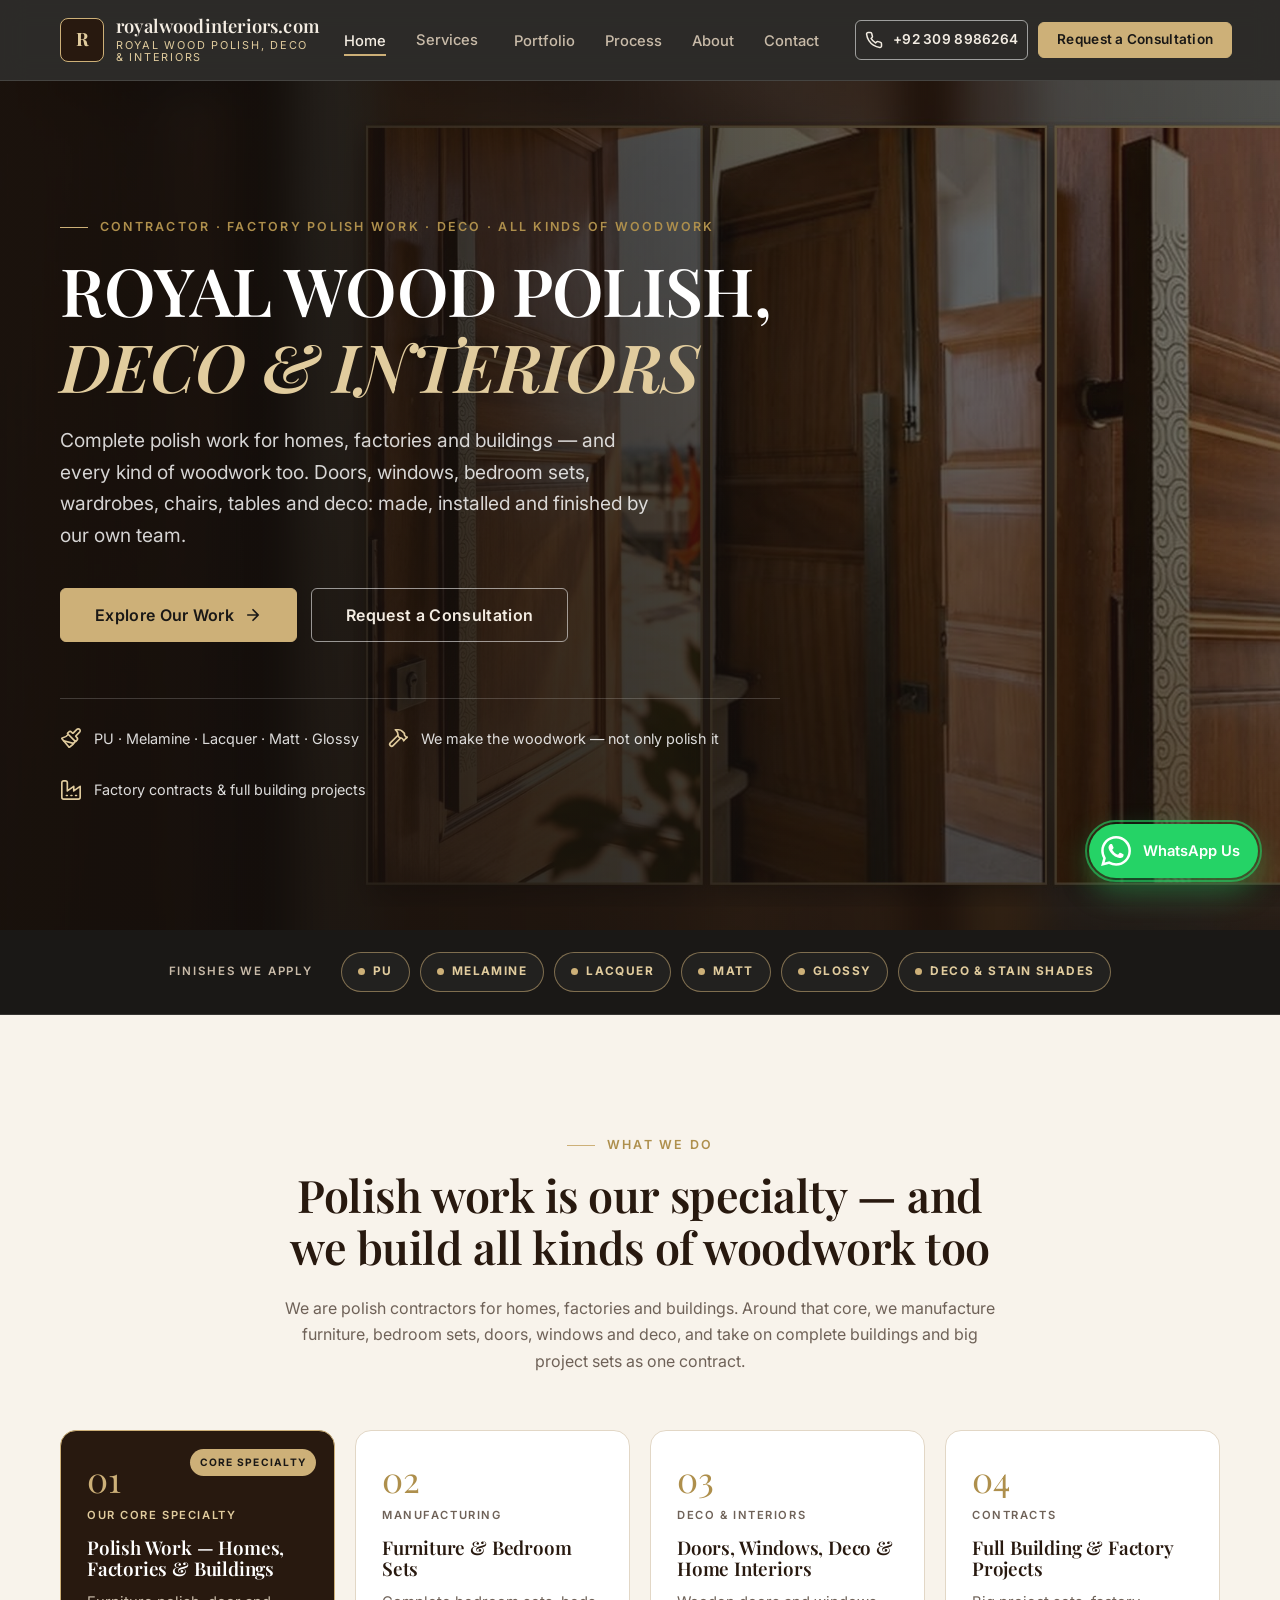
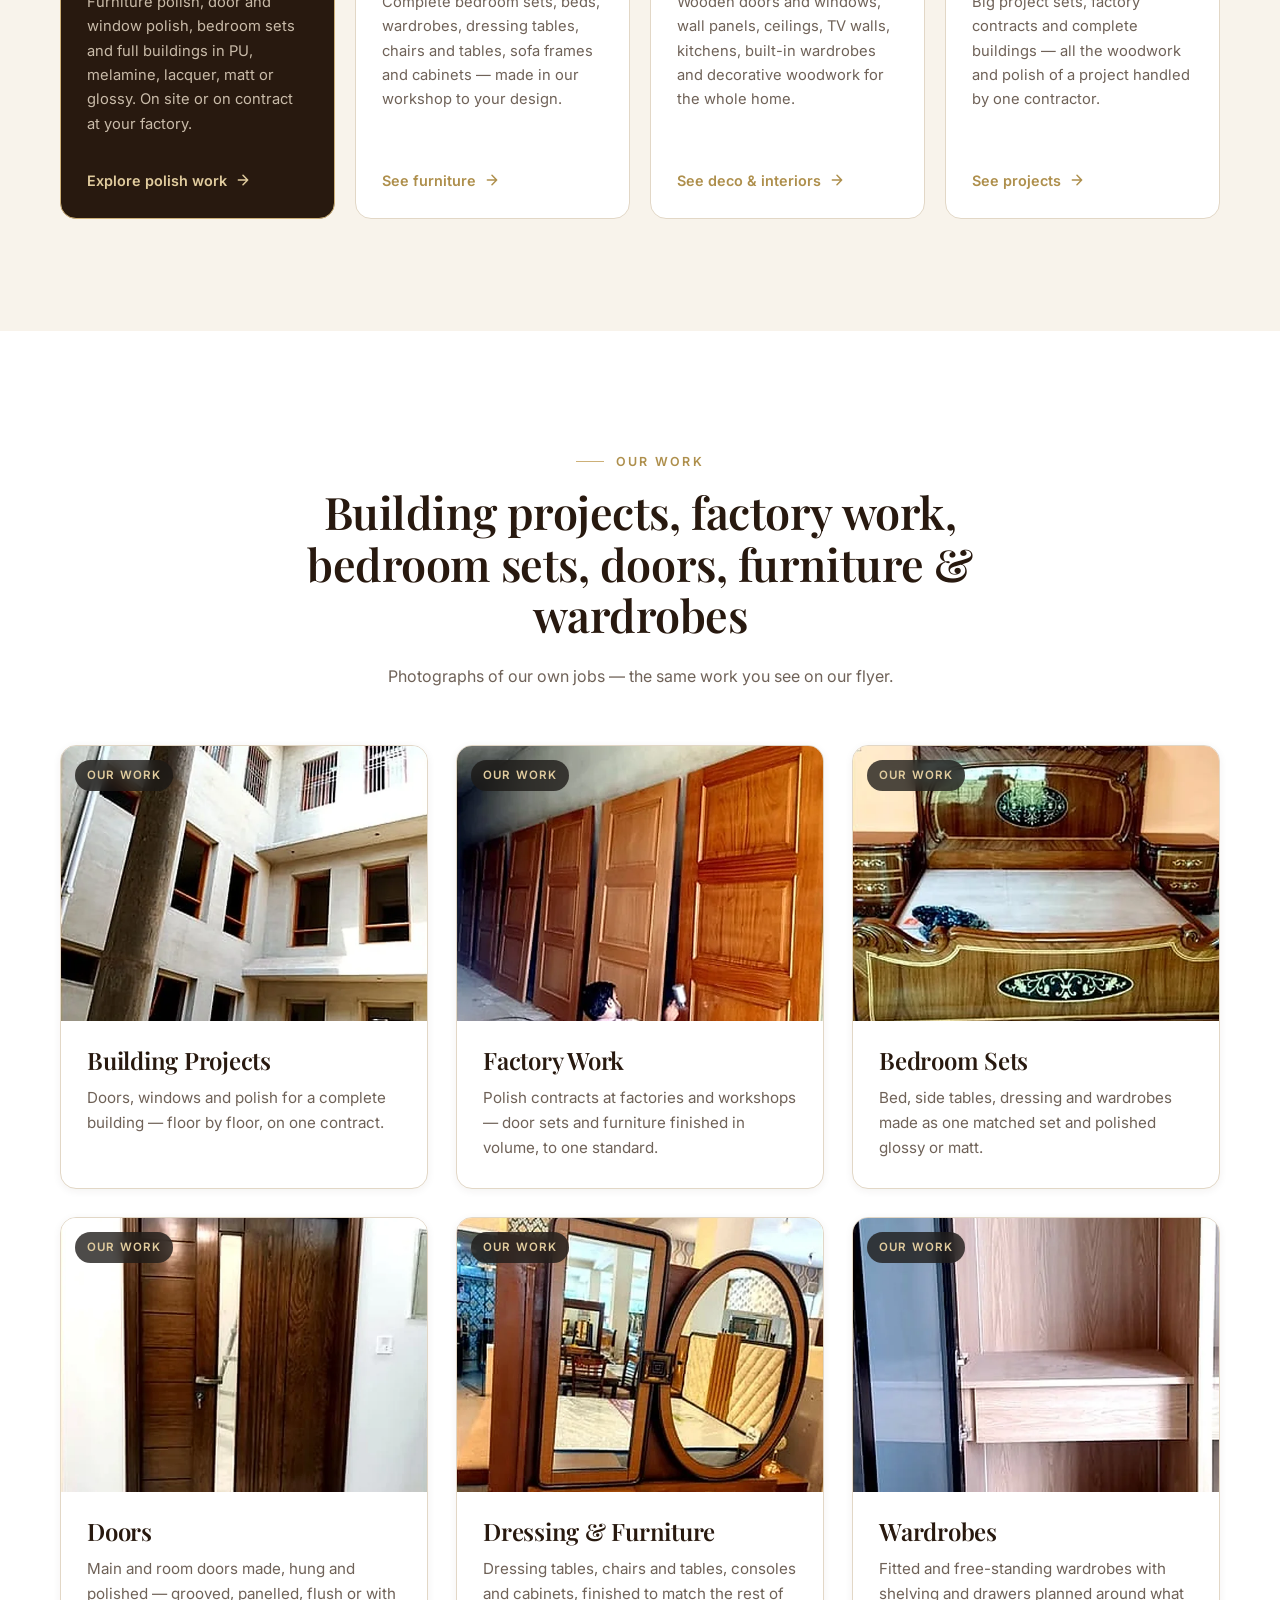
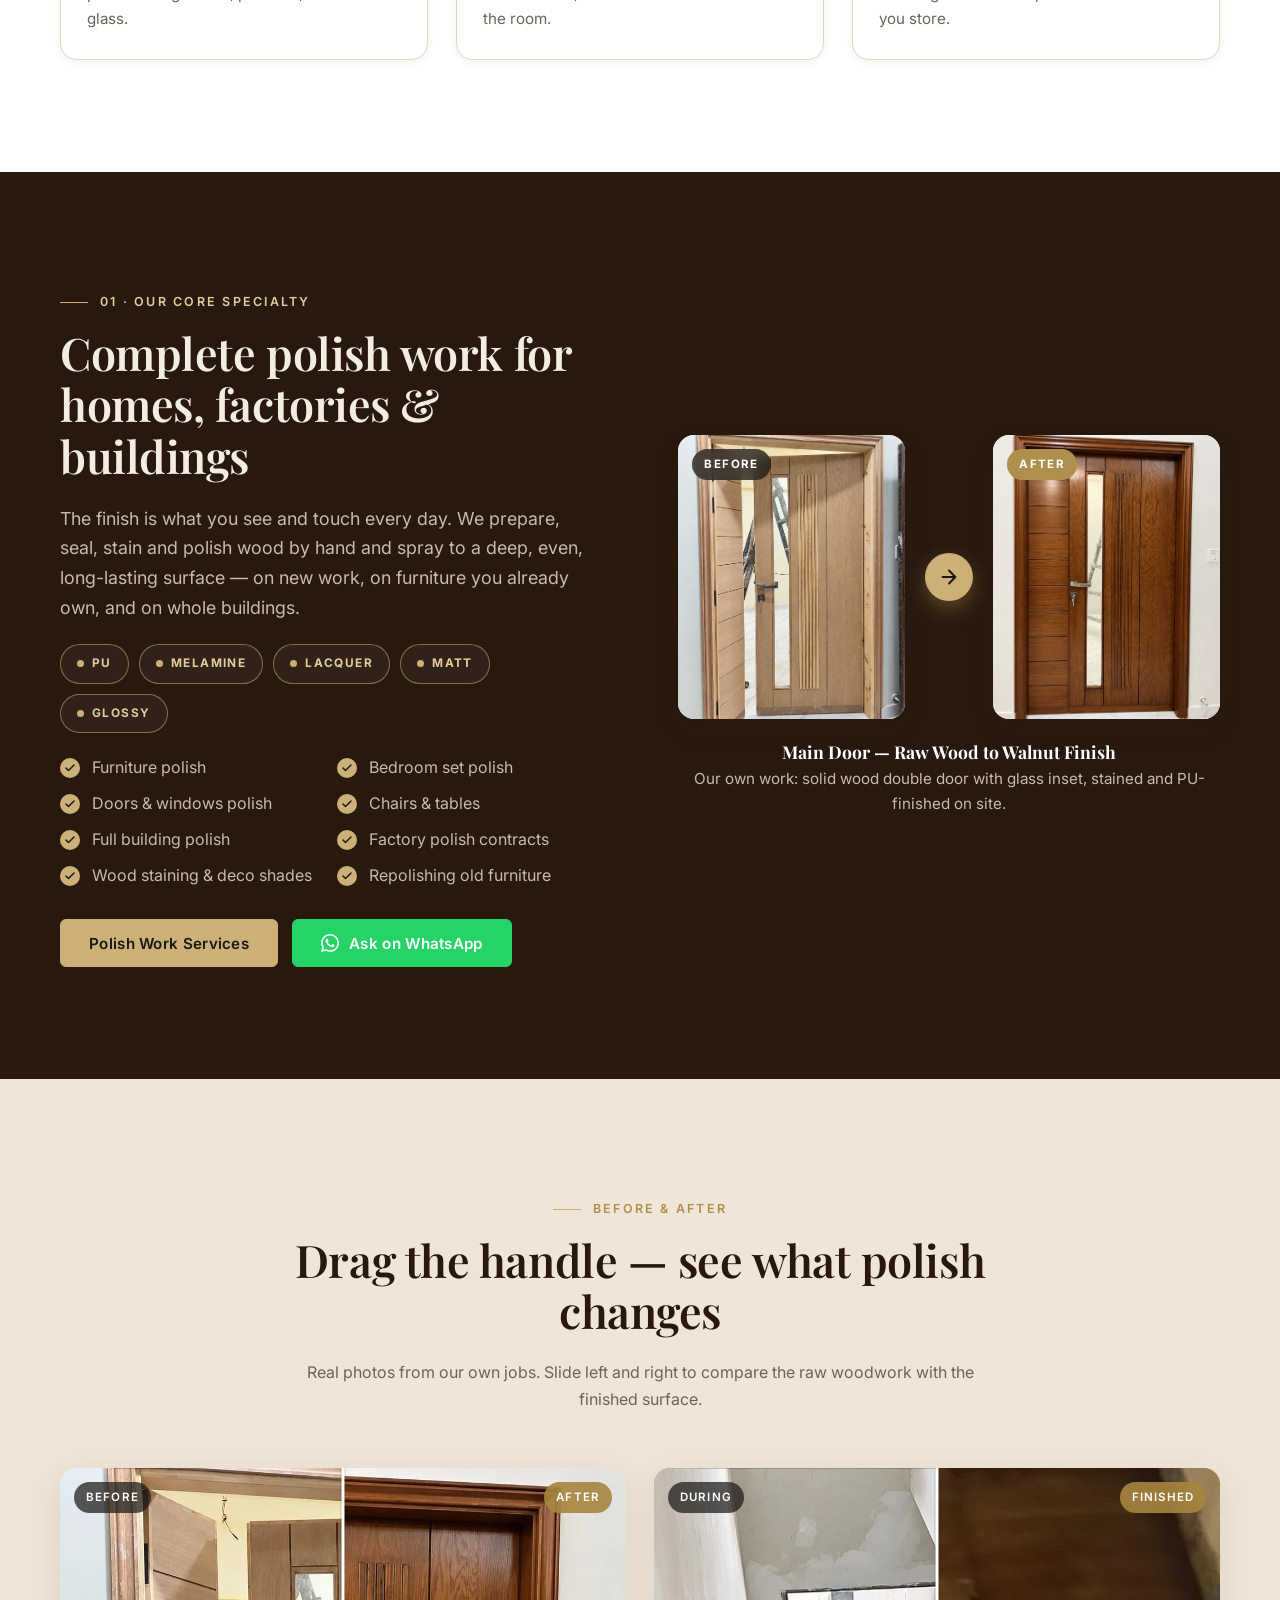
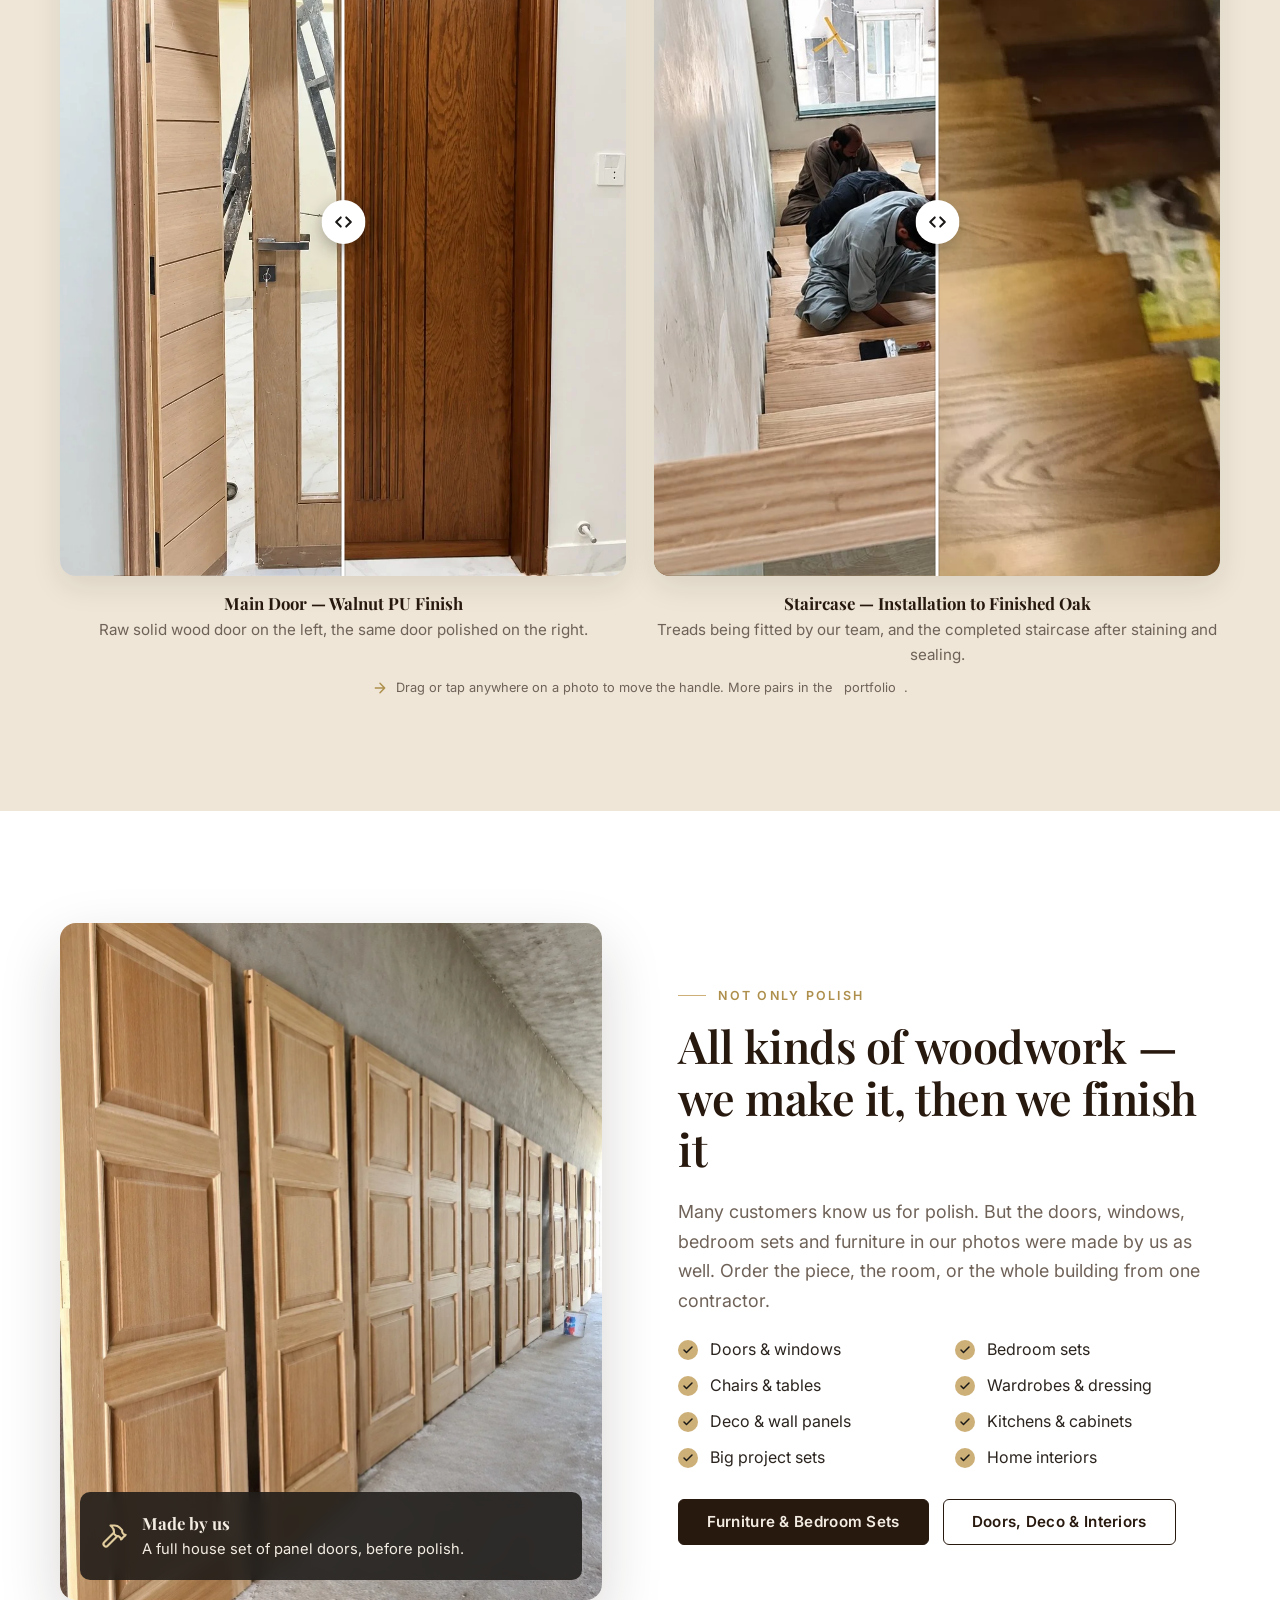
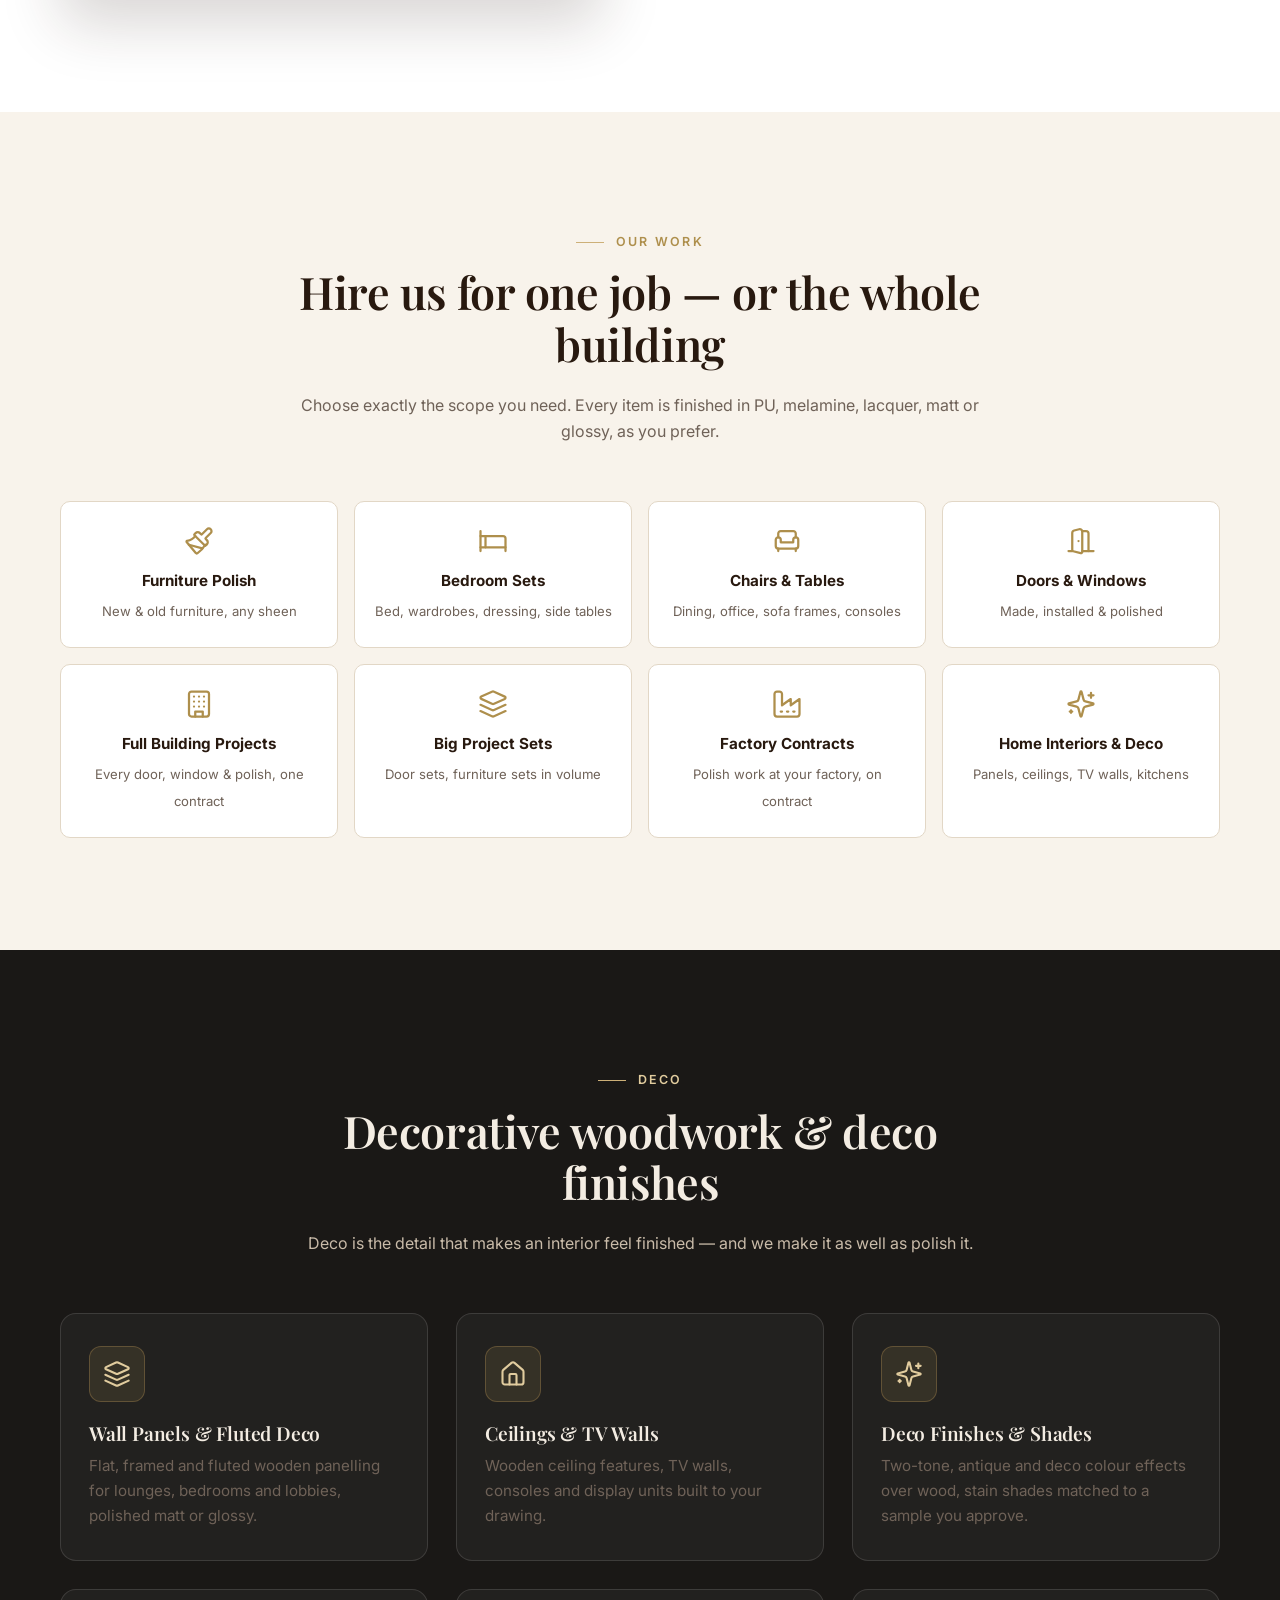
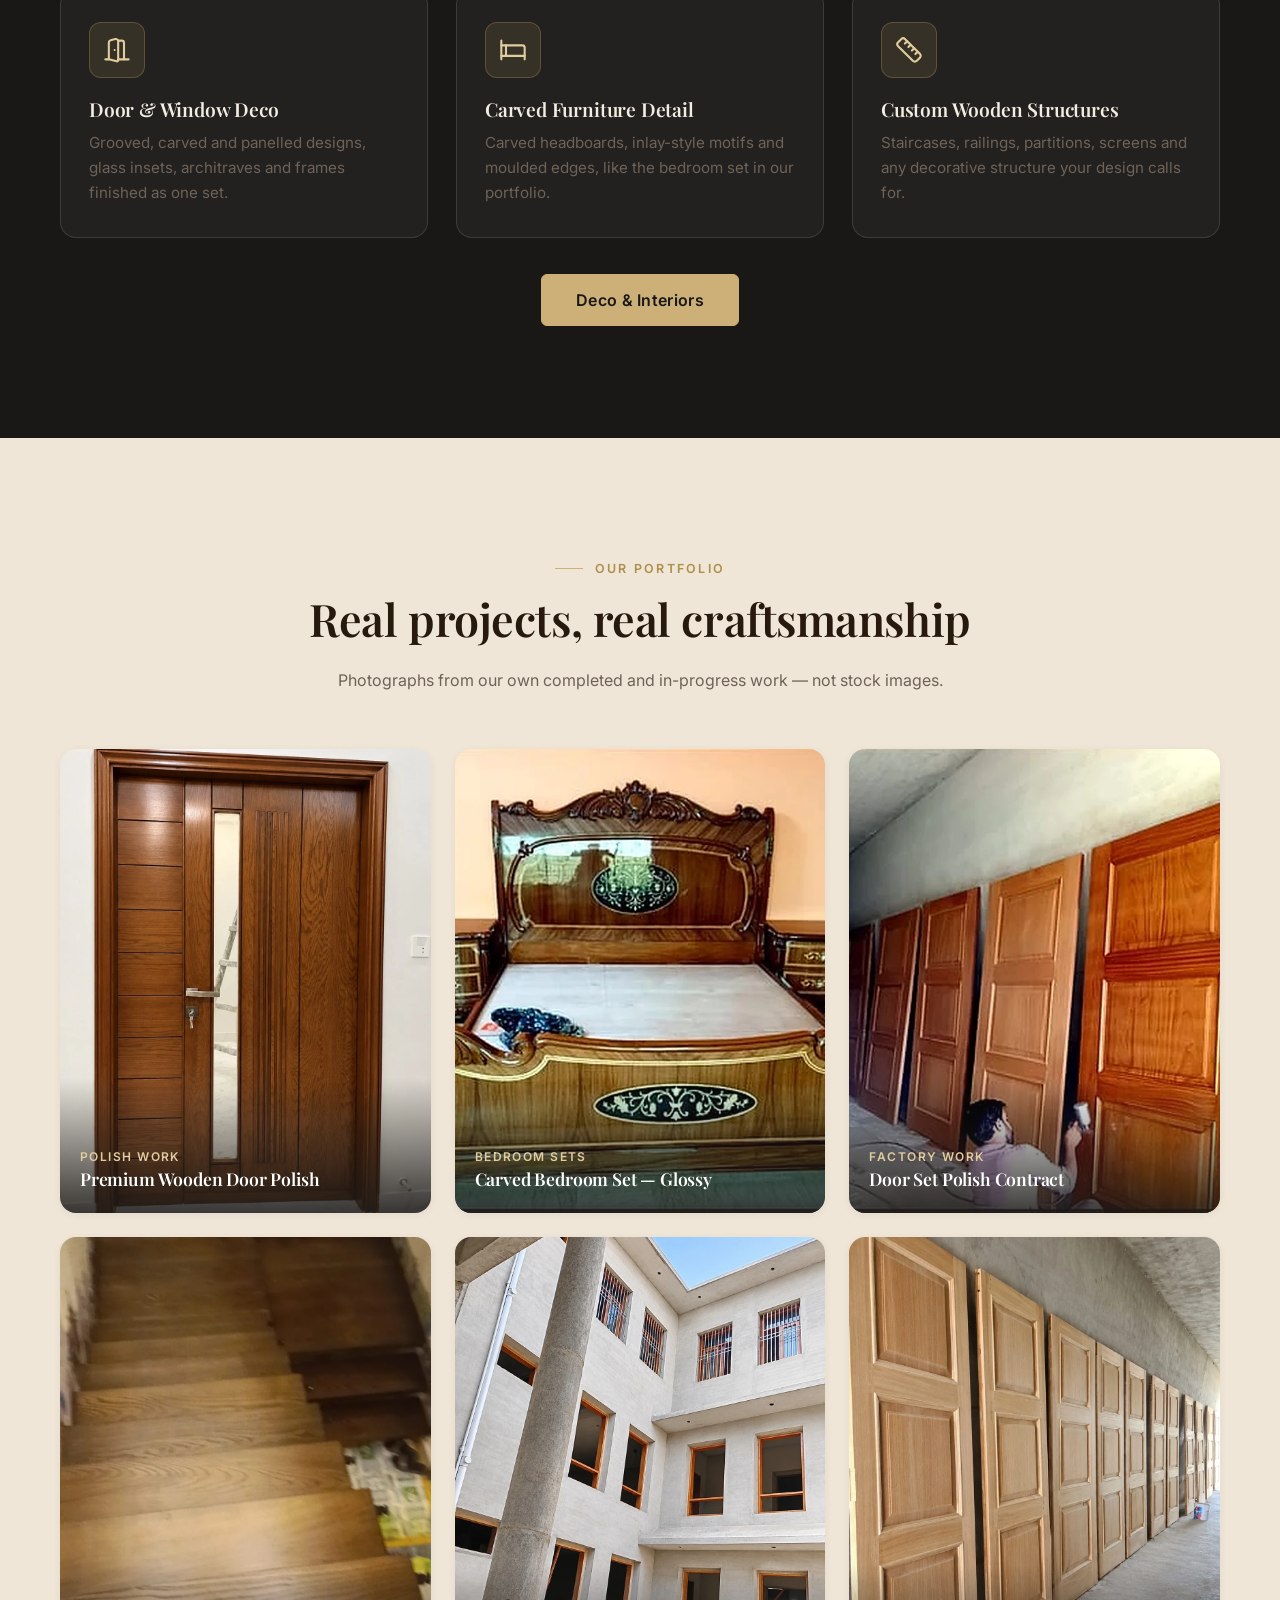
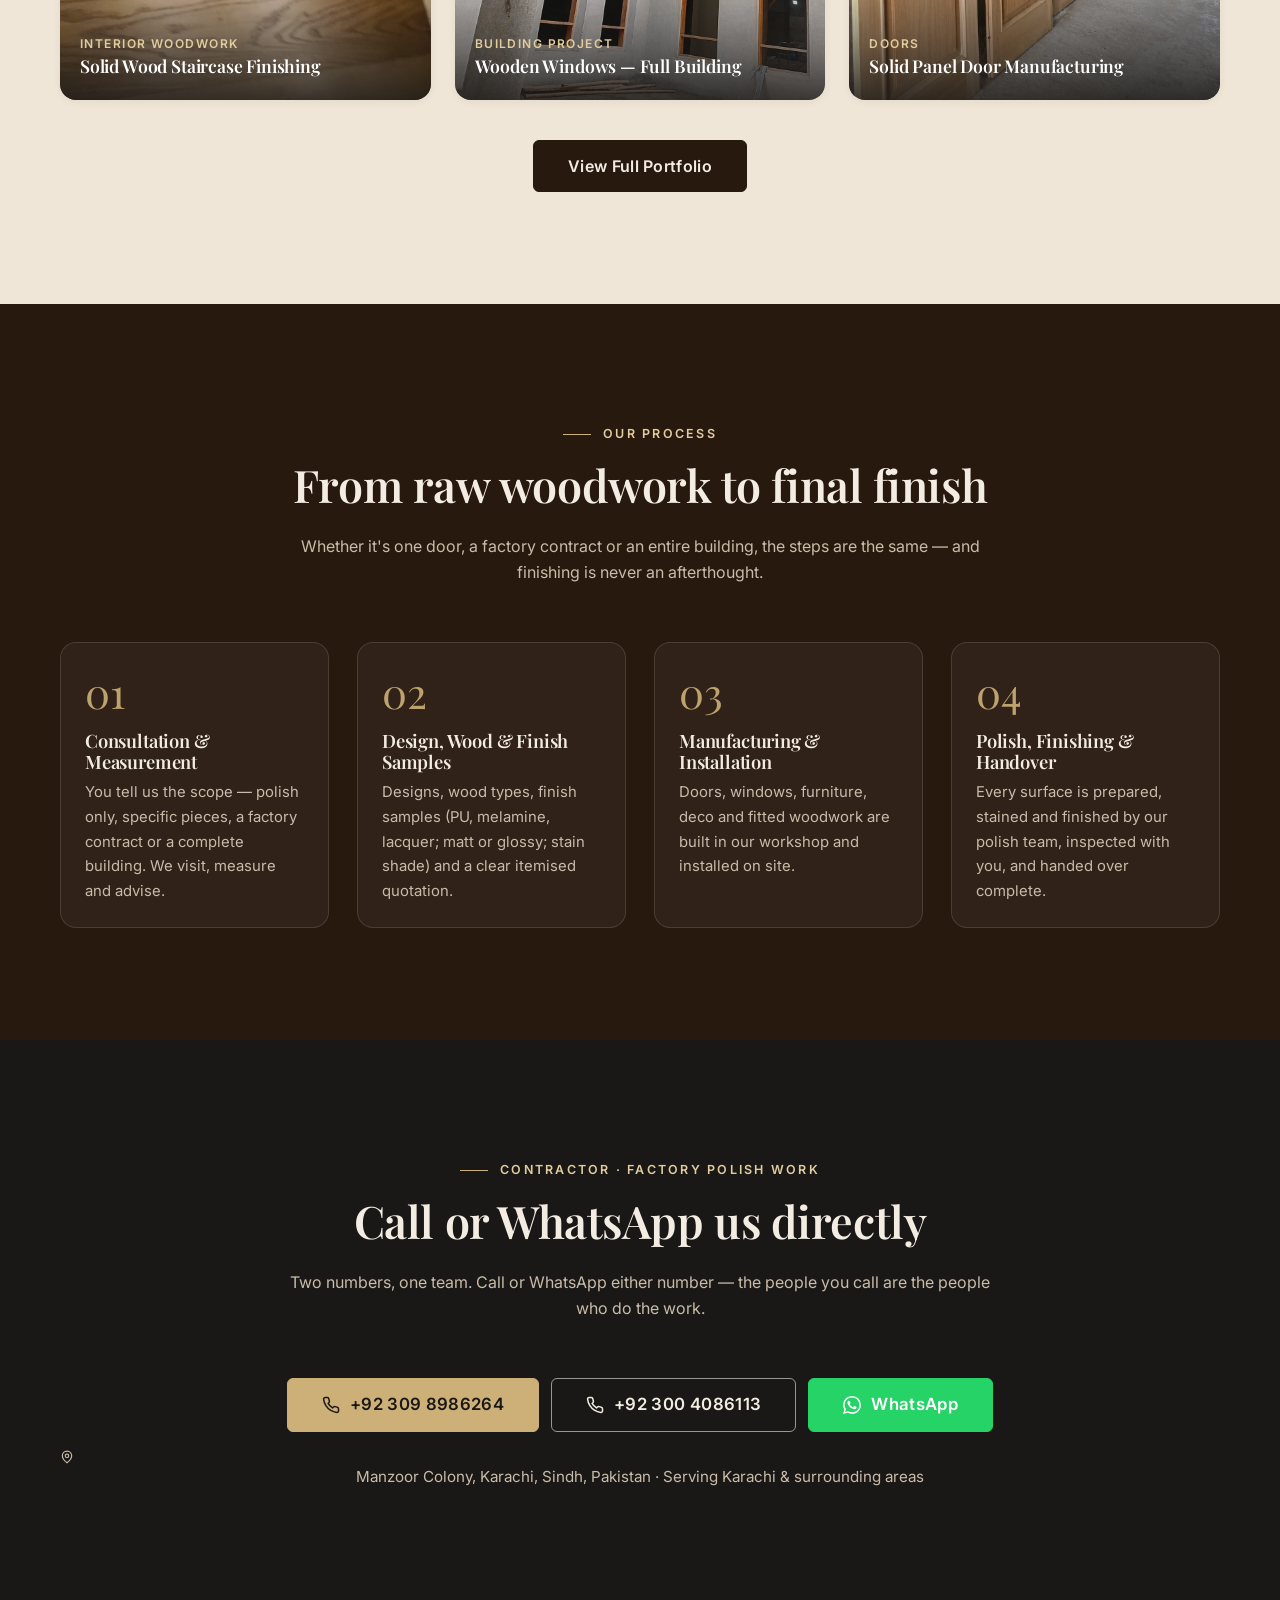
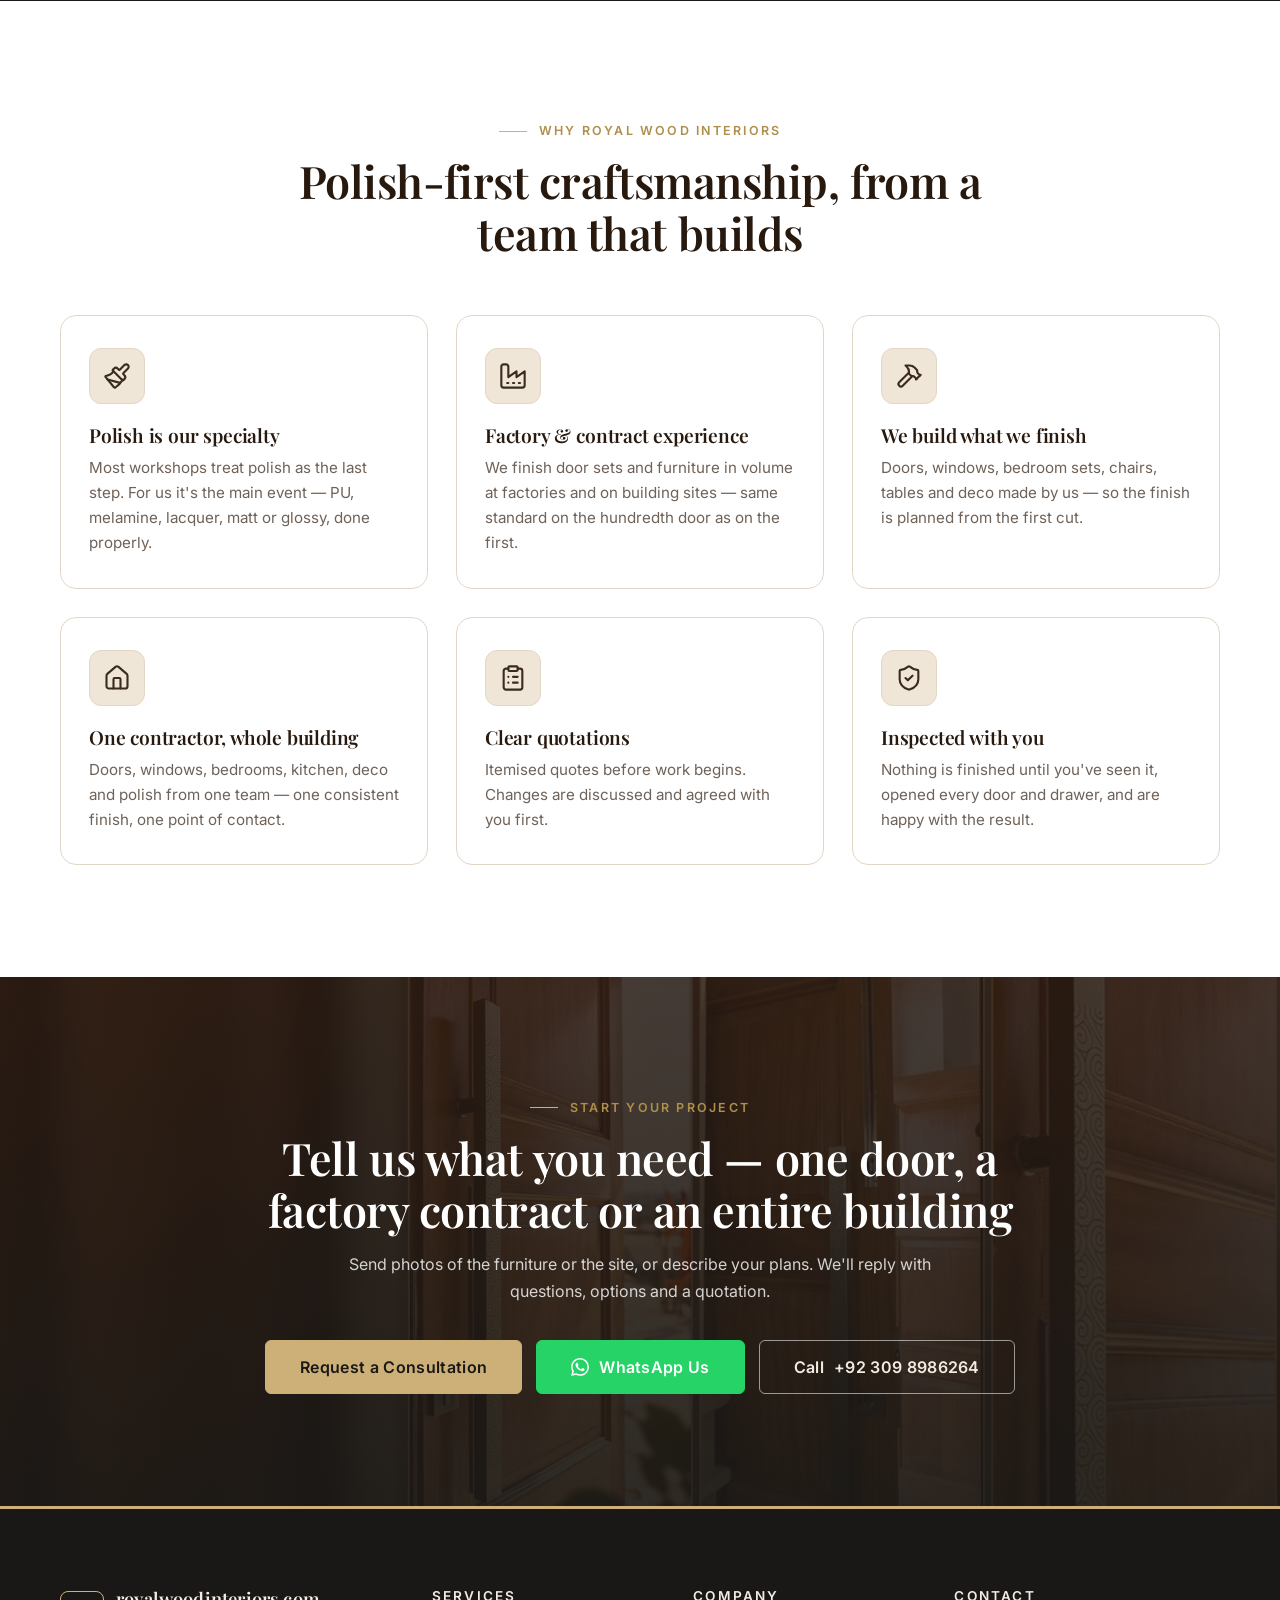
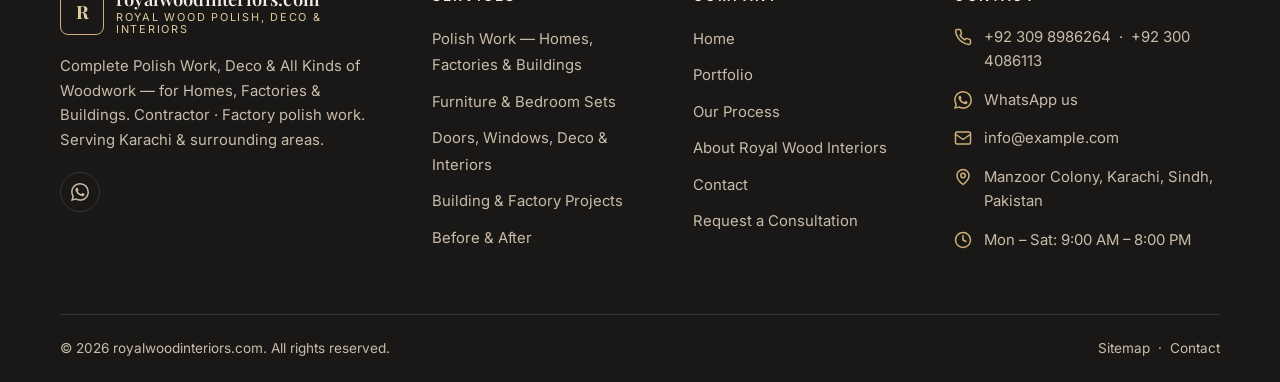
==== index.html @ 2f690bc5 "Remove the "Asghar & Latif" name from the site Brand is royalwoodinteriors.com only: owner/trading n" ====
<!DOCTYPE html>
<html lang="en">
<head>
  <meta charset="UTF-8">
  <meta name="viewport" content="width=device-width, initial-scale=1.0">
  <title>Royal Wood Interiors | Polish Work Contractor, Deco & All Kinds of Woodwork</title>
  <meta name="description" content="Royal Wood Interiors: contractor for complete polish work in homes, factories and buildings — PU, melamine, lacquer, matt and glossy — plus all kinds of woodwork: furniture and bedroom sets, chairs and tables, doors and windows, deco and home interiors, full building projects and factory contracts. Manzoor Colony.">
  <meta name="keywords" content="polish work contractor, factory polish work, furniture polish, PU polish, melamine polish, lacquer polish, matt polish, glossy polish, bedroom sets, chairs and tables, wooden doors and windows, deco woodwork, home interiors, full building woodwork, factory contracts, Manzoor Colony">
  <meta name="robots" content="index, follow">
  <link rel="canonical" href="index.html">
  <meta property="og:type" content="website">
  <meta property="og:title" content="Royal Wood Interiors | Royal Wood Polish, Deco &amp; Interiors">
  <meta property="og:description" content="Complete polish work for homes, factories &amp; buildings, plus deco and all kinds of woodwork.">
  <meta property="og:image" content="assets/images/door-polished-walnut.webp">
  <meta name="twitter:card" content="summary_large_image">
  <link rel="icon" href="assets/favicon.svg?v=3" type="image/svg+xml">
  <link rel="preconnect" href="https://fonts.googleapis.com">
  <link rel="preconnect" href="https://fonts.gstatic.com" crossorigin>
  <link href="https://fonts.googleapis.com/css2?family=Playfair+Display:ital,wght@0,500;0,600;0,700;1,500&family=Inter:wght@400;500;600&display=swap" rel="stylesheet">
  <link rel="stylesheet" href="css/styles.css?v=3.0">
</head>
<body>
  <a class="skip-link" href="#main">Skip to content</a>

  <!-- Icon sprite (referenced with <use href="#i-…">) -->
  <svg class="sprite" xmlns="http://www.w3.org/2000/svg" aria-hidden="true"><defs>
    <symbol id="i-wa" viewBox="0 0 24 24"><path fill="currentColor" d="M17.472 14.382c-.297-.149-1.758-.867-2.03-.967-.273-.099-.471-.148-.67.15-.197.297-.767.966-.94 1.164-.173.199-.347.223-.644.075-.297-.15-1.255-.463-2.39-1.475-.883-.788-1.48-1.761-1.653-2.059-.173-.297-.018-.458.13-.606.134-.133.298-.347.446-.52.149-.174.198-.298.298-.497.099-.198.05-.371-.025-.52-.075-.149-.669-1.612-.916-2.207-.242-.579-.487-.5-.669-.51-.173-.008-.371-.01-.57-.01-.198 0-.52.074-.792.372-.272.297-1.04 1.016-1.04 2.479 0 1.462 1.065 2.875 1.213 3.074.149.198 2.096 3.2 5.077 4.487.709.306 1.262.489 1.694.625.712.227 1.36.195 1.871.118.571-.085 1.758-.719 2.006-1.413.248-.694.248-1.289.173-1.413-.074-.124-.272-.198-.57-.347m-5.421 7.403h-.004a9.87 9.87 0 01-5.031-1.378l-.361-.214-3.741.982.998-3.648-.235-.374a9.86 9.86 0 01-1.51-5.26c.001-5.45 4.436-9.884 9.888-9.884 2.64 0 5.122 1.03 6.988 2.898a9.825 9.825 0 012.893 6.994c-.003 5.45-4.437 9.884-9.885 9.884m8.413-18.297A11.815 11.815 0 0012.05 0C5.495 0 .16 5.335.157 11.892c0 2.096.547 4.142 1.588 5.945L.057 24l6.305-1.654a11.882 11.882 0 005.683 1.448h.005c6.554 0 11.89-5.335 11.893-11.893a11.821 11.821 0 00-3.48-8.413z"/></symbol>
    <symbol id="i-phone" viewBox="0 0 24 24" fill="none" stroke="currentColor" stroke-width="2" stroke-linecap="round" stroke-linejoin="round"><path d="M22 16.92v3a2 2 0 0 1-2.18 2 19.79 19.79 0 0 1-8.63-3.07 19.5 19.5 0 0 1-6-6 19.79 19.79 0 0 1-3.07-8.67A2 2 0 0 1 4.11 2h3a2 2 0 0 1 2 1.72 12.84 12.84 0 0 0 .7 2.81 2 2 0 0 1-.45 2.11L8.09 9.91a16 16 0 0 0 6 6l1.27-1.27a2 2 0 0 1 2.11-.45 12.84 12.84 0 0 0 2.81.7A2 2 0 0 1 22 16.92z"/></symbol>
    <symbol id="i-mail" viewBox="0 0 24 24" fill="none" stroke="currentColor" stroke-width="2" stroke-linecap="round" stroke-linejoin="round"><rect x="2" y="4" width="20" height="16" rx="2"/><path d="m22 7-10 7L2 7"/></symbol>
    <symbol id="i-pin" viewBox="0 0 24 24" fill="none" stroke="currentColor" stroke-width="2" stroke-linecap="round" stroke-linejoin="round"><path d="M20 10c0 6-8 12-8 12s-8-6-8-12a8 8 0 0 1 16 0Z"/><circle cx="12" cy="10" r="3"/></symbol>
    <symbol id="i-clock" viewBox="0 0 24 24" fill="none" stroke="currentColor" stroke-width="2" stroke-linecap="round" stroke-linejoin="round"><circle cx="12" cy="12" r="10"/><path d="M12 6v6l4 2"/></symbol>
    <symbol id="i-arrow" viewBox="0 0 24 24" fill="none" stroke="currentColor" stroke-width="2.2" stroke-linecap="round" stroke-linejoin="round"><path d="M5 12h14M12 5l7 7-7 7"/></symbol>
    <symbol id="i-chev" viewBox="0 0 24 24" fill="none" stroke="currentColor" stroke-width="2.4" stroke-linecap="round" stroke-linejoin="round"><path d="m6 9 6 6 6-6"/></symbol>
    <symbol id="i-up" viewBox="0 0 24 24" fill="none" stroke="currentColor" stroke-width="2.4" stroke-linecap="round" stroke-linejoin="round"><path d="m18 15-6-6-6 6"/></symbol>
    <symbol id="i-check" viewBox="0 0 24 24" fill="none" stroke="currentColor" stroke-width="2.4" stroke-linecap="round" stroke-linejoin="round"><path d="M20 6 9 17l-5-5"/></symbol>
    <symbol id="i-fb" viewBox="0 0 24 24" fill="none" stroke="currentColor" stroke-width="2" stroke-linecap="round" stroke-linejoin="round"><path d="M18 2h-3a5 5 0 0 0-5 5v3H7v4h3v8h4v-8h3l1-4h-4V7a1 1 0 0 1 1-1h3z"/></symbol>
    <symbol id="i-ig" viewBox="0 0 24 24" fill="none" stroke="currentColor" stroke-width="2" stroke-linecap="round" stroke-linejoin="round"><rect width="20" height="20" x="2" y="2" rx="5" ry="5"/><path d="M16 11.37A4 4 0 1 1 12.63 8 4 4 0 0 1 16 11.37z"/><line x1="17.5" x2="17.51" y1="6.5" y2="6.5"/></symbol>
    <symbol id="i-brush" viewBox="0 0 24 24" fill="none" stroke="currentColor" stroke-width="1.8" stroke-linecap="round" stroke-linejoin="round"><path d="m14.622 17.897-10.68-2.913"/><path d="M18.376 2.622a1 1 0 1 1 3.002 3.002L17.36 9.643a.5.5 0 0 0 0 .707l.944.944a2.41 2.41 0 0 1 0 3.408l-.944.944a.5.5 0 0 1-.707 0L8.354 7.348a.5.5 0 0 1 0-.707l.944-.944a2.41 2.41 0 0 1 3.408 0l.944.944a.5.5 0 0 0 .707 0z"/><path d="M9 8c-1.804 2.71-3.97 3.46-6.583 3.948a.507.507 0 0 0-.302.819l7.32 8.883a1 1 0 0 0 1.185.204C12.735 20.405 16 16.792 17 15"/></symbol>
    <symbol id="i-hammer" viewBox="0 0 24 24" fill="none" stroke="currentColor" stroke-width="1.8" stroke-linecap="round" stroke-linejoin="round"><path d="m15 12-8.373 8.373a1 1 0 1 1-3-3L12 9"/><path d="m18 15 4-4"/><path d="m21.5 11.5-1.914-1.914A2 2 0 0 1 19 8.172V7l-2.26-2.26a6 6 0 0 0-4.202-1.756L9 2.96l.92.82A6.18 6.18 0 0 1 12 8.4V10l2 2h1.172a2 2 0 0 1 1.414.586L18.5 14.5"/></symbol>
    <symbol id="i-home" viewBox="0 0 24 24" fill="none" stroke="currentColor" stroke-width="1.8" stroke-linecap="round" stroke-linejoin="round"><path d="M15 21v-8a1 1 0 0 0-1-1h-4a1 1 0 0 0-1 1v8"/><path d="M3 10a2 2 0 0 1 .709-1.528l7-5.999a2 2 0 0 1 2.582 0l7 5.999A2 2 0 0 1 21 10v9a2 2 0 0 1-2 2H5a2 2 0 0 1-2-2z"/></symbol>
    <symbol id="i-door" viewBox="0 0 24 24" fill="none" stroke="currentColor" stroke-width="1.8" stroke-linecap="round" stroke-linejoin="round"><path d="M13 4h3a2 2 0 0 1 2 2v14"/><path d="M2 20h3"/><path d="M13 20h9"/><path d="M10 12v.01"/><path d="M13 4.562v16.157a1 1 0 0 1-1.242.97L5 20V5.562a2 2 0 0 1 1.515-1.94l4-1A2 2 0 0 1 13 4.561Z"/></symbol>
    <symbol id="i-window" viewBox="0 0 24 24" fill="none" stroke="currentColor" stroke-width="1.8" stroke-linecap="round" stroke-linejoin="round"><rect x="3" y="3" width="18" height="18" rx="2"/><path d="M3 12h18M12 3v18"/></symbol>
    <symbol id="i-ruler" viewBox="0 0 24 24" fill="none" stroke="currentColor" stroke-width="1.8" stroke-linecap="round" stroke-linejoin="round"><path d="M21.3 15.3a2.4 2.4 0 0 1 0 3.4l-2.6 2.6a2.4 2.4 0 0 1-3.4 0L2.7 8.7a2.41 2.41 0 0 1 0-3.4l2.6-2.6a2.41 2.41 0 0 1 3.4 0Z"/><path d="m14.5 12.5 2-2M11.5 9.5l2-2M8.5 6.5l2-2M17.5 15.5l2-2"/></symbol>
    <symbol id="i-layers" viewBox="0 0 24 24" fill="none" stroke="currentColor" stroke-width="1.8" stroke-linecap="round" stroke-linejoin="round"><path d="M12.83 2.18a2 2 0 0 0-1.66 0L2.6 6.08a1 1 0 0 0 0 1.83l8.58 3.91a2 2 0 0 0 1.66 0l8.58-3.9a1 1 0 0 0 0-1.83Z"/><path d="m22 17.65-9.17 4.16a2 2 0 0 1-1.66 0L2 17.65"/><path d="m22 12.65-9.17 4.16a2 2 0 0 1-1.66 0L2 12.65"/></symbol>
    <symbol id="i-bed" viewBox="0 0 24 24" fill="none" stroke="currentColor" stroke-width="1.8" stroke-linecap="round" stroke-linejoin="round"><path d="M2 4v16"/><path d="M2 8h18a2 2 0 0 1 2 2v10"/><path d="M2 17h20"/><path d="M6 8v9"/></symbol>
    <symbol id="i-shield" viewBox="0 0 24 24" fill="none" stroke="currentColor" stroke-width="1.8" stroke-linecap="round" stroke-linejoin="round"><path d="M20 13c0 5-3.5 7.5-7.66 8.95a1 1 0 0 1-.67-.01C7.5 20.5 4 18 4 13V6a1 1 0 0 1 1-1c2 0 4.5-1.2 6.24-2.72a1.17 1.17 0 0 1 1.52 0C14.51 3.81 17 5 19 5a1 1 0 0 1 1 1z"/><path d="m9 12 2 2 4-4"/></symbol>
    <symbol id="i-users" viewBox="0 0 24 24" fill="none" stroke="currentColor" stroke-width="1.8" stroke-linecap="round" stroke-linejoin="round"><path d="M16 21v-2a4 4 0 0 0-4-4H6a4 4 0 0 0-4 4v2"/><circle cx="9" cy="7" r="4"/><path d="M22 21v-2a4 4 0 0 0-3-3.87M16 3.13a4 4 0 0 1 0 7.75"/></symbol>
    <symbol id="i-clipboard" viewBox="0 0 24 24" fill="none" stroke="currentColor" stroke-width="1.8" stroke-linecap="round" stroke-linejoin="round"><rect width="8" height="4" x="8" y="2" rx="1" ry="1"/><path d="M16 4h2a2 2 0 0 1 2 2v14a2 2 0 0 1-2 2H6a2 2 0 0 1-2-2V6a2 2 0 0 1 2-2h2"/><path d="M12 11h4M12 16h4M8 11h.01M8 16h.01"/></symbol>
    <symbol id="i-sparkle" viewBox="0 0 24 24" fill="none" stroke="currentColor" stroke-width="1.8" stroke-linecap="round" stroke-linejoin="round"><path d="M9.937 15.5A2 2 0 0 0 8.5 14.063l-6.135-1.582a.5.5 0 0 1 0-.962L8.5 9.936A2 2 0 0 0 9.937 8.5l1.582-6.135a.5.5 0 0 1 .963 0L14.063 8.5A2 2 0 0 0 15.5 9.937l6.135 1.581a.5.5 0 0 1 0 .964L15.5 14.063a2 2 0 0 0-1.437 1.437l-1.582 6.135a.5.5 0 0 1-.963 0z"/><path d="M20 3v4M22 5h-4M4 17v2M5 18H3"/></symbol>
    <symbol id="i-camera" viewBox="0 0 24 24" fill="none" stroke="currentColor" stroke-width="2.2" stroke-linecap="round" stroke-linejoin="round"><path d="M14.5 4h-5L7 7H4a2 2 0 0 0-2 2v9a2 2 0 0 0 2 2h16a2 2 0 0 0 2-2V9a2 2 0 0 0-2-2h-3l-2.5-3z"/><circle cx="12" cy="13" r="3"/></symbol>
    <symbol id="i-tree" viewBox="0 0 24 24" fill="none" stroke="currentColor" stroke-width="1.8" stroke-linecap="round" stroke-linejoin="round"><path d="M10 10v.2A3 3 0 0 1 8.9 16H5a3 3 0 0 1-1-5.8V10a3 3 0 0 1 6 0Z"/><path d="M7 16v6M13 19v3M12 19h8.3a1 1 0 0 0 .7-1.7L18 14h.3a1 1 0 0 0 .7-1.7L16 9h.2a1 1 0 0 0 .8-1.7L13 3l-1.4 1.5"/></symbol>
    <symbol id="i-building" viewBox="0 0 24 24" fill="none" stroke="currentColor" stroke-width="1.8" stroke-linecap="round" stroke-linejoin="round"><rect width="16" height="20" x="4" y="2" rx="2" ry="2"/><path d="M9 22v-4h6v4"/><path d="M8 6h.01M16 6h.01M12 6h.01M12 10h.01M12 14h.01M16 10h.01M16 14h.01M8 10h.01M8 14h.01"/></symbol>
    <symbol id="i-factory" viewBox="0 0 24 24" fill="none" stroke="currentColor" stroke-width="1.8" stroke-linecap="round" stroke-linejoin="round"><path d="M2 20a2 2 0 0 0 2 2h16a2 2 0 0 0 2-2V8l-7 5V8l-7 5V4a2 2 0 0 0-2-2H4a2 2 0 0 0-2 2Z"/><path d="M17 18h1M12 18h1M7 18h1"/></symbol>
    <symbol id="i-chair" viewBox="0 0 24 24" fill="none" stroke="currentColor" stroke-width="1.8" stroke-linecap="round" stroke-linejoin="round"><path d="M19 9V6a2 2 0 0 0-2-2H7a2 2 0 0 0-2 2v3"/><path d="M3 16a2 2 0 0 0 2 2h14a2 2 0 0 0 2-2v-5a2 2 0 0 0-4 0v2H7v-2a2 2 0 0 0-4 0Z"/><path d="M5 18v2M19 18v2"/></symbol>
  </defs></svg>

  <!-- ================= HEADER ================= -->
  <header class="site-header">
    <div class="container header-inner">
      <a class="brand" href="index.html" aria-label="Royal Wood Interiors — home">
        <span class="brand-mark" aria-hidden="true"><svg viewBox="0 0 24 24"><text x="12" y="17.5" text-anchor="middle" font-family="'Playfair Display', Georgia, serif" font-weight="700" font-size="17" fill="currentColor">R</text></svg></span>
        <span class="brand-text"><span class="brand-name" data-cfg="brandName">royalwoodinteriors.com</span><span class="brand-tag" data-cfg="brandTagline">Royal Wood Polish, Deco &amp; Interiors</span></span>
      </a>
      <nav class="nav" id="primary-nav" aria-label="Main navigation">
        <ul class="nav-links">
          <li><a href="index.html">Home</a></li>
          <li class="has-sub">
            <button class="nav-sub-toggle" aria-expanded="false" aria-controls="services-menu">Services <svg aria-hidden="true"><use href="#i-chev"/></svg></button>
            <ul class="sub" id="services-menu">
              <li><a class="core" href="wood-polishing.html"><strong>Polish Work</strong><span>Homes, factories &amp; buildings · PU, melamine, lacquer</span></a></li>
              <li><a href="custom-furniture.html"><strong>Furniture &amp; Bedroom Sets</strong><span>Bedroom sets, wardrobes, chairs &amp; tables</span></a></li>
              <li><a href="interior-woodwork.html"><strong>Doors, Windows, Deco &amp; Interiors</strong><span>Doors, windows, panels, ceilings, kitchens</span></a></li>
              <li><a href="bungalow-projects.html"><strong>Building &amp; Factory Projects</strong><span>Full buildings, big project sets, factory contracts</span></a></li>
            </ul>
          </li>
          <li><a href="portfolio.html">Portfolio</a></li>
          <li><a href="index.html#process">Process</a></li>
          <li><a href="about.html">About</a></li>
          <li><a href="contact.html">Contact</a></li>
        </ul>
        <div class="nav-cta">
          <a class="btn btn-outline-light btn-sm" data-tel href="#"><svg aria-hidden="true"><use href="#i-phone"/></svg><span data-cfg="phoneDisplay">+92 309 8986264</span></a>
          <a class="btn btn-primary btn-sm" href="consultation.html">Request a Consultation</a>
        </div>
      </nav>
      <button class="nav-toggle" aria-expanded="false" aria-controls="primary-nav" aria-label="Open menu"><span class="bars" aria-hidden="true"><span></span><span></span><span></span></span></button>
    </div>
  </header>

  <main id="main">
    <!-- ================= HERO ================= -->
    <section class="hero" aria-labelledby="hero-title">
      <div class="hero-media"><img src="assets/images/hero-doors-collage.jpg" alt="Royal Wood Interiors solid wood doors with brass handles, polished in natural teak finish" fetchpriority="high"></div>
      <div class="container">
        <div class="hero-content">
          <span class="eyebrow">Contractor · Factory Polish Work · Deco · All Kinds of Woodwork</span>
          <h1 id="hero-title">ROYAL WOOD POLISH, <em>DECO &amp; INTERIORS</em></h1>
          <p class="lead">Complete polish work for homes, factories and buildings — and every kind of woodwork too. Doors, windows, bedroom sets, wardrobes, chairs, tables and deco: made, installed and finished by our own team.</p>
          <div class="btn-group">
            <a class="btn btn-primary btn-lg" href="portfolio.html">Explore Our Work <svg aria-hidden="true"><use href="#i-arrow"/></svg></a>
            <a class="btn btn-outline-light btn-lg" href="consultation.html">Request a Consultation</a>
          </div>
          <ul class="hero-badges" aria-label="Highlights">
            <li class="hero-badge"><svg aria-hidden="true"><use href="#i-brush"/></svg>PU · Melamine · Lacquer · Matt · Glossy</li>
            <li class="hero-badge"><svg aria-hidden="true"><use href="#i-hammer"/></svg>We make the woodwork — not only polish it</li>
            <li class="hero-badge"><svg aria-hidden="true"><use href="#i-factory"/></svg>Factory contracts &amp; full building projects</li>
          </ul>
        </div>
      </div>
    </section>

    <!-- ================= FINISH STRIP ================= -->
    <div class="strip on-dark" aria-label="Finishes we apply">
      <div class="container strip-inner">
        <span class="label">Finishes we apply</span>
        <div class="chips">
          <span class="chip">PU</span><span class="chip">Melamine</span><span class="chip">Lacquer</span><span class="chip">Matt</span><span class="chip">Glossy</span><span class="chip">Deco &amp; Stain Shades</span>
        </div>
      </div>
    </div>

    <!-- ================= SERVICE HIERARCHY ================= -->
    <section class="section bg-cream" aria-labelledby="tiers-title">
      <div class="container">
        <div class="section-head center reveal">
          <span class="eyebrow">What We Do</span>
          <h2 id="tiers-title">Polish work is our specialty — and we build all kinds of woodwork too</h2>
          <p>We are polish contractors for homes, factories and buildings. Around that core, we manufacture furniture, bedroom sets, doors, windows and deco, and take on complete buildings and big project sets as one contract.</p>
        </div>
        <div class="tiers">
          <article class="tier core reveal">
            <div class="tier-num">01</div>
            <div class="tier-label">Our Core Specialty</div>
            <h3>Polish Work — Homes, Factories &amp; Buildings</h3>
            <p>Furniture polish, door and window polish, bedroom sets and full buildings in PU, melamine, lacquer, matt or glossy. On site or on contract at your factory.</p>
            <a class="link-arrow" href="wood-polishing.html">Explore polish work <svg aria-hidden="true"><use href="#i-arrow"/></svg></a>
          </article>
          <article class="tier reveal reveal-delay-1">
            <div class="tier-num">02</div>
            <div class="tier-label">Manufacturing</div>
            <h3>Furniture &amp; Bedroom Sets</h3>
            <p>Complete bedroom sets, beds, wardrobes, dressing tables, chairs and tables, sofa frames and cabinets — made in our workshop to your design.</p>
            <a class="link-arrow" href="custom-furniture.html">See furniture <svg aria-hidden="true"><use href="#i-arrow"/></svg></a>
          </article>
          <article class="tier reveal reveal-delay-2">
            <div class="tier-num">03</div>
            <div class="tier-label">Deco &amp; Interiors</div>
            <h3>Doors, Windows, Deco &amp; Home Interiors</h3>
            <p>Wooden doors and windows, wall panels, ceilings, TV walls, kitchens, built-in wardrobes and decorative woodwork for the whole home.</p>
            <a class="link-arrow" href="interior-woodwork.html">See deco &amp; interiors <svg aria-hidden="true"><use href="#i-arrow"/></svg></a>
          </article>
          <article class="tier reveal reveal-delay-3">
            <div class="tier-num">04</div>
            <div class="tier-label">Contracts</div>
            <h3>Full Building &amp; Factory Projects</h3>
            <p>Big project sets, factory contracts and complete buildings — all the woodwork and polish of a project handled by one contractor.</p>
            <a class="link-arrow" href="bungalow-projects.html">See projects <svg aria-hidden="true"><use href="#i-arrow"/></svg></a>
          </article>
        </div>
      </div>
    </section>

    <!-- ================= OUR WORK (from the flyer) ================= -->
    <section class="section bg-white" aria-labelledby="ourwork-title">
      <div class="container">
        <div class="section-head center reveal">
          <span class="eyebrow">Our Work</span>
          <h2 id="ourwork-title">Building projects, factory work, bedroom sets, doors, furniture &amp; wardrobes</h2>
          <p>Photographs of our own jobs — the same work you see on our flyer.</p>
        </div>
        <div class="grid grid-3">
          <a class="card reveal" href="portfolio.html?cat=bungalow">
            <div class="card-media"><img src="assets/images/building-projects.webp" alt="Three-storey building under construction with wooden window frames fitted on every floor" loading="lazy"><span class="card-tag">Our Work</span></div>
            <div class="card-body"><h3>Building Projects</h3><p>Doors, windows and polish for a complete building — floor by floor, on one contract.</p></div>
          </a>
          <a class="card reveal reveal-delay-1" href="portfolio.html?cat=factory">
            <div class="card-media"><img src="assets/images/factory-polish-work.webp" alt="Craftsman spray-polishing a row of panel doors on a factory job" loading="lazy"><span class="card-tag">Our Work</span></div>
            <div class="card-body"><h3>Factory Work</h3><p>Polish contracts at factories and workshops — door sets and furniture finished in volume, to one standard.</p></div>
          </a>
          <a class="card reveal reveal-delay-2" href="portfolio.html?cat=furniture">
            <div class="card-media"><img src="assets/images/bedroom-set.webp" alt="Carved wooden bedroom set with bed, headboard and side tables in glossy polish" loading="lazy"><span class="card-tag">Our Work</span></div>
            <div class="card-body"><h3>Bedroom Sets</h3><p>Bed, side tables, dressing and wardrobes made as one matched set and polished glossy or matt.</p></div>
          </a>
          <a class="card reveal" href="portfolio.html?cat=doors">
            <div class="card-media"><img src="assets/images/doors-installed.webp" alt="Dark polished wooden main door with vertical grooves and glass strip, installed" loading="lazy"><span class="card-tag">Our Work</span></div>
            <div class="card-body"><h3>Doors</h3><p>Main and room doors made, hung and polished — grooved, panelled, flush or with glass.</p></div>
          </a>
          <a class="card reveal reveal-delay-1" href="portfolio.html?cat=furniture">
            <div class="card-media"><img src="assets/images/dressing-furniture.webp" alt="Dressing table with oval and rectangular mirrors in polished wood" loading="lazy"><span class="card-tag">Our Work</span></div>
            <div class="card-body"><h3>Dressing &amp; Furniture</h3><p>Dressing tables, chairs and tables, consoles and cabinets, finished to match the rest of the room.</p></div>
          </a>
          <a class="card reveal reveal-delay-2" href="portfolio.html?cat=furniture">
            <div class="card-media"><img src="assets/images/wardrobe.webp" alt="Built-in wardrobe interior in light oak finish with shelves and drawer" loading="lazy"><span class="card-tag">Our Work</span></div>
            <div class="card-body"><h3>Wardrobes</h3><p>Fitted and free-standing wardrobes with shelving and drawers planned around what you store.</p></div>
          </a>
        </div>
      </div>
    </section>

    <!-- ================= CORE SPECIALTY: POLISHING ================= -->
    <section class="section bg-walnut on-dark" aria-labelledby="polish-title">
      <div class="container">
        <div class="split">
          <div class="reveal">
            <span class="eyebrow">01 · Our Core Specialty</span>
            <h2 id="polish-title">Complete polish work for homes, factories &amp; buildings</h2>
            <p class="lead">The finish is what you see and touch every day. We prepare, seal, stain and polish wood by hand and spray to a deep, even, long-lasting surface — on new work, on furniture you already own, and on whole buildings.</p>
            <div class="chips" style="margin: 22px 0 6px;">
              <span class="chip">PU</span><span class="chip">Melamine</span><span class="chip">Lacquer</span><span class="chip">Matt</span><span class="chip">Glossy</span>
            </div>
            <ul class="checklist two-col" style="margin: 22px 0 32px;">
              <li>Furniture polish</li>
              <li>Bedroom set polish</li>
              <li>Doors &amp; windows polish</li>
              <li>Chairs &amp; tables</li>
              <li>Full building polish</li>
              <li>Factory polish contracts</li>
              <li>Wood staining &amp; deco shades</li>
              <li>Repolishing old furniture</li>
            </ul>
            <div class="btn-group">
              <a class="btn btn-primary" href="wood-polishing.html">Polish Work Services</a>
              <a class="btn btn-whatsapp" data-wa data-wa-msg="Assalam-o-Alaikum, I need polish work from Royal Wood Interiors. Please share details and a quotation." href="#"><svg aria-hidden="true"><use href="#i-wa"/></svg>Ask on WhatsApp</a>
            </div>
          </div>
          <div class="reveal reveal-delay-1">
            <div class="ba-pair">
              <figure class="before"><img src="assets/images/door-raw-before-polish.webp" alt="Double-leaf wooden main door in raw, unfinished wood before polishing" loading="lazy"><figcaption>Before</figcaption></figure>
              <div class="ba-arrow" aria-hidden="true"><svg><use href="#i-arrow"/></svg></div>
              <figure class="after"><img src="assets/images/door-polished-walnut.webp" alt="The same wooden main door after Royal Wood Interiors polishing, finished in deep walnut" loading="lazy"><figcaption>After</figcaption></figure>
            </div>
            <p class="ba-pair-caption"><strong>Main Door — Raw Wood to Walnut Finish</strong>Our own work: solid wood double door with glass inset, stained and PU-finished on site.</p>
          </div>
        </div>
      </div>
    </section>

    <!-- ================= BEFORE / AFTER SLIDERS ================= -->
    <section class="section bg-cream-deep" id="before-after" aria-labelledby="ba-title">
      <div class="container">
        <div class="section-head center reveal">
          <span class="eyebrow">Before &amp; After</span>
          <h2 id="ba-title">Drag the handle — see what polish changes</h2>
          <p>Real photos from our own jobs. Slide left and right to compare the raw woodwork with the finished surface.</p>
        </div>
        <div class="ba-grid">
          <div class="reveal">
            <div class="ba portrait" style="--pos:50%">
              <img class="ba-after" src="assets/images/door-polished-walnut.webp" alt="Main door after walnut stain and PU polish" loading="lazy">
              <img class="ba-before" src="assets/images/door-raw-before-polish.webp" alt="Main door in raw wood before polish" loading="lazy">
              <div class="ba-handle" aria-hidden="true"></div>
              <span class="ba-label before">Before</span><span class="ba-label after">After</span>
              <input type="range" min="0" max="100" value="50" aria-label="Drag to compare the door before and after polishing">
            </div>
            <p class="ba-caption"><strong>Main Door — Walnut PU Finish</strong>Raw solid wood door on the left, the same door polished on the right.</p>
          </div>
          <div class="reveal reveal-delay-1">
            <div class="ba portrait" style="--pos:50%">
              <img class="ba-after" src="assets/images/staircase-oak-finished.webp" alt="Staircase after oak stain and finish" loading="lazy">
              <img class="ba-before" src="assets/images/staircase-installation.jpg" alt="Staircase treads being installed before finishing" loading="lazy">
              <div class="ba-handle" aria-hidden="true"></div>
              <span class="ba-label before">During</span><span class="ba-label after">Finished</span>
              <input type="range" min="0" max="100" value="50" aria-label="Drag to compare the staircase during installation and after finishing">
            </div>
            <p class="ba-caption"><strong>Staircase — Installation to Finished Oak</strong>Treads being fitted by our team, and the completed staircase after staining and sealing.</p>
          </div>
        </div>
        <p class="ba-hint" style="display:flex; justify-content:center;"><svg aria-hidden="true"><use href="#i-arrow"/></svg> Drag or tap anywhere on a photo to move the handle. More pairs in the <a href="portfolio.html#before-after" style="margin-left:4px">portfolio</a>.</p>
      </div>
    </section>

    <!-- ================= ALL KINDS OF WOODWORK ================= -->
    <section class="section bg-white" aria-labelledby="woodwork-title">
      <div class="container">
        <div class="split">
          <div class="split-media reveal">
            <img src="assets/images/panel-doors-workshop.webp" alt="Row of solid wood panel doors made in the Royal Wood Interiors workshop, before polishing" loading="lazy">
            <div class="float-card"><svg aria-hidden="true"><use href="#i-hammer"/></svg><div><strong>Made by us</strong>A full house set of panel doors, before polish.</div></div>
          </div>
          <div class="reveal reveal-delay-1">
            <span class="eyebrow">Not Only Polish</span>
            <h2 id="woodwork-title">All kinds of woodwork — we make it, then we finish it</h2>
            <p class="lead">Many customers know us for polish. But the doors, windows, bedroom sets and furniture in our photos were made by us as well. Order the piece, the room, or the whole building from one contractor.</p>
            <ul class="checklist two-col" style="margin: 22px 0 30px;">
              <li>Doors &amp; windows</li>
              <li>Bedroom sets</li>
              <li>Chairs &amp; tables</li>
              <li>Wardrobes &amp; dressing</li>
              <li>Deco &amp; wall panels</li>
              <li>Kitchens &amp; cabinets</li>
              <li>Big project sets</li>
              <li>Home interiors</li>
            </ul>
            <div class="btn-group">
              <a class="btn btn-dark" href="custom-furniture.html">Furniture &amp; Bedroom Sets</a>
              <a class="btn btn-outline" href="interior-woodwork.html">Doors, Deco &amp; Interiors</a>
            </div>
          </div>
        </div>
      </div>
    </section>

    <!-- ================= OUR WORK LIST (8 services) ================= -->
    <section class="section bg-cream" aria-labelledby="hire-title">
      <div class="container">
        <div class="section-head center reveal">
          <span class="eyebrow">Our Work</span>
          <h2 id="hire-title">Hire us for one job — or the whole building</h2>
          <p>Choose exactly the scope you need. Every item is finished in PU, melamine, lacquer, matt or glossy, as you prefer.</p>
        </div>
        <div class="hire-grid cols-4">
          <a class="hire light reveal" href="wood-polishing.html"><svg aria-hidden="true"><use href="#i-brush"/></svg><strong>Furniture Polish</strong><span>New &amp; old furniture, any sheen</span></a>
          <a class="hire light reveal reveal-delay-1" href="custom-furniture.html#bedroom"><svg aria-hidden="true"><use href="#i-bed"/></svg><strong>Bedroom Sets</strong><span>Bed, wardrobes, dressing, side tables</span></a>
          <a class="hire light reveal reveal-delay-2" href="custom-furniture.html"><svg aria-hidden="true"><use href="#i-chair"/></svg><strong>Chairs &amp; Tables</strong><span>Dining, office, sofa frames, consoles</span></a>
          <a class="hire light reveal reveal-delay-3" href="interior-woodwork.html"><svg aria-hidden="true"><use href="#i-door"/></svg><strong>Doors &amp; Windows</strong><span>Made, installed &amp; polished</span></a>
          <a class="hire light reveal" href="bungalow-projects.html"><svg aria-hidden="true"><use href="#i-building"/></svg><strong>Full Building Projects</strong><span>Every door, window &amp; polish, one contract</span></a>
          <a class="hire light reveal reveal-delay-1" href="bungalow-projects.html#big-sets"><svg aria-hidden="true"><use href="#i-layers"/></svg><strong>Big Project Sets</strong><span>Door sets, furniture sets in volume</span></a>
          <a class="hire light reveal reveal-delay-2" href="bungalow-projects.html#factory"><svg aria-hidden="true"><use href="#i-factory"/></svg><strong>Factory Contracts</strong><span>Polish work at your factory, on contract</span></a>
          <a class="hire light reveal reveal-delay-3" href="interior-woodwork.html#deco"><svg aria-hidden="true"><use href="#i-sparkle"/></svg><strong>Home Interiors &amp; Deco</strong><span>Panels, ceilings, TV walls, kitchens</span></a>
        </div>
      </div>
    </section>

    <!-- ================= DECO ================= -->
    <section class="section bg-charcoal on-dark" id="deco" aria-labelledby="deco-title">
      <div class="container">
        <div class="section-head center reveal">
          <span class="eyebrow">Deco</span>
          <h2 id="deco-title">Decorative woodwork &amp; deco finishes</h2>
          <p>Deco is the detail that makes an interior feel finished — and we make it as well as polish it.</p>
        </div>
        <div class="why-grid">
          <article class="feature reveal"><div class="feature-icon" aria-hidden="true"><svg><use href="#i-layers"/></svg></div><h3>Wall Panels &amp; Fluted Deco</h3><p>Flat, framed and fluted wooden panelling for lounges, bedrooms and lobbies, polished matt or glossy.</p></article>
          <article class="feature reveal reveal-delay-1"><div class="feature-icon" aria-hidden="true"><svg><use href="#i-home"/></svg></div><h3>Ceilings &amp; TV Walls</h3><p>Wooden ceiling features, TV walls, consoles and display units built to your drawing.</p></article>
          <article class="feature reveal reveal-delay-2"><div class="feature-icon" aria-hidden="true"><svg><use href="#i-sparkle"/></svg></div><h3>Deco Finishes &amp; Shades</h3><p>Two-tone, antique and deco colour effects over wood, stain shades matched to a sample you approve.</p></article>
          <article class="feature reveal"><div class="feature-icon" aria-hidden="true"><svg><use href="#i-door"/></svg></div><h3>Door &amp; Window Deco</h3><p>Grooved, carved and panelled designs, glass insets, architraves and frames finished as one set.</p></article>
          <article class="feature reveal reveal-delay-1"><div class="feature-icon" aria-hidden="true"><svg><use href="#i-bed"/></svg></div><h3>Carved Furniture Detail</h3><p>Carved headboards, inlay-style motifs and moulded edges, like the bedroom set in our portfolio.</p></article>
          <article class="feature reveal reveal-delay-2"><div class="feature-icon" aria-hidden="true"><svg><use href="#i-ruler"/></svg></div><h3>Custom Wooden Structures</h3><p>Staircases, railings, partitions, screens and any decorative structure your design calls for.</p></article>
        </div>
        <div style="text-align:center; margin-top: 36px;"><a class="btn btn-primary btn-lg" href="interior-woodwork.html#deco">Deco &amp; Interiors</a></div>
      </div>
    </section>

    <!-- ================= PORTFOLIO PREVIEW ================= -->
    <section class="section bg-cream-deep" aria-labelledby="work-title">
      <div class="container">
        <div class="section-head center reveal">
          <span class="eyebrow">Our Portfolio</span>
          <h2 id="work-title">Real projects, real craftsmanship</h2>
          <p>Photographs from our own completed and in-progress work — not stock images.</p>
        </div>
        <div class="gallery portrait">
          <a class="gallery-item reveal" href="portfolio.html?cat=polishing"><img src="assets/images/door-polished-walnut.webp" alt="Polished wooden main door in walnut finish" loading="lazy"><div class="gallery-overlay"><div><small>Polish Work</small><h3>Premium Wooden Door Polish</h3></div></div></a>
          <a class="gallery-item reveal reveal-delay-1" href="portfolio.html?cat=furniture"><img src="assets/images/bedroom-set.webp" alt="Carved wooden bedroom set in glossy polish" loading="lazy"><div class="gallery-overlay"><div><small>Bedroom Sets</small><h3>Carved Bedroom Set — Glossy</h3></div></div></a>
          <a class="gallery-item reveal reveal-delay-2" href="portfolio.html?cat=factory"><img src="assets/images/factory-polish-work.webp" alt="Panel doors being spray-polished on a factory job" loading="lazy"><div class="gallery-overlay"><div><small>Factory Work</small><h3>Door Set Polish Contract</h3></div></div></a>
          <a class="gallery-item reveal" href="portfolio.html?cat=stairs"><img src="assets/images/staircase-oak-finished.webp" alt="Finished solid wood staircase in oak stain" loading="lazy"><div class="gallery-overlay"><div><small>Interior Woodwork</small><h3>Solid Wood Staircase Finishing</h3></div></div></a>
          <a class="gallery-item reveal reveal-delay-1" href="portfolio.html?cat=bungalow"><img src="assets/images/bungalow-window-frames.webp" alt="Building with wooden window frames installed" loading="lazy"><div class="gallery-overlay"><div><small>Building Project</small><h3>Wooden Windows — Full Building</h3></div></div></a>
          <a class="gallery-item reveal reveal-delay-2" href="portfolio.html?cat=doors"><img src="assets/images/panel-doors-workshop.webp" alt="Solid wood panel doors lined up in the workshop" loading="lazy"><div class="gallery-overlay"><div><small>Doors</small><h3>Solid Panel Door Manufacturing</h3></div></div></a>
        </div>
        <div style="text-align:center; margin-top: 40px;"><a class="btn btn-dark btn-lg" href="portfolio.html">View Full Portfolio</a></div>
      </div>
    </section>

    <!-- ================= PROCESS ================= -->
    <section class="section bg-walnut on-dark" id="process" aria-labelledby="process-title">
      <div class="container">
        <div class="section-head center reveal">
          <span class="eyebrow">Our Process</span>
          <h2 id="process-title">From raw woodwork to final finish</h2>
          <p>Whether it's one door, a factory contract or an entire building, the steps are the same — and finishing is never an afterthought.</p>
        </div>
        <ol class="process">
          <li class="step reveal"><div class="step-num">01</div><h3>Consultation &amp; Measurement</h3><p>You tell us the scope — polish only, specific pieces, a factory contract or a complete building. We visit, measure and advise.</p></li>
          <li class="step reveal reveal-delay-1"><div class="step-num">02</div><h3>Design, Wood &amp; Finish Samples</h3><p>Designs, wood types, finish samples (PU, melamine, lacquer; matt or glossy; stain shade) and a clear itemised quotation.</p></li>
          <li class="step reveal reveal-delay-2"><div class="step-num">03</div><h3>Manufacturing &amp; Installation</h3><p>Doors, windows, furniture, deco and fitted woodwork are built in our workshop and installed on site.</p></li>
          <li class="step reveal reveal-delay-3"><div class="step-num">04</div><h3>Polish, Finishing &amp; Handover</h3><p>Every surface is prepared, stained and finished by our polish team, inspected with you, and handed over complete.</p></li>
        </ol>
      </div>
    </section>

    <!-- ================= OWNERS ================= -->
    <section class="section bg-charcoal on-dark" id="owners" aria-labelledby="owners-title">
      <div class="container">
        <div class="section-head center reveal">
          <span class="eyebrow">Contractor · Factory Polish Work</span>
          <h2 id="owners-title">Call or WhatsApp us directly</h2>
          <p>Two numbers, one team. Call or WhatsApp either number — the people you call are the people who do the work.</p>
        </div>
        <div class="owner-phones reveal reveal-delay-1">
          <a class="btn btn-primary btn-lg" data-tel href="#"><svg aria-hidden="true"><use href="#i-phone"/></svg><span data-cfg="phoneDisplay">+92 309 8986264</span></a>
          <a class="btn btn-outline-light btn-lg" data-tel2 data-phone2 href="#"><svg aria-hidden="true"><use href="#i-phone"/></svg><span data-cfg="phone2Display">+92 300 4086113</span></a>
          <a class="btn btn-whatsapp btn-lg" data-wa href="#"><svg aria-hidden="true"><use href="#i-wa"/></svg>WhatsApp</a>
        </div>
        <p class="owners-note"><svg aria-hidden="true" style="width:14px;height:14px;vertical-align:-2px;margin-right:6px"><use href="#i-pin"/></svg><span data-cfg-address>Manzoor Colony, Karachi, Sindh, Pakistan</span> · Serving <span data-cfg="seo.serviceArea">Karachi &amp; surrounding areas</span></p>
      </div>
    </section>

    <!-- ================= WHY ================= -->
    <section class="section bg-white" aria-labelledby="why-title">
      <div class="container">
        <div class="section-head center reveal">
          <span class="eyebrow">Why Royal Wood Interiors</span>
          <h2 id="why-title">Polish-first craftsmanship, from a team that builds</h2>
        </div>
        <div class="why-grid">
          <article class="feature reveal"><div class="feature-icon" aria-hidden="true"><svg><use href="#i-brush"/></svg></div><h3>Polish is our specialty</h3><p>Most workshops treat polish as the last step. For us it's the main event — PU, melamine, lacquer, matt or glossy, done properly.</p></article>
          <article class="feature reveal reveal-delay-1"><div class="feature-icon" aria-hidden="true"><svg><use href="#i-factory"/></svg></div><h3>Factory &amp; contract experience</h3><p>We finish door sets and furniture in volume at factories and on building sites — same standard on the hundredth door as on the first.</p></article>
          <article class="feature reveal reveal-delay-2"><div class="feature-icon" aria-hidden="true"><svg><use href="#i-hammer"/></svg></div><h3>We build what we finish</h3><p>Doors, windows, bedroom sets, chairs, tables and deco made by us — so the finish is planned from the first cut.</p></article>
          <article class="feature reveal"><div class="feature-icon" aria-hidden="true"><svg><use href="#i-home"/></svg></div><h3>One contractor, whole building</h3><p>Doors, windows, bedrooms, kitchen, deco and polish from one team — one consistent finish, one point of contact.</p></article>
          <article class="feature reveal reveal-delay-1"><div class="feature-icon" aria-hidden="true"><svg><use href="#i-clipboard"/></svg></div><h3>Clear quotations</h3><p>Itemised quotes before work begins. Changes are discussed and agreed with you first.</p></article>
          <article class="feature reveal reveal-delay-2"><div class="feature-icon" aria-hidden="true"><svg><use href="#i-shield"/></svg></div><h3>Inspected with you</h3><p>Nothing is finished until you've seen it, opened every door and drawer, and are happy with the result.</p></article>
        </div>
      </div>
    </section>

    <!-- ================= CTA ================= -->
    <section class="cta-band" aria-labelledby="cta-title">
      <div class="hero-media"><img src="assets/images/hero-doors-collage.jpg" alt="" loading="lazy"></div>
      <div class="container reveal">
        <span class="eyebrow" style="justify-content:center">Start Your Project</span>
        <h2 id="cta-title">Tell us what you need — one door, a factory contract or an entire building</h2>
        <p>Send photos of the furniture or the site, or describe your plans. We'll reply with questions, options and a quotation.</p>
        <div class="btn-group">
          <a class="btn btn-primary btn-lg" href="consultation.html">Request a Consultation</a>
          <a class="btn btn-whatsapp btn-lg" data-wa href="#"><svg aria-hidden="true"><use href="#i-wa"/></svg>WhatsApp Us</a>
          <a class="btn btn-outline-light btn-lg" data-tel href="#">Call <span data-cfg="phoneDisplay">+92 309 8986264</span></a>
        </div>
      </div>
    </section>
  </main>

  <!-- ================= FOOTER ================= -->
  <footer class="site-footer">
    <div class="container">
      <div class="footer-top">
        <div>
          <a class="brand" href="index.html" aria-label="Royal Wood Interiors — home" style="margin-bottom:18px">
            <span class="brand-mark" aria-hidden="true"><svg viewBox="0 0 24 24"><text x="12" y="17.5" text-anchor="middle" font-family="'Playfair Display', Georgia, serif" font-weight="700" font-size="17" fill="currentColor">R</text></svg></span>
            <span class="brand-text"><span class="brand-name" data-cfg="brandName">royalwoodinteriors.com</span><span class="brand-tag" data-cfg="brandTagline">Royal Wood Polish, Deco &amp; Interiors</span></span>
          </a>
          <p><span data-cfg="brandSlogan">Complete Polish Work, Deco &amp; All Kinds of Woodwork — for Homes, Factories &amp; Buildings.</span> Contractor · Factory polish work. Serving <span data-cfg="seo.serviceArea">Karachi &amp; surrounding areas</span>.</p>
          <div class="footer-social">
            <a data-social="facebook" href="#" aria-label="Facebook"><svg><use href="#i-fb"/></svg></a>
            <a data-social="instagram" href="#" aria-label="Instagram"><svg><use href="#i-ig"/></svg></a>
            <a data-wa href="#" aria-label="WhatsApp"><svg><use href="#i-wa"/></svg></a>
          </div>
        </div>
        <div>
          <h4>Services</h4>
          <ul class="footer-links">
            <li><a href="wood-polishing.html">Polish Work — Homes, Factories &amp; Buildings</a></li>
            <li><a href="custom-furniture.html">Furniture &amp; Bedroom Sets</a></li>
            <li><a href="interior-woodwork.html">Doors, Windows, Deco &amp; Interiors</a></li>
            <li><a href="bungalow-projects.html">Building &amp; Factory Projects</a></li>
            <li><a href="portfolio.html#before-after">Before &amp; After</a></li>
          </ul>
        </div>
        <div>
          <h4>Company</h4>
          <ul class="footer-links">
            <li><a href="index.html">Home</a></li>
            <li><a href="portfolio.html">Portfolio</a></li>
            <li><a href="index.html#process">Our Process</a></li>
            <li><a href="about.html">About Royal Wood Interiors</a></li>
            <li><a href="contact.html">Contact</a></li>
            <li><a href="consultation.html">Request a Consultation</a></li>
          </ul>
        </div>
        <div>
          <h4>Contact</h4>
          <ul class="footer-contact">
            <li><svg aria-hidden="true"><use href="#i-phone"/></svg><span class="phone-pair"><a data-tel href="#"><span data-cfg="phoneDisplay">+92 309 8986264</span></a><a data-tel2 data-phone2 href="#"><span data-cfg="phone2Display">+92 300 4086113</span></a></span></li>
            <li><svg aria-hidden="true"><use href="#i-wa"/></svg><a data-wa href="#">WhatsApp us</a></li>
            <li><svg aria-hidden="true"><use href="#i-mail"/></svg><a data-mail href="#"><span data-cfg="email">info@example.com</span></a></li>
            <li><svg aria-hidden="true"><use href="#i-pin"/></svg><address data-cfg-address>Manzoor Colony, Karachi, Sindh, Pakistan</address></li>
            <li><svg aria-hidden="true"><use href="#i-clock"/></svg><span data-cfg="hours">Mon – Sat: 9:00 AM – 8:00 PM</span></li>
          </ul>
        </div>
      </div>
      <div class="footer-bottom">
        <span>&copy; <span data-year>2026</span> <span data-cfg="brandName">royalwoodinteriors.com</span>. All rights reserved.</span>
        <span><a href="sitemap.xml">Sitemap</a> &nbsp;·&nbsp; <a href="contact.html">Contact</a></span>
      </div>
    </div>
  </footer>

  <a class="wa-float" data-wa href="#" aria-label="Chat with us on WhatsApp"><svg aria-hidden="true"><use href="#i-wa"/></svg><span>WhatsApp Us</span></a>
  <button class="to-top" aria-label="Back to top"><svg aria-hidden="true"><use href="#i-up"/></svg></button>

  <script src="js/config.js?v=3.0"></script>
  <script src="js/main.js?v=3.0"></script>
</body>
</html>
---- css/styles.css ----
/* =====================================================================
   ARTISAN WOODCRAFT — DESIGN SYSTEM
   Premium furniture & wood polishing website
   ---------------------------------------------------------------------
   Table of contents
   1. Tokens          5. Buttons          9.  Gallery & filters
   2. Base/reset      6. Header & nav     10. Forms
   3. Typography      7. Hero             11. Footer & WhatsApp
   4. Layout utils    8. Sections/cards   12. Animations & responsive
   ===================================================================== */

/* ---------- 1. TOKENS ---------- */
:root {
  /* Palette */
  --walnut: #3b2a1e;
  --walnut-deep: #28190f;
  --walnut-soft: #5a3f30;
  --oak: #b98b5c;
  --oak-soft: #d9b98f;
  --charcoal: #1a1816;
  --charcoal-soft: #2b2724;
  --beige: #d9c5a7;
  --beige-soft: #e9dcc7;
  --cream: #f8f3eb;
  --cream-deep: #efe6d7;
  --gold: #cdb078;        /* champagne gold */
  --gold-soft: #e1cc9e;
  --gold-deep: #ae8f4c;
  --white: #ffffff;

  /* Text */
  --text: #2b241f;
  --text-muted: #6f6258;
  --text-on-dark: #f3ece2;
  --text-on-dark-muted: #c9bba9;

  /* Surfaces */
  --bg: var(--cream);
  --surface: var(--white);
  --surface-2: var(--cream-deep);
  --line: #e2d7c6;
  --line-dark: rgba(255, 255, 255, 0.12);

  /* Type */
  --font-display: "Playfair Display", Georgia, "Times New Roman", serif;
  --font-body: "Inter", system-ui, -apple-system, "Segoe UI", Roboto, sans-serif;

  /* Scale */
  --radius: 10px;
  --radius-lg: 16px;
  --shadow-sm: 0 2px 8px rgba(43, 28, 20, 0.06);
  --shadow: 0 10px 30px rgba(43, 28, 20, 0.10);
  --shadow-lg: 0 24px 60px rgba(43, 28, 20, 0.18);
  --container: 1200px;
  --gutter: 20px;
  --section-y: clamp(64px, 9vw, 112px);
  --ease: cubic-bezier(0.22, 1, 0.36, 1);
  --header-h: 80px;
}

/* ---------- 2. BASE / RESET ---------- */
*, *::before, *::after { box-sizing: border-box; }
html { scroll-behavior: smooth; -webkit-text-size-adjust: 100%; overflow-x: hidden; }
@media (prefers-reduced-motion: reduce) { html { scroll-behavior: auto; } }

body {
  margin: 0;
  font-family: var(--font-body);
  font-size: 16px;
  line-height: 1.65;
  color: var(--text);
  background: var(--bg);
  -webkit-font-smoothing: antialiased;
  overflow-x: hidden;
}
body.nav-open { overflow: hidden; }
[id] { scroll-margin-top: calc(var(--header-h) + 16px); }

img, picture, video, svg { display: block; max-width: 100%; }
img { height: auto; }
a { color: inherit; text-decoration: none; }
button { font: inherit; color: inherit; cursor: pointer; border: 0; background: none; }
ul, ol { margin: 0; padding: 0; list-style: none; }
address { font-style: normal; }

:focus-visible { outline: 3px solid var(--gold); outline-offset: 3px; border-radius: 4px; }
.skip-link {
  position: absolute; left: 16px; top: -60px; z-index: 1000;
  padding: 10px 16px; background: var(--gold); color: var(--charcoal);
  border-radius: 6px; font-weight: 600; transition: top 0.2s;
}
.skip-link:focus { top: 16px; }
.visually-hidden {
  position: absolute !important; width: 1px; height: 1px; padding: 0; margin: -1px;
  overflow: hidden; clip: rect(0, 0, 0, 0); white-space: nowrap; border: 0;
}

/* ---------- 3. TYPOGRAPHY ---------- */
h1, h2, h3, h4 {
  font-family: var(--font-display);
  font-weight: 600;
  line-height: 1.15;
  color: var(--walnut-deep);
  margin: 0 0 0.5em;
  letter-spacing: -0.01em;
}
h1 { font-size: clamp(2.4rem, 5.2vw, 4.2rem); }
h2 { font-size: clamp(1.9rem, 3.6vw, 2.8rem); }
h3 { font-size: clamp(1.25rem, 2vw, 1.5rem); }
h4 { font-size: 1.1rem; }
p { margin: 0 0 1em; }
p:last-child { margin-bottom: 0; }
.lead { font-size: clamp(1.05rem, 1.4vw, 1.2rem); color: var(--text-muted); }
.on-dark h1, .on-dark h2, .on-dark h3, .on-dark h4 { color: var(--text-on-dark); }
.on-dark, .on-dark p { color: var(--text-on-dark-muted); }
.on-dark .lead { color: var(--text-on-dark-muted); }

.eyebrow {
  display: inline-flex; align-items: center; gap: 12px;
  font-size: 0.78rem; font-weight: 600; letter-spacing: 0.18em;
  text-transform: uppercase; color: var(--gold-deep); margin-bottom: 14px;
}
.eyebrow::before { content: ""; width: 28px; height: 1px; background: var(--gold); }
.on-dark .eyebrow { color: var(--gold-soft); }

.section-head { max-width: 720px; margin-bottom: clamp(36px, 5vw, 56px); }
.section-head.center { margin-left: auto; margin-right: auto; text-align: center; }
.section-head.center .eyebrow { justify-content: center; }
.section-head p { color: var(--text-muted); }
.on-dark .section-head p { color: var(--text-on-dark-muted); }

/* ---------- 4. LAYOUT ---------- */
.container { width: 100%; max-width: var(--container); margin: 0 auto; padding: 0 var(--gutter); }
.container.narrow { max-width: 860px; }
.section { padding: var(--section-y) 0; }
.section.tight { padding: calc(var(--section-y) * 0.6) 0; }
.bg-cream { background: var(--cream); }
.bg-cream-deep { background: var(--cream-deep); }
.bg-white { background: var(--white); }
.bg-walnut { background: var(--walnut-deep); }
.bg-charcoal { background: var(--charcoal); }

.grid { display: grid; gap: 28px; }
.grid-2 { grid-template-columns: repeat(2, 1fr); }
.grid-3 { grid-template-columns: repeat(3, 1fr); }
.grid-4 { grid-template-columns: repeat(4, 1fr); }
.split { display: grid; grid-template-columns: 1fr 1fr; gap: clamp(32px, 6vw, 80px); align-items: center; }
.split.reverse > :first-child { order: 2; }

/* ---------- 5. BUTTONS ---------- */
.btn {
  display: inline-flex; align-items: center; justify-content: center; gap: 10px;
  padding: 14px 28px; border-radius: 6px; font-weight: 600; font-size: 0.95rem;
  letter-spacing: 0.02em; line-height: 1; white-space: nowrap;
  transition: transform 0.25s var(--ease), background 0.25s, color 0.25s, box-shadow 0.25s, border-color 0.25s;
  border: 1.5px solid transparent;
}
.btn svg { width: 18px; height: 18px; flex: none; }
.btn:hover { transform: translateY(-2px); }
.btn:active { transform: translateY(0); }
.btn-primary { background: var(--gold); color: var(--charcoal); border-color: var(--gold); }
.btn-primary:hover { background: var(--gold-soft); border-color: var(--gold-soft); box-shadow: 0 10px 24px rgba(197, 160, 89, 0.35); }
.btn-dark { background: var(--walnut-deep); color: var(--text-on-dark); border-color: var(--walnut-deep); }
.btn-dark:hover { background: var(--walnut); box-shadow: var(--shadow); }
.btn-outline { background: transparent; color: var(--walnut-deep); border-color: var(--walnut-deep); }
.btn-outline:hover { background: var(--walnut-deep); color: var(--text-on-dark); }
.btn-outline-light { background: transparent; color: var(--text-on-dark); border-color: rgba(255, 255, 255, 0.55); }
.btn-outline-light:hover { background: var(--white); color: var(--charcoal); border-color: var(--white); }
.btn-whatsapp { background: #25d366; color: #fff; border-color: #25d366; }
.btn-whatsapp:hover { background: #1ebe5b; border-color: #1ebe5b; box-shadow: 0 10px 24px rgba(37, 211, 102, 0.35); }
.btn-sm { padding: 10px 18px; font-size: 0.85rem; }
.btn-lg { padding: 17px 34px; font-size: 1rem; }
.btn-block { width: 100%; }
.btn-group { display: flex; flex-wrap: wrap; gap: 14px; }
.link-arrow {
  display: inline-flex; align-items: center; gap: 8px; font-weight: 600; color: var(--gold-deep);
  transition: gap 0.25s var(--ease);
}
.link-arrow:hover { gap: 12px; }
.link-arrow svg { width: 16px; height: 16px; }

/* ---------- 6. HEADER & NAV ---------- */
.site-header {
  position: sticky; top: 0; z-index: 100;
  background: rgba(27, 25, 23, 0.92);
  backdrop-filter: blur(12px); -webkit-backdrop-filter: blur(12px);
  border-bottom: 1px solid var(--line-dark);
  transition: background 0.3s, box-shadow 0.3s;
}
.site-header.scrolled { background: rgba(27, 25, 23, 0.98); box-shadow: 0 6px 24px rgba(0,0,0,0.25); }
.header-inner { display: flex; align-items: center; justify-content: space-between; gap: 24px; height: var(--header-h); }

.brand { display: flex; align-items: center; gap: 12px; color: var(--text-on-dark); }
.brand-mark {
  width: 44px; height: 44px; flex: none; border-radius: 8px;
  background: linear-gradient(145deg, var(--gold) 0%, var(--gold-deep) 100%);
  display: grid; place-items: center; color: var(--charcoal);
}
.brand-mark svg { width: 26px; height: 26px; }
.brand-text { line-height: 1.1; }
.brand-name { font-family: var(--font-display); font-weight: 600; font-size: 1.15rem; letter-spacing: 0.01em; display: block; }
.brand-tag { font-size: 0.68rem; letter-spacing: 0.16em; text-transform: uppercase; color: var(--gold-soft); display: block; margin-top: 3px; }

.nav { display: flex; align-items: center; gap: 36px; }
.nav-links { display: flex; align-items: center; gap: 30px; }
.nav-links a {
  position: relative; font-size: 0.92rem; font-weight: 500; color: var(--text-on-dark-muted);
  padding: 6px 0; transition: color 0.2s;
}
.nav-links a::after {
  content: ""; position: absolute; left: 0; bottom: 0; height: 2px; width: 100%;
  background: var(--gold); transform: scaleX(0); transform-origin: left;
  transition: transform 0.3s var(--ease);
}
.nav-links a:hover, .nav-links a[aria-current="page"] { color: var(--text-on-dark); }
.nav-links a:hover::after, .nav-links a[aria-current="page"]::after { transform: scaleX(1); }
.nav-cta { display: flex; align-items: center; gap: 10px; }

.nav-toggle {
  display: none; width: 44px; height: 44px; border-radius: 8px; place-items: center;
  color: var(--text-on-dark); border: 1px solid var(--line-dark);
}
.nav-toggle .bars { width: 22px; height: 16px; position: relative; display: block; }
.nav-toggle .bars span {
  position: absolute; left: 0; width: 100%; height: 2px; background: currentColor; border-radius: 2px;
  transition: transform 0.3s var(--ease), opacity 0.2s, top 0.3s var(--ease);
}
.nav-toggle .bars span:nth-child(1) { top: 0; }
.nav-toggle .bars span:nth-child(2) { top: 7px; }
.nav-toggle .bars span:nth-child(3) { top: 14px; }
.nav-toggle[aria-expanded="true"] .bars span:nth-child(1) { top: 7px; transform: rotate(45deg); }
.nav-toggle[aria-expanded="true"] .bars span:nth-child(2) { opacity: 0; }
.nav-toggle[aria-expanded="true"] .bars span:nth-child(3) { top: 7px; transform: rotate(-45deg); }

/* ---------- 7. HERO ---------- */
.hero {
  position: relative; min-height: calc(100vh - var(--header-h)); min-height: calc(100svh - var(--header-h));
  display: flex; align-items: center; color: var(--text-on-dark); isolation: isolate; overflow: hidden;
}
.hero-media { position: absolute; inset: 0; z-index: -2; }
.hero-media img { width: 100%; height: 100%; object-fit: cover; object-position: center; }
.hero::before {
  content: ""; position: absolute; inset: 0; z-index: -1;
  background:
    linear-gradient(90deg, rgba(20, 15, 12, 0.88) 0%, rgba(20, 15, 12, 0.72) 45%, rgba(20, 15, 12, 0.35) 100%),
    linear-gradient(180deg, rgba(20, 15, 12, 0.2) 0%, rgba(20, 15, 12, 0.55) 100%);
}
.hero-content { max-width: 720px; padding: clamp(72px, 10vw, 128px) 0; }
.hero h1 { color: var(--white); margin-bottom: 20px; }
.hero h1 em { font-style: italic; color: var(--gold-soft); }
.hero .lead { color: rgba(255, 255, 255, 0.82); max-width: 600px; margin-bottom: 36px; font-size: clamp(1.05rem, 1.5vw, 1.25rem); }
.hero-badges { display: flex; flex-wrap: wrap; gap: 28px; margin-top: 56px; padding-top: 28px; border-top: 1px solid rgba(255,255,255,0.18); }
.hero-badge { display: flex; align-items: center; gap: 12px; font-size: 0.9rem; color: rgba(255,255,255,0.85); }
.hero-badge svg { width: 22px; height: 22px; color: var(--gold-soft); flex: none; }

/* Page hero (inner pages) */
.page-hero {
  position: relative; padding: clamp(72px, 10vw, 120px) 0; color: var(--text-on-dark);
  isolation: isolate; overflow: hidden; text-align: center;
}
.page-hero .hero-media { z-index: -2; }
.page-hero::before {
  content: ""; position: absolute; inset: 0; z-index: -1;
  background: linear-gradient(180deg, rgba(20, 15, 12, 0.78), rgba(20, 15, 12, 0.86));
}
.page-hero h1 { color: var(--white); }
.page-hero .lead { color: rgba(255,255,255,0.8); max-width: 680px; margin: 0 auto; }
.breadcrumb { display: flex; justify-content: center; gap: 10px; font-size: 0.85rem; color: rgba(255,255,255,0.7); margin-bottom: 18px; }
.breadcrumb a:hover { color: var(--gold-soft); }
.breadcrumb span[aria-current] { color: var(--gold-soft); }

/* ---------- 8. SECTIONS & CARDS ---------- */
.card {
  background: var(--surface); border-radius: var(--radius-lg); overflow: hidden;
  box-shadow: var(--shadow-sm); border: 1px solid var(--line);
  transition: transform 0.35s var(--ease), box-shadow 0.35s var(--ease);
  display: flex; flex-direction: column;
}
.card:hover { transform: translateY(-6px); box-shadow: var(--shadow); }
.card-media { position: relative; aspect-ratio: 4 / 3; overflow: hidden; background: var(--cream-deep); }
.card-media img { width: 100%; height: 100%; object-fit: cover; transition: transform 0.6s var(--ease); }
.card:hover .card-media img { transform: scale(1.05); }
.card-body { padding: 26px 26px 28px; display: flex; flex-direction: column; flex: 1; }
.card-body h3 { margin-bottom: 10px; }
.card-body p { color: var(--text-muted); font-size: 0.95rem; flex: 1; }
.card-body .card-actions { margin-top: 20px; display: flex; gap: 12px; flex-wrap: wrap; align-items: center; }
.card-tag {
  position: absolute; top: 14px; left: 14px; padding: 6px 12px; border-radius: 999px;
  background: rgba(27, 25, 23, 0.78); color: var(--gold-soft); font-size: 0.72rem;
  font-weight: 600; letter-spacing: 0.1em; text-transform: uppercase; backdrop-filter: blur(6px);
}

/* Service feature cards (icon style) */
.feature {
  padding: 32px 28px; border-radius: var(--radius-lg); background: var(--surface);
  border: 1px solid var(--line); transition: transform 0.35s var(--ease), box-shadow 0.35s var(--ease), border-color 0.3s;
}
.feature:hover { transform: translateY(-4px); box-shadow: var(--shadow); border-color: var(--gold-soft); }
.feature-icon {
  width: 56px; height: 56px; border-radius: 12px; display: grid; place-items: center; margin-bottom: 20px;
  background: var(--cream-deep); color: var(--walnut); border: 1px solid var(--line);
}
.feature-icon svg { width: 28px; height: 28px; }
.feature h3 { font-size: 1.2rem; }
.feature p { color: var(--text-muted); font-size: 0.95rem; }
.on-dark .feature { background: rgba(255,255,255,0.04); border-color: var(--line-dark); }
.on-dark .feature:hover { border-color: var(--gold); box-shadow: 0 20px 50px rgba(0,0,0,0.35); }
.on-dark .feature-icon { background: rgba(197,160,89,0.12); color: var(--gold-soft); border-color: rgba(197,160,89,0.3); }

/* Checklist */
.checklist { display: grid; gap: 12px; }
.checklist li { display: flex; gap: 12px; align-items: flex-start; line-height: 1.5; }
.checklist li::before {
  content: ""; flex: none; width: 20px; height: 20px; margin-top: 3px; border-radius: 50%;
  background: var(--gold) url("data:image/svg+xml,%3Csvg xmlns='http://www.w3.org/2000/svg' viewBox='0 0 24 24' fill='none' stroke='%231b1917' stroke-width='3' stroke-linecap='round' stroke-linejoin='round'%3E%3Cpath d='M20 6 9 17l-5-5'/%3E%3C/svg%3E") center / 12px no-repeat;
}
.checklist.two-col { grid-template-columns: 1fr 1fr; }
.on-dark .checklist li { color: var(--text-on-dark-muted); }

/* Split image blocks */
.split-media { position: relative; border-radius: var(--radius-lg); overflow: hidden; box-shadow: var(--shadow-lg); aspect-ratio: 4 / 5; }
.split-media img { width: 100%; height: 100%; object-fit: cover; }
.split-media.landscape { aspect-ratio: 4 / 3; }
.split-media .float-card {
  position: absolute; left: 20px; bottom: 20px; right: 20px; padding: 18px 20px; border-radius: var(--radius);
  background: rgba(27, 25, 23, 0.86); backdrop-filter: blur(8px); color: var(--text-on-dark);
  display: flex; align-items: center; gap: 14px; font-size: 0.92rem;
}
.split-media .float-card svg { width: 28px; height: 28px; color: var(--gold-soft); flex: none; }
.split-media .float-card strong { display: block; font-family: var(--font-display); font-size: 1.05rem; }

/* Process steps */
.process { display: grid; grid-template-columns: repeat(4, 1fr); gap: 28px; position: relative; }
.step { position: relative; padding: 28px 24px 24px; border-radius: var(--radius-lg); background: rgba(255,255,255,0.04); border: 1px solid var(--line-dark); }
.step-num { font-family: var(--font-display); font-size: 2.6rem; line-height: 1; color: var(--gold); margin-bottom: 18px; opacity: 0.9; }
.step h3 { font-size: 1.15rem; margin-bottom: 8px; }
.step p { font-size: 0.93rem; }

/* Before / after slider */
.ba-grid { display: grid; grid-template-columns: repeat(2, 1fr); gap: 28px; }
.ba {
  position: relative; aspect-ratio: 4 / 3; border-radius: var(--radius-lg); overflow: hidden;
  user-select: none; box-shadow: var(--shadow); background: var(--cream-deep); touch-action: pan-y;
}
.ba img { position: absolute; inset: 0; width: 100%; height: 100%; object-fit: cover; pointer-events: none; }
.ba .ba-before { clip-path: inset(0 calc(100% - var(--pos, 50%)) 0 0); }
.ba .ba-handle {
  position: absolute; top: 0; bottom: 0; left: var(--pos, 50%); width: 3px; background: var(--white);
  transform: translateX(-50%); box-shadow: 0 0 0 1px rgba(0,0,0,0.15); pointer-events: none;
}
.ba .ba-handle::after {
  content: ""; position: absolute; top: 50%; left: 50%; width: 44px; height: 44px; border-radius: 50%;
  background: var(--white) url("data:image/svg+xml,%3Csvg xmlns='http://www.w3.org/2000/svg' viewBox='0 0 24 24' fill='none' stroke='%231b1917' stroke-width='2.2' stroke-linecap='round' stroke-linejoin='round'%3E%3Cpath d='m9 7-5 5 5 5M15 7l5 5-5 5'/%3E%3C/svg%3E") center / 22px no-repeat;
  transform: translate(-50%, -50%); box-shadow: 0 6px 18px rgba(0,0,0,0.3);
}
.ba input[type="range"] { position: absolute; inset: 0; width: 100%; height: 100%; margin: 0; opacity: 0; cursor: ew-resize; }
.ba .ba-label {
  position: absolute; top: 14px; padding: 6px 12px; border-radius: 999px; font-size: 0.72rem; font-weight: 600;
  letter-spacing: 0.1em; text-transform: uppercase; color: var(--white); background: rgba(27,25,23,0.72); pointer-events: none;
}
.ba .ba-label.before { left: 14px; }
.ba .ba-label.after { right: 14px; background: rgba(168,133,63,0.9); }
.ba-caption { margin-top: 14px; font-size: 0.95rem; color: var(--text-muted); text-align: center; }
.ba-caption strong { color: var(--walnut-deep); font-family: var(--font-display); font-size: 1.05rem; display: block; }

/* Why choose us */
.why-grid { display: grid; grid-template-columns: repeat(3, 1fr); gap: 28px; }

/* Testimonials */
.testimonials { display: grid; grid-template-columns: repeat(3, 1fr); gap: 28px; }
.testimonial {
  padding: 32px 28px; border-radius: var(--radius-lg); background: var(--surface); border: 1px solid var(--line);
  display: flex; flex-direction: column; gap: 16px; position: relative;
}
.testimonial .quote-mark { font-family: var(--font-display); font-size: 4rem; line-height: 0.6; color: var(--gold); opacity: 0.7; margin-top: 10px; }
.testimonial p { flex: 1; color: var(--text); font-style: italic; }
.testimonial footer { display: flex; align-items: center; gap: 14px; border-top: 1px solid var(--line); padding-top: 16px; }
.testimonial .avatar { width: 44px; height: 44px; border-radius: 50%; background: var(--walnut); color: var(--gold-soft); display: grid; place-items: center; font-weight: 700; font-family: var(--font-display); }
.testimonial cite { font-style: normal; font-weight: 600; display: block; }
.testimonial small { color: var(--text-muted); }
.note-placeholder {
  margin-top: 28px; padding: 14px 18px; border-radius: var(--radius); background: var(--cream-deep);
  border: 1px dashed var(--gold); font-size: 0.88rem; color: var(--text-muted); text-align: center;
}

/* FAQ */
.faq { display: grid; gap: 12px; }
.faq-item { border: 1px solid var(--line); border-radius: var(--radius); background: var(--surface); overflow: hidden; }
.faq-q {
  width: 100%; display: flex; justify-content: space-between; align-items: center; gap: 20px; text-align: left;
  padding: 20px 24px; font-weight: 600; font-size: 1.02rem; color: var(--walnut-deep); transition: background 0.2s;
}
.faq-q:hover { background: var(--cream); }
.faq-q .chev { flex: none; width: 28px; height: 28px; border-radius: 50%; display: grid; place-items: center; border: 1px solid var(--line); transition: transform 0.3s var(--ease), background 0.3s; }
.faq-q .chev svg { width: 14px; height: 14px; }
.faq-q[aria-expanded="true"] .chev { transform: rotate(180deg); background: var(--gold); border-color: var(--gold); }
.faq-a { display: grid; grid-template-rows: 0fr; transition: grid-template-rows 0.4s var(--ease); }
.faq-a > div { overflow: hidden; }
.faq-a p { padding: 0 24px 22px; color: var(--text-muted); }
.faq-item.open .faq-a { grid-template-rows: 1fr; }

/* CTA band */
.cta-band {
  position: relative; isolation: isolate; overflow: hidden; color: var(--text-on-dark); text-align: center;
  padding: clamp(64px, 9vw, 112px) 0;
}
.cta-band .hero-media { z-index: -2; }
.cta-band::before { content: ""; position: absolute; inset: 0; z-index: -1; background: linear-gradient(180deg, rgba(42,28,20,0.86), rgba(27,25,23,0.92)); }
.cta-band h2 { color: var(--white); max-width: 760px; margin: 0 auto 16px; }
.cta-band p { color: rgba(255,255,255,0.8); max-width: 620px; margin: 0 auto 36px; }
.cta-band .btn-group { justify-content: center; }

/* Stats-free trust strip (no invented numbers) */
.trust-strip { display: grid; grid-template-columns: repeat(4, 1fr); gap: 20px; }
.trust { display: flex; gap: 14px; align-items: flex-start; padding: 22px; border-radius: var(--radius); background: var(--surface); border: 1px solid var(--line); }
.trust svg { width: 26px; height: 26px; color: var(--gold-deep); flex: none; margin-top: 2px; }
.trust strong { display: block; font-size: 0.98rem; color: var(--walnut-deep); margin-bottom: 2px; }
.trust span { font-size: 0.88rem; color: var(--text-muted); }

/* Service detail blocks (services page) */
.service-block { padding: var(--section-y) 0; border-top: 1px solid var(--line); }
.service-block:first-of-type { border-top: 0; }
.service-block .split-media { aspect-ratio: 4 / 3; }
.service-list { display: grid; grid-template-columns: repeat(2, 1fr); gap: 10px 24px; margin: 22px 0 28px; }
.service-list li { display: flex; gap: 10px; align-items: flex-start; font-size: 0.95rem; }
.service-list li::before { content: "◆"; color: var(--gold); font-size: 0.6rem; margin-top: 7px; flex: none; }
.service-nav { display: flex; flex-wrap: wrap; justify-content: center; gap: 10px; }
.service-nav a {
  padding: 10px 18px; border-radius: 999px; border: 1px solid var(--line); background: var(--surface);
  font-size: 0.88rem; font-weight: 500; transition: all 0.25s;
}
.service-nav a:hover { border-color: var(--gold); color: var(--gold-deep); }

/* ---------- 9. GALLERY & FILTERS ---------- */
.filters { display: flex; flex-wrap: wrap; justify-content: center; gap: 10px; margin-bottom: 40px; }
.filter-btn {
  padding: 10px 20px; border-radius: 999px; border: 1px solid var(--line); background: var(--surface);
  font-size: 0.88rem; font-weight: 500; color: var(--text); transition: all 0.25s var(--ease);
}
.filter-btn:hover { border-color: var(--gold); color: var(--gold-deep); }
.filter-btn[aria-pressed="true"] { background: var(--walnut-deep); color: var(--text-on-dark); border-color: var(--walnut-deep); }
.gallery { display: grid; grid-template-columns: repeat(3, 1fr); gap: 24px; }
.gallery-item {
  position: relative; border-radius: var(--radius-lg); overflow: hidden; aspect-ratio: 4 / 3; background: var(--cream-deep);
  box-shadow: var(--shadow-sm); transition: transform 0.35s var(--ease), box-shadow 0.35s var(--ease), opacity 0.3s;
}
.gallery-item.tall { grid-row: span 2; aspect-ratio: auto; min-height: 100%; }
.gallery-item img { width: 100%; height: 100%; object-fit: cover; transition: transform 0.6s var(--ease); }
.gallery-item:hover { transform: translateY(-4px); box-shadow: var(--shadow); }
.gallery-item:hover img { transform: scale(1.06); }
.gallery-item.hidden { display: none; }
.gallery-overlay {
  position: absolute; inset: auto 0 0 0; padding: 48px 20px 20px; color: var(--white);
  background: linear-gradient(180deg, rgba(27,25,23,0) 0%, rgba(27,25,23,0.85) 100%);
  display: flex; align-items: flex-end; justify-content: space-between; gap: 12px;
}
.gallery-overlay h3 { color: var(--white); font-size: 1.1rem; margin: 0 0 4px; }
.gallery-overlay small { color: var(--gold-soft); font-size: 0.75rem; letter-spacing: 0.12em; text-transform: uppercase; font-weight: 600; }
.gallery-wa {
  flex: none; width: 42px; height: 42px; border-radius: 50%; background: #25d366; color: #fff; display: grid; place-items: center;
  transition: transform 0.25s var(--ease), background 0.25s;
}
.gallery-wa:hover { transform: scale(1.08); background: #1ebe5b; }
.gallery-wa svg { width: 22px; height: 22px; }
.gallery-empty { text-align: center; padding: 48px 20px; color: var(--text-muted); display: none; }
.gallery-empty.show { display: block; }

/* Lightbox */
.lightbox {
  position: fixed; inset: 0; z-index: 300; background: rgba(15, 12, 10, 0.94); display: none;
  align-items: center; justify-content: center; padding: 24px;
}
.lightbox.open { display: flex; }
.lightbox img { max-width: min(1100px, 92vw); max-height: 82vh; border-radius: var(--radius); box-shadow: var(--shadow-lg); object-fit: contain; }
.lightbox-caption { position: absolute; left: 0; right: 0; bottom: 26px; text-align: center; color: var(--text-on-dark); font-size: 0.95rem; padding: 0 24px; }
.lightbox-close, .lightbox-nav {
  position: absolute; width: 48px; height: 48px; border-radius: 50%; background: rgba(255,255,255,0.1); color: #fff;
  display: grid; place-items: center; border: 1px solid rgba(255,255,255,0.2); transition: background 0.2s;
}
.lightbox-close:hover, .lightbox-nav:hover { background: rgba(255,255,255,0.22); }
.lightbox-close { top: 20px; right: 20px; }
.lightbox-nav { top: 50%; transform: translateY(-50%); }
.lightbox-nav.prev { left: 20px; }
.lightbox-nav.next { right: 20px; }
.lightbox svg { width: 22px; height: 22px; }

/* ---------- 10. FORMS ---------- */
.form-card { background: var(--surface); border: 1px solid var(--line); border-radius: var(--radius-lg); padding: clamp(28px, 4vw, 44px); box-shadow: var(--shadow-sm); }
.form-grid { display: grid; grid-template-columns: 1fr 1fr; gap: 20px; }
.form-grid .full { grid-column: 1 / -1; }
.field { display: flex; flex-direction: column; gap: 8px; }
.field label { font-weight: 600; font-size: 0.9rem; color: var(--walnut-deep); }
.field label .opt { font-weight: 400; color: var(--text-muted); font-size: 0.82rem; }
.field label .req { color: #b4452c; }
.input, .field input[type="text"], .field input[type="tel"], .field input[type="email"], .field input[type="file"], .field select, .field textarea {
  width: 100%; padding: 13px 16px; border-radius: 8px; border: 1.5px solid var(--line); background: var(--cream);
  font: inherit; font-size: 0.95rem; color: var(--text); transition: border-color 0.2s, box-shadow 0.2s, background 0.2s;
}
.field input:focus, .field select:focus, .field textarea:focus { outline: none; border-color: var(--gold); background: var(--white); box-shadow: 0 0 0 4px rgba(197,160,89,0.18); }
.field textarea { min-height: 140px; resize: vertical; }
.field select { appearance: none; -webkit-appearance: none; background-image: url("data:image/svg+xml,%3Csvg xmlns='http://www.w3.org/2000/svg' viewBox='0 0 24 24' fill='none' stroke='%236f6258' stroke-width='2' stroke-linecap='round' stroke-linejoin='round'%3E%3Cpath d='m6 9 6 6 6-6'/%3E%3C/svg%3E"); background-repeat: no-repeat; background-position: right 14px center; background-size: 18px; padding-right: 44px; }
.field input[type="file"] { padding: 10px 12px; cursor: pointer; }
.field input[type="file"]::file-selector-button { font: inherit; padding: 8px 14px; margin-right: 12px; border-radius: 6px; border: 0; background: var(--walnut-deep); color: var(--text-on-dark); cursor: pointer; }
.field .hint { font-size: 0.82rem; color: var(--text-muted); }
.field .error-msg { display: none; font-size: 0.83rem; color: #b4452c; font-weight: 500; }
.field.invalid input, .field.invalid select, .field.invalid textarea { border-color: #b4452c; background: #fff7f5; }
.field.invalid .error-msg { display: block; }
.file-preview { display: none; margin-top: 8px; border-radius: 8px; overflow: hidden; border: 1px solid var(--line); max-width: 220px; }
.file-preview.show { display: block; }
.file-preview img { width: 100%; aspect-ratio: 4/3; object-fit: cover; }
.consent { display: flex; gap: 12px; align-items: flex-start; font-size: 0.88rem; color: var(--text-muted); }
.consent input { margin-top: 4px; width: 18px; height: 18px; accent-color: var(--gold-deep); flex: none; }
.honeypot { position: absolute; left: -9999px; opacity: 0; height: 0; overflow: hidden; }
.form-status {
  display: none; margin-top: 20px; padding: 16px 18px; border-radius: var(--radius); font-size: 0.95rem; align-items: flex-start; gap: 12px;
}
.form-status.show { display: flex; }
.form-status svg { width: 22px; height: 22px; flex: none; margin-top: 1px; }
.form-status.success { background: #eef7ee; color: #205a2b; border: 1px solid #bfe0c3; }
.form-status.error { background: #fdf0ec; color: #8e3220; border: 1px solid #f0c9bf; }
.form-status.info { background: var(--cream-deep); color: var(--text); border: 1px solid var(--line); }
.form-actions { display: flex; flex-wrap: wrap; gap: 14px; align-items: center; margin-top: 8px; }
.form-actions .btn[disabled] { opacity: 0.6; cursor: wait; transform: none; }

/* Contact info cards */
.info-list { display: grid; gap: 18px; }
.info-item { display: flex; gap: 16px; align-items: flex-start; padding: 20px; border-radius: var(--radius); background: var(--surface); border: 1px solid var(--line); }
.info-item .ico { flex: none; width: 46px; height: 46px; border-radius: 10px; background: var(--cream-deep); display: grid; place-items: center; color: var(--walnut); }
.info-item .ico svg { width: 22px; height: 22px; }
.info-item strong { display: block; margin-bottom: 4px; color: var(--walnut-deep); }
.info-item a { color: var(--text); }
.info-item a:hover { color: var(--gold-deep); }
.info-item span, .info-item address { color: var(--text-muted); font-size: 0.95rem; }
.map-wrap { border-radius: var(--radius-lg); overflow: hidden; border: 1px solid var(--line); background: var(--cream-deep); aspect-ratio: 16 / 7; position: relative; }
.map-wrap iframe { width: 100%; height: 100%; border: 0; display: block; }
.map-placeholder { position: absolute; inset: 0; display: grid; place-items: center; text-align: center; padding: 24px; color: var(--text-muted); }
.map-placeholder svg { width: 40px; height: 40px; color: var(--gold-deep); margin: 0 auto 10px; }

/* ---------- 11. FOOTER & WHATSAPP ---------- */
.site-footer { background: var(--charcoal); color: var(--text-on-dark-muted); border-top: 3px solid var(--gold); }
.footer-top { display: grid; grid-template-columns: 1.5fr 1fr 1fr 1.2fr; gap: 40px; padding: clamp(56px, 7vw, 80px) 0 48px; }
.footer-top h4 { color: var(--text-on-dark); font-family: var(--font-body); font-size: 0.85rem; letter-spacing: 0.16em; text-transform: uppercase; margin-bottom: 20px; }
.footer-top p { font-size: 0.93rem; }
.footer-links li { margin-bottom: 10px; }
.footer-links a { font-size: 0.93rem; transition: color 0.2s, padding-left 0.25s var(--ease); }
.footer-links a:hover { color: var(--gold-soft); padding-left: 4px; }
.footer-contact li { display: flex; gap: 12px; align-items: flex-start; margin-bottom: 14px; font-size: 0.93rem; }
.footer-contact svg { width: 18px; height: 18px; color: var(--gold); flex: none; margin-top: 3px; }
.footer-contact a:hover { color: var(--gold-soft); }
.footer-social { display: flex; gap: 10px; margin-top: 20px; }
.footer-social a { width: 40px; height: 40px; border-radius: 50%; border: 1px solid var(--line-dark); display: grid; place-items: center; transition: all 0.25s; }
.footer-social a:hover { background: var(--gold); border-color: var(--gold); color: var(--charcoal); }
.footer-social svg { width: 18px; height: 18px; }
.footer-bottom { border-top: 1px solid var(--line-dark); padding: 22px 0; display: flex; flex-wrap: wrap; justify-content: space-between; gap: 12px; font-size: 0.85rem; }
.footer-bottom a:hover { color: var(--gold-soft); }

.wa-float {
  position: fixed; right: 22px; bottom: 22px; z-index: 200; display: flex; align-items: center; gap: 12px;
  padding: 12px 18px 12px 12px; border-radius: 999px; background: #25d366; color: #fff; font-weight: 600; font-size: 0.92rem;
  box-shadow: 0 12px 30px rgba(37, 211, 102, 0.4); transition: transform 0.3s var(--ease), box-shadow 0.3s;
}
.wa-float:hover { transform: translateY(-3px) scale(1.03); box-shadow: 0 16px 36px rgba(37, 211, 102, 0.5); }
.wa-float svg { width: 30px; height: 30px; flex: none; }
.wa-float::before {
  content: ""; position: absolute; inset: -4px; border-radius: inherit; border: 2px solid rgba(37, 211, 102, 0.6);
  animation: wa-pulse 2.2s ease-out infinite;
}
@keyframes wa-pulse { 0% { transform: scale(1); opacity: 0.8; } 100% { transform: scale(1.25); opacity: 0; } }

.to-top {
  position: fixed; right: 22px; bottom: 92px; z-index: 199; width: 44px; height: 44px; border-radius: 50%;
  background: var(--walnut-deep); color: var(--text-on-dark); display: grid; place-items: center; box-shadow: var(--shadow);
  opacity: 0; pointer-events: none; transform: translateY(10px); transition: opacity 0.3s, transform 0.3s var(--ease);
}
.to-top.show { opacity: 1; pointer-events: auto; transform: translateY(0); }
.to-top svg { width: 18px; height: 18px; }

/* ---------- 12. ANIMATIONS & RESPONSIVE ---------- */
.reveal { opacity: 0; transform: translateY(24px); transition: opacity 0.7s var(--ease), transform 0.7s var(--ease); }
.reveal.in { opacity: 1; transform: none; }
.reveal-delay-1 { transition-delay: 0.1s; }
.reveal-delay-2 { transition-delay: 0.2s; }
.reveal-delay-3 { transition-delay: 0.3s; }
@media (prefers-reduced-motion: reduce) {
  .reveal { opacity: 1; transform: none; transition: none; }
  .wa-float::before { animation: none; }
  * { transition-duration: 0.01ms !important; }
}

@media (max-width: 1024px) {
  .grid-4, .trust-strip, .process { grid-template-columns: repeat(2, 1fr); }
  .grid-3, .why-grid, .testimonials, .gallery { grid-template-columns: repeat(2, 1fr); }
  .footer-top { grid-template-columns: 1fr 1fr; }
  .nav-links { gap: 22px; }
  .nav-cta .btn-outline-light { display: none; }
}

@media (max-width: 860px) {
  :root { --header-h: 68px; }
  .nav-toggle { display: grid; }
  /* Positioned against the sticky header (its backdrop-filter makes it the containing block) */
  .nav {
    position: absolute; top: 100%; left: 0; right: 0; z-index: 99;
    height: calc(100vh - var(--header-h)); height: calc(100dvh - var(--header-h));
    flex-direction: column; align-items: stretch; justify-content: flex-start; gap: 0;
    background: var(--charcoal); padding: 24px var(--gutter) 40px; overflow-y: auto;
    opacity: 0; visibility: hidden; transform: translateY(-12px);
    transition: opacity 0.3s var(--ease), transform 0.35s var(--ease), visibility 0s linear 0.35s;
  }
  .nav.open { opacity: 1; visibility: visible; transform: none; transition-delay: 0s; }
  .hero::before { background: linear-gradient(180deg, rgba(20, 15, 12, 0.62) 0%, rgba(20, 15, 12, 0.82) 100%); }
  .nav-links { flex-direction: column; align-items: stretch; gap: 0; }
  .nav-links a { font-size: 1.15rem; padding: 16px 0; border-bottom: 1px solid var(--line-dark); }
  .nav-links a::after { display: none; }
  .nav-cta { flex-direction: column; align-items: stretch; margin-top: 24px; gap: 12px; }
  .nav-cta .btn-outline-light { display: inline-flex; }
  .split, .split.reverse { grid-template-columns: 1fr; }
  .split.reverse > :first-child { order: 0; }
  .split-media { aspect-ratio: 4 / 3; }
  .ba-grid { grid-template-columns: 1fr; }
  .service-list, .checklist.two-col { grid-template-columns: 1fr; }
  .form-grid { grid-template-columns: 1fr; }
  .hero-badges { gap: 18px; }
  .brand-tag { display: none; }
}

@media (max-width: 600px) {
  :root { --gutter: 16px; }
  .grid-2, .grid-3, .grid-4, .why-grid, .testimonials, .gallery, .trust-strip, .process { grid-template-columns: 1fr; }
  .gallery-item.tall { grid-row: auto; aspect-ratio: 4 / 3; }
  .footer-top { grid-template-columns: 1fr; gap: 32px; }
  .footer-bottom { justify-content: center; text-align: center; }
  .hero { min-height: auto; }
  .hero-content { padding: 72px 0 64px; }
  .btn-group .btn { width: 100%; }
  .wa-float span { display: none; }
  .wa-float { padding: 12px; }
  .to-top { bottom: 84px; }
  .brand-name { font-size: 1rem; }
  .filters { gap: 8px; }
  .filter-btn { padding: 8px 14px; font-size: 0.82rem; }
}

/* =====================================================================
   13. FINISHCRAFT COMPONENTS
   ===================================================================== */
.sprite { display: none; }

/* ---- Services dropdown in header ---- */
.has-sub { position: relative; }
.nav-sub-toggle {
  display: inline-flex; align-items: center; gap: 6px; font-size: 0.92rem; font-weight: 500;
  color: var(--text-on-dark-muted); padding: 6px 0; position: relative; transition: color 0.2s;
}
.nav-sub-toggle svg { width: 14px; height: 14px; transition: transform 0.3s var(--ease); }
.nav-sub-toggle::after {
  content: ""; position: absolute; left: 0; bottom: 0; height: 2px; width: 100%;
  background: var(--gold); transform: scaleX(0); transform-origin: left; transition: transform 0.3s var(--ease);
}
.has-sub:hover .nav-sub-toggle, .nav-sub-toggle[aria-expanded="true"], .nav-sub-toggle.current { color: var(--text-on-dark); }
.has-sub:hover .nav-sub-toggle::after, .nav-sub-toggle.current::after { transform: scaleX(1); }
.nav-sub-toggle[aria-expanded="true"] svg { transform: rotate(180deg); }
.sub {
  position: absolute; top: 100%; left: -14px; min-width: 300px; margin-top: 14px; padding: 10px;
  background: var(--charcoal); border: 1px solid var(--line-dark); border-radius: 12px;
  box-shadow: 0 24px 50px rgba(0,0,0,0.45); opacity: 0; visibility: hidden; transform: translateY(8px);
  transition: opacity 0.25s var(--ease), transform 0.25s var(--ease), visibility 0s linear 0.25s; z-index: 50;
}
.sub::before { content: ""; position: absolute; left: 0; right: 0; top: -16px; height: 16px; }
.has-sub:hover .sub, .has-sub:focus-within .sub, .has-sub.open .sub { opacity: 1; visibility: visible; transform: none; transition-delay: 0s; }
.nav-links .sub a { display: block; padding: 11px 14px; border-radius: 8px; line-height: 1.3; }
.nav-links .sub a::after { display: none; }
.nav-links .sub a:hover { background: rgba(255,255,255,0.06); }
.nav-links .sub a strong { display: block; color: var(--text-on-dark); font-weight: 600; font-size: 0.92rem; }
.nav-links .sub a span { display: block; font-size: 0.78rem; color: var(--text-on-dark-muted); margin-top: 2px; }
.nav-links .sub a.core strong { color: var(--gold-soft); }
.nav-links .sub a.core strong::after { content: "Core"; margin-left: 8px; padding: 2px 7px; border-radius: 999px; background: var(--gold); color: var(--charcoal); font-size: 0.62rem; font-weight: 700; letter-spacing: 0.1em; text-transform: uppercase; vertical-align: middle; }

/* ---- Service hierarchy tiers ---- */
.tiers { display: grid; grid-template-columns: repeat(4, 1fr); gap: 20px; }
.tier {
  position: relative; padding: 30px 26px 26px; border-radius: var(--radius-lg); background: var(--surface);
  border: 1px solid var(--line); display: flex; flex-direction: column; gap: 10px;
  transition: transform 0.35s var(--ease), box-shadow 0.35s var(--ease), border-color 0.3s;
}
.tier:hover { transform: translateY(-5px); box-shadow: var(--shadow); border-color: var(--gold-soft); }
.tier-num { font-family: var(--font-display); font-size: 2.2rem; line-height: 1; color: var(--gold-deep); }
.tier-label { font-size: 0.7rem; letter-spacing: 0.14em; text-transform: uppercase; font-weight: 600; color: var(--text-muted); }
.tier h3 { font-size: 1.18rem; margin: 2px 0 0; }
.tier p { font-size: 0.92rem; color: var(--text-muted); flex: 1; }
.tier .link-arrow { margin-top: 8px; font-size: 0.9rem; }
.tier.core { background: var(--walnut-deep); border-color: var(--gold); }
.tier.core h3 { color: var(--white); }
.tier.core p { color: var(--text-on-dark-muted); }
.tier.core .tier-label { color: var(--gold-soft); }
.tier.core .tier-num { color: var(--gold); }
.tier.core .link-arrow { color: var(--gold-soft); }
.tier.core::after {
  content: "Core Specialty"; position: absolute; top: 18px; right: 18px; padding: 5px 10px; border-radius: 999px;
  background: var(--gold); color: var(--charcoal); font-size: 0.64rem; font-weight: 700; letter-spacing: 0.12em; text-transform: uppercase;
}

/* ---- Before / after pair (two real photos side by side) ---- */
.ba-pair { display: grid; grid-template-columns: 1fr auto 1fr; gap: 20px; align-items: center; }
.ba-pair figure {
  margin: 0; position: relative; border-radius: var(--radius-lg); overflow: hidden; box-shadow: var(--shadow);
  aspect-ratio: 4 / 5; background: var(--cream-deep);
}
.ba-pair img { width: 100%; height: 100%; object-fit: cover; transition: transform 0.6s var(--ease); }
.ba-pair figure:hover img { transform: scale(1.03); }
.ba-pair figcaption {
  position: absolute; top: 14px; left: 14px; padding: 6px 12px; border-radius: 999px; font-size: 0.72rem; font-weight: 700;
  letter-spacing: 0.12em; text-transform: uppercase; color: var(--white); background: rgba(27,25,23,0.75); backdrop-filter: blur(6px);
}
.ba-pair figure.after figcaption { background: var(--gold-deep); }
.ba-arrow { width: 48px; height: 48px; border-radius: 50%; background: var(--gold); color: var(--charcoal); display: grid; place-items: center; box-shadow: 0 8px 20px rgba(197,160,89,0.35); }
.ba-arrow svg { width: 22px; height: 22px; }
.ba-pair-caption { margin-top: 18px; text-align: center; color: var(--text-muted); font-size: 0.95rem; }
.ba-pair-caption strong { display: block; font-family: var(--font-display); font-size: 1.1rem; color: var(--walnut-deep); }
.on-dark .ba-pair-caption { color: var(--text-on-dark-muted); }
.on-dark .ba-pair-caption strong { color: var(--white); }

/* ---- "You can hire us for" grid ---- */
.hire-grid { display: grid; grid-template-columns: repeat(5, 1fr); gap: 16px; }
.hire {
  padding: 24px 18px; border-radius: var(--radius); background: rgba(255,255,255,0.04); border: 1px solid var(--line-dark);
  text-align: center; transition: transform 0.3s var(--ease), border-color 0.3s, background 0.3s; display: block;
}
.hire:hover { border-color: var(--gold); background: rgba(205,176,120,0.08); transform: translateY(-4px); }
.hire svg { width: 30px; height: 30px; color: var(--gold-soft); margin: 0 auto 12px; }
.hire strong { display: block; color: var(--text-on-dark); font-size: 0.95rem; margin-bottom: 4px; }
.hire span { font-size: 0.82rem; color: var(--text-on-dark-muted); }

/* ---- Split hero (text + real photo) on service pages ---- */
.page-hero.split-hero { text-align: left; }
.page-hero.split-hero .hero-grid { display: grid; grid-template-columns: 1.15fr 0.85fr; gap: 56px; align-items: center; }
.page-hero.split-hero .breadcrumb { justify-content: flex-start; }
.page-hero.split-hero .lead { margin: 0 0 30px; }
.hero-photo {
  position: relative; border-radius: var(--radius-lg); overflow: hidden; box-shadow: var(--shadow-lg);
  aspect-ratio: 4 / 5; max-height: 480px; border: 1px solid rgba(255,255,255,0.15); background: var(--charcoal);
}
.hero-photo img { width: 100%; height: 100%; object-fit: cover; }
.hero-photo .photo-tag {
  position: absolute; left: 14px; bottom: 14px; padding: 7px 12px; border-radius: 999px; font-size: 0.7rem; font-weight: 700;
  letter-spacing: 0.12em; text-transform: uppercase; color: var(--charcoal); background: var(--gold);
}

/* ---- Real-photo galleries & cards ---- */
.gallery.portrait .gallery-item { aspect-ratio: 4 / 5; }
.card-media.portrait { aspect-ratio: 4 / 5; }
.card-media.landscape { aspect-ratio: 16 / 9; }
.real-tag {
  display: inline-flex; align-items: center; gap: 6px; padding: 5px 10px; border-radius: 999px; font-size: 0.68rem; font-weight: 700;
  letter-spacing: 0.12em; text-transform: uppercase; background: var(--gold); color: var(--charcoal);
}
.real-tag svg { width: 12px; height: 12px; }
.poster { border-radius: var(--radius-lg); overflow: hidden; box-shadow: var(--shadow-lg); background: var(--charcoal); }
.poster img { width: 100%; height: auto; display: block; }

/* ---- Finish types list (polishing page) ---- */
.finish-grid { display: grid; grid-template-columns: repeat(3, 1fr); gap: 18px; }
.finish { padding: 22px 22px 20px; border-radius: var(--radius); background: var(--surface); border: 1px solid var(--line); transition: border-color 0.3s, transform 0.3s var(--ease); }
.finish:hover { border-color: var(--gold); transform: translateY(-3px); }
.finish h4 { margin: 0 0 6px; font-size: 1.05rem; display: flex; align-items: center; gap: 10px; }
.finish h4::before { content: ""; width: 8px; height: 8px; border-radius: 50%; background: var(--gold); flex: none; }
.finish p { margin: 0; font-size: 0.9rem; color: var(--text-muted); }

/* ---- Project scope list (bungalow page) ---- */
.scope { display: grid; grid-template-columns: repeat(2, 1fr); gap: 16px; counter-reset: scope; }
.scope li { display: flex; gap: 16px; padding: 18px 20px; border-radius: var(--radius); background: var(--surface); border: 1px solid var(--line); align-items: flex-start; }
.scope li::before { counter-increment: scope; content: counter(scope, decimal-leading-zero); font-family: var(--font-display); font-size: 1.4rem; color: var(--gold-deep); line-height: 1; flex: none; }
.scope strong { display: block; color: var(--walnut-deep); margin-bottom: 2px; }
.scope span { font-size: 0.9rem; color: var(--text-muted); }

/* ---- Brand mark monogram ---- */
.brand-mark { background: var(--walnut-deep); border: 1.5px solid var(--gold); color: var(--gold-soft); }
.brand-mark svg { width: 26px; height: 26px; }
.site-footer .brand-mark { background: var(--charcoal); }

/* ---- Responsive for new components ---- */
@media (max-width: 1024px) {
  .tiers { grid-template-columns: repeat(2, 1fr); }
  .hire-grid { grid-template-columns: repeat(3, 1fr); }
  .finish-grid { grid-template-columns: repeat(2, 1fr); }
}
@media (max-width: 860px) {
  .has-sub { position: static; }
  .nav-sub-toggle { width: 100%; justify-content: space-between; font-size: 1.15rem; padding: 16px 0; border-bottom: 1px solid var(--line-dark); color: var(--text-on-dark); }
  .nav-sub-toggle::after { display: none; }
  .sub { position: static; opacity: 1; visibility: visible; transform: none; background: transparent; border: 0; box-shadow: none; margin: 0; padding: 4px 0 6px 16px; min-width: 0; display: none; }
  .has-sub.open .sub { display: block; }
  .nav-links .sub a { padding: 12px 0; border-bottom: 1px solid var(--line-dark); border-radius: 0; font-size: 1rem; }
  .nav-links .sub a strong { font-size: 1rem; }
  .page-hero.split-hero .hero-grid { grid-template-columns: 1fr; gap: 32px; }
  .hero-photo { aspect-ratio: 4 / 3; max-height: 380px; }
  .scope { grid-template-columns: 1fr; }
}
@media (max-width: 600px) {
  .tiers { grid-template-columns: 1fr; }
  .hire-grid { grid-template-columns: repeat(2, 1fr); }
  .finish-grid { grid-template-columns: 1fr; }
  .ba-pair { grid-template-columns: 1fr; }
  .ba-arrow { margin: 0 auto; transform: rotate(90deg); }
}

/* Gallery overlay description */
.gallery-overlay p { margin: 6px 0 0; font-size: 0.82rem; line-height: 1.45; color: rgba(255,255,255,0.82); }
.gallery-overlay { padding-top: 64px; }

/* Hero collage: keep the sharp door panel in view on phones */
@media (max-width: 860px) { .hero-media img { object-position: 43% center; } }

/* =====================================================================
   14. ASGHAR & LATIF UPDATE — finishes, work grid, owners, sliders
   ===================================================================== */
/* Finish chips (PU · Melamine · Lacquer · Matt · Glossy) */
.chips { display: flex; flex-wrap: wrap; gap: 10px; }
.chip {
  display: inline-flex; align-items: center; gap: 8px; padding: 9px 16px; border-radius: 999px;
  border: 1px solid var(--gold-deep); color: var(--walnut-deep); background: var(--surface);
  font-size: 0.74rem; font-weight: 700; letter-spacing: 0.12em; text-transform: uppercase;
}
.chip::before { content: ""; width: 7px; height: 7px; border-radius: 50%; background: var(--gold); }
.on-dark .chip { border-color: rgba(205,176,120,0.55); color: var(--gold-soft); background: rgba(255,255,255,0.04); }
.chips.center { justify-content: center; }

/* Thin strip under the hero */
.strip { padding: 22px 0; background: var(--charcoal); border-bottom: 1px solid var(--line-dark); }
.strip-inner { display: flex; flex-wrap: wrap; align-items: center; justify-content: center; gap: 14px 28px; }
.strip-inner .label { font-size: 0.72rem; letter-spacing: 0.16em; text-transform: uppercase; color: var(--text-on-dark-muted); font-weight: 600; }

/* Before / after slider variants */
.ba.portrait { aspect-ratio: 4 / 5; }
.ba.square { aspect-ratio: 1 / 1; }
.on-dark .ba-caption { color: var(--text-on-dark-muted); }
.on-dark .ba-caption strong { color: var(--white); }
.ba-hint { display: inline-flex; align-items: center; gap: 8px; font-size: 0.8rem; color: var(--text-muted); margin-top: 10px; }
.on-dark .ba-hint { color: var(--text-on-dark-muted); }
.ba-hint svg { width: 16px; height: 16px; color: var(--gold-deep); }
.ba-grid.narrow { max-width: 900px; margin: 0 auto; }

/* Eight-item "our work" grid */
.hire-grid.cols-4 { grid-template-columns: repeat(4, 1fr); }
.hire.light { background: var(--surface); border-color: var(--line); }
.hire.light:hover { border-color: var(--gold); background: var(--surface); }
.hire.light strong { color: var(--walnut-deep); }
.hire.light span { color: var(--text-muted); }
.hire.light svg { color: var(--gold-deep); }

/* Owners / contractors */
.owners-grid { display: grid; grid-template-columns: 1fr 1fr; gap: 20px; }
.owner {
  display: flex; gap: 18px; align-items: center; padding: 24px; border-radius: var(--radius-lg);
  background: rgba(255,255,255,0.04); border: 1px solid var(--line-dark);
}
.owner .avatar {
  width: 60px; height: 60px; border-radius: 50%; flex: none; display: grid; place-items: center;
  background: linear-gradient(145deg, var(--gold) 0%, var(--gold-deep) 100%); color: var(--charcoal);
  font-family: var(--font-display); font-weight: 700; font-size: 1.35rem;
}
.owner strong { display: block; font-family: var(--font-display); font-size: 1.2rem; color: var(--white); }
.owner span { font-size: 0.85rem; color: var(--text-on-dark-muted); }
.owner-phones { display: flex; flex-wrap: wrap; gap: 12px; justify-content: center; margin-top: 28px; }
.owner-phones .btn { font-size: 1.05rem; }
.owners-note { text-align: center; margin-top: 18px; color: var(--text-on-dark-muted); font-size: 0.95rem; }
.bg-cream .owner, .bg-white .owner { background: var(--surface); border-color: var(--line); }
.bg-cream .owner strong, .bg-white .owner strong { color: var(--walnut-deep); }
.bg-cream .owner span, .bg-white .owner span { color: var(--text-muted); }

/* Flyer poster (About page) */
.flyer { border-radius: var(--radius-lg); overflow: hidden; box-shadow: var(--shadow-lg); border: 1px solid var(--line); background: var(--charcoal); }
.flyer img { width: 100%; height: auto; display: block; }

/* Phone pair in footer / contact */
.phone-pair a + a::before { content: "·"; margin: 0 8px; color: var(--text-on-dark-muted); }

@media (max-width: 1024px) {
  .hire-grid.cols-4 { grid-template-columns: repeat(2, 1fr); }
}
@media (max-width: 600px) {
  .owners-grid { grid-template-columns: 1fr; }
  .owner { padding: 18px; }
  .hire-grid.cols-4 { grid-template-columns: 1fr 1fr; }
}
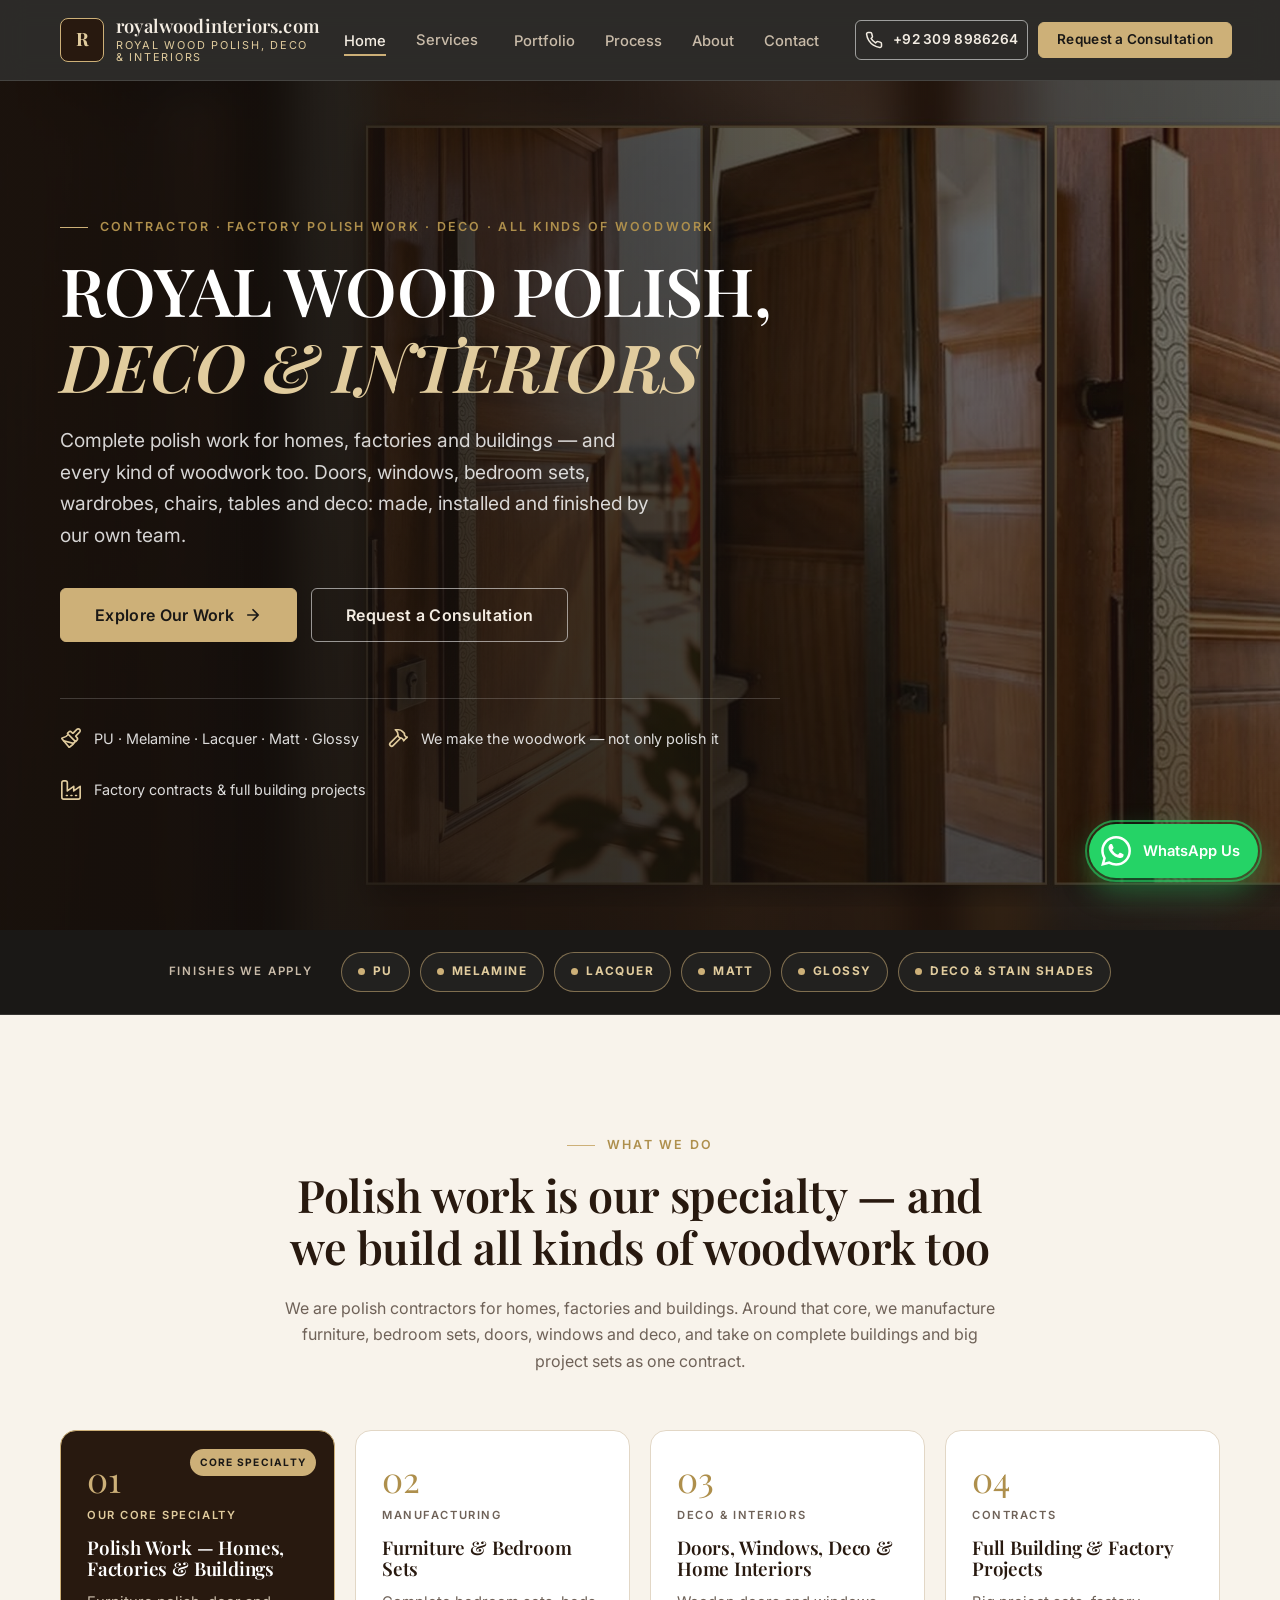
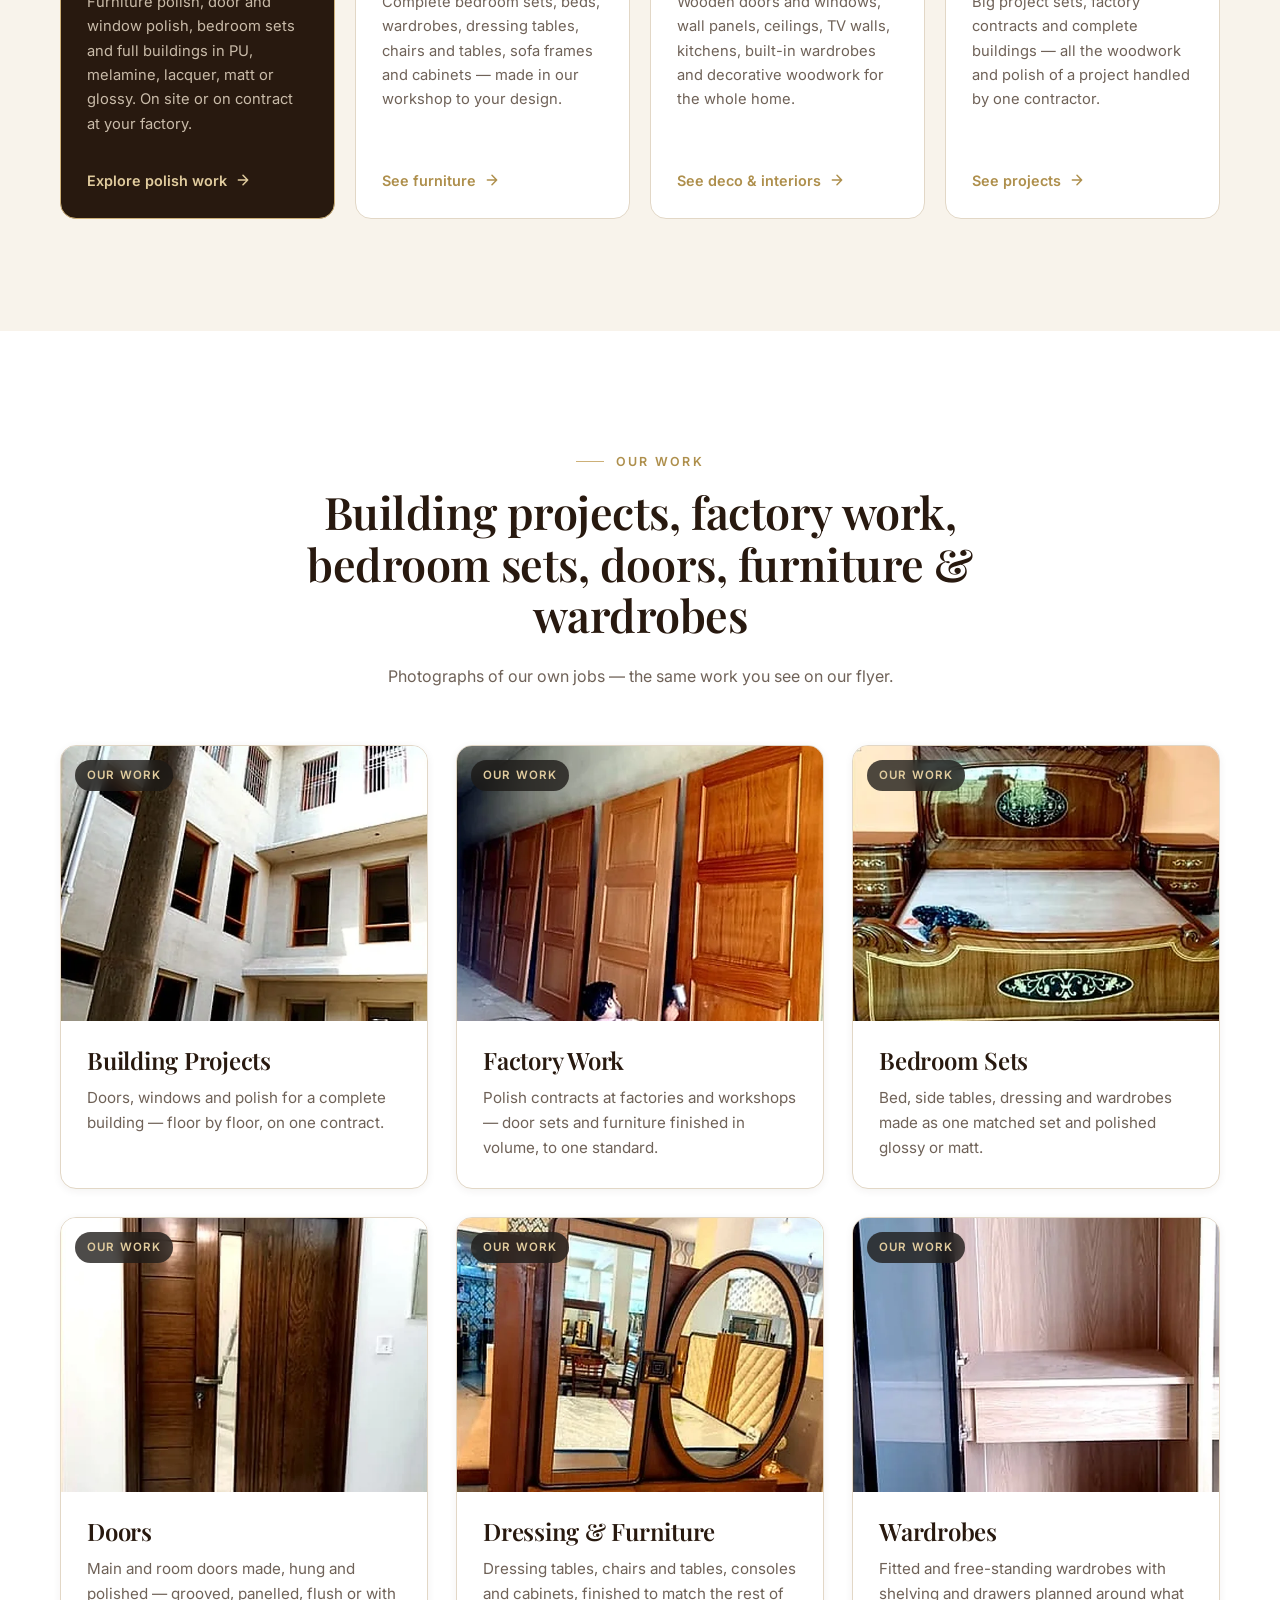
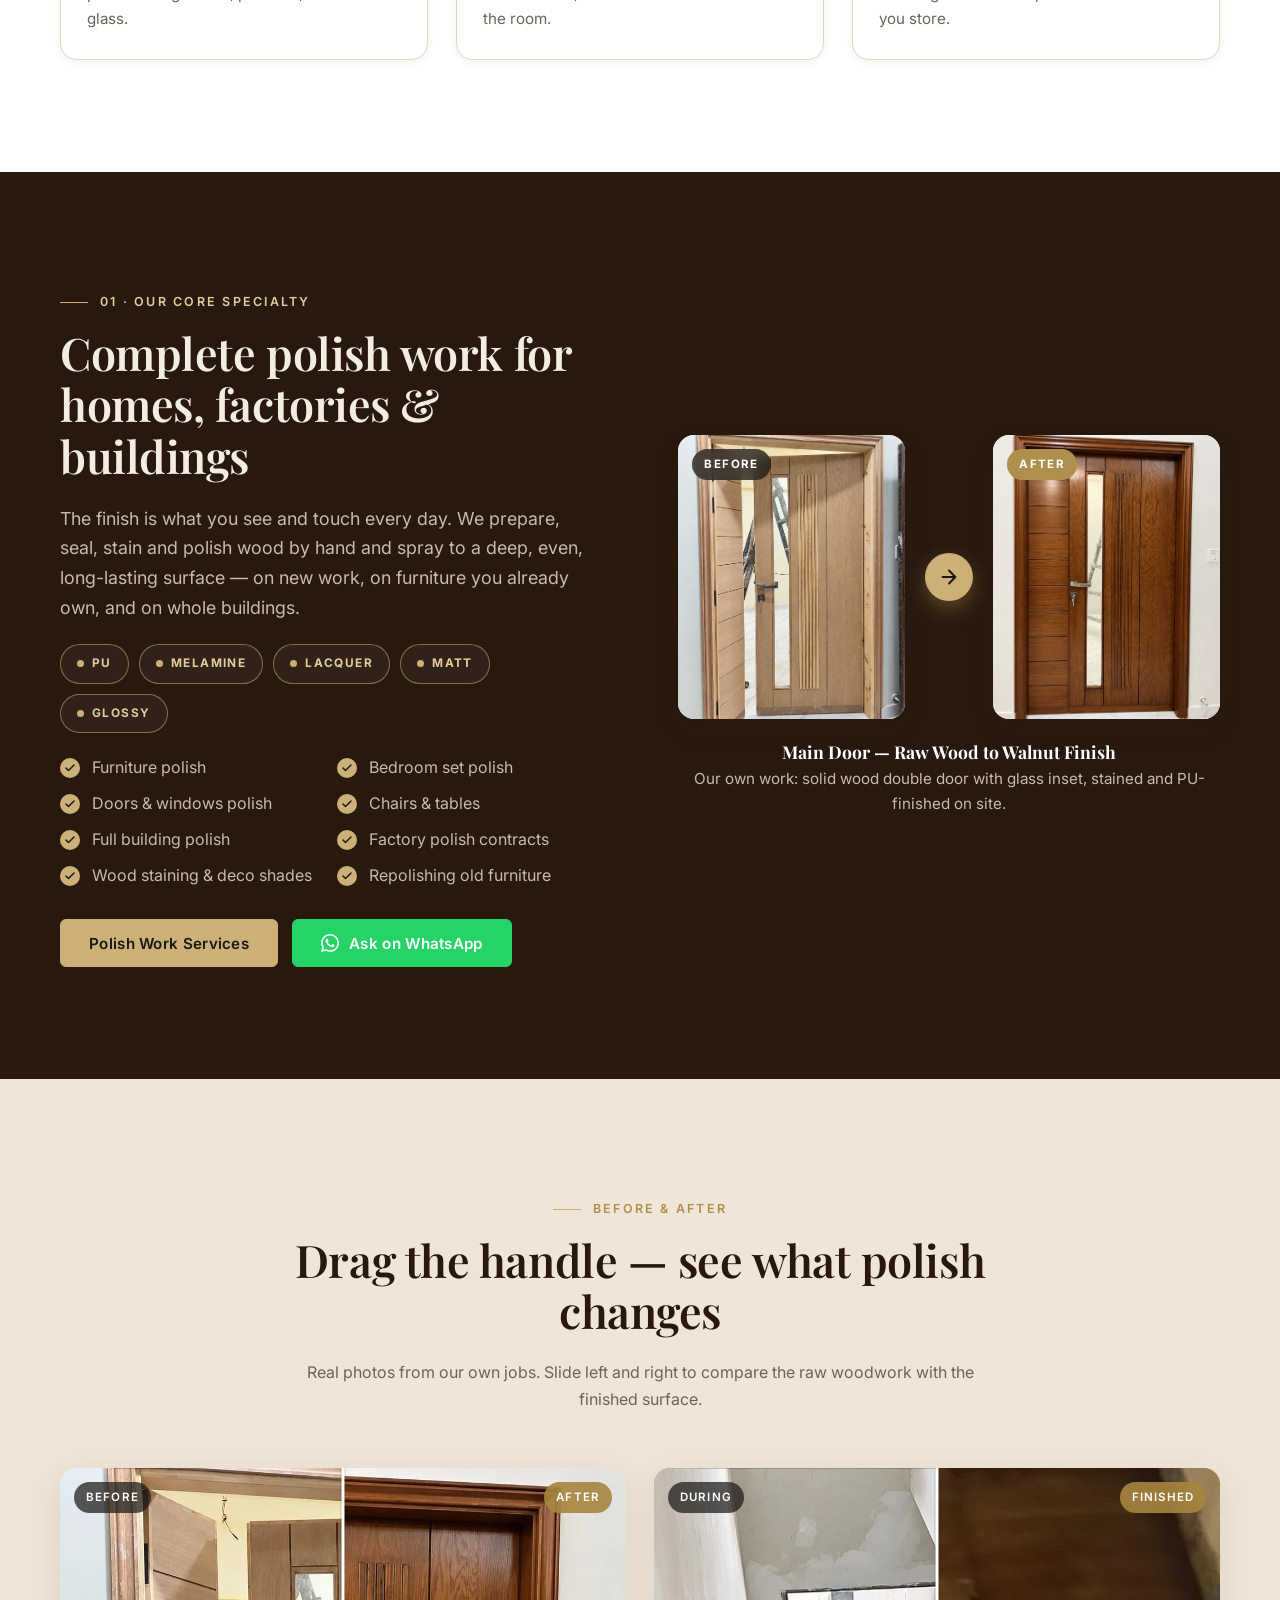
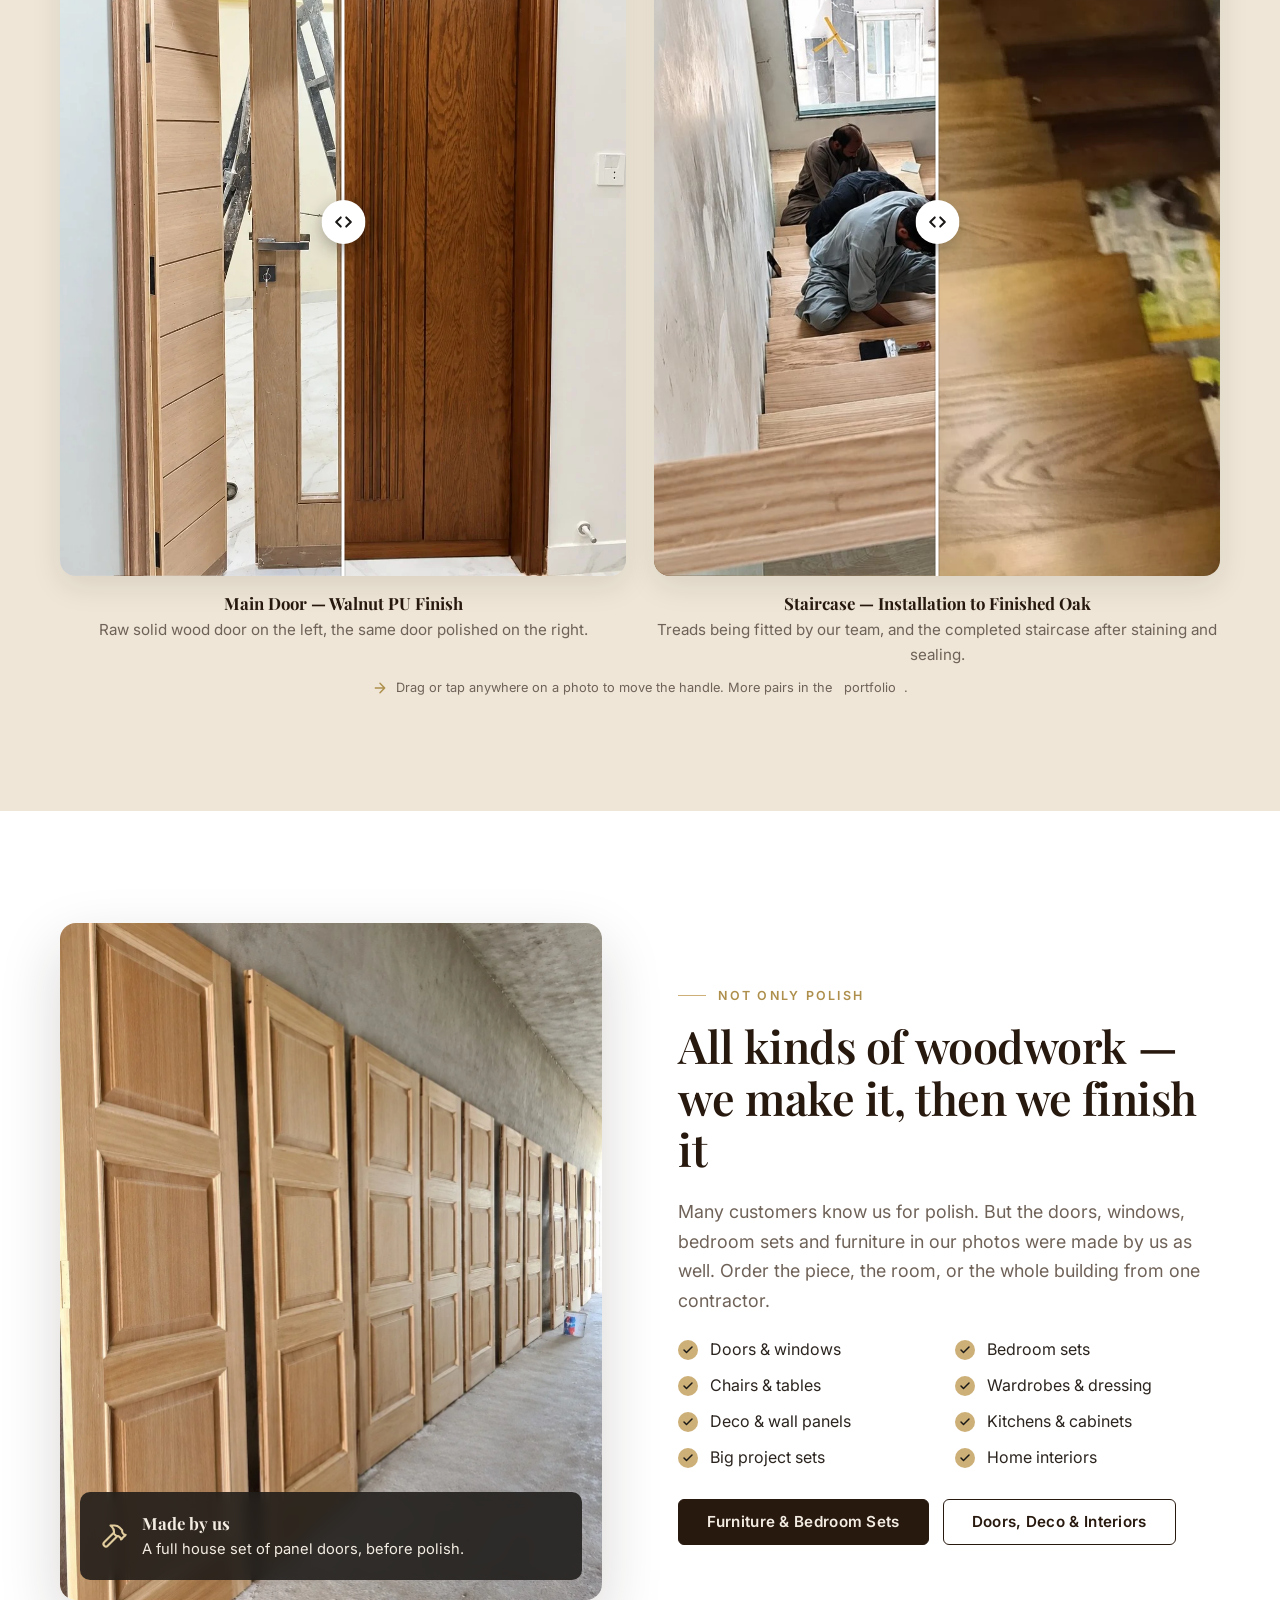
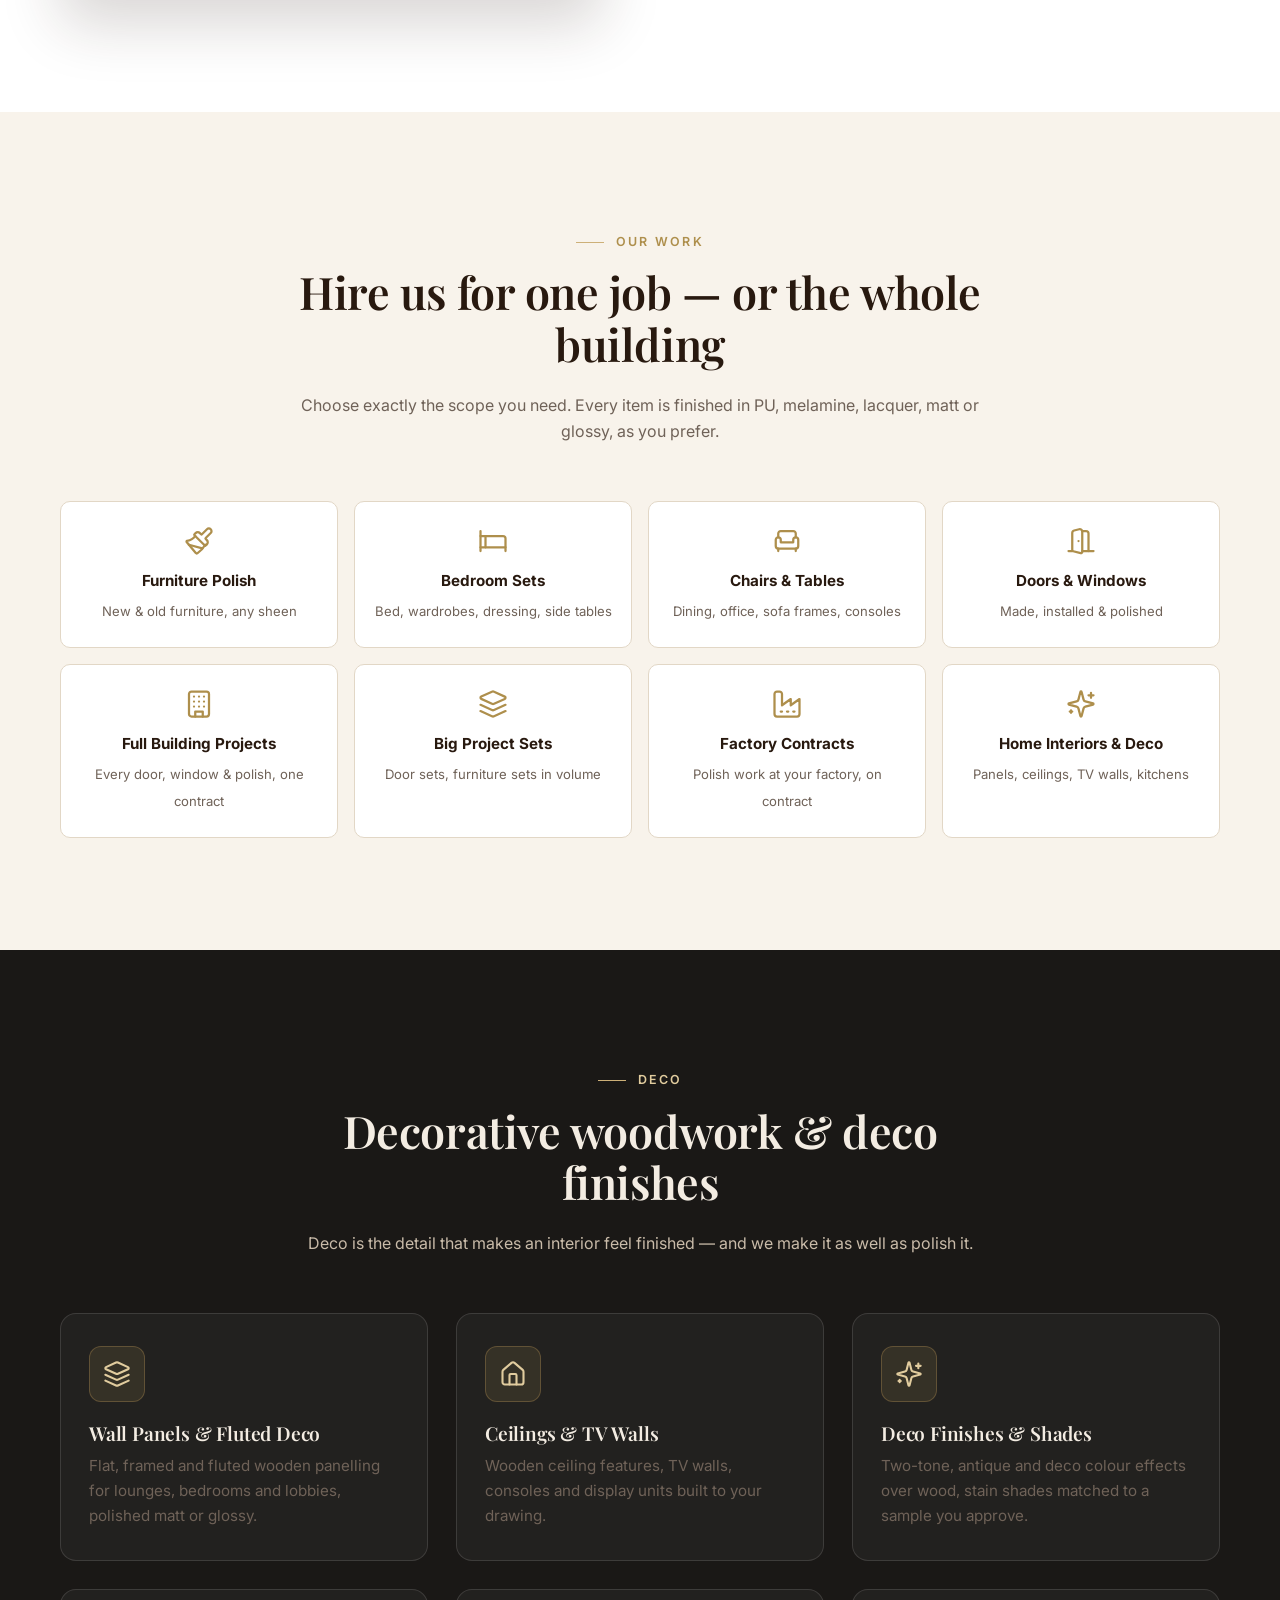
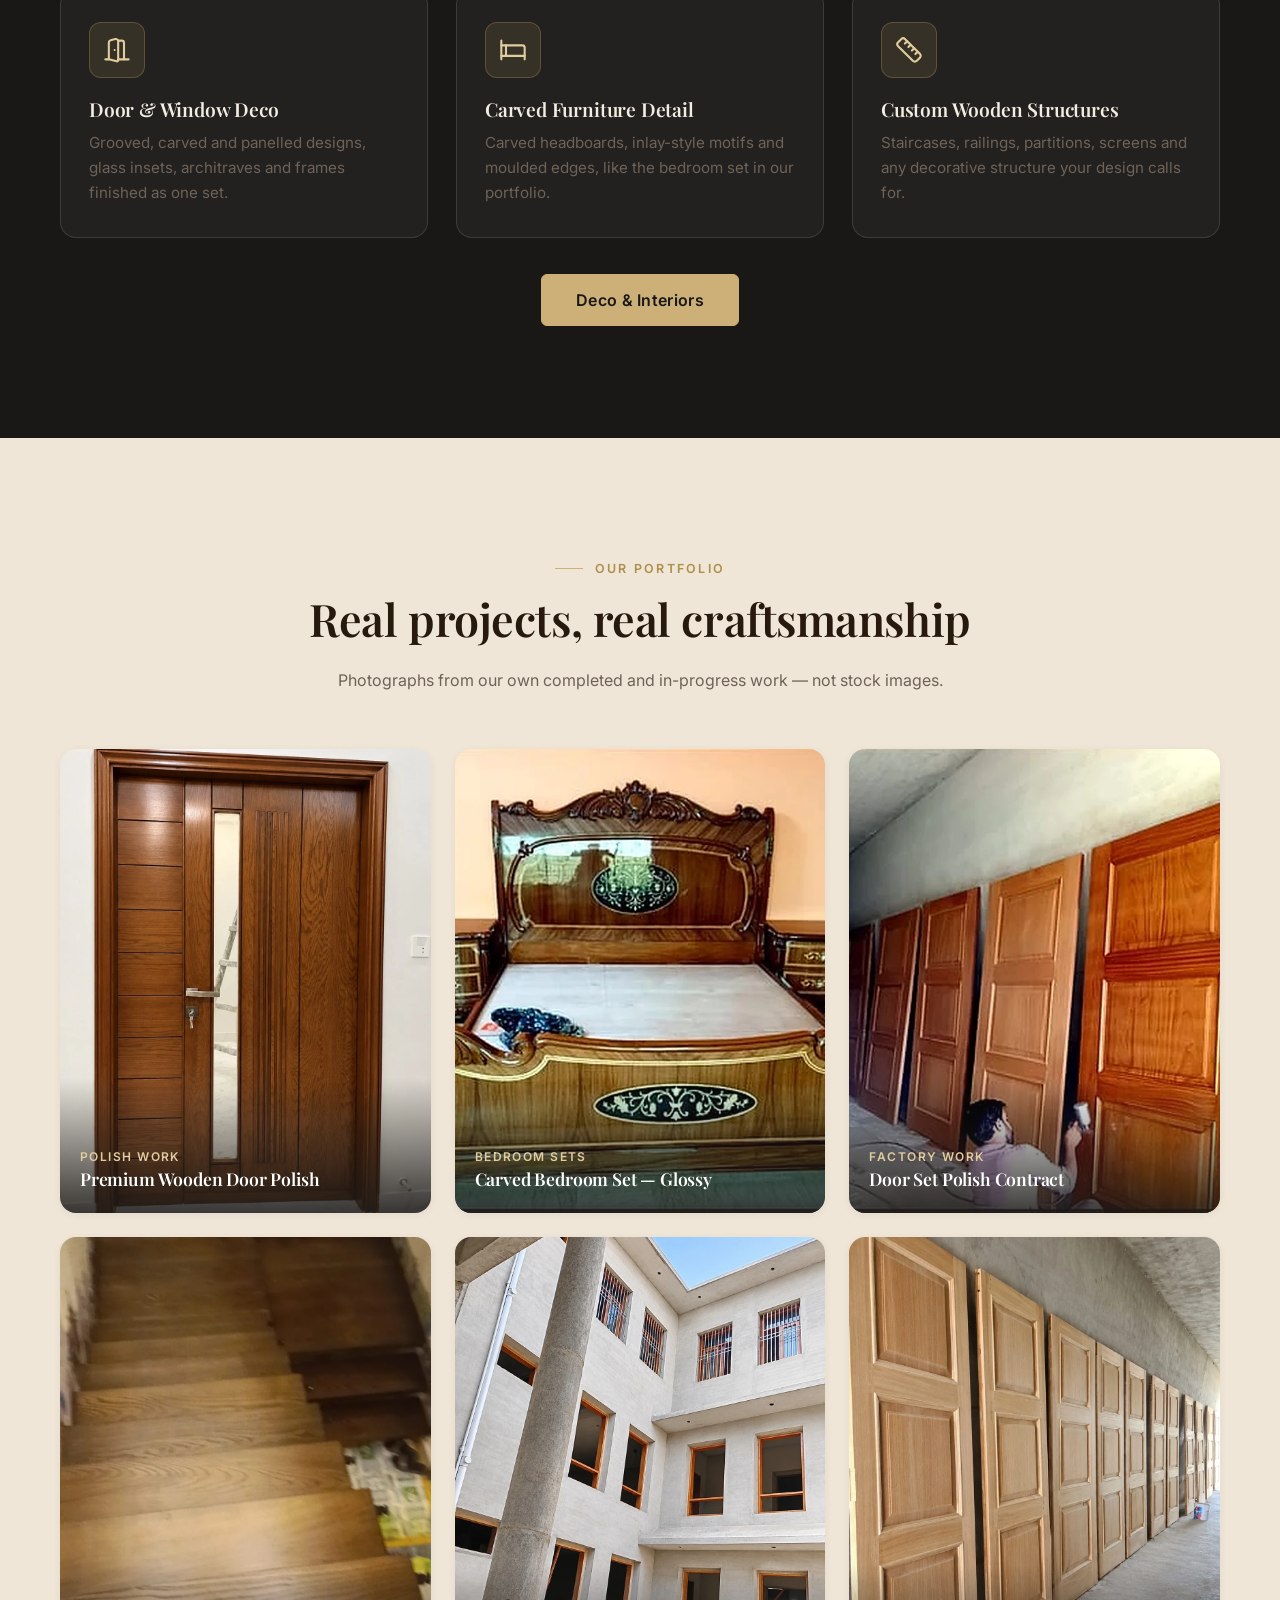
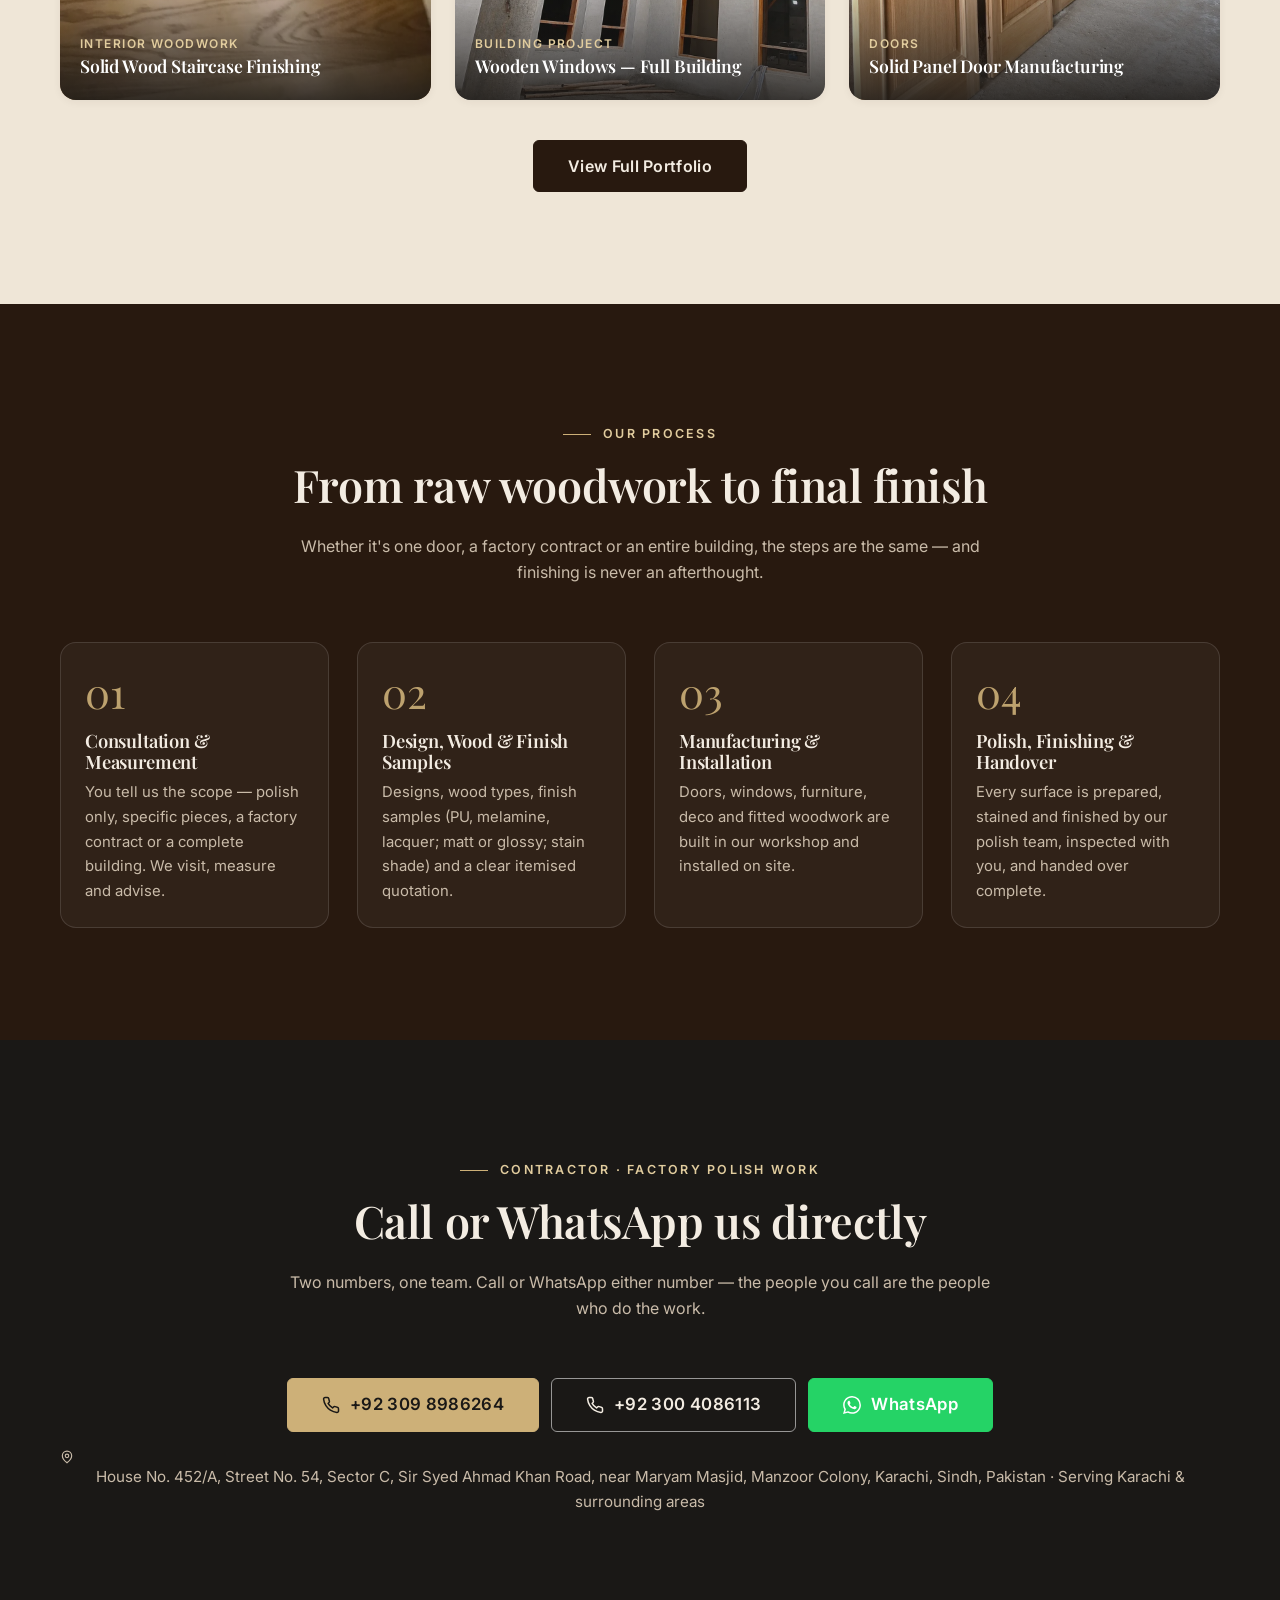
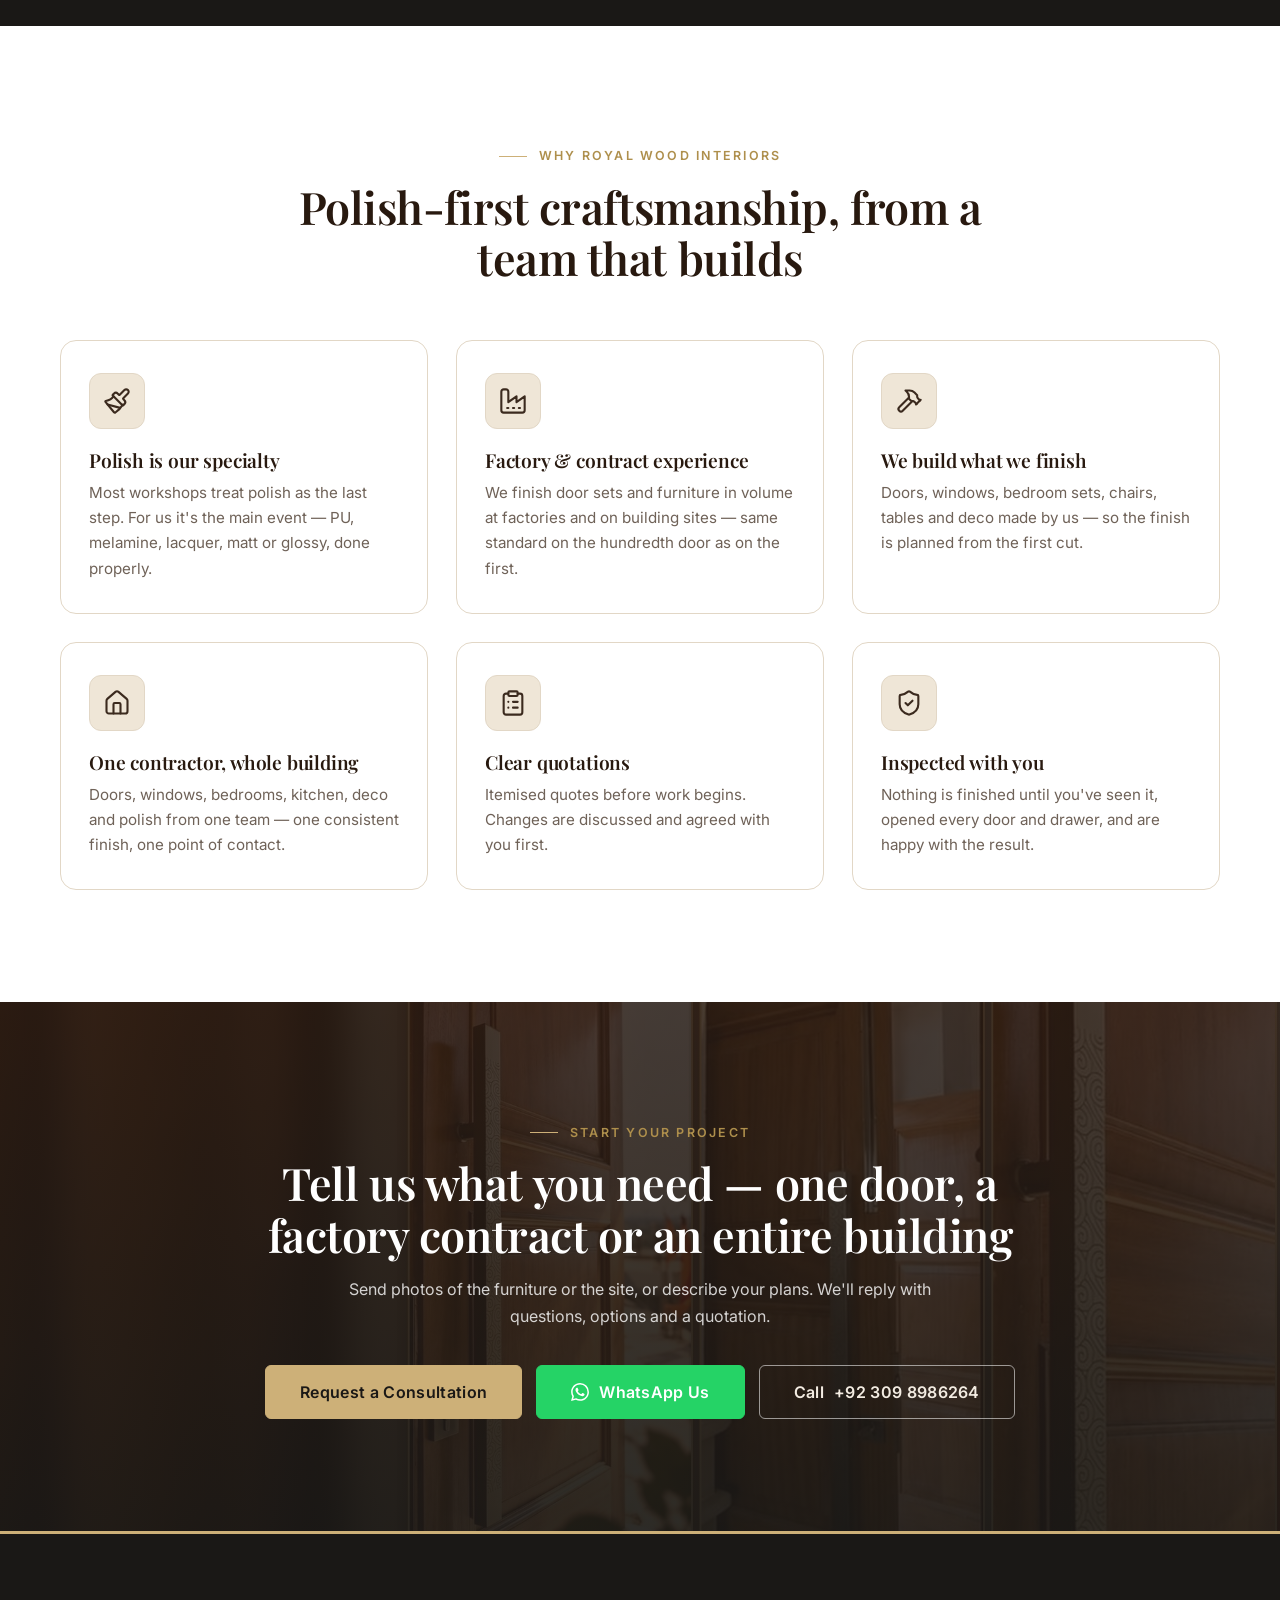
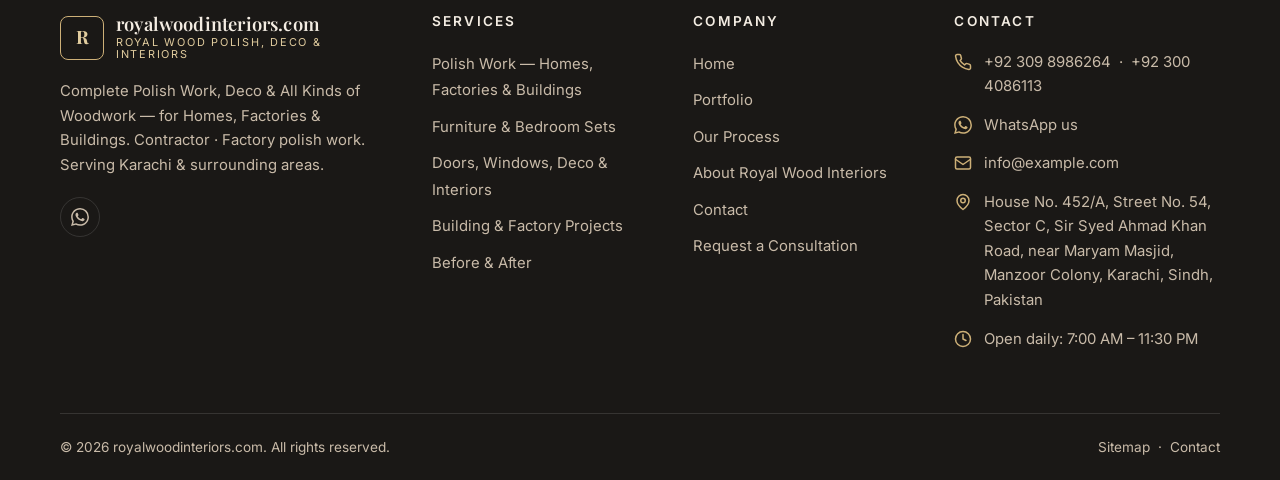
==== commit c3f354ba: "Set the workshop address and daily hours Address: House No. 452/A, Street No. 54, Sector C, Sir Syed" ====
--- a/index.html
+++ b/index.html
@@ -391,7 +391,7 @@
           <a class="btn btn-outline-light btn-lg" data-tel2 data-phone2 href="#"><svg aria-hidden="true"><use href="#i-phone"/></svg><span data-cfg="phone2Display">+92 300 4086113</span></a>
           <a class="btn btn-whatsapp btn-lg" data-wa href="#"><svg aria-hidden="true"><use href="#i-wa"/></svg>WhatsApp</a>
         </div>
-        <p class="owners-note"><svg aria-hidden="true" style="width:14px;height:14px;vertical-align:-2px;margin-right:6px"><use href="#i-pin"/></svg><span data-cfg-address>Manzoor Colony, Karachi, Sindh, Pakistan</span> · Serving <span data-cfg="seo.serviceArea">Karachi &amp; surrounding areas</span></p>
+        <p class="owners-note"><svg aria-hidden="true" style="width:14px;height:14px;vertical-align:-2px;margin-right:6px"><use href="#i-pin"/></svg><span data-cfg-address>House No. 452/A, Street No. 54, Sector C, Sir Syed Ahmad Khan Road, near Maryam Masjid, Manzoor Colony, Karachi, Sindh, Pakistan</span> · Serving <span data-cfg="seo.serviceArea">Karachi &amp; surrounding areas</span></p>
       </div>
     </section>
 
@@ -472,8 +472,8 @@
             <li><svg aria-hidden="true"><use href="#i-phone"/></svg><span class="phone-pair"><a data-tel href="#"><span data-cfg="phoneDisplay">+92 309 8986264</span></a><a data-tel2 data-phone2 href="#"><span data-cfg="phone2Display">+92 300 4086113</span></a></span></li>
             <li><svg aria-hidden="true"><use href="#i-wa"/></svg><a data-wa href="#">WhatsApp us</a></li>
             <li><svg aria-hidden="true"><use href="#i-mail"/></svg><a data-mail href="#"><span data-cfg="email">info@example.com</span></a></li>
-            <li><svg aria-hidden="true"><use href="#i-pin"/></svg><address data-cfg-address>Manzoor Colony, Karachi, Sindh, Pakistan</address></li>
-            <li><svg aria-hidden="true"><use href="#i-clock"/></svg><span data-cfg="hours">Mon – Sat: 9:00 AM – 8:00 PM</span></li>
+            <li><svg aria-hidden="true"><use href="#i-pin"/></svg><address data-cfg-address>House No. 452/A, Street No. 54, Sector C, Sir Syed Ahmad Khan Road, near Maryam Masjid, Manzoor Colony, Karachi, Sindh, Pakistan</address></li>
+            <li><svg aria-hidden="true"><use href="#i-clock"/></svg><span data-cfg="hours">Open daily: 7:00 AM – 11:30 PM</span></li>
           </ul>
         </div>
       </div>
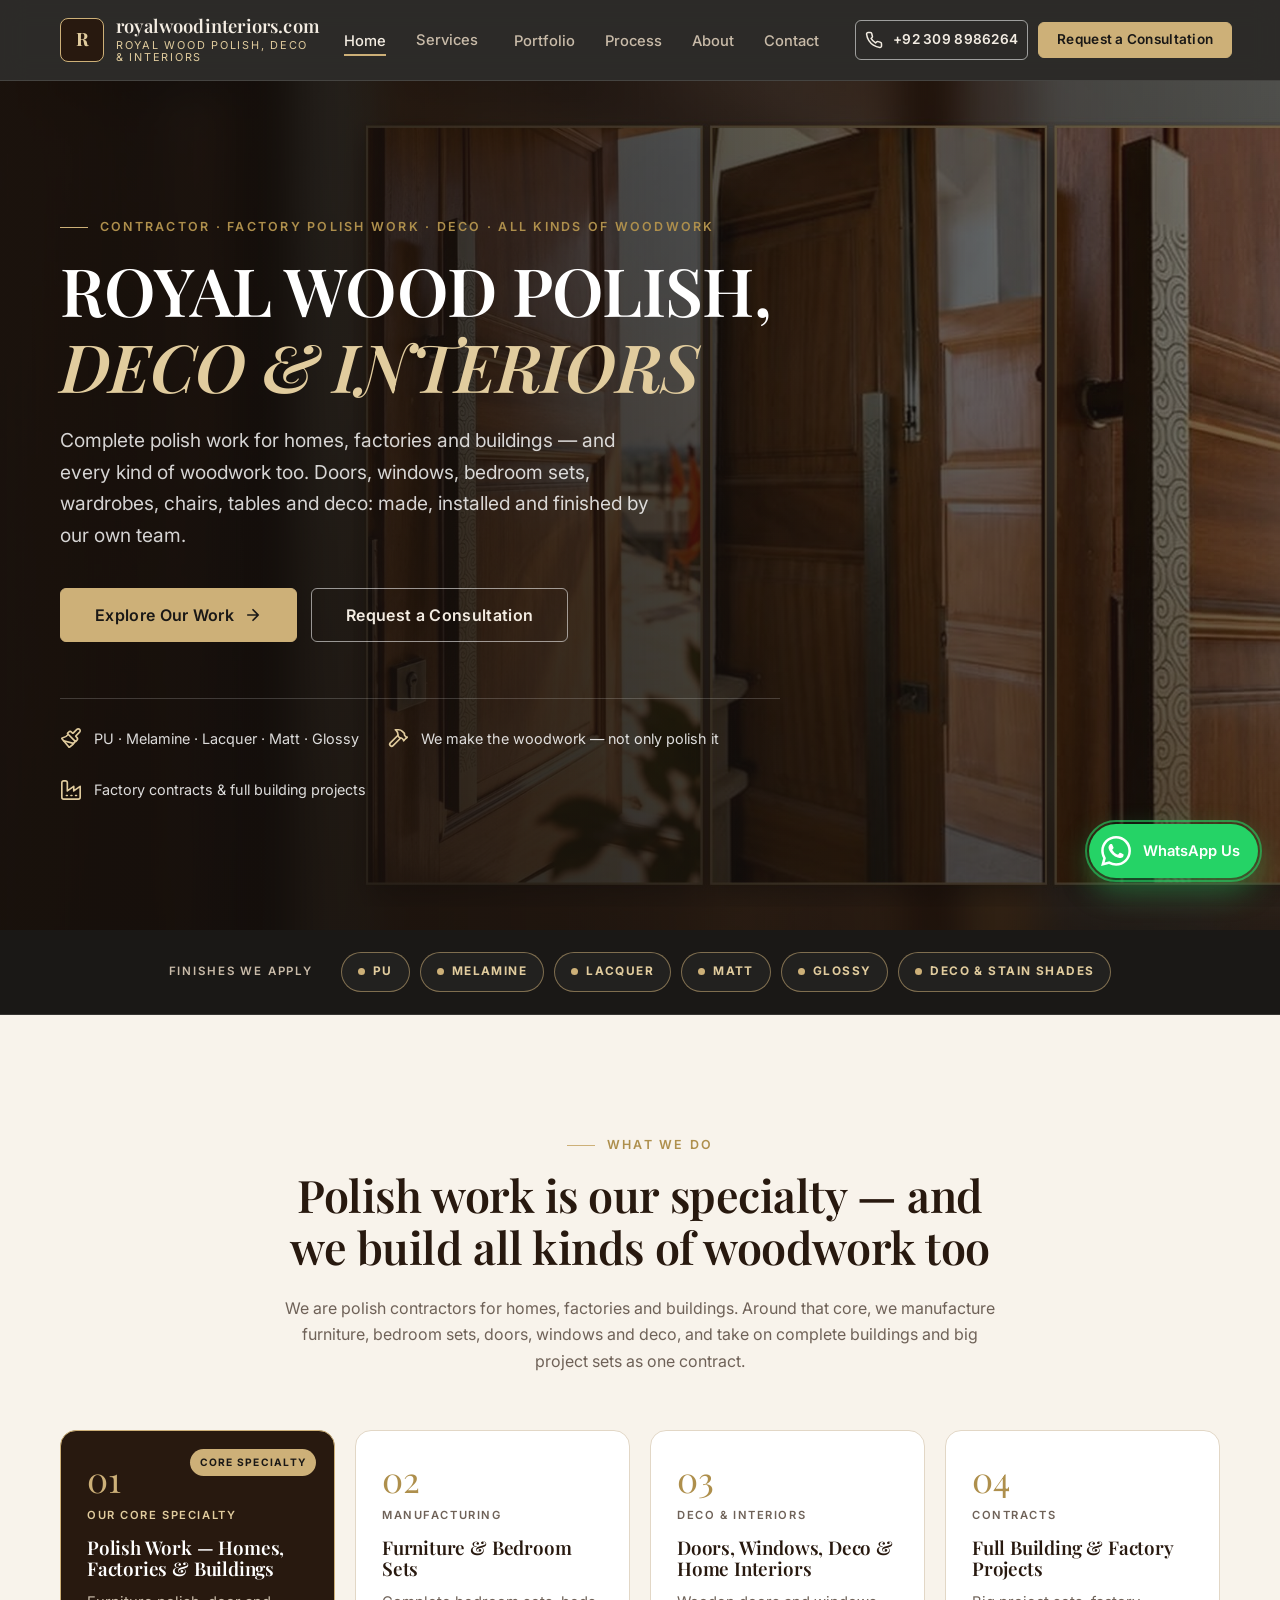
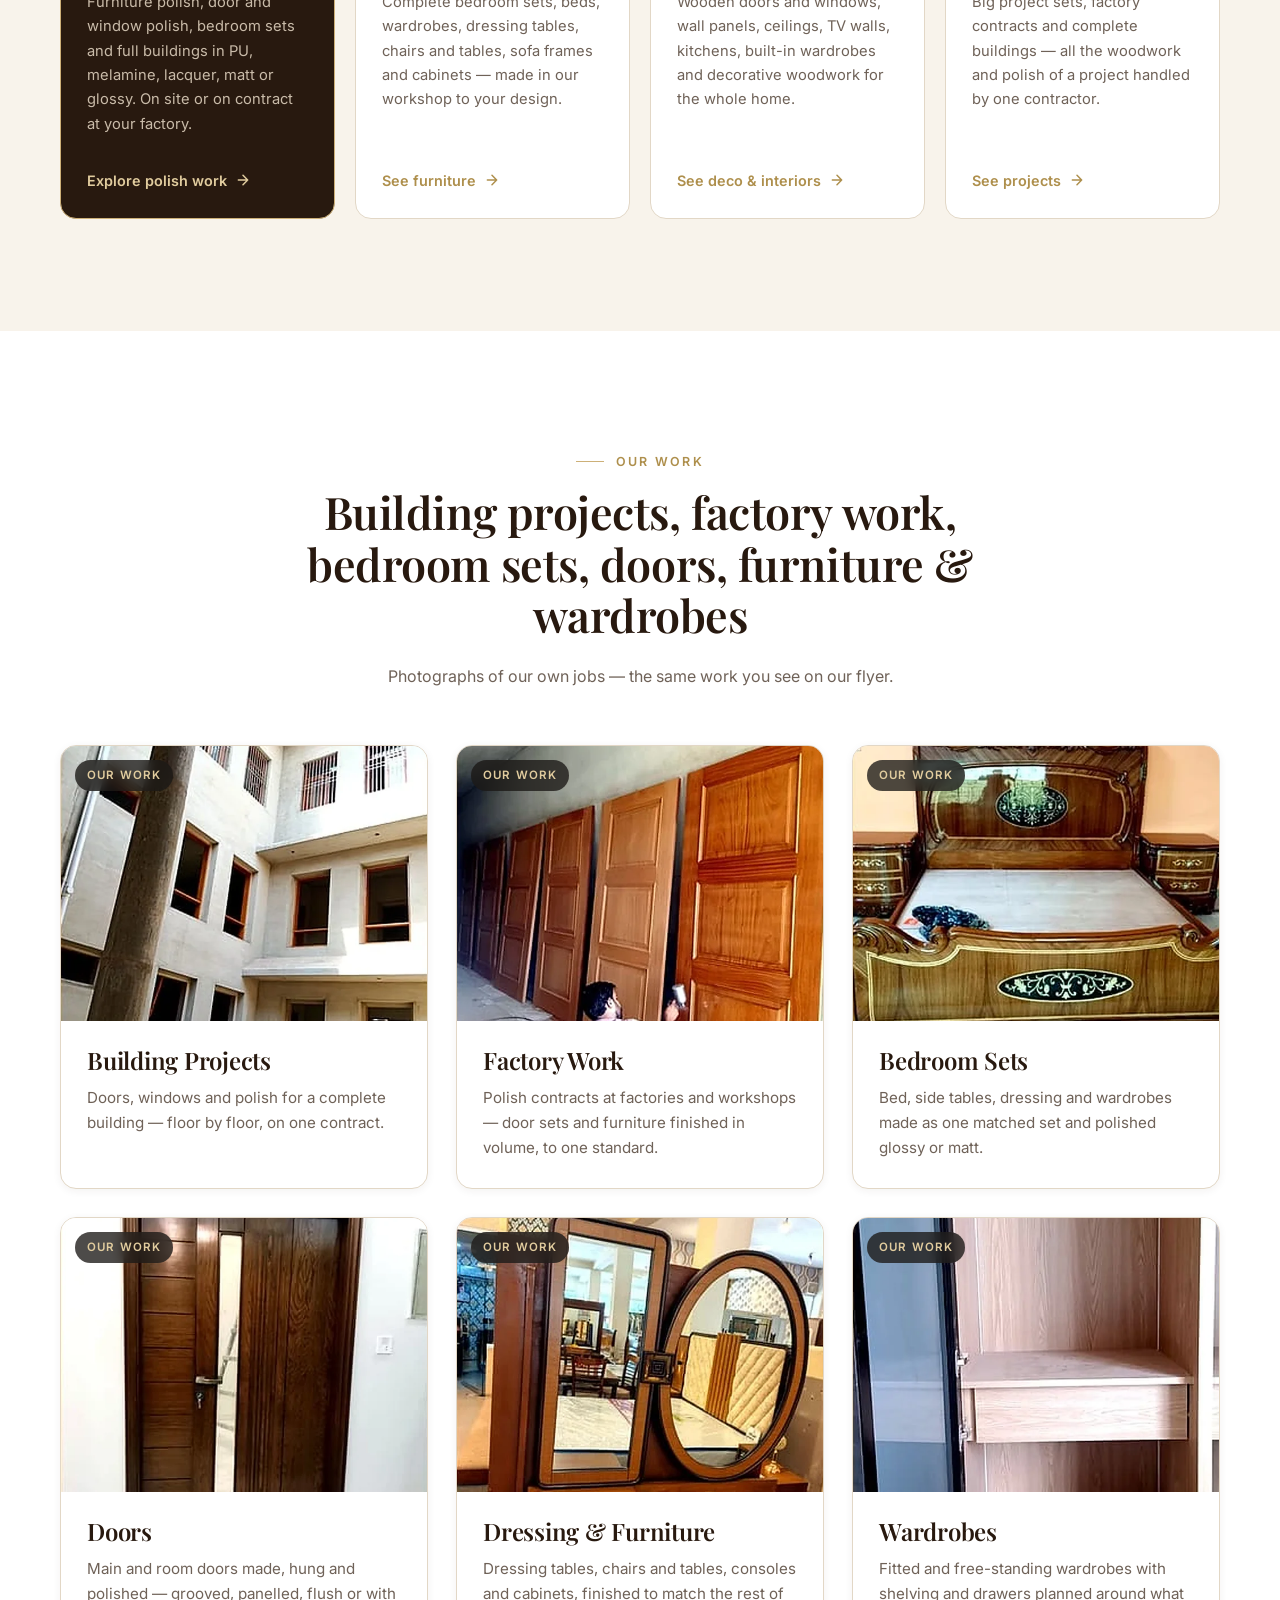
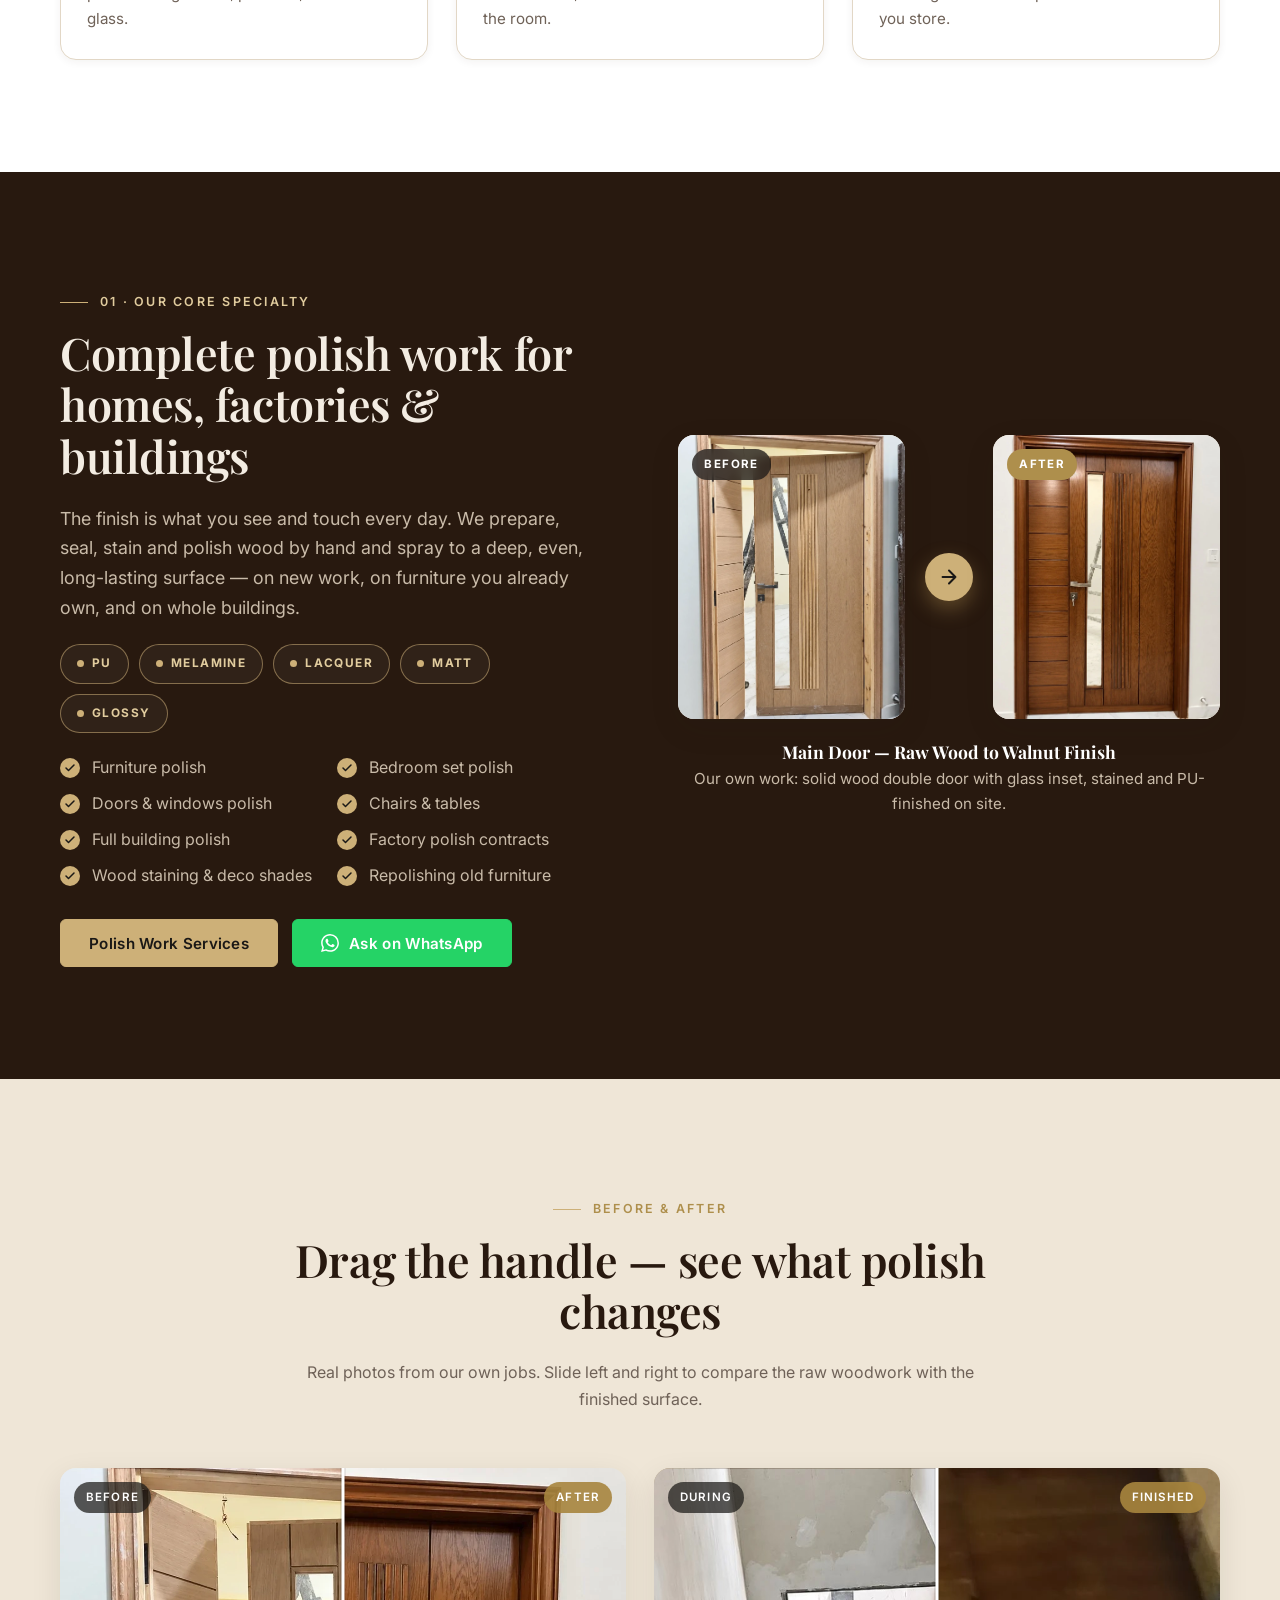
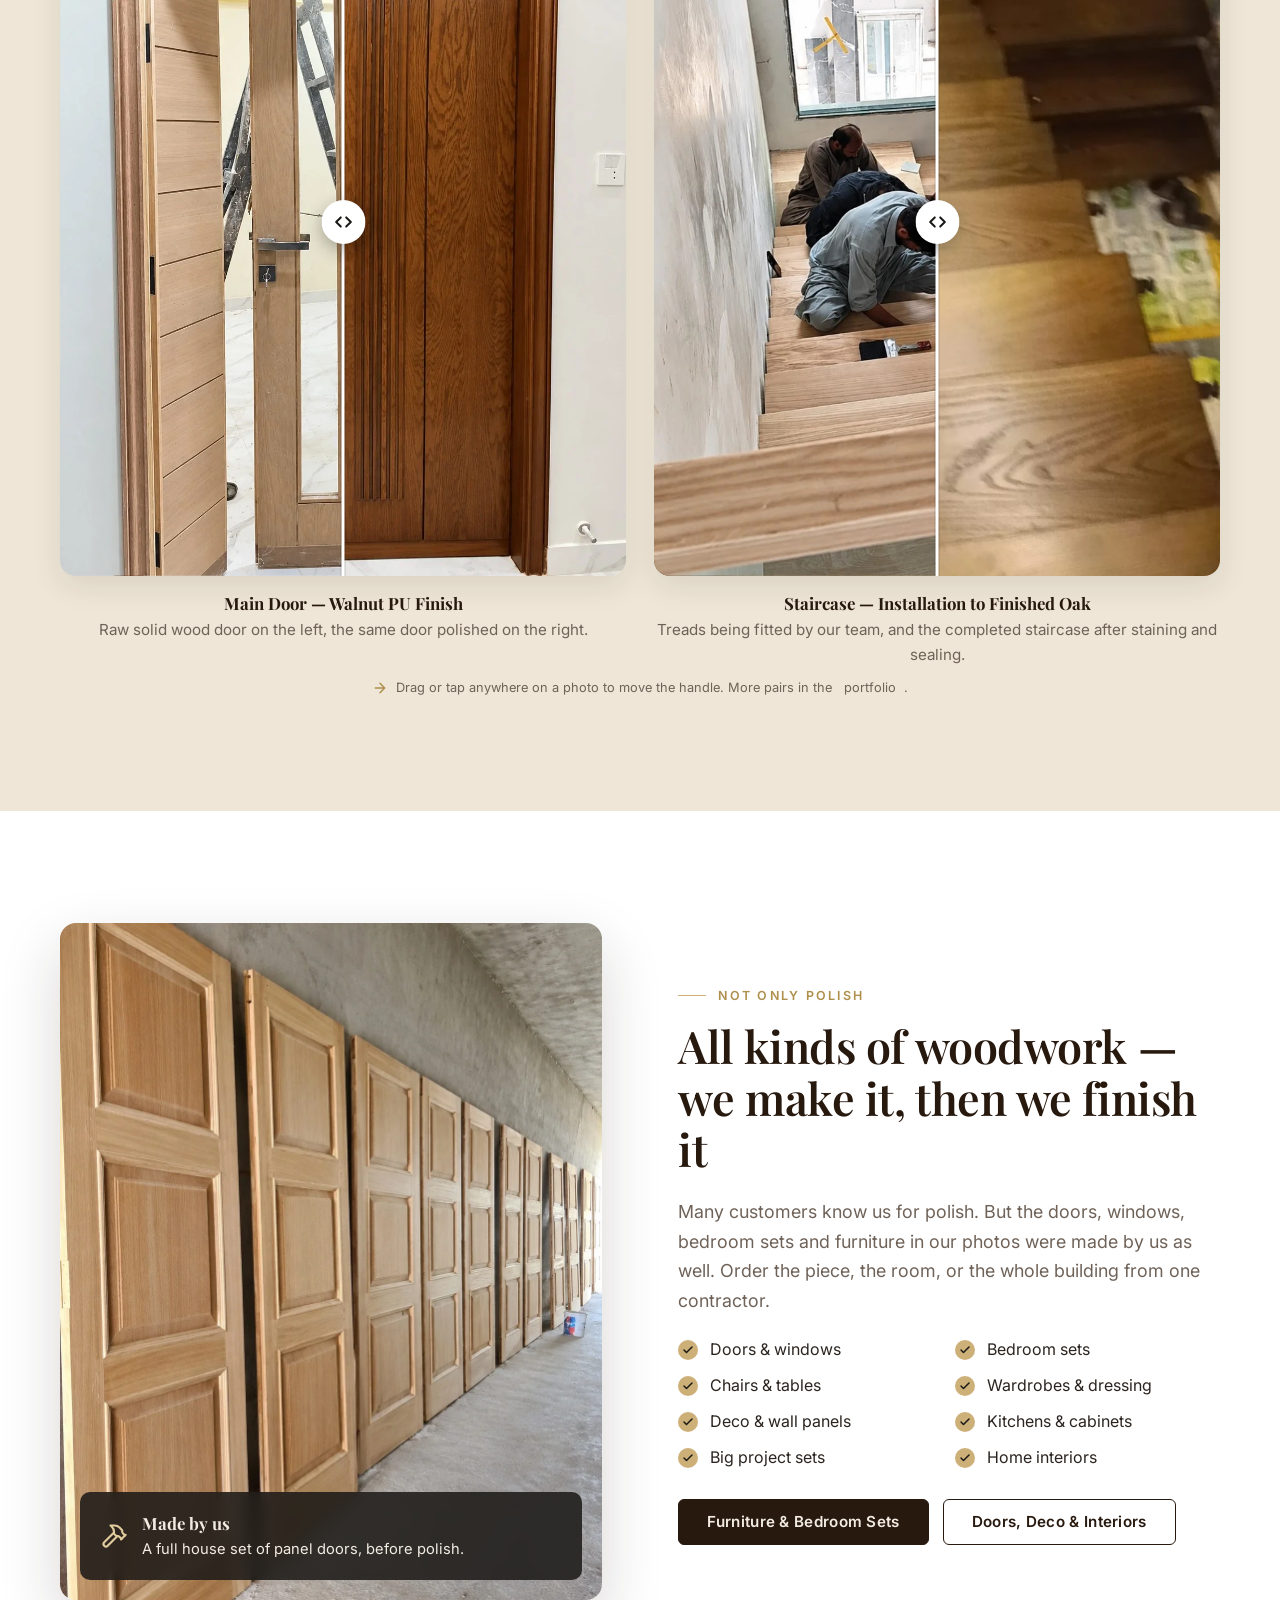
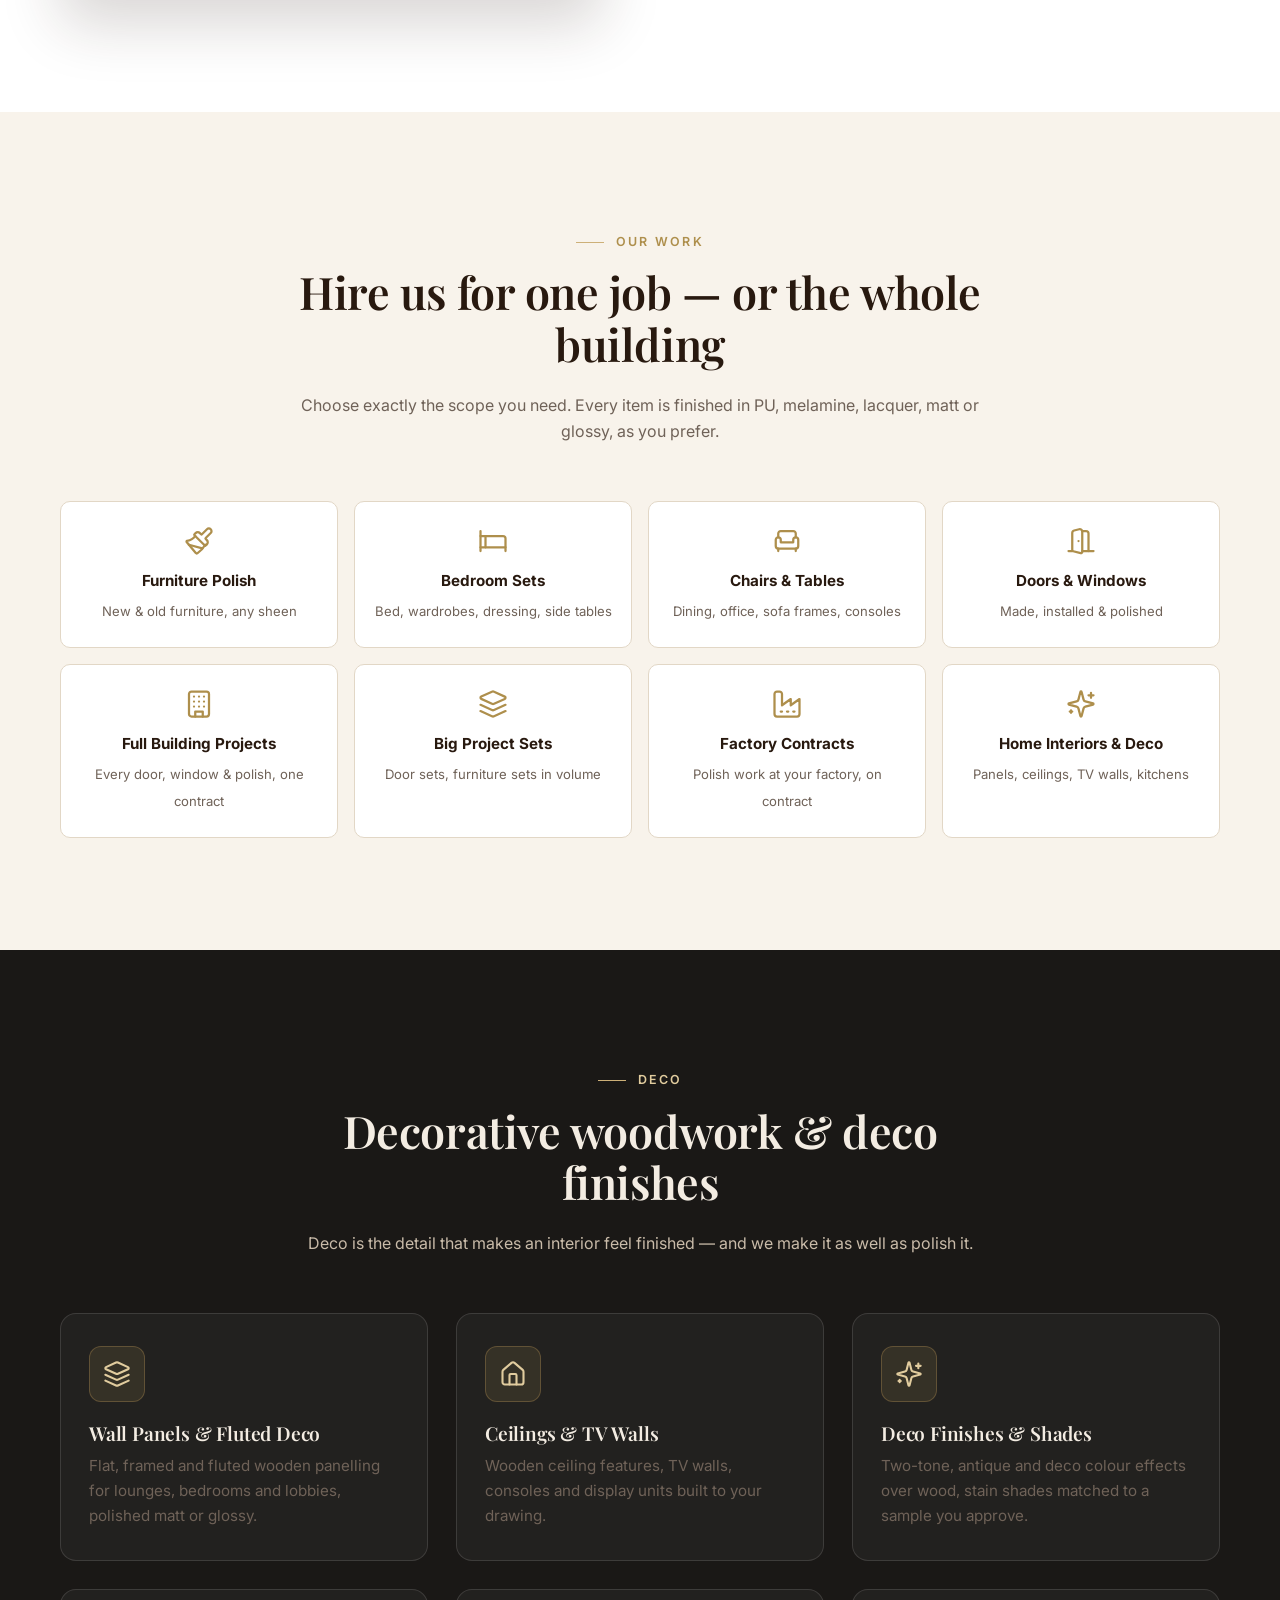
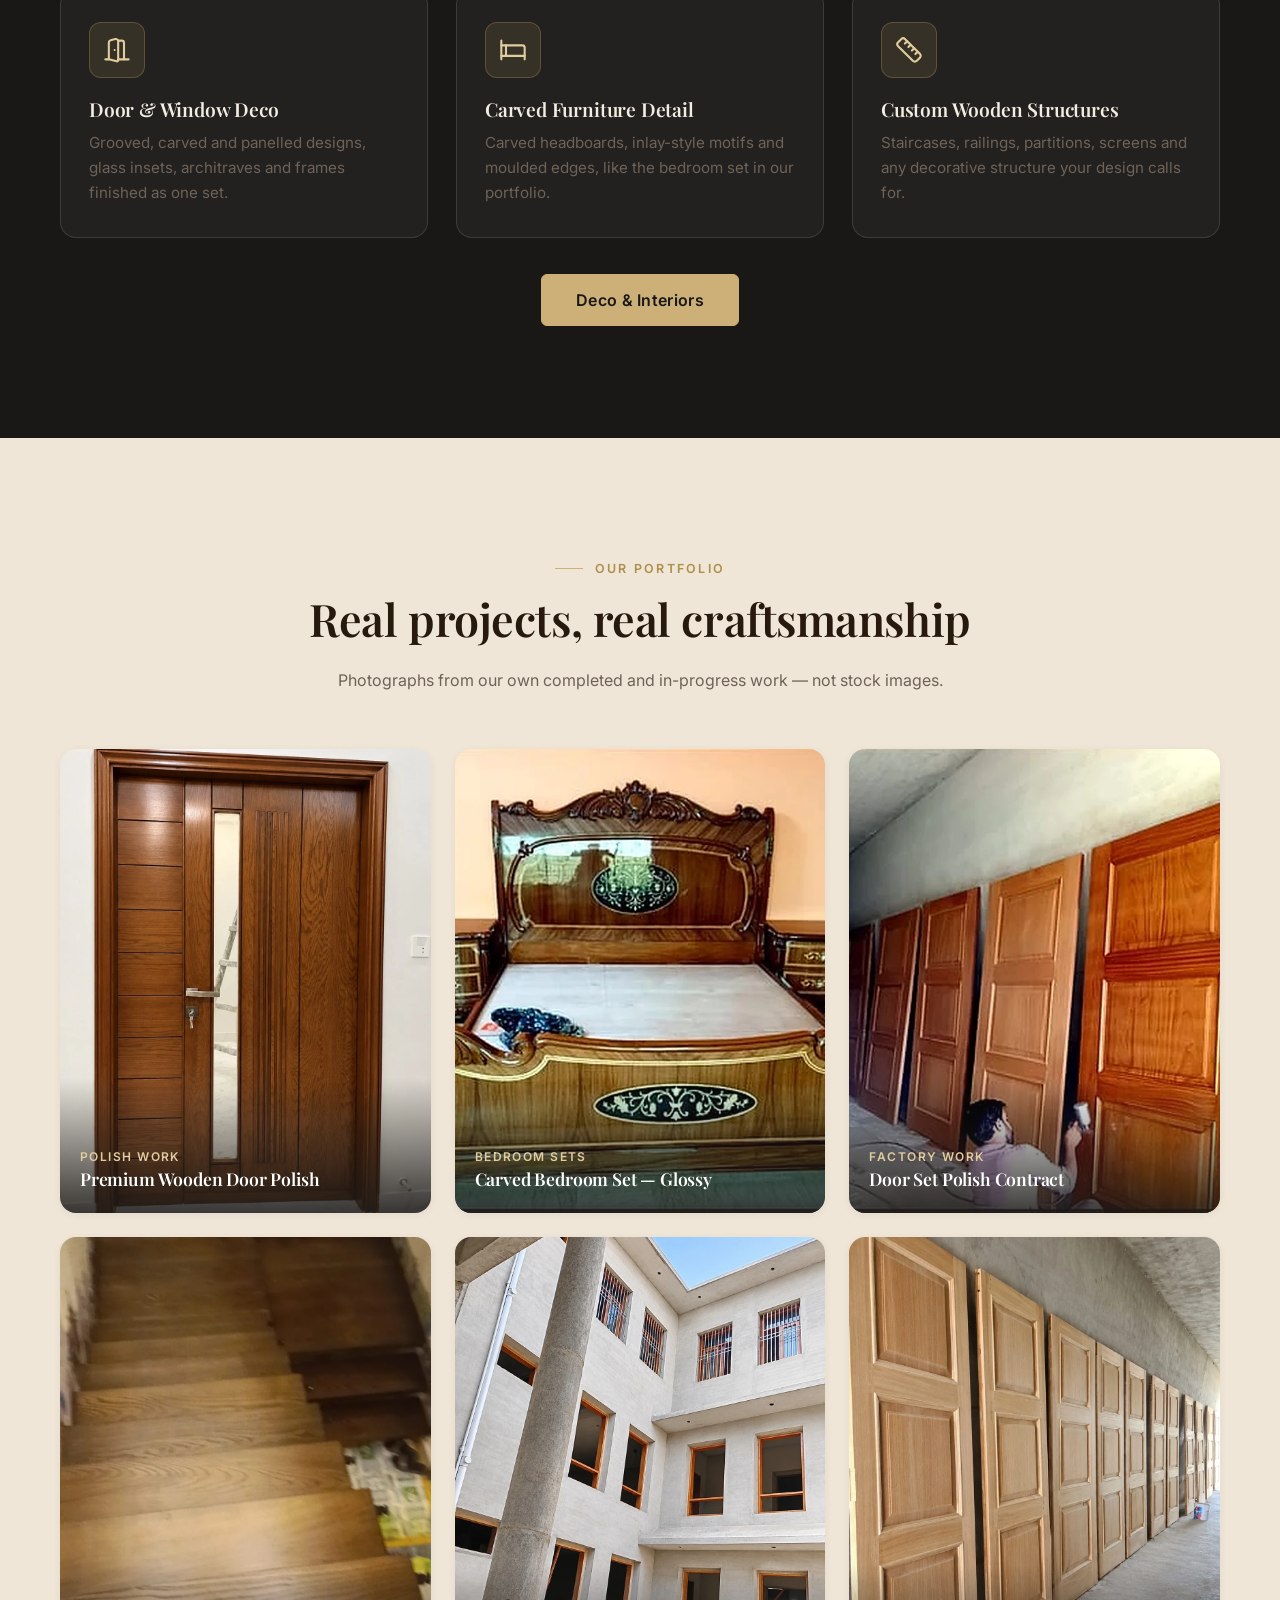
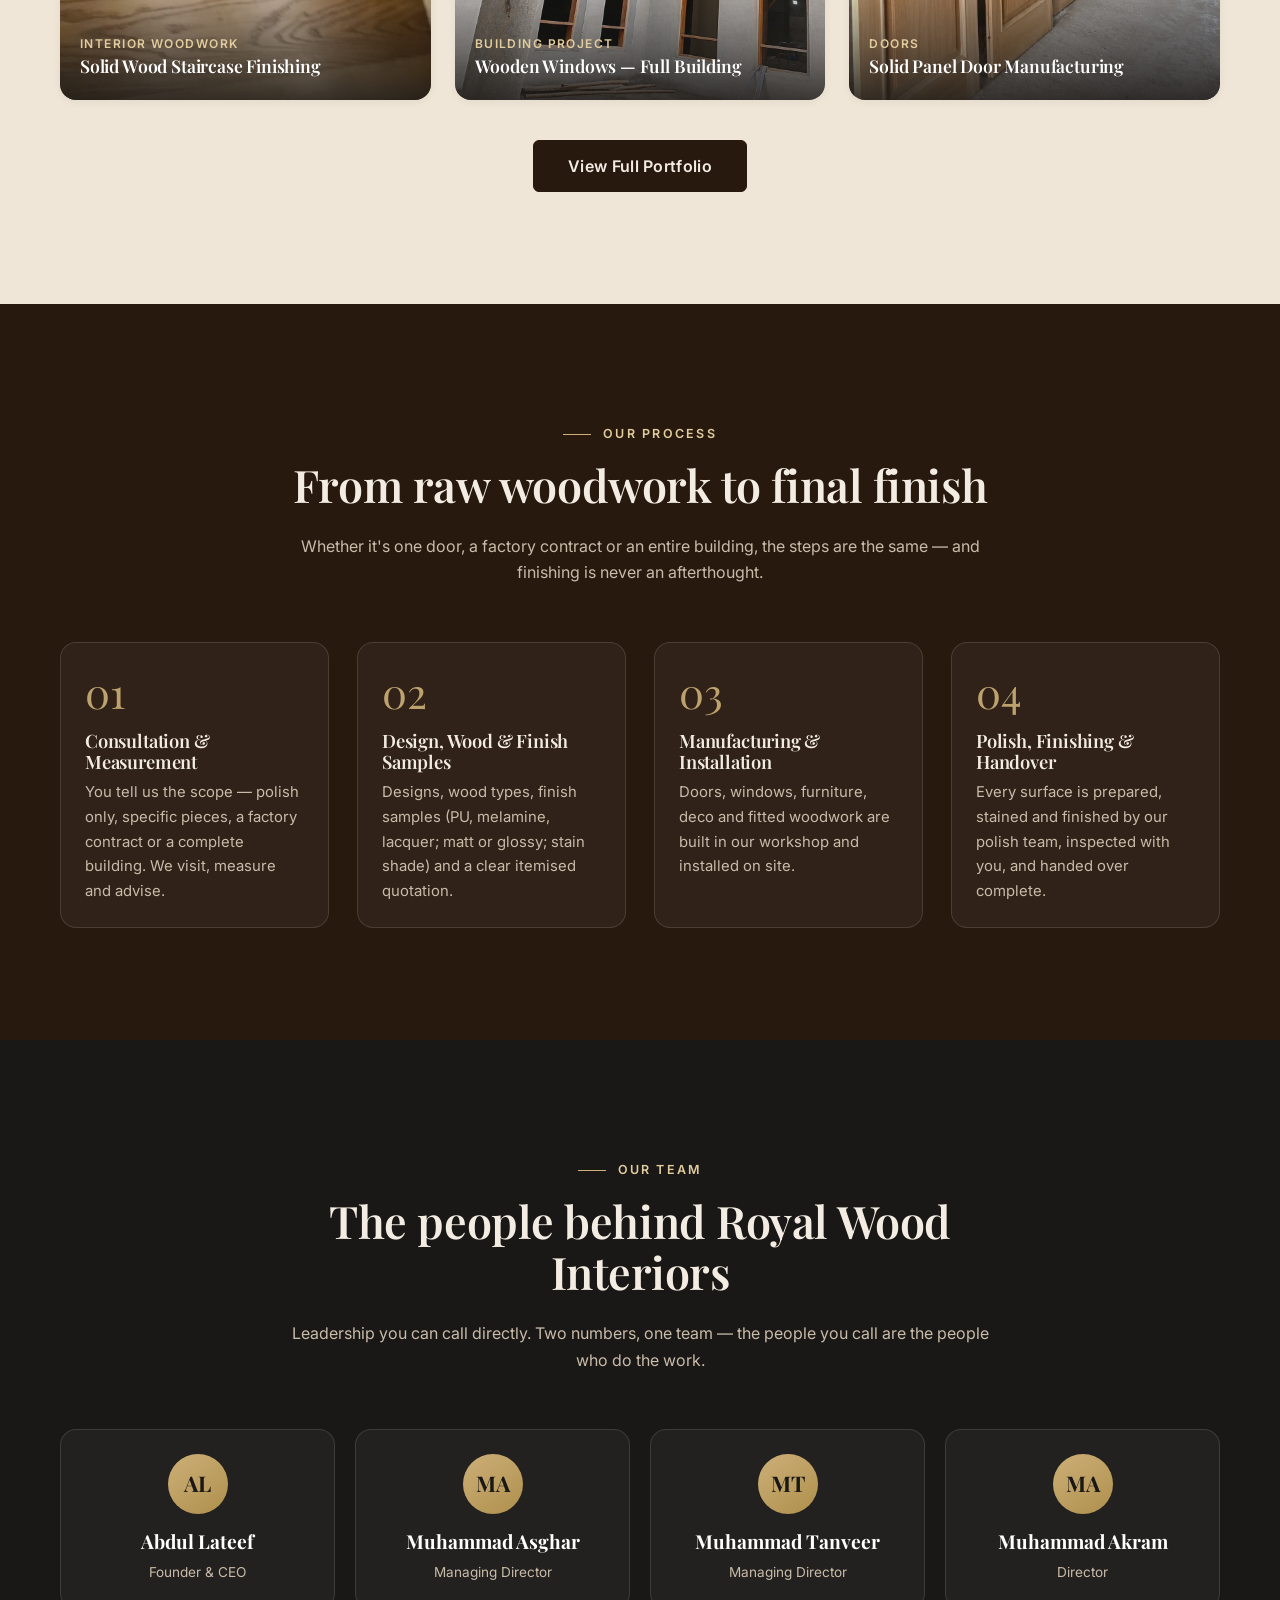
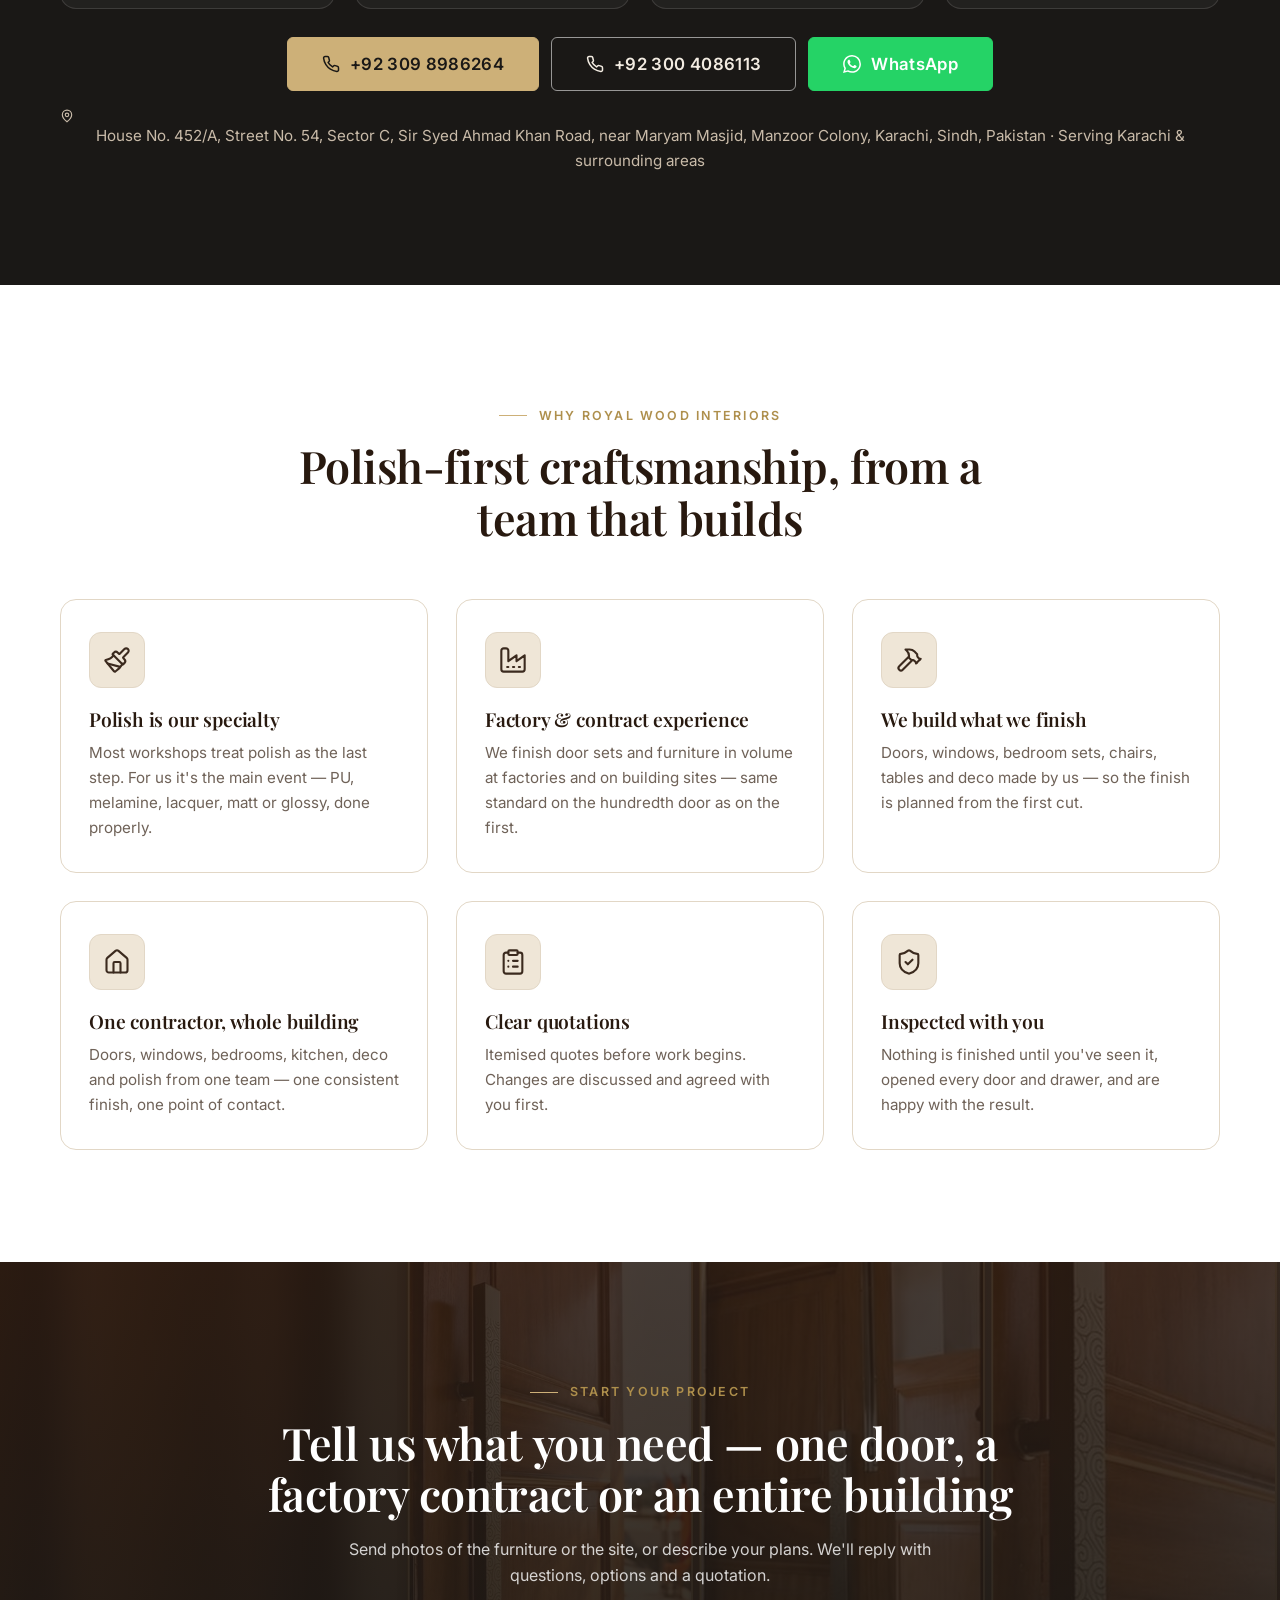
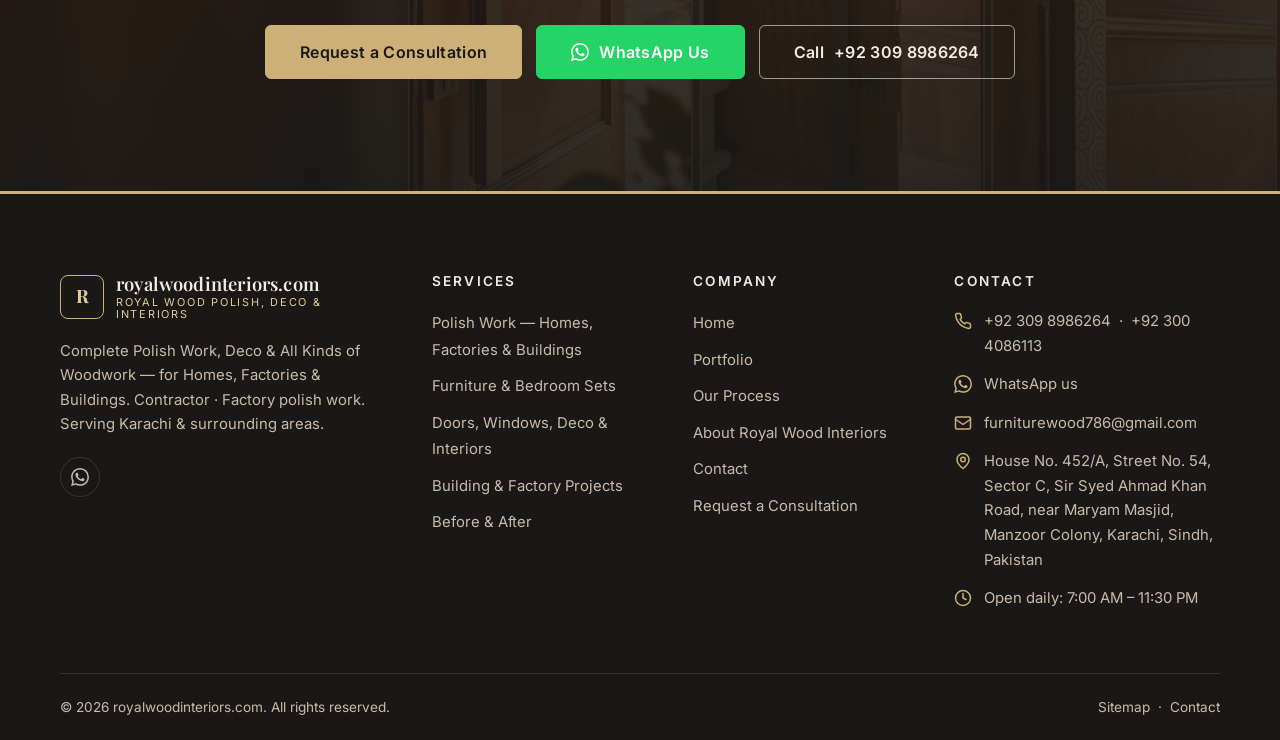
==== commit d5bc09c1: "Add leadership team and Gmail address config.js: team list (Abdul Lateef — Founder & CEO; Muhammad A" ====
--- a/index.html
+++ b/index.html
@@ -379,13 +379,14 @@
     </section>
 
     <!-- ================= OWNERS ================= -->
-    <section class="section bg-charcoal on-dark" id="owners" aria-labelledby="owners-title">
-      <div class="container">
-        <div class="section-head center reveal">
-          <span class="eyebrow">Contractor · Factory Polish Work</span>
-          <h2 id="owners-title">Call or WhatsApp us directly</h2>
-          <p>Two numbers, one team. Call or WhatsApp either number — the people you call are the people who do the work.</p>
-        </div>
+    <section class="section bg-charcoal on-dark" id="owners" aria-labelledby="owners-title" data-team-section>
+      <div class="container">
+        <div class="section-head center reveal">
+          <span class="eyebrow">Our Team</span>
+          <h2 id="owners-title">The people behind Royal Wood Interiors</h2>
+          <p>Leadership you can call directly. Two numbers, one team — the people you call are the people who do the work.</p>
+        </div>
+        <div class="owners-grid team reveal" data-team></div>
         <div class="owner-phones reveal reveal-delay-1">
           <a class="btn btn-primary btn-lg" data-tel href="#"><svg aria-hidden="true"><use href="#i-phone"/></svg><span data-cfg="phoneDisplay">+92 309 8986264</span></a>
           <a class="btn btn-outline-light btn-lg" data-tel2 data-phone2 href="#"><svg aria-hidden="true"><use href="#i-phone"/></svg><span data-cfg="phone2Display">+92 300 4086113</span></a>
@@ -471,7 +472,7 @@
           <ul class="footer-contact">
             <li><svg aria-hidden="true"><use href="#i-phone"/></svg><span class="phone-pair"><a data-tel href="#"><span data-cfg="phoneDisplay">+92 309 8986264</span></a><a data-tel2 data-phone2 href="#"><span data-cfg="phone2Display">+92 300 4086113</span></a></span></li>
             <li><svg aria-hidden="true"><use href="#i-wa"/></svg><a data-wa href="#">WhatsApp us</a></li>
-            <li><svg aria-hidden="true"><use href="#i-mail"/></svg><a data-mail href="#"><span data-cfg="email">info@example.com</span></a></li>
+            <li><svg aria-hidden="true"><use href="#i-mail"/></svg><a data-mail href="#"><span data-cfg="email">furniturewood786@gmail.com</span></a></li>
             <li><svg aria-hidden="true"><use href="#i-pin"/></svg><address data-cfg-address>House No. 452/A, Street No. 54, Sector C, Sir Syed Ahmad Khan Road, near Maryam Masjid, Manzoor Colony, Karachi, Sindh, Pakistan</address></li>
             <li><svg aria-hidden="true"><use href="#i-clock"/></svg><span data-cfg="hours">Open daily: 7:00 AM – 11:30 PM</span></li>
           </ul>
--- a/css/styles.css
+++ b/css/styles.css
@@ -883,3 +883,9 @@
   .owner { padding: 18px; }
   .hire-grid.cols-4 { grid-template-columns: 1fr 1fr; }
 }
+
+/* Leadership team grid (filled from config.team) */
+.owners-grid.team { grid-template-columns: repeat(4, 1fr); }
+.owners-grid.team .owner { flex-direction: column; text-align: center; gap: 12px; }
+@media (max-width: 1024px) { .owners-grid.team { grid-template-columns: repeat(2, 1fr); } }
+@media (max-width: 600px) { .owners-grid.team { grid-template-columns: 1fr; } }
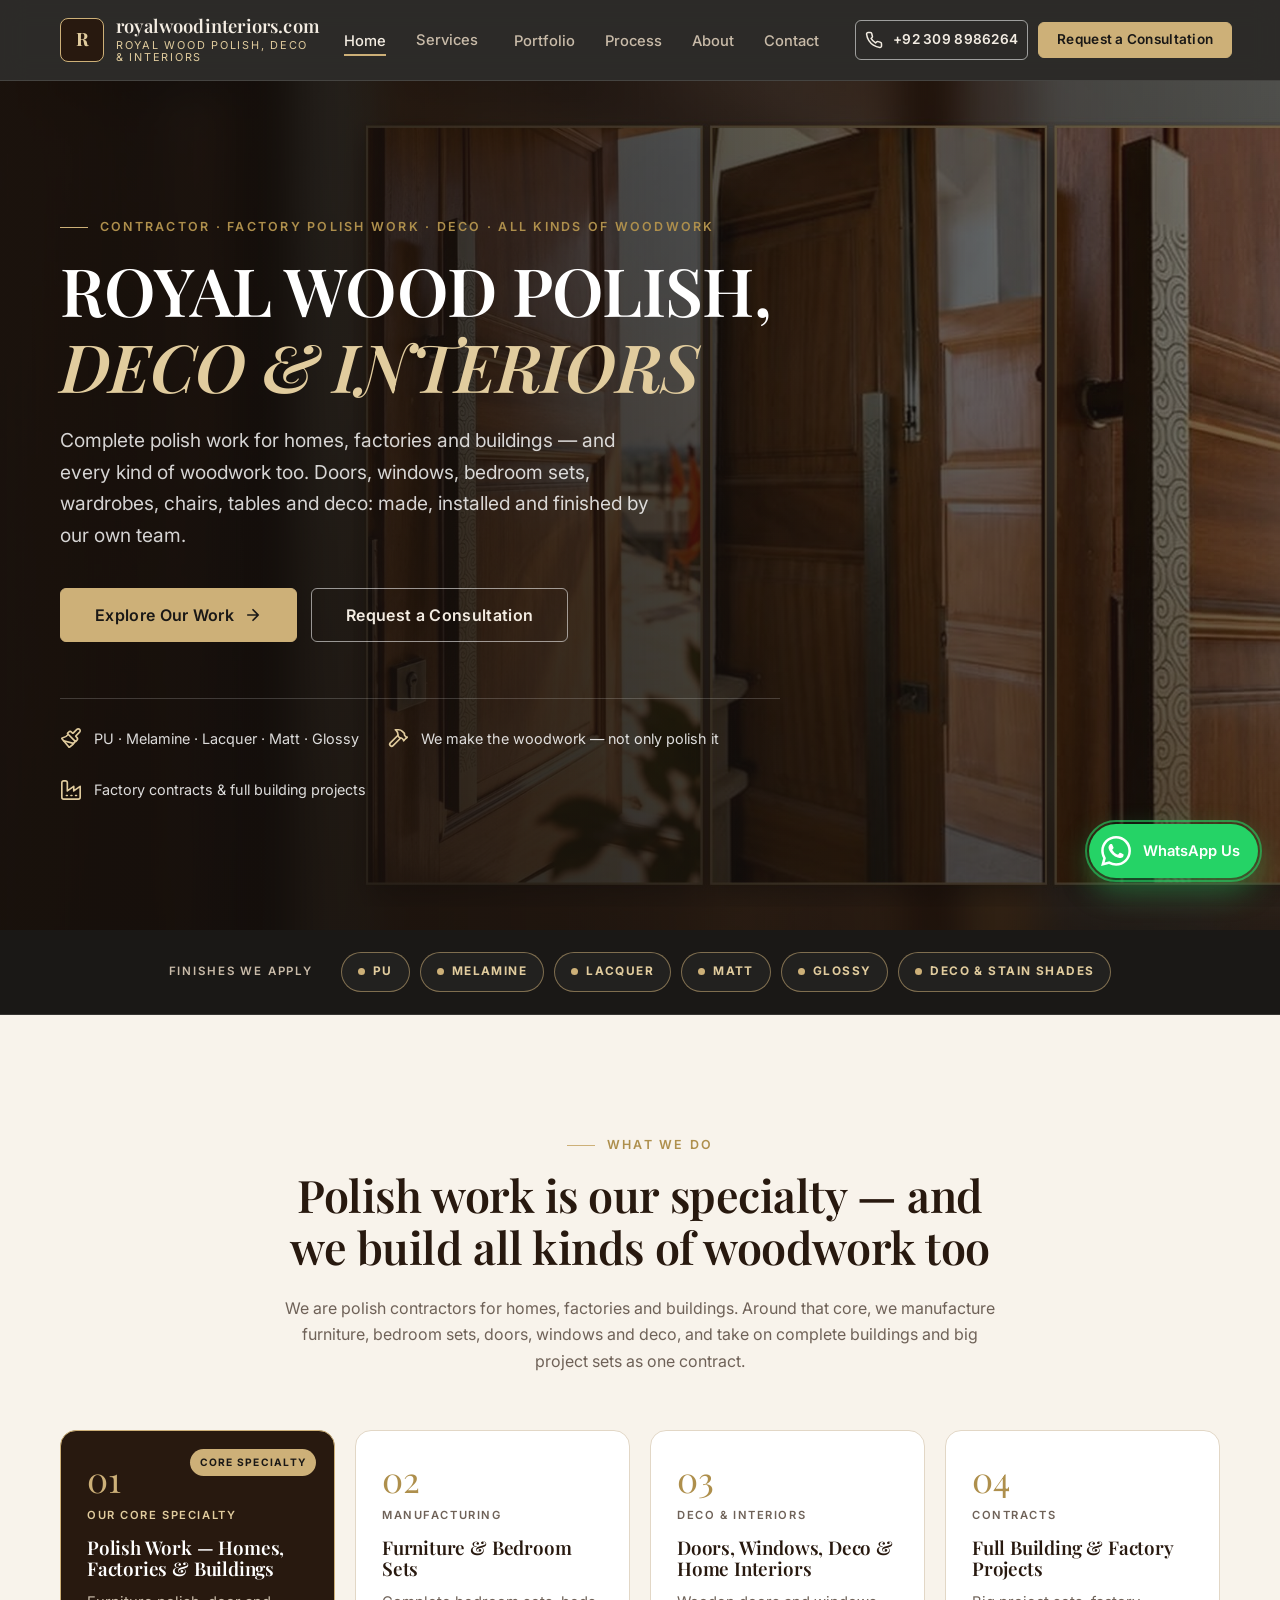
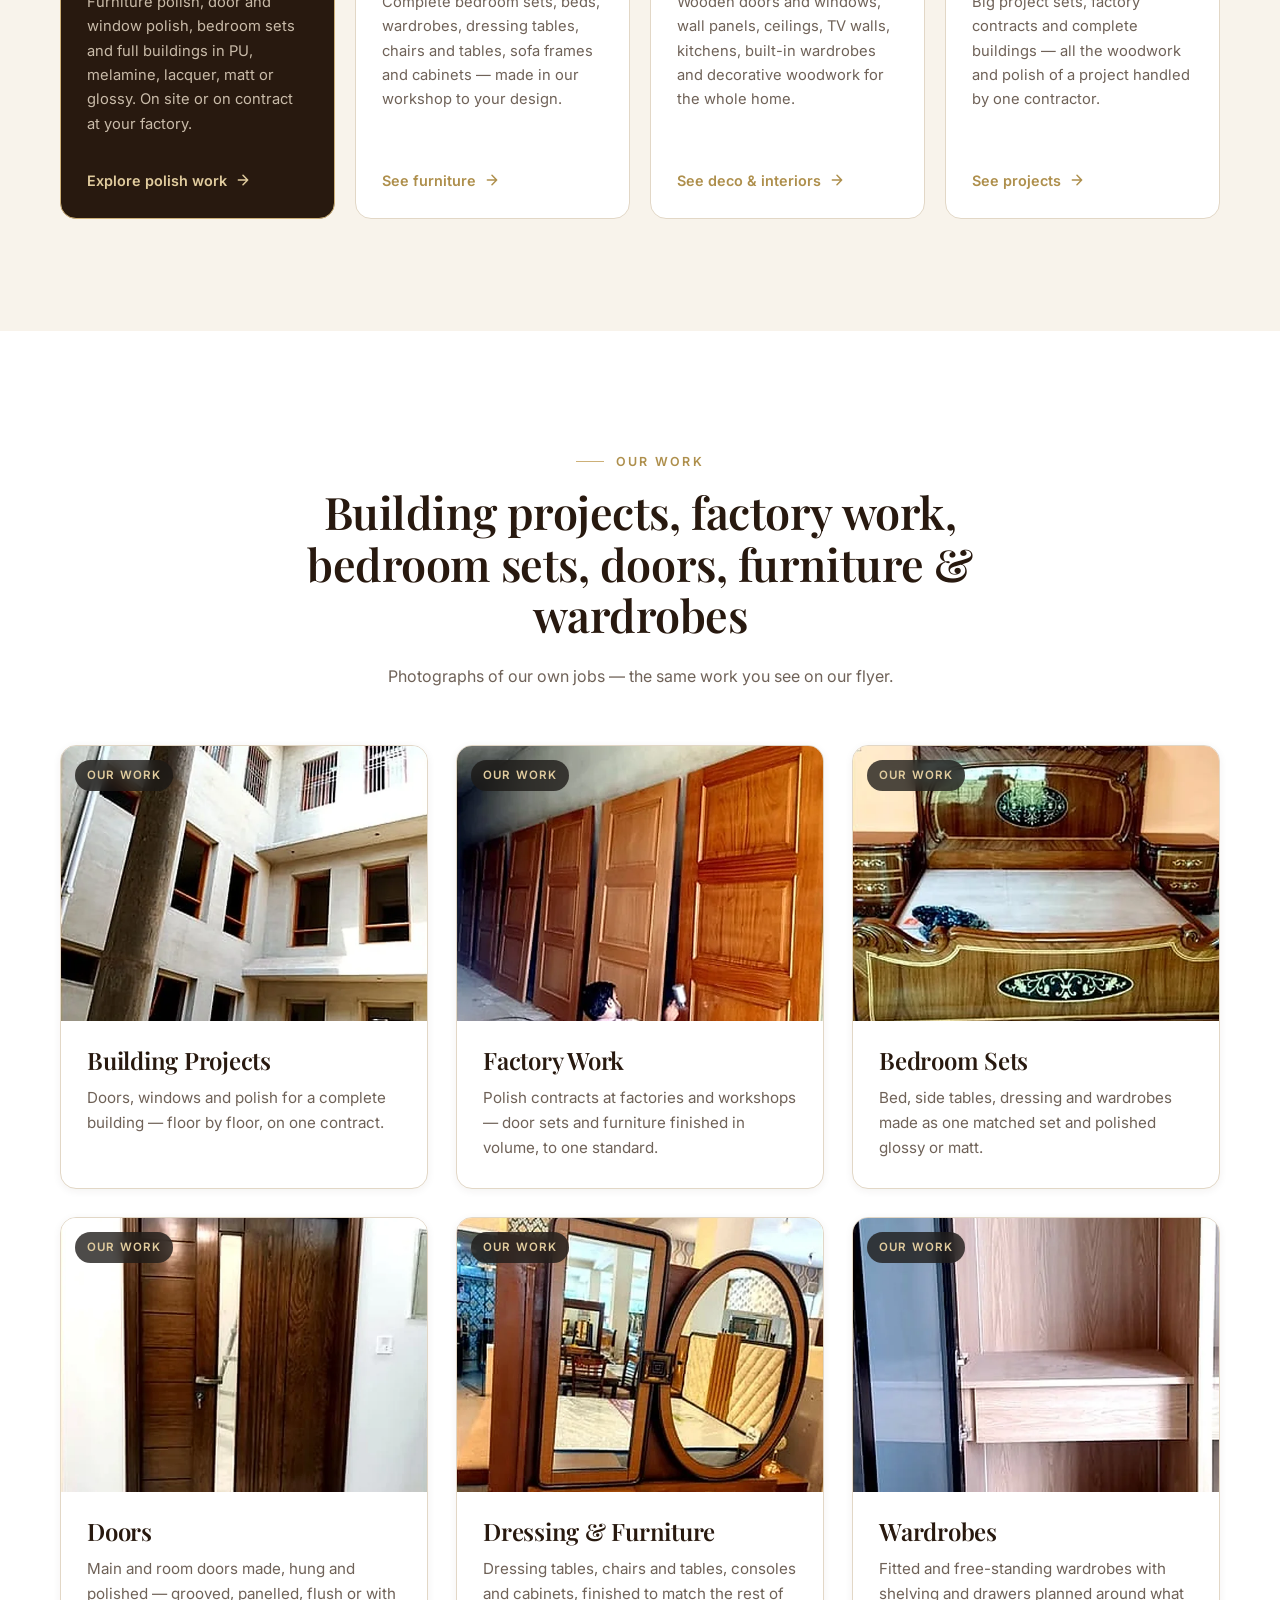
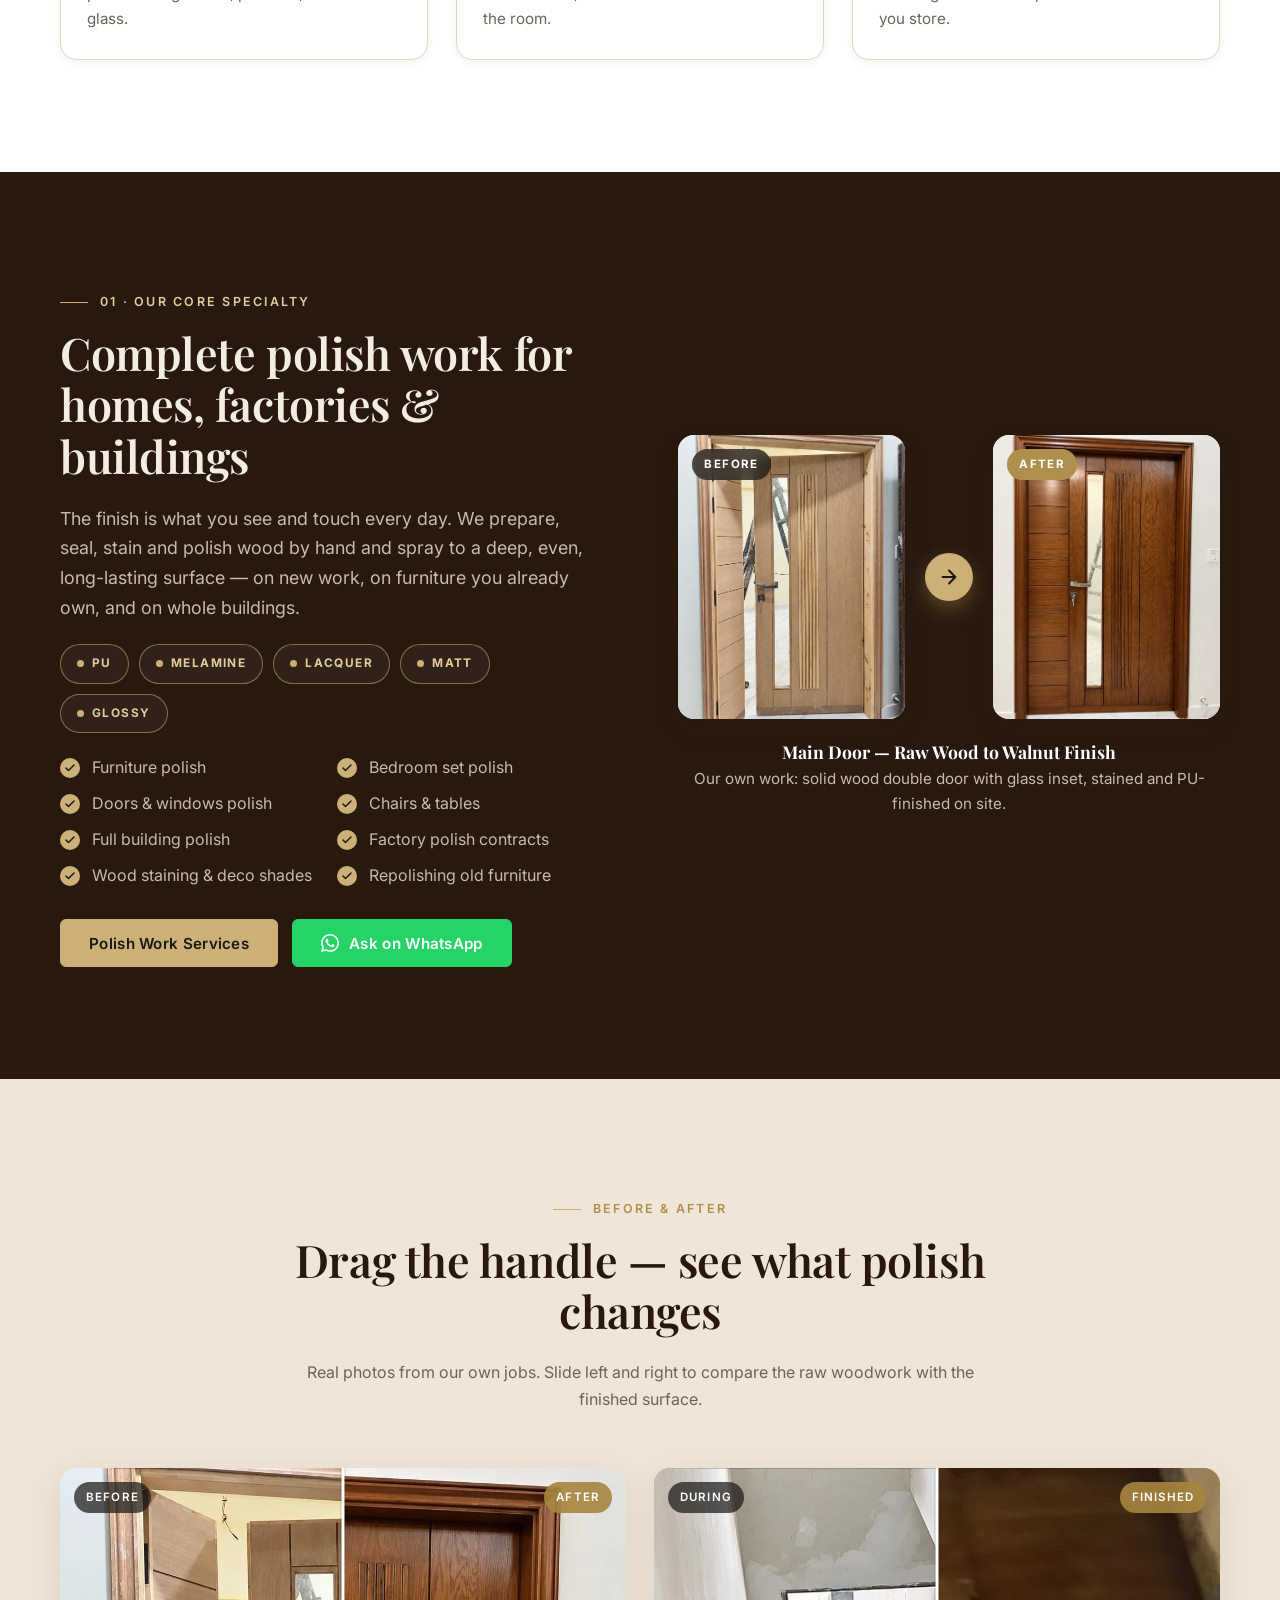
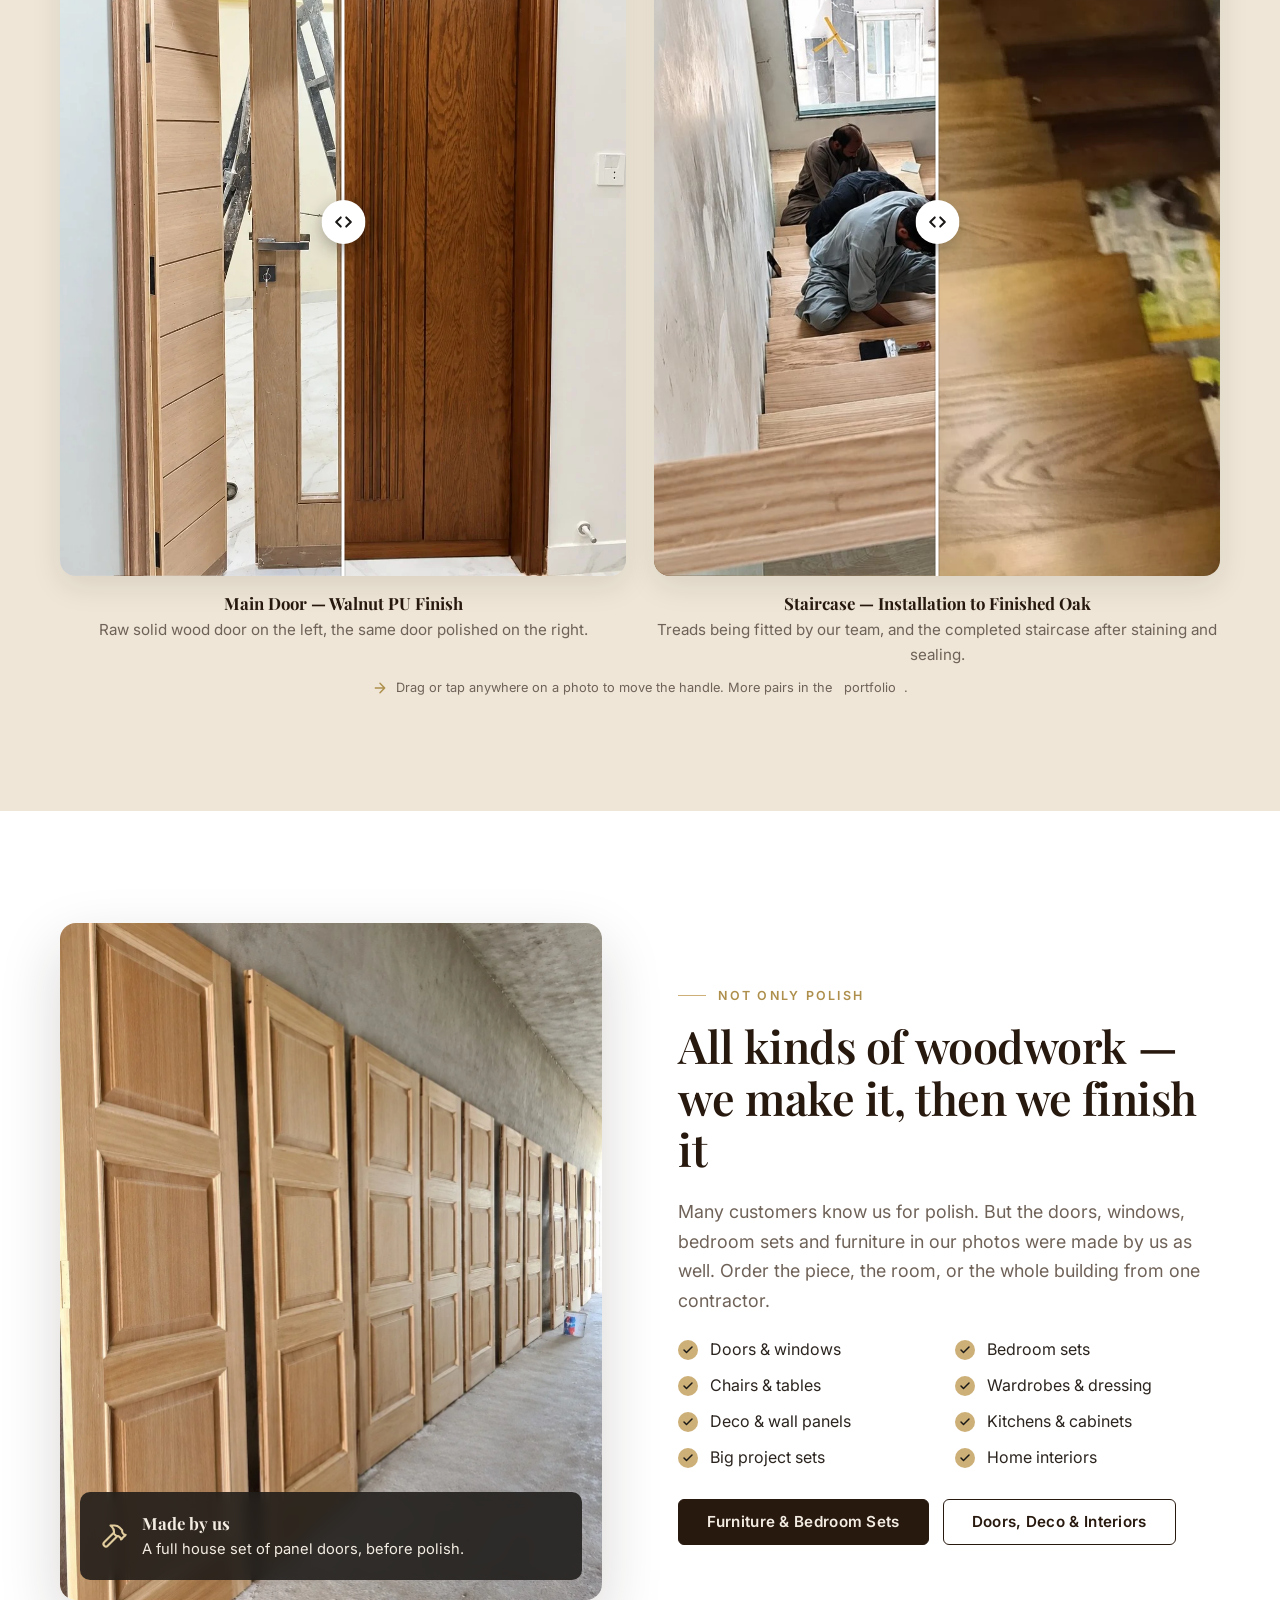
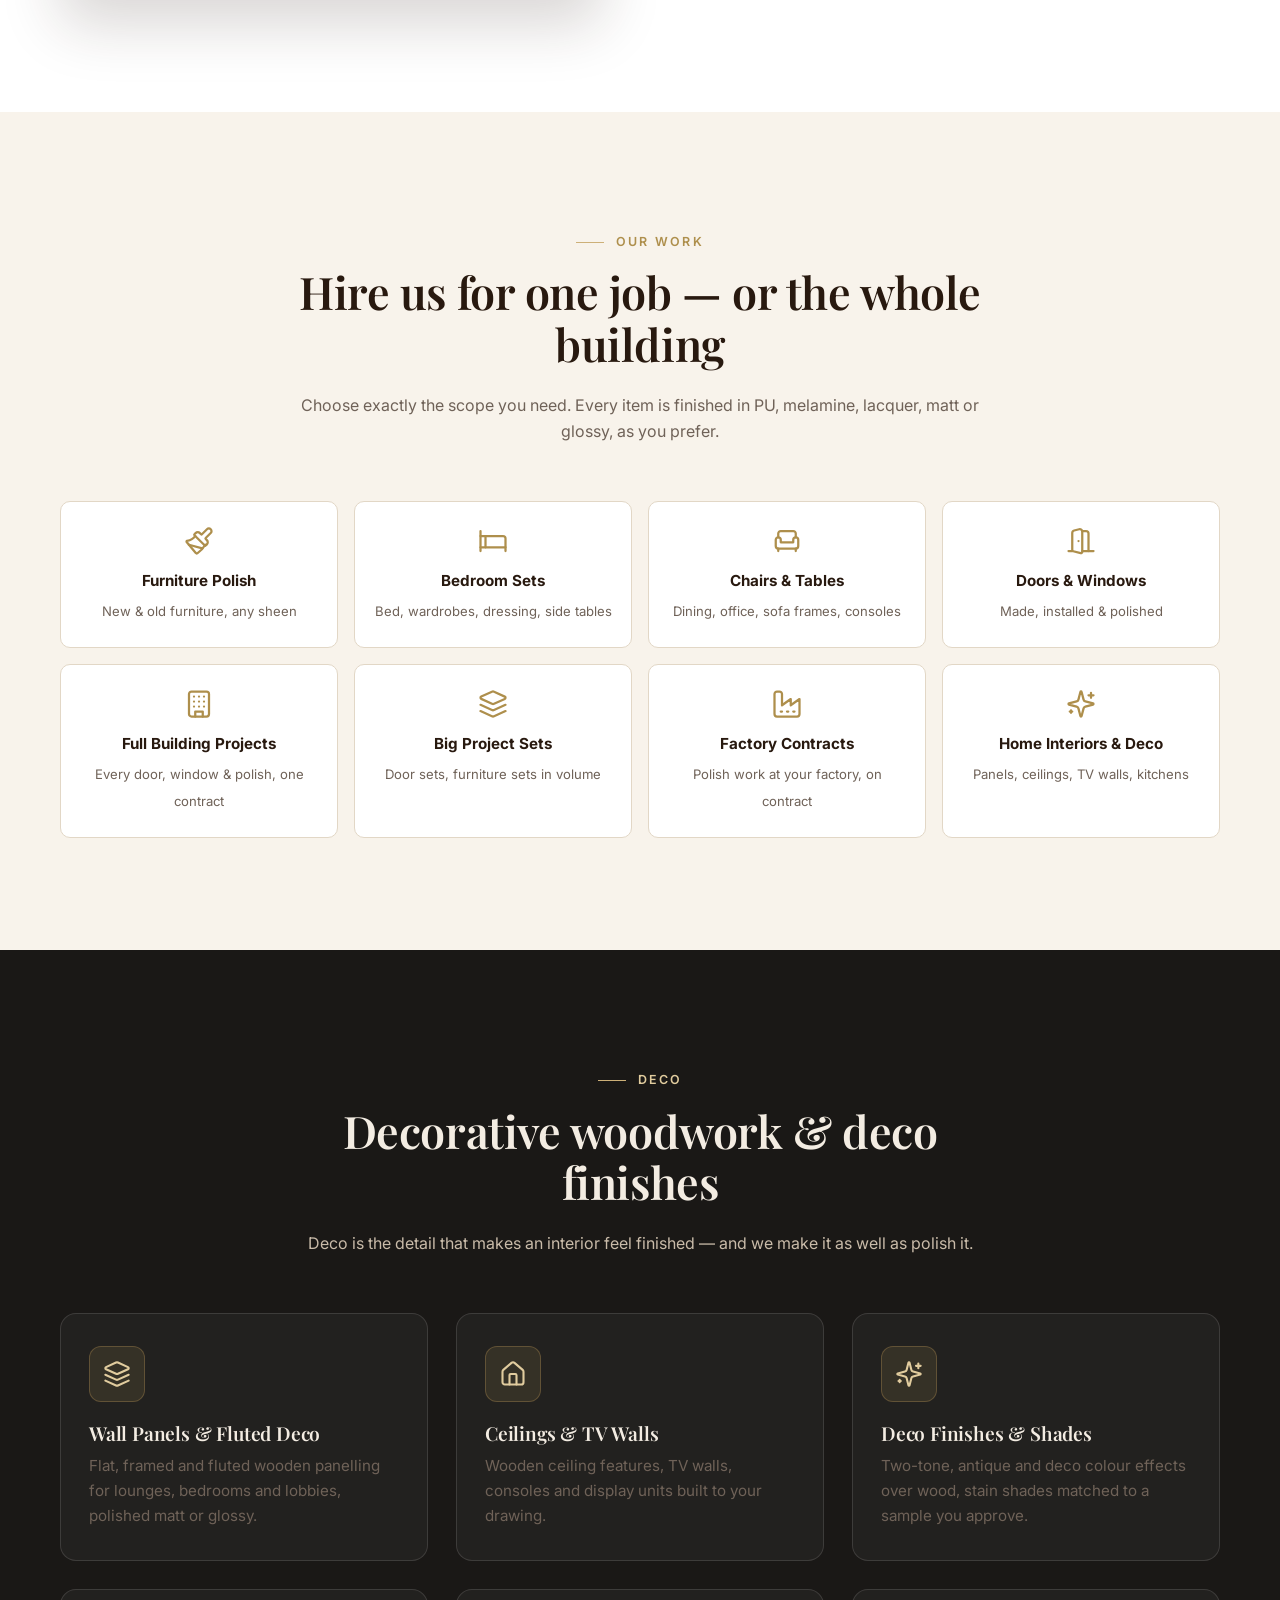
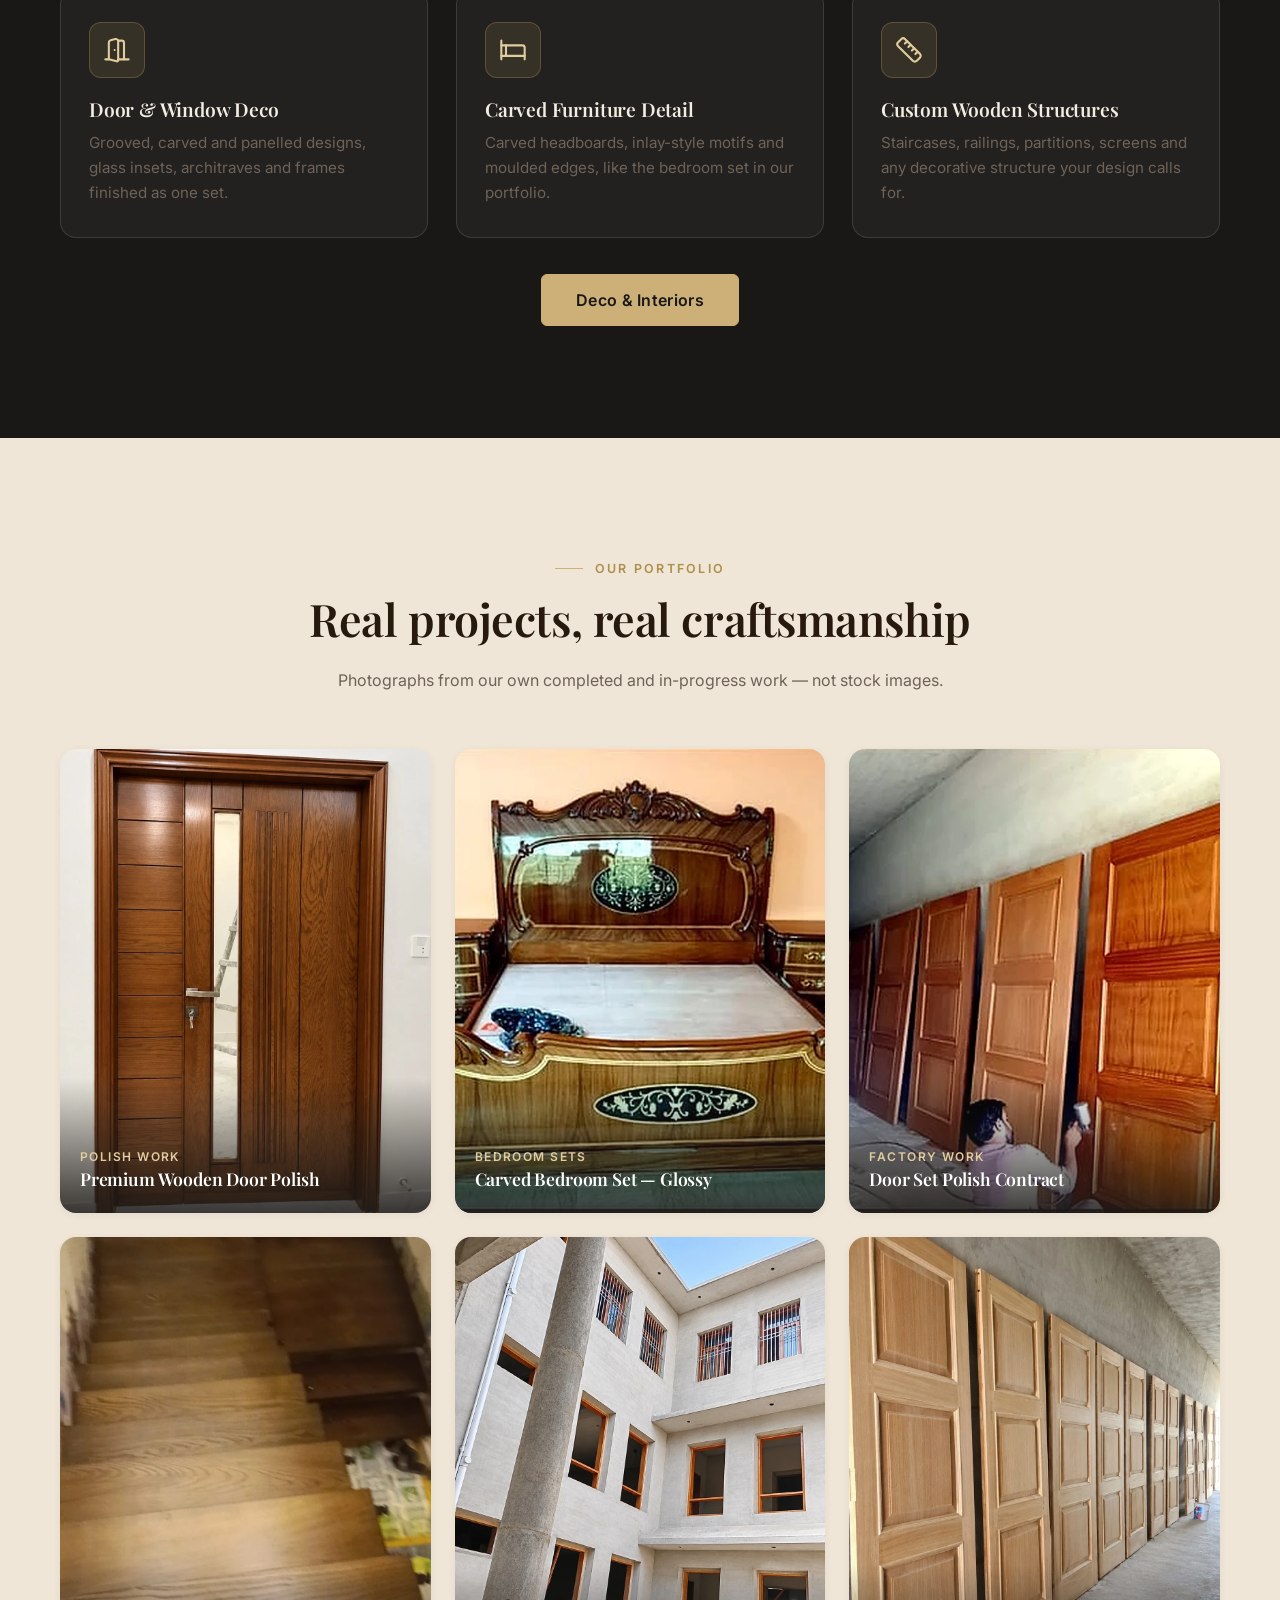
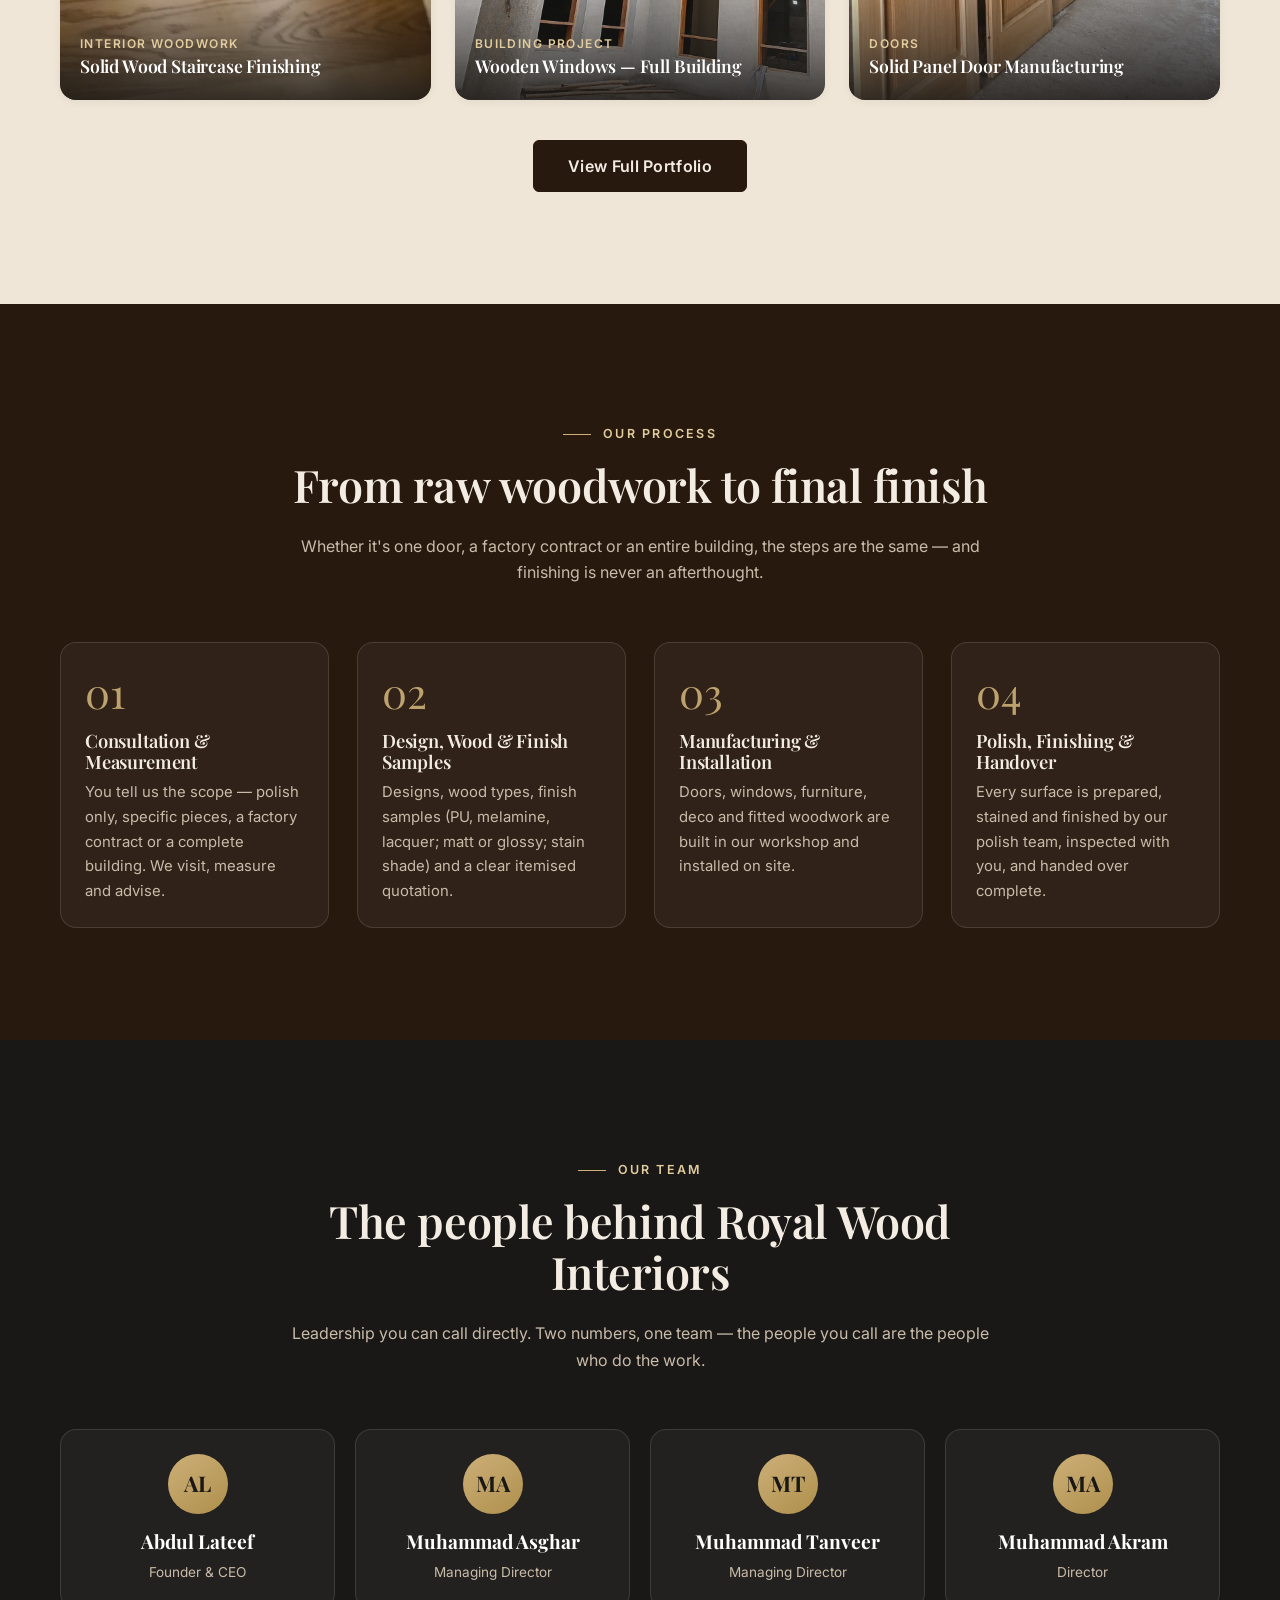
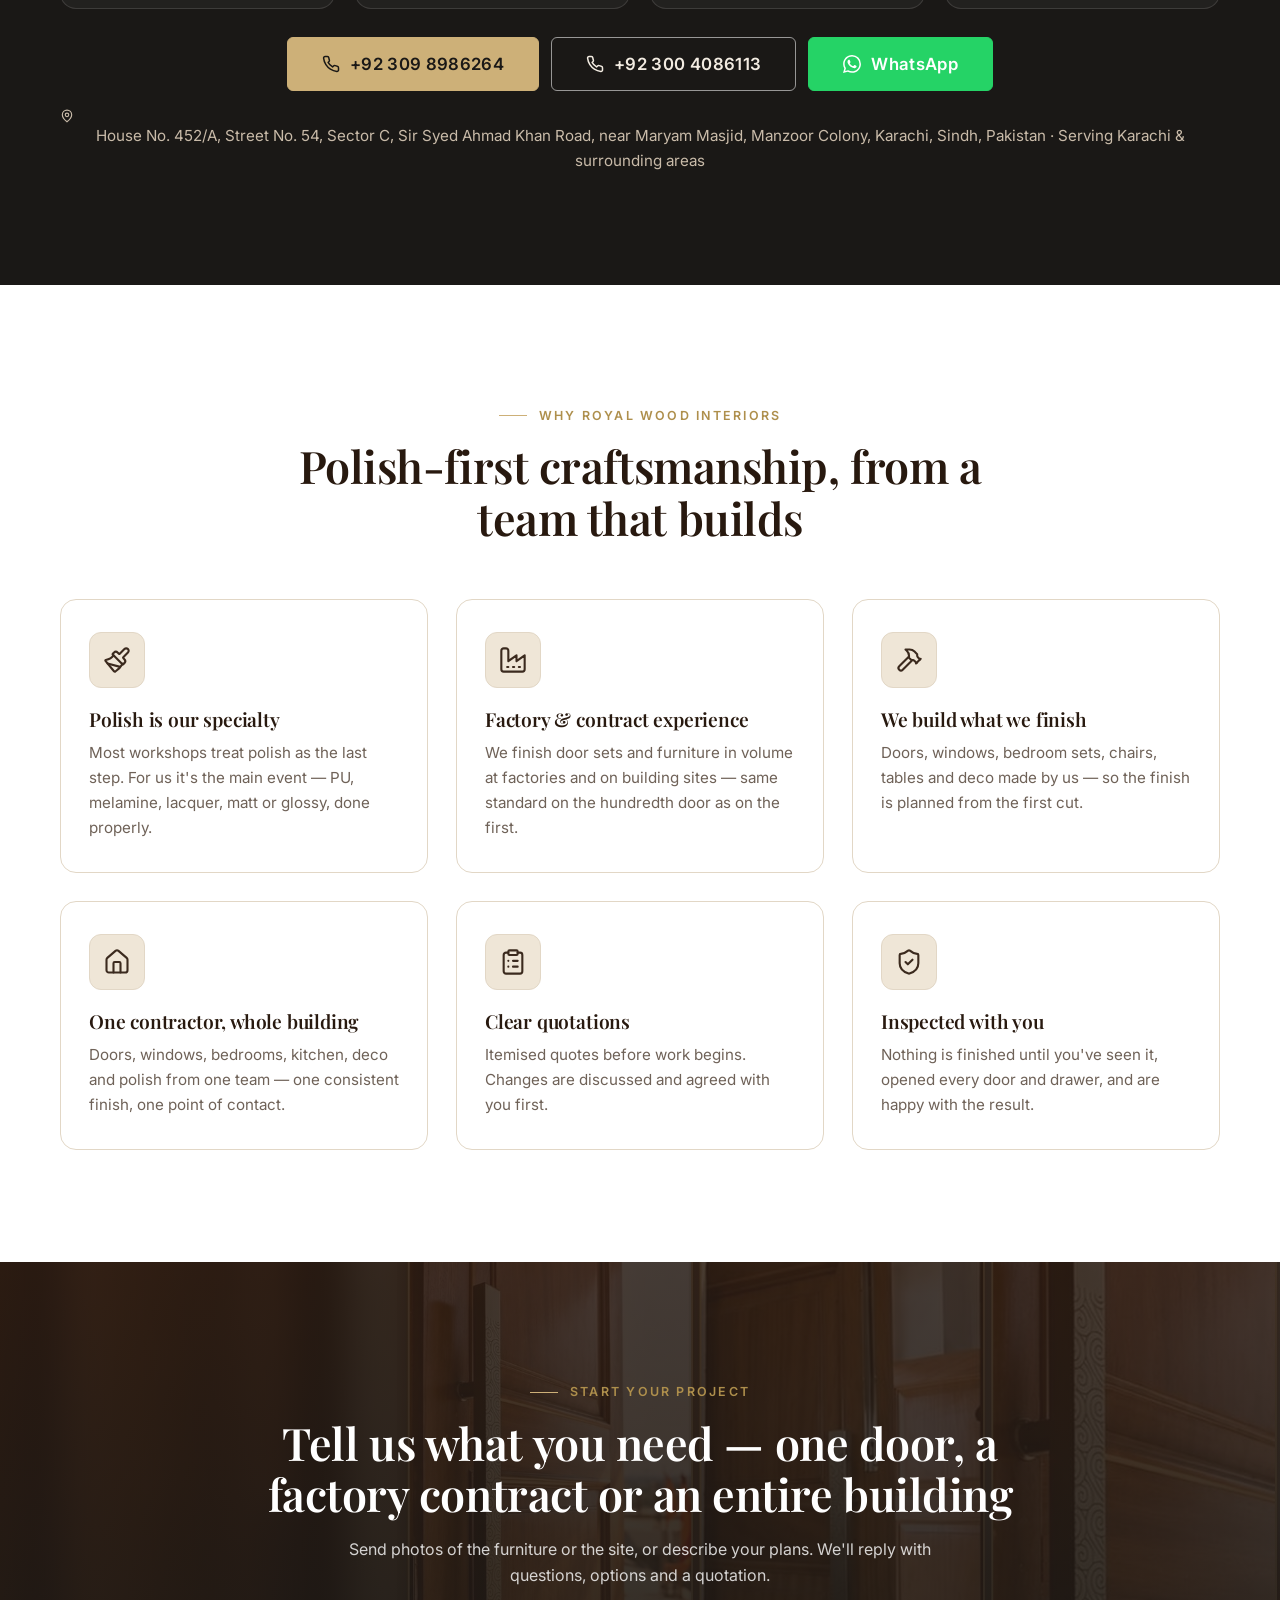
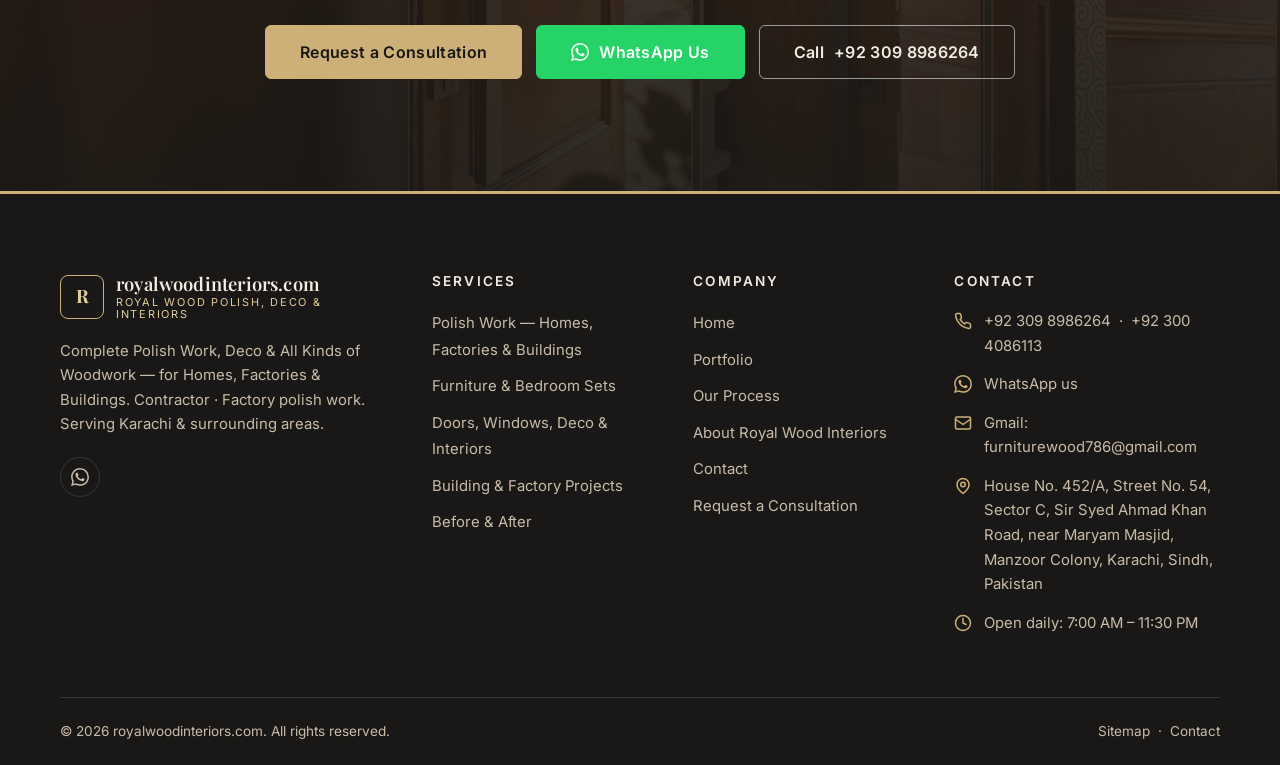
==== commit fc6b937b: "Label the footer email as Gmail and bump cache version to 3.1 Co-Authored-By: Claude Fable 5.1 <nore" ====
--- a/index.html
+++ b/index.html
@@ -17,7 +17,7 @@
   <link rel="preconnect" href="https://fonts.googleapis.com">
   <link rel="preconnect" href="https://fonts.gstatic.com" crossorigin>
   <link href="https://fonts.googleapis.com/css2?family=Playfair+Display:ital,wght@0,500;0,600;0,700;1,500&family=Inter:wght@400;500;600&display=swap" rel="stylesheet">
-  <link rel="stylesheet" href="css/styles.css?v=3.0">
+  <link rel="stylesheet" href="css/styles.css?v=3.1">
 </head>
 <body>
   <a class="skip-link" href="#main">Skip to content</a>
@@ -472,7 +472,7 @@
           <ul class="footer-contact">
             <li><svg aria-hidden="true"><use href="#i-phone"/></svg><span class="phone-pair"><a data-tel href="#"><span data-cfg="phoneDisplay">+92 309 8986264</span></a><a data-tel2 data-phone2 href="#"><span data-cfg="phone2Display">+92 300 4086113</span></a></span></li>
             <li><svg aria-hidden="true"><use href="#i-wa"/></svg><a data-wa href="#">WhatsApp us</a></li>
-            <li><svg aria-hidden="true"><use href="#i-mail"/></svg><a data-mail href="#"><span data-cfg="email">furniturewood786@gmail.com</span></a></li>
+            <li><svg aria-hidden="true"><use href="#i-mail"/></svg><span>Gmail: <a data-mail href="#"><span data-cfg="email">furniturewood786@gmail.com</span></a></span></li>
             <li><svg aria-hidden="true"><use href="#i-pin"/></svg><address data-cfg-address>House No. 452/A, Street No. 54, Sector C, Sir Syed Ahmad Khan Road, near Maryam Masjid, Manzoor Colony, Karachi, Sindh, Pakistan</address></li>
             <li><svg aria-hidden="true"><use href="#i-clock"/></svg><span data-cfg="hours">Open daily: 7:00 AM – 11:30 PM</span></li>
           </ul>
@@ -488,7 +488,7 @@
   <a class="wa-float" data-wa href="#" aria-label="Chat with us on WhatsApp"><svg aria-hidden="true"><use href="#i-wa"/></svg><span>WhatsApp Us</span></a>
   <button class="to-top" aria-label="Back to top"><svg aria-hidden="true"><use href="#i-up"/></svg></button>
 
-  <script src="js/config.js?v=3.0"></script>
-  <script src="js/main.js?v=3.0"></script>
+  <script src="js/config.js?v=3.1"></script>
+  <script src="js/main.js?v=3.1"></script>
 </body>
 </html>
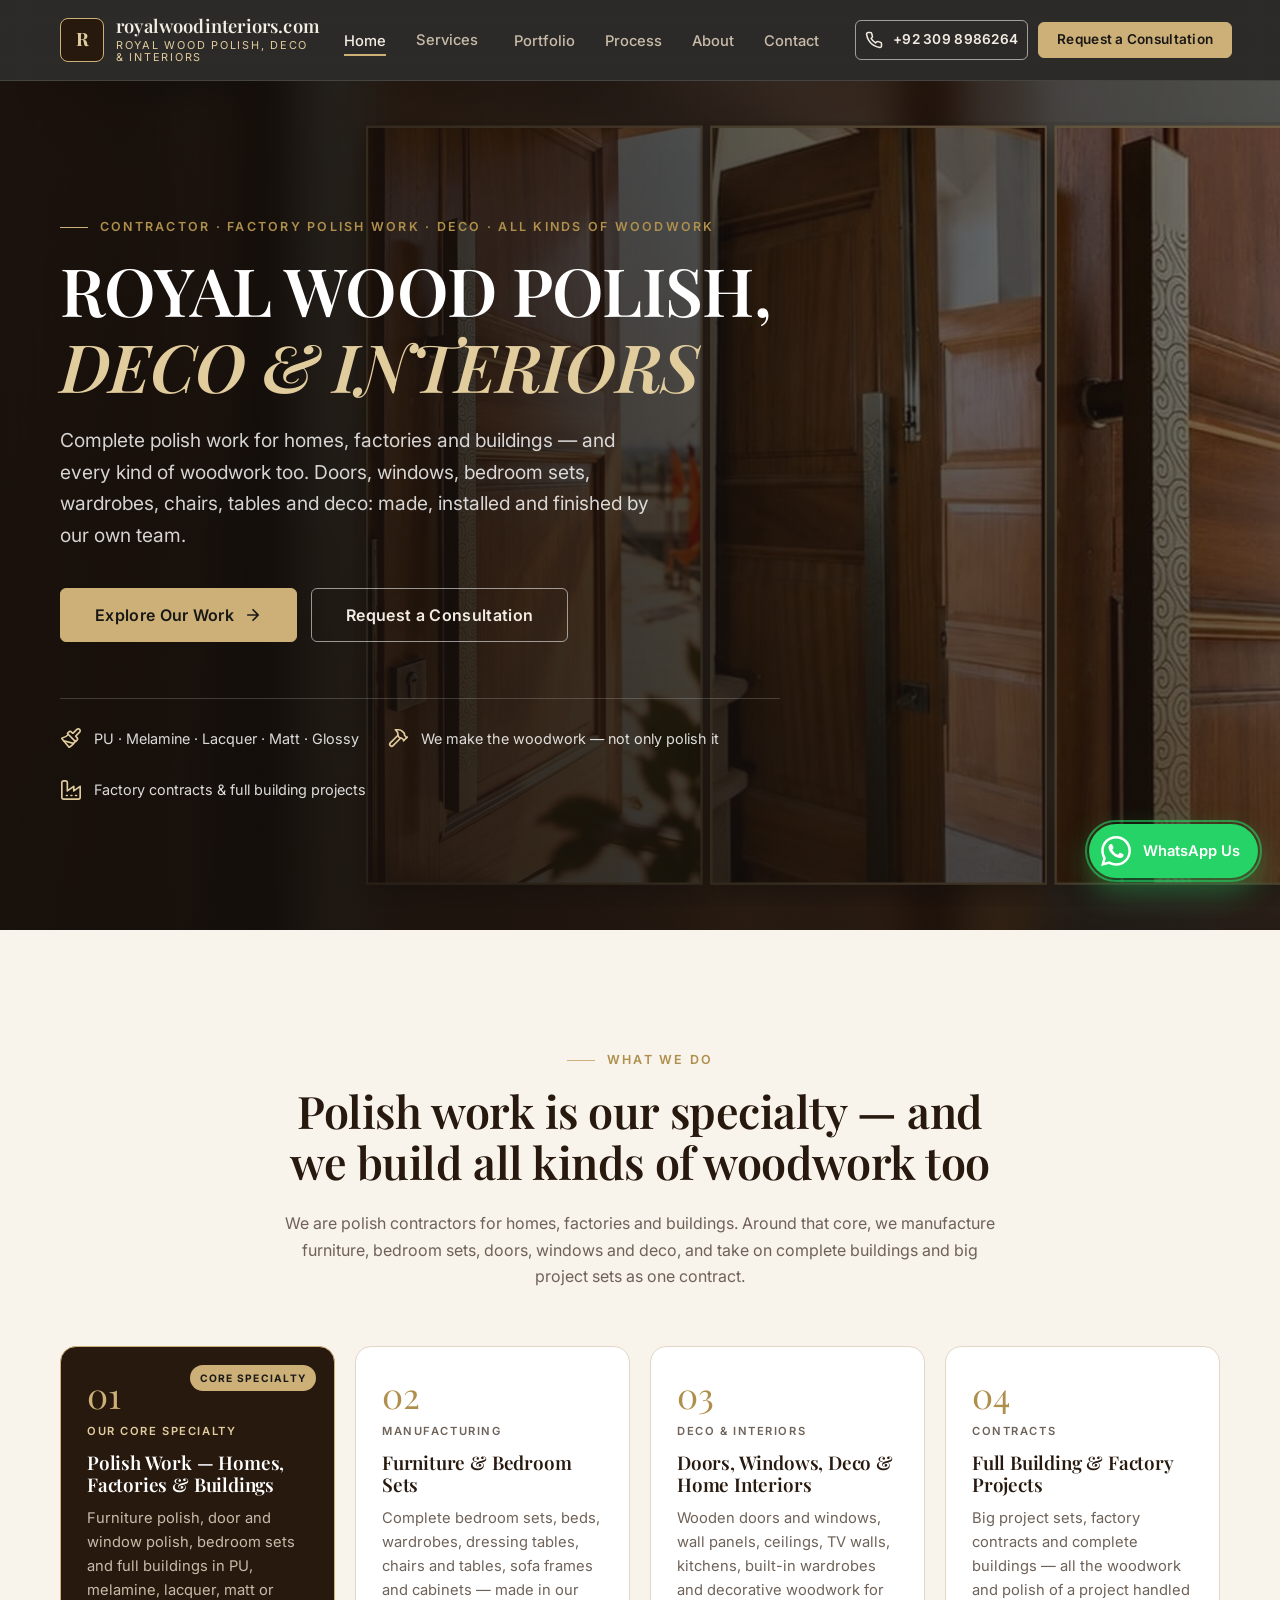
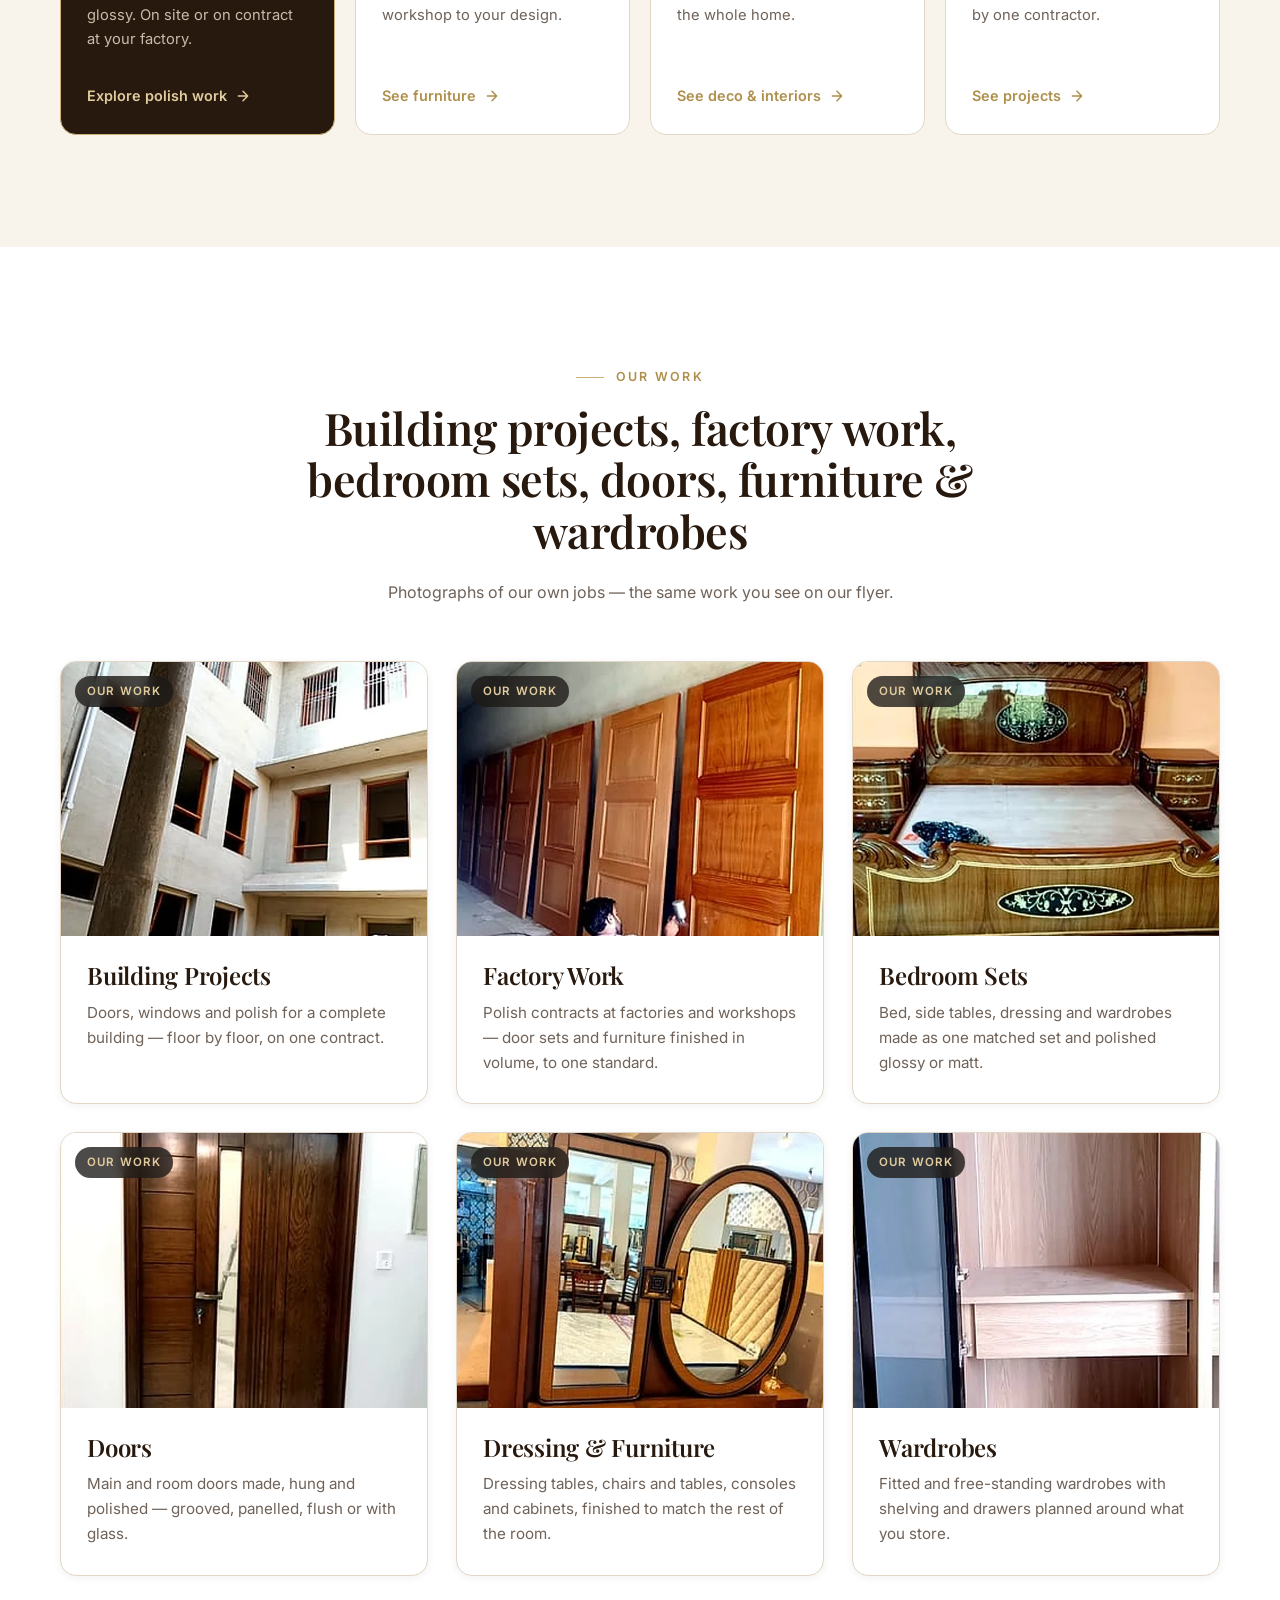
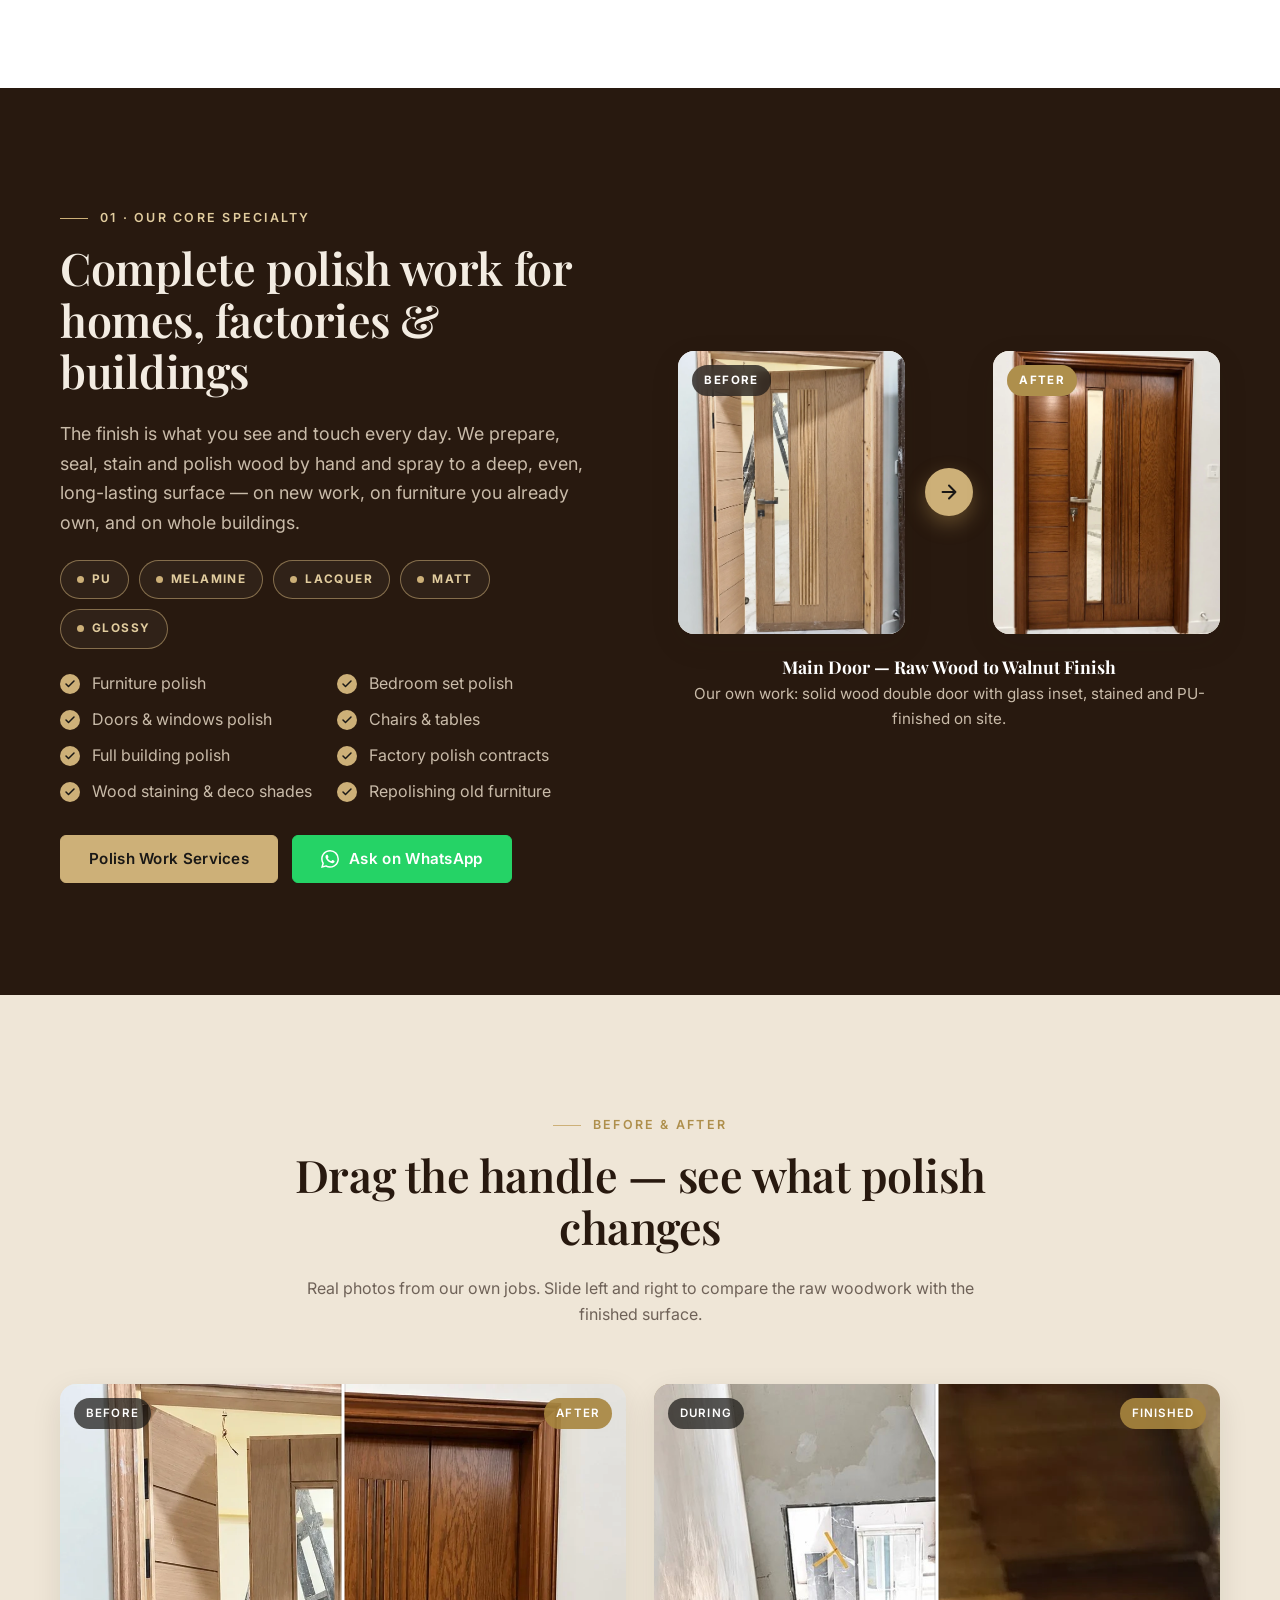
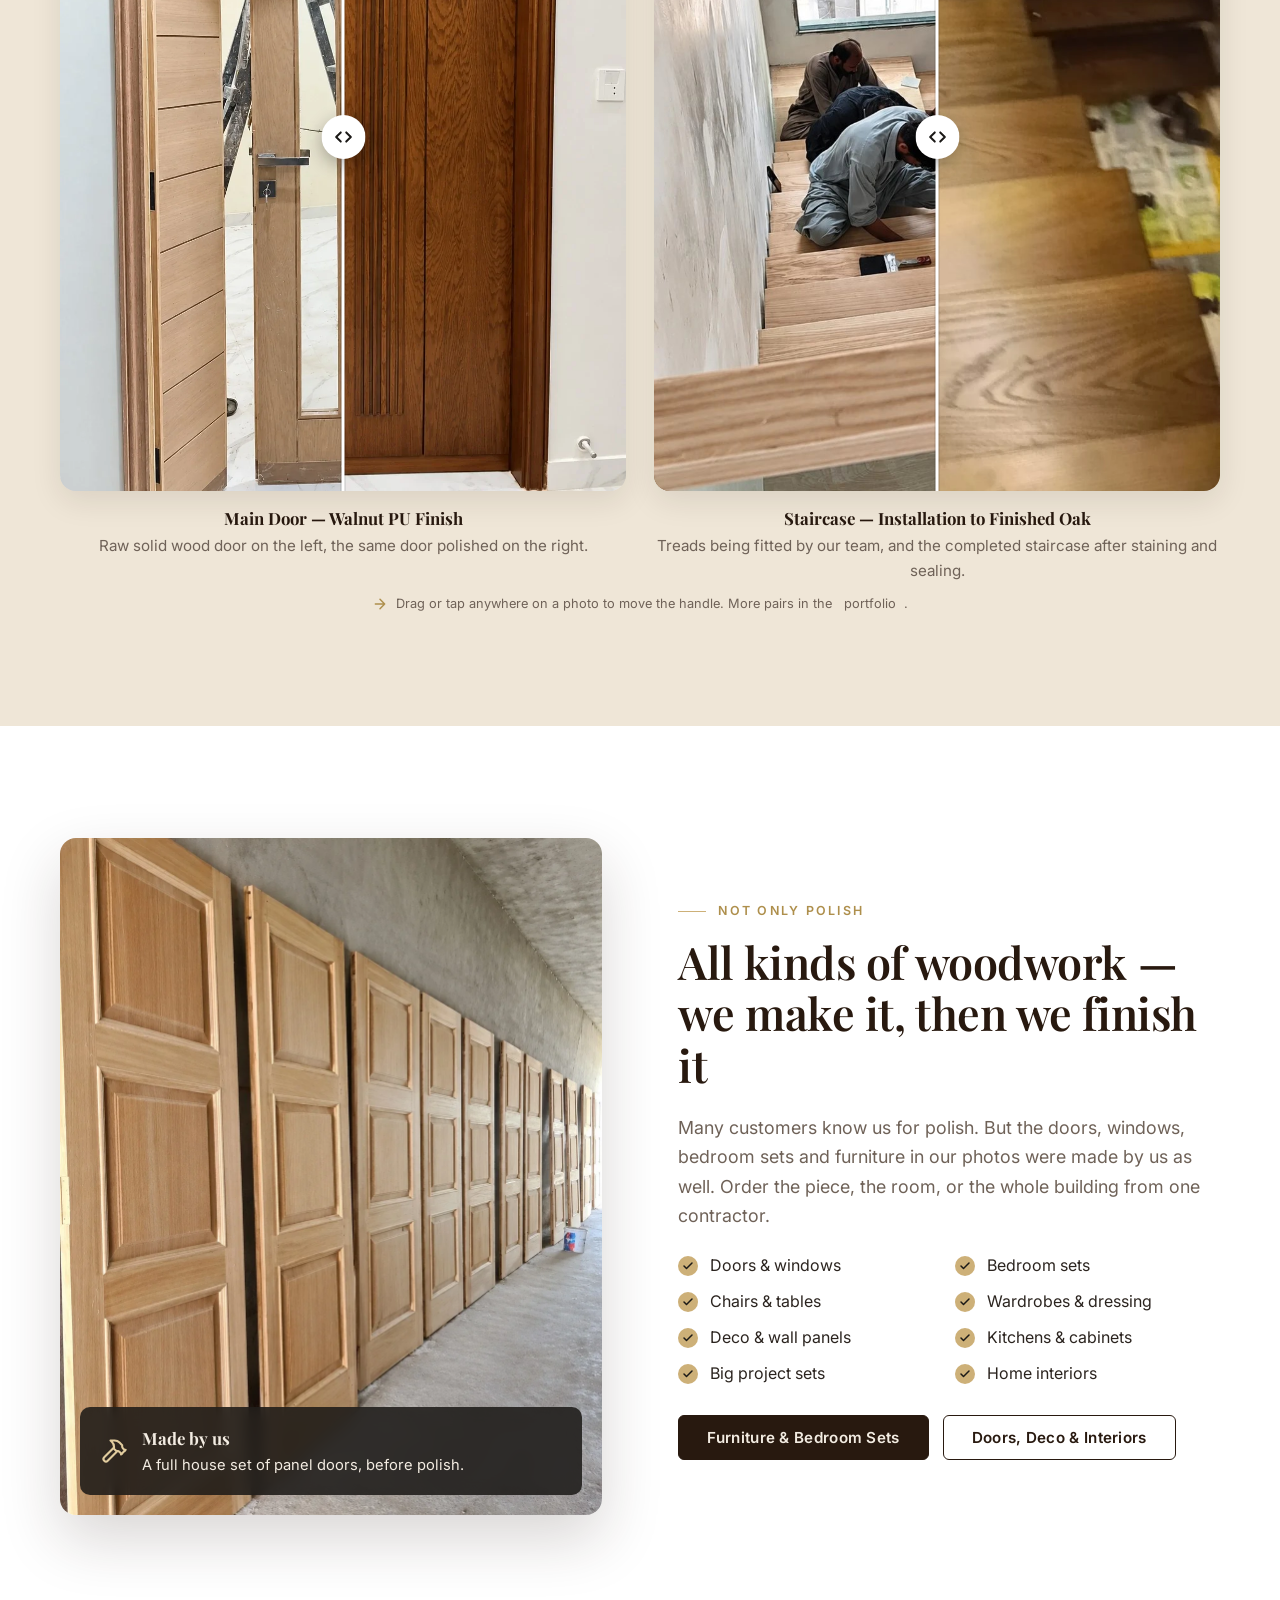
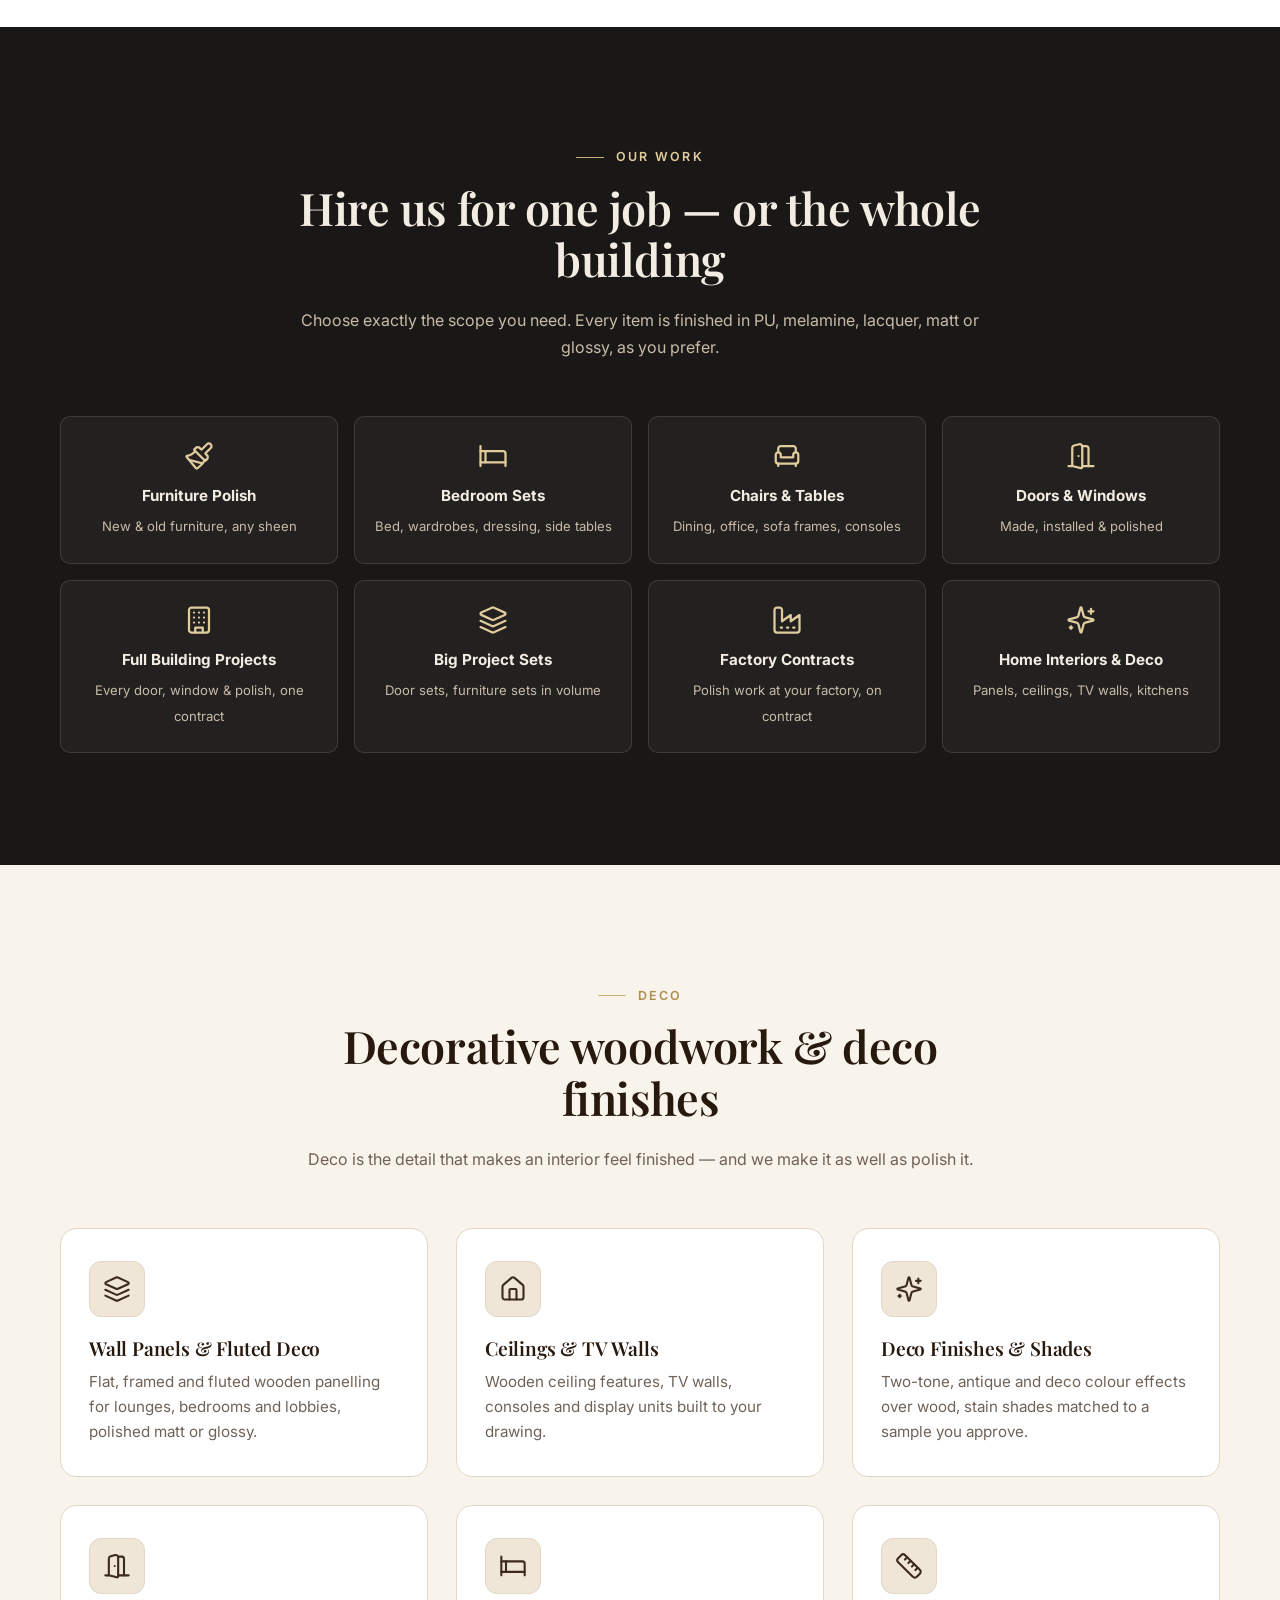
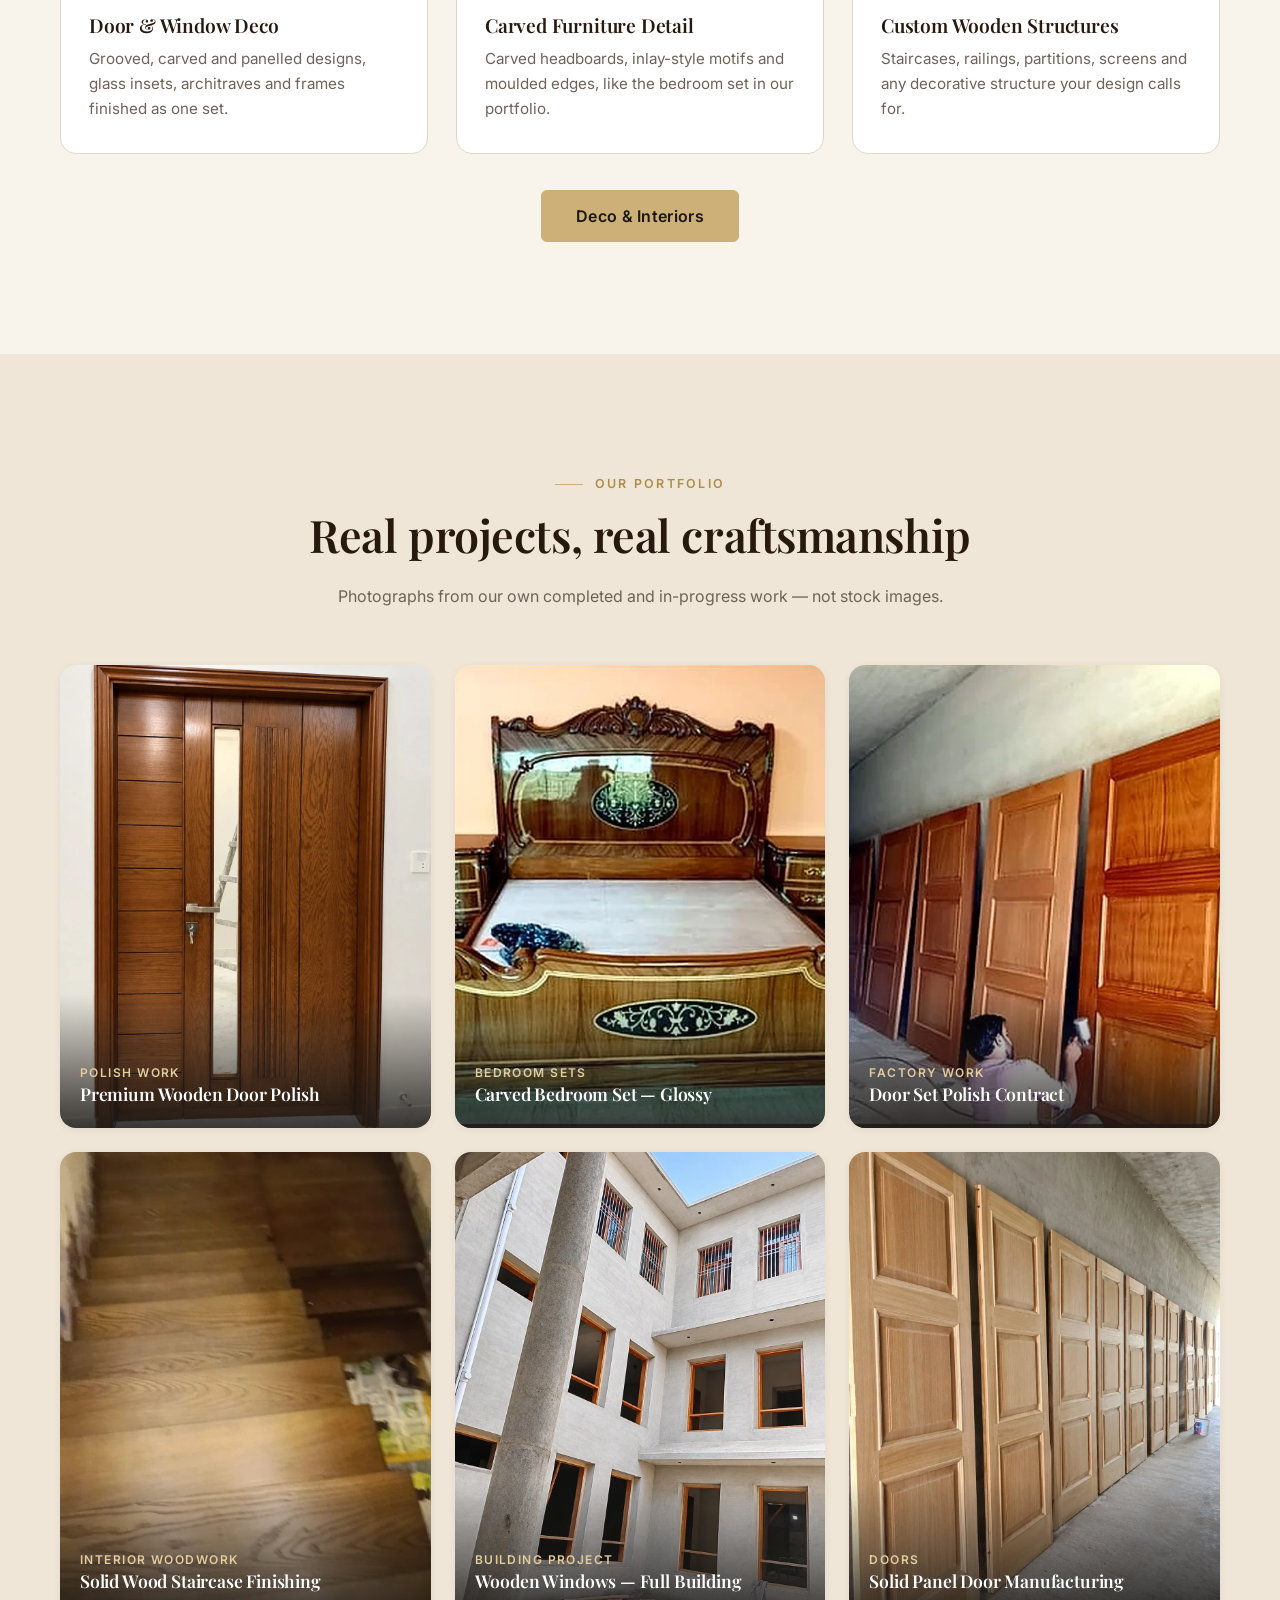
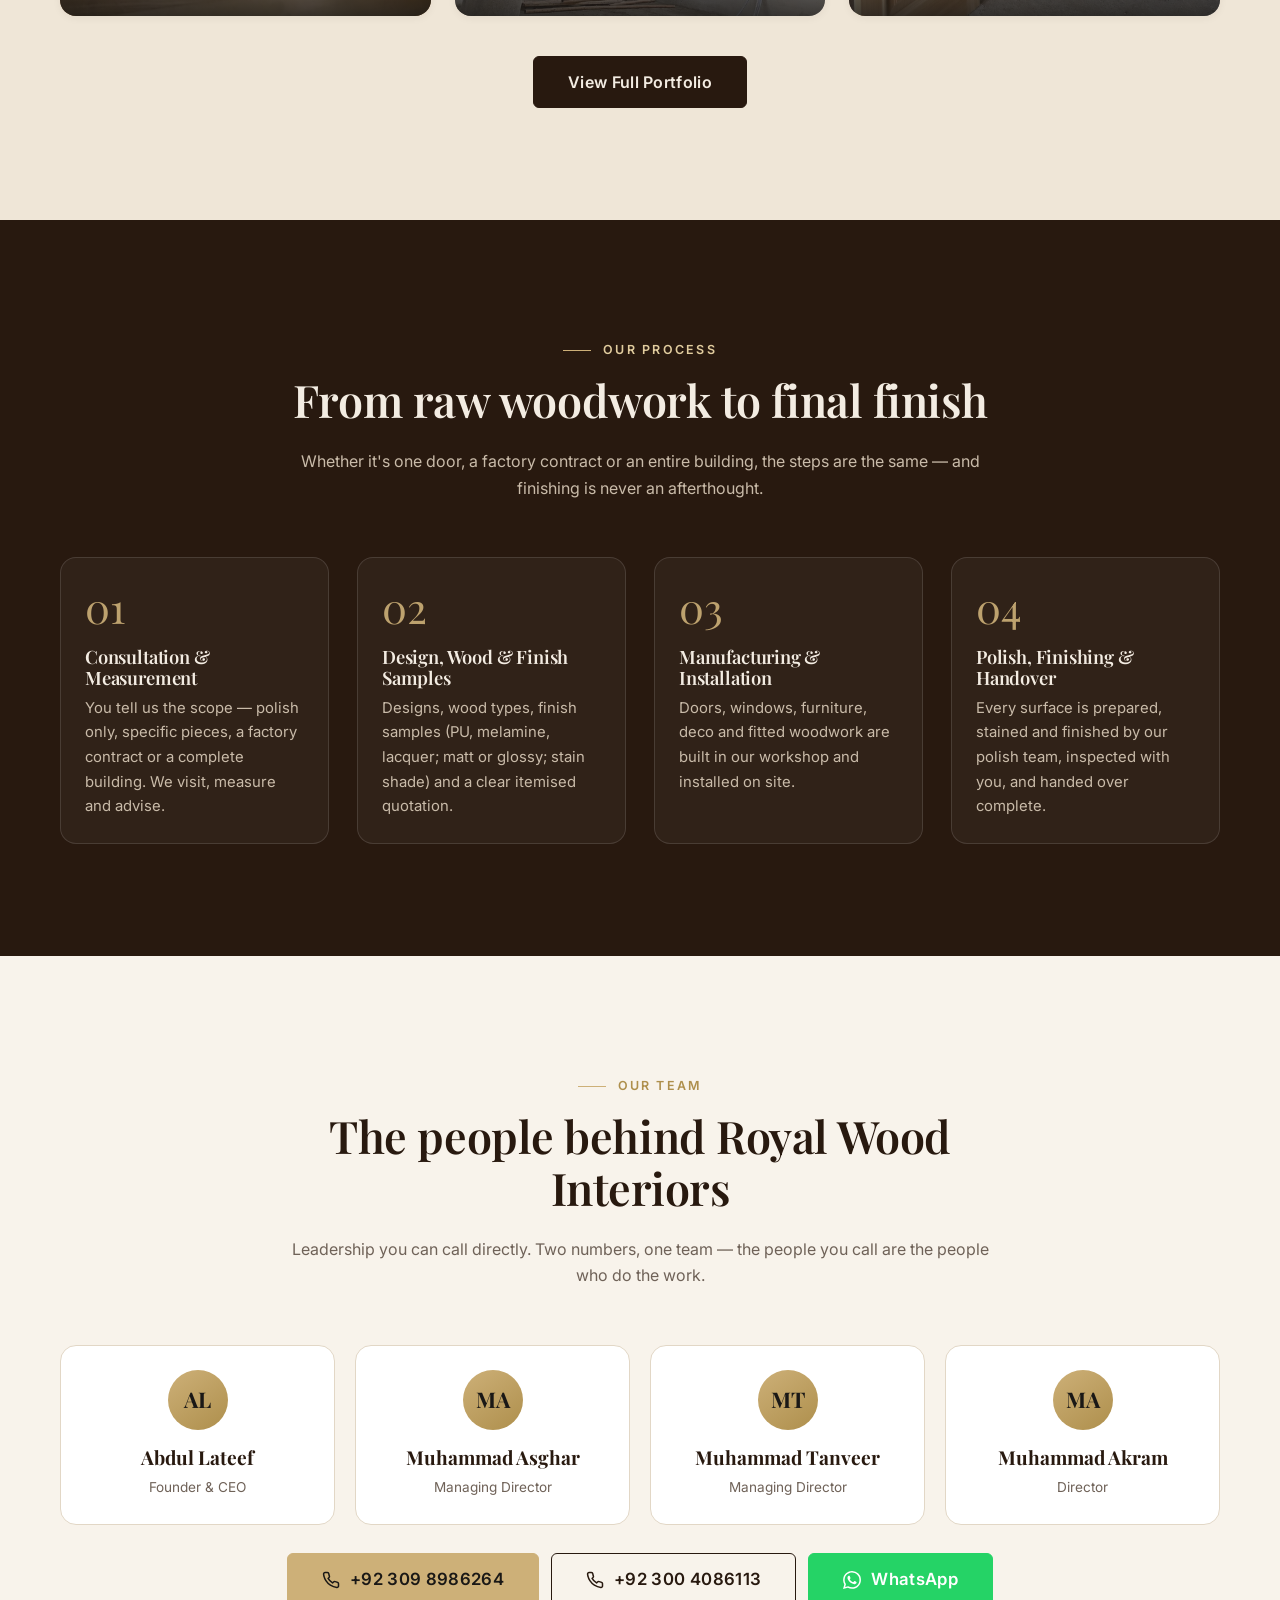
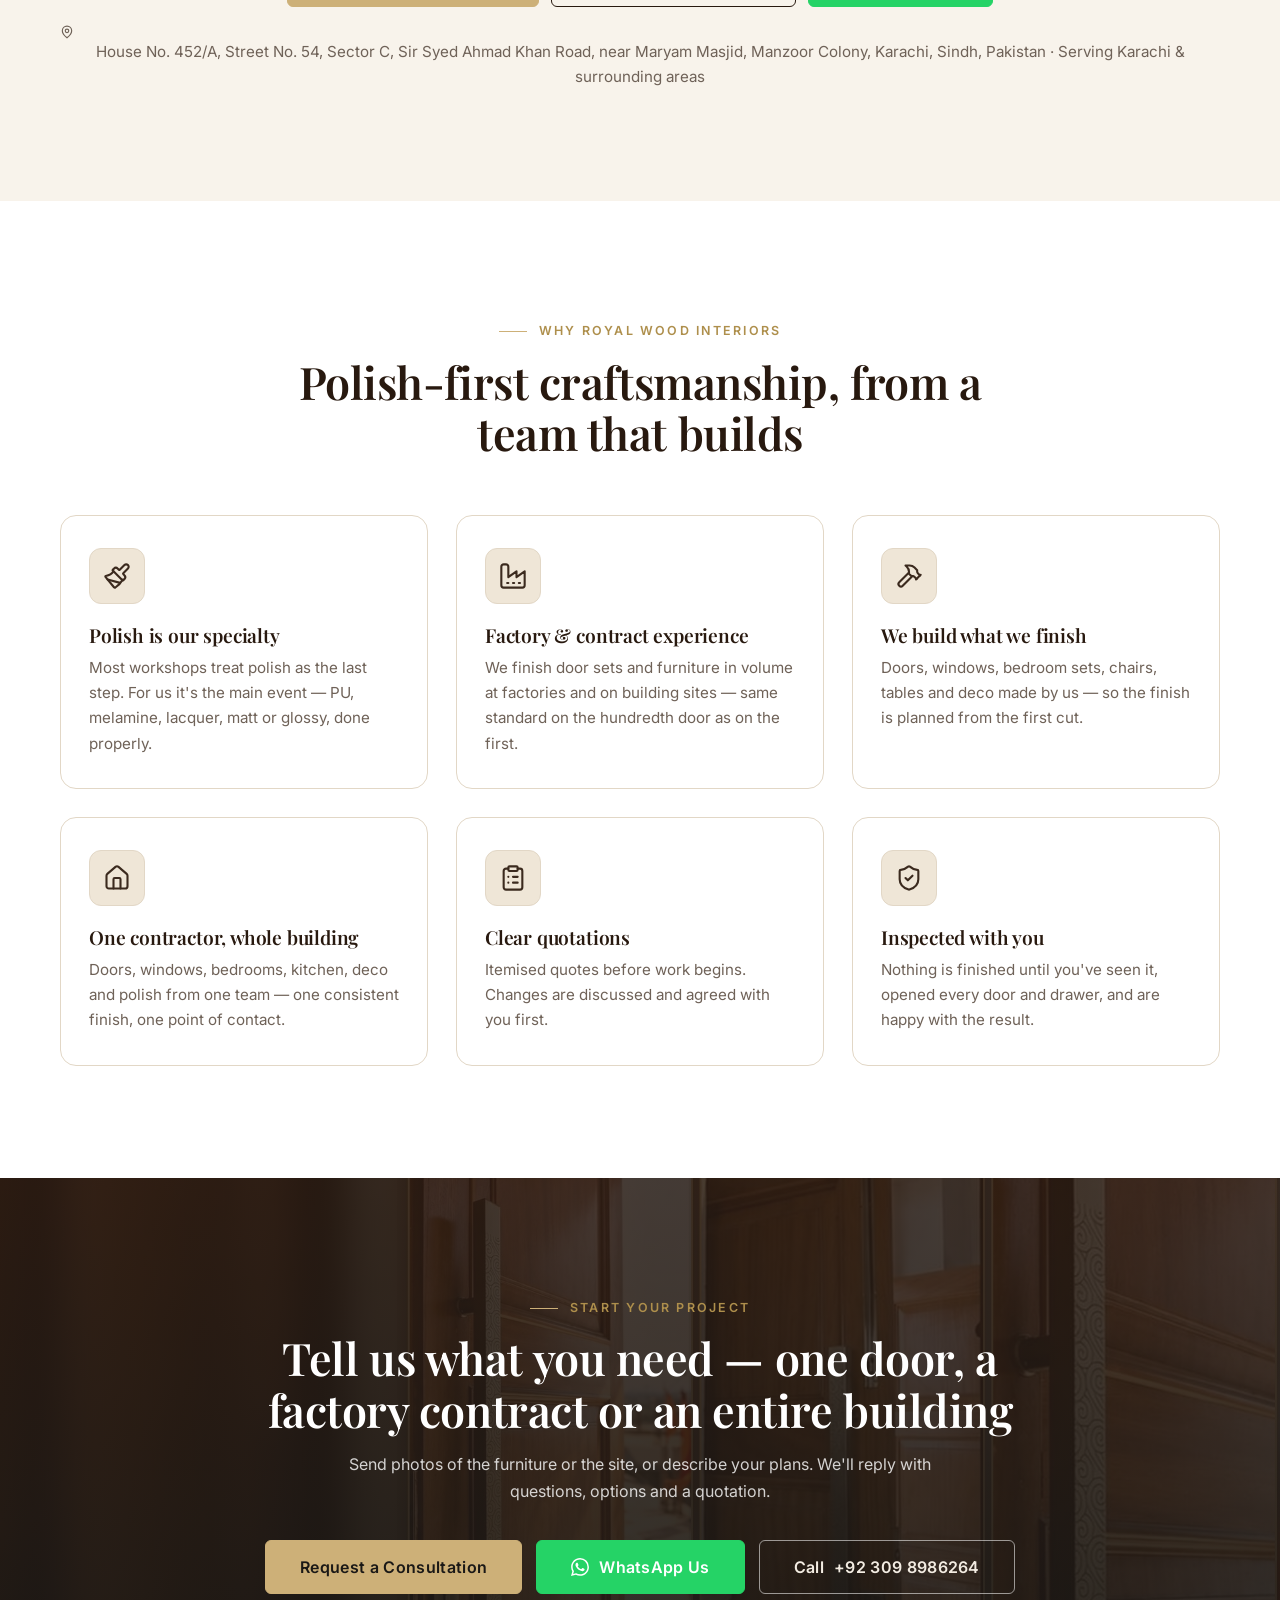
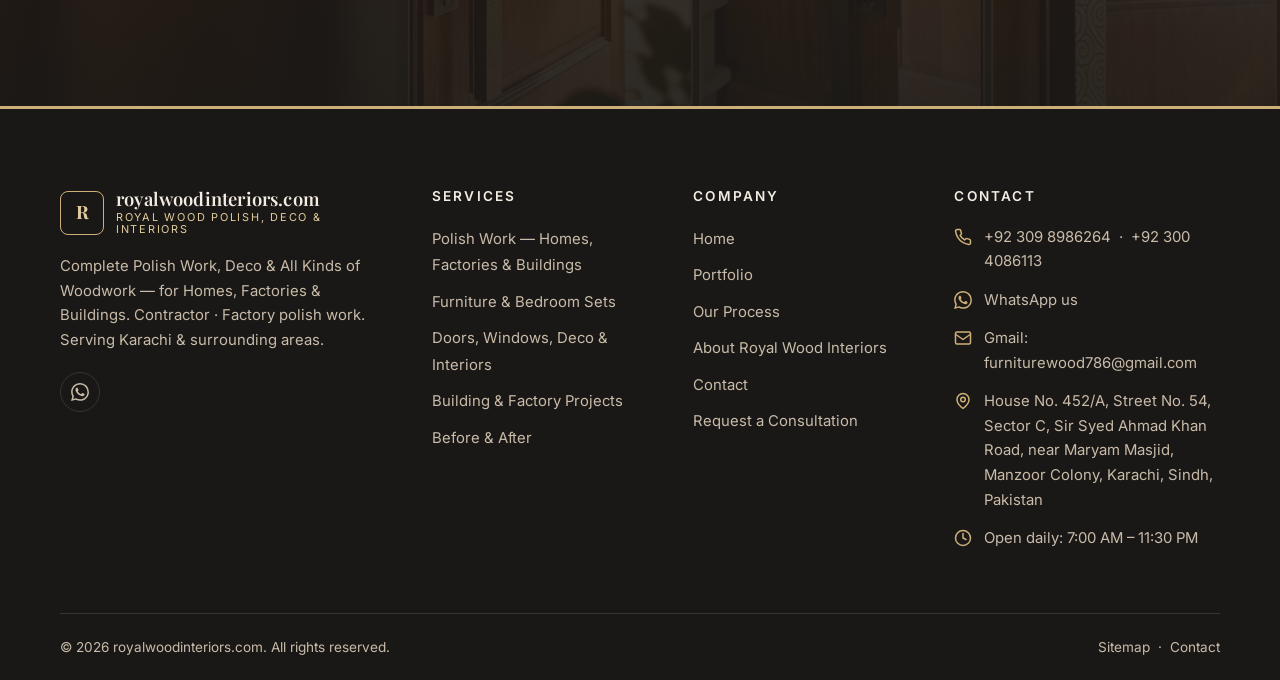
==== commit 2b0dde6f: "Restore the earlier section colour rhythm; keep low-res flyer crops to small cards - Remove the blac" ====
--- a/index.html
+++ b/index.html
@@ -109,16 +109,6 @@
       </div>
     </section>
 
-    <!-- ================= FINISH STRIP ================= -->
-    <div class="strip on-dark" aria-label="Finishes we apply">
-      <div class="container strip-inner">
-        <span class="label">Finishes we apply</span>
-        <div class="chips">
-          <span class="chip">PU</span><span class="chip">Melamine</span><span class="chip">Lacquer</span><span class="chip">Matt</span><span class="chip">Glossy</span><span class="chip">Deco &amp; Stain Shades</span>
-        </div>
-      </div>
-    </div>
-
     <!-- ================= SERVICE HIERARCHY ================= -->
     <section class="section bg-cream" aria-labelledby="tiers-title">
       <div class="container">
@@ -301,7 +291,7 @@
     </section>
 
     <!-- ================= OUR WORK LIST (8 services) ================= -->
-    <section class="section bg-cream" aria-labelledby="hire-title">
+    <section class="section bg-charcoal on-dark" aria-labelledby="hire-title">
       <div class="container">
         <div class="section-head center reveal">
           <span class="eyebrow">Our Work</span>
@@ -309,20 +299,20 @@
           <p>Choose exactly the scope you need. Every item is finished in PU, melamine, lacquer, matt or glossy, as you prefer.</p>
         </div>
         <div class="hire-grid cols-4">
-          <a class="hire light reveal" href="wood-polishing.html"><svg aria-hidden="true"><use href="#i-brush"/></svg><strong>Furniture Polish</strong><span>New &amp; old furniture, any sheen</span></a>
-          <a class="hire light reveal reveal-delay-1" href="custom-furniture.html#bedroom"><svg aria-hidden="true"><use href="#i-bed"/></svg><strong>Bedroom Sets</strong><span>Bed, wardrobes, dressing, side tables</span></a>
-          <a class="hire light reveal reveal-delay-2" href="custom-furniture.html"><svg aria-hidden="true"><use href="#i-chair"/></svg><strong>Chairs &amp; Tables</strong><span>Dining, office, sofa frames, consoles</span></a>
-          <a class="hire light reveal reveal-delay-3" href="interior-woodwork.html"><svg aria-hidden="true"><use href="#i-door"/></svg><strong>Doors &amp; Windows</strong><span>Made, installed &amp; polished</span></a>
-          <a class="hire light reveal" href="bungalow-projects.html"><svg aria-hidden="true"><use href="#i-building"/></svg><strong>Full Building Projects</strong><span>Every door, window &amp; polish, one contract</span></a>
-          <a class="hire light reveal reveal-delay-1" href="bungalow-projects.html#big-sets"><svg aria-hidden="true"><use href="#i-layers"/></svg><strong>Big Project Sets</strong><span>Door sets, furniture sets in volume</span></a>
-          <a class="hire light reveal reveal-delay-2" href="bungalow-projects.html#factory"><svg aria-hidden="true"><use href="#i-factory"/></svg><strong>Factory Contracts</strong><span>Polish work at your factory, on contract</span></a>
-          <a class="hire light reveal reveal-delay-3" href="interior-woodwork.html#deco"><svg aria-hidden="true"><use href="#i-sparkle"/></svg><strong>Home Interiors &amp; Deco</strong><span>Panels, ceilings, TV walls, kitchens</span></a>
+          <a class="hire reveal" href="wood-polishing.html"><svg aria-hidden="true"><use href="#i-brush"/></svg><strong>Furniture Polish</strong><span>New &amp; old furniture, any sheen</span></a>
+          <a class="hire reveal reveal-delay-1" href="custom-furniture.html#bedroom"><svg aria-hidden="true"><use href="#i-bed"/></svg><strong>Bedroom Sets</strong><span>Bed, wardrobes, dressing, side tables</span></a>
+          <a class="hire reveal reveal-delay-2" href="custom-furniture.html"><svg aria-hidden="true"><use href="#i-chair"/></svg><strong>Chairs &amp; Tables</strong><span>Dining, office, sofa frames, consoles</span></a>
+          <a class="hire reveal reveal-delay-3" href="interior-woodwork.html"><svg aria-hidden="true"><use href="#i-door"/></svg><strong>Doors &amp; Windows</strong><span>Made, installed &amp; polished</span></a>
+          <a class="hire reveal" href="bungalow-projects.html"><svg aria-hidden="true"><use href="#i-building"/></svg><strong>Full Building Projects</strong><span>Every door, window &amp; polish, one contract</span></a>
+          <a class="hire reveal reveal-delay-1" href="bungalow-projects.html#big-sets"><svg aria-hidden="true"><use href="#i-layers"/></svg><strong>Big Project Sets</strong><span>Door sets, furniture sets in volume</span></a>
+          <a class="hire reveal reveal-delay-2" href="bungalow-projects.html#factory"><svg aria-hidden="true"><use href="#i-factory"/></svg><strong>Factory Contracts</strong><span>Polish work at your factory, on contract</span></a>
+          <a class="hire reveal reveal-delay-3" href="interior-woodwork.html#deco"><svg aria-hidden="true"><use href="#i-sparkle"/></svg><strong>Home Interiors &amp; Deco</strong><span>Panels, ceilings, TV walls, kitchens</span></a>
         </div>
       </div>
     </section>
 
     <!-- ================= DECO ================= -->
-    <section class="section bg-charcoal on-dark" id="deco" aria-labelledby="deco-title">
+    <section class="section bg-cream" id="deco" aria-labelledby="deco-title">
       <div class="container">
         <div class="section-head center reveal">
           <span class="eyebrow">Deco</span>
@@ -379,7 +369,7 @@
     </section>
 
     <!-- ================= OWNERS ================= -->
-    <section class="section bg-charcoal on-dark" id="owners" aria-labelledby="owners-title" data-team-section>
+    <section class="section bg-cream" id="owners" aria-labelledby="owners-title" data-team-section>
       <div class="container">
         <div class="section-head center reveal">
           <span class="eyebrow">Our Team</span>
@@ -389,7 +379,7 @@
         <div class="owners-grid team reveal" data-team></div>
         <div class="owner-phones reveal reveal-delay-1">
           <a class="btn btn-primary btn-lg" data-tel href="#"><svg aria-hidden="true"><use href="#i-phone"/></svg><span data-cfg="phoneDisplay">+92 309 8986264</span></a>
-          <a class="btn btn-outline-light btn-lg" data-tel2 data-phone2 href="#"><svg aria-hidden="true"><use href="#i-phone"/></svg><span data-cfg="phone2Display">+92 300 4086113</span></a>
+          <a class="btn btn-outline btn-lg" data-tel2 data-phone2 href="#"><svg aria-hidden="true"><use href="#i-phone"/></svg><span data-cfg="phone2Display">+92 300 4086113</span></a>
           <a class="btn btn-whatsapp btn-lg" data-wa href="#"><svg aria-hidden="true"><use href="#i-wa"/></svg>WhatsApp</a>
         </div>
         <p class="owners-note"><svg aria-hidden="true" style="width:14px;height:14px;vertical-align:-2px;margin-right:6px"><use href="#i-pin"/></svg><span data-cfg-address>House No. 452/A, Street No. 54, Sector C, Sir Syed Ahmad Khan Road, near Maryam Masjid, Manzoor Colony, Karachi, Sindh, Pakistan</span> · Serving <span data-cfg="seo.serviceArea">Karachi &amp; surrounding areas</span></p>
--- a/css/styles.css
+++ b/css/styles.css
@@ -889,3 +889,9 @@
 .owners-grid.team .owner { flex-direction: column; text-align: center; gap: 12px; }
 @media (max-width: 1024px) { .owners-grid.team { grid-template-columns: repeat(2, 1fr); } }
 @media (max-width: 600px) { .owners-grid.team { grid-template-columns: 1fr; } }
+
+/* Team band on light backgrounds */
+.bg-cream .owners-note, .bg-white .owners-note, .bg-cream-deep .owners-note { color: var(--text-muted); }
+.bg-cream-deep .owner { background: var(--surface); border-color: var(--line); }
+.bg-cream-deep .owner strong { color: var(--walnut-deep); }
+.bg-cream-deep .owner span { color: var(--text-muted); }
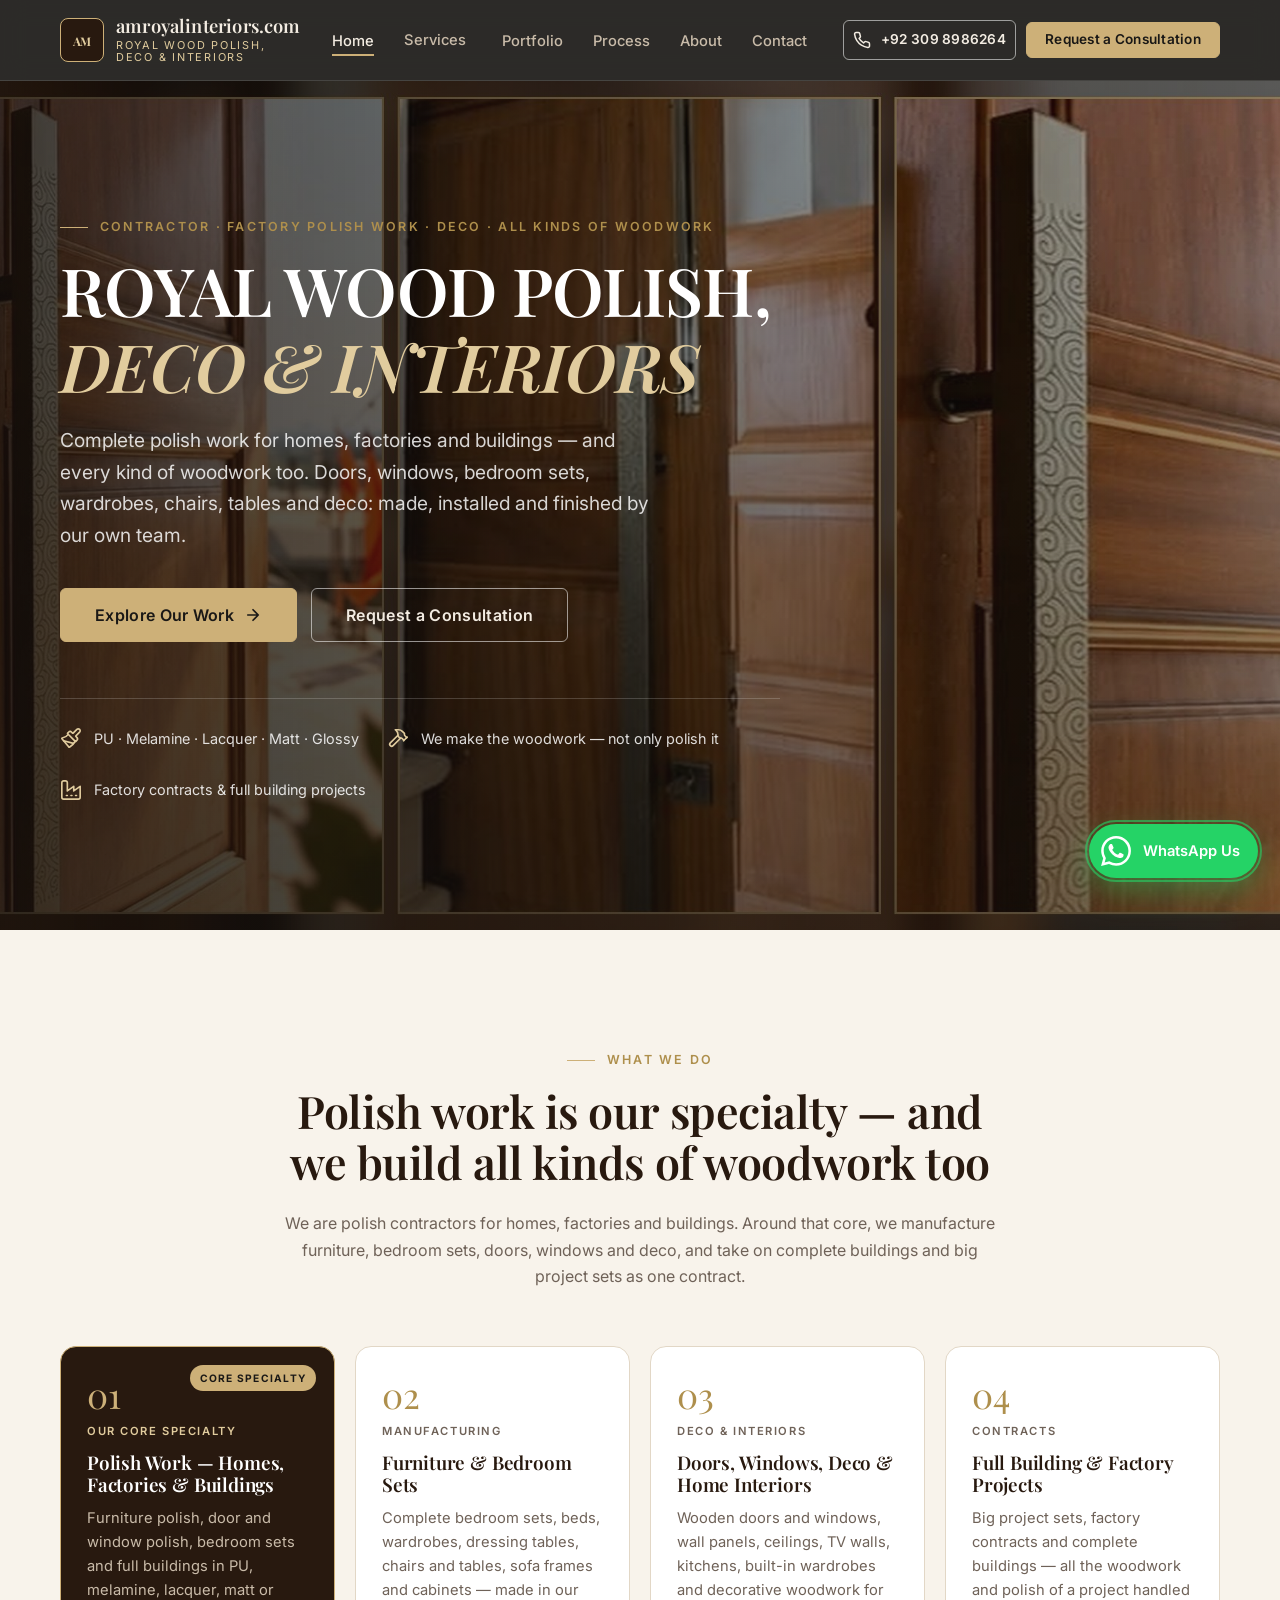
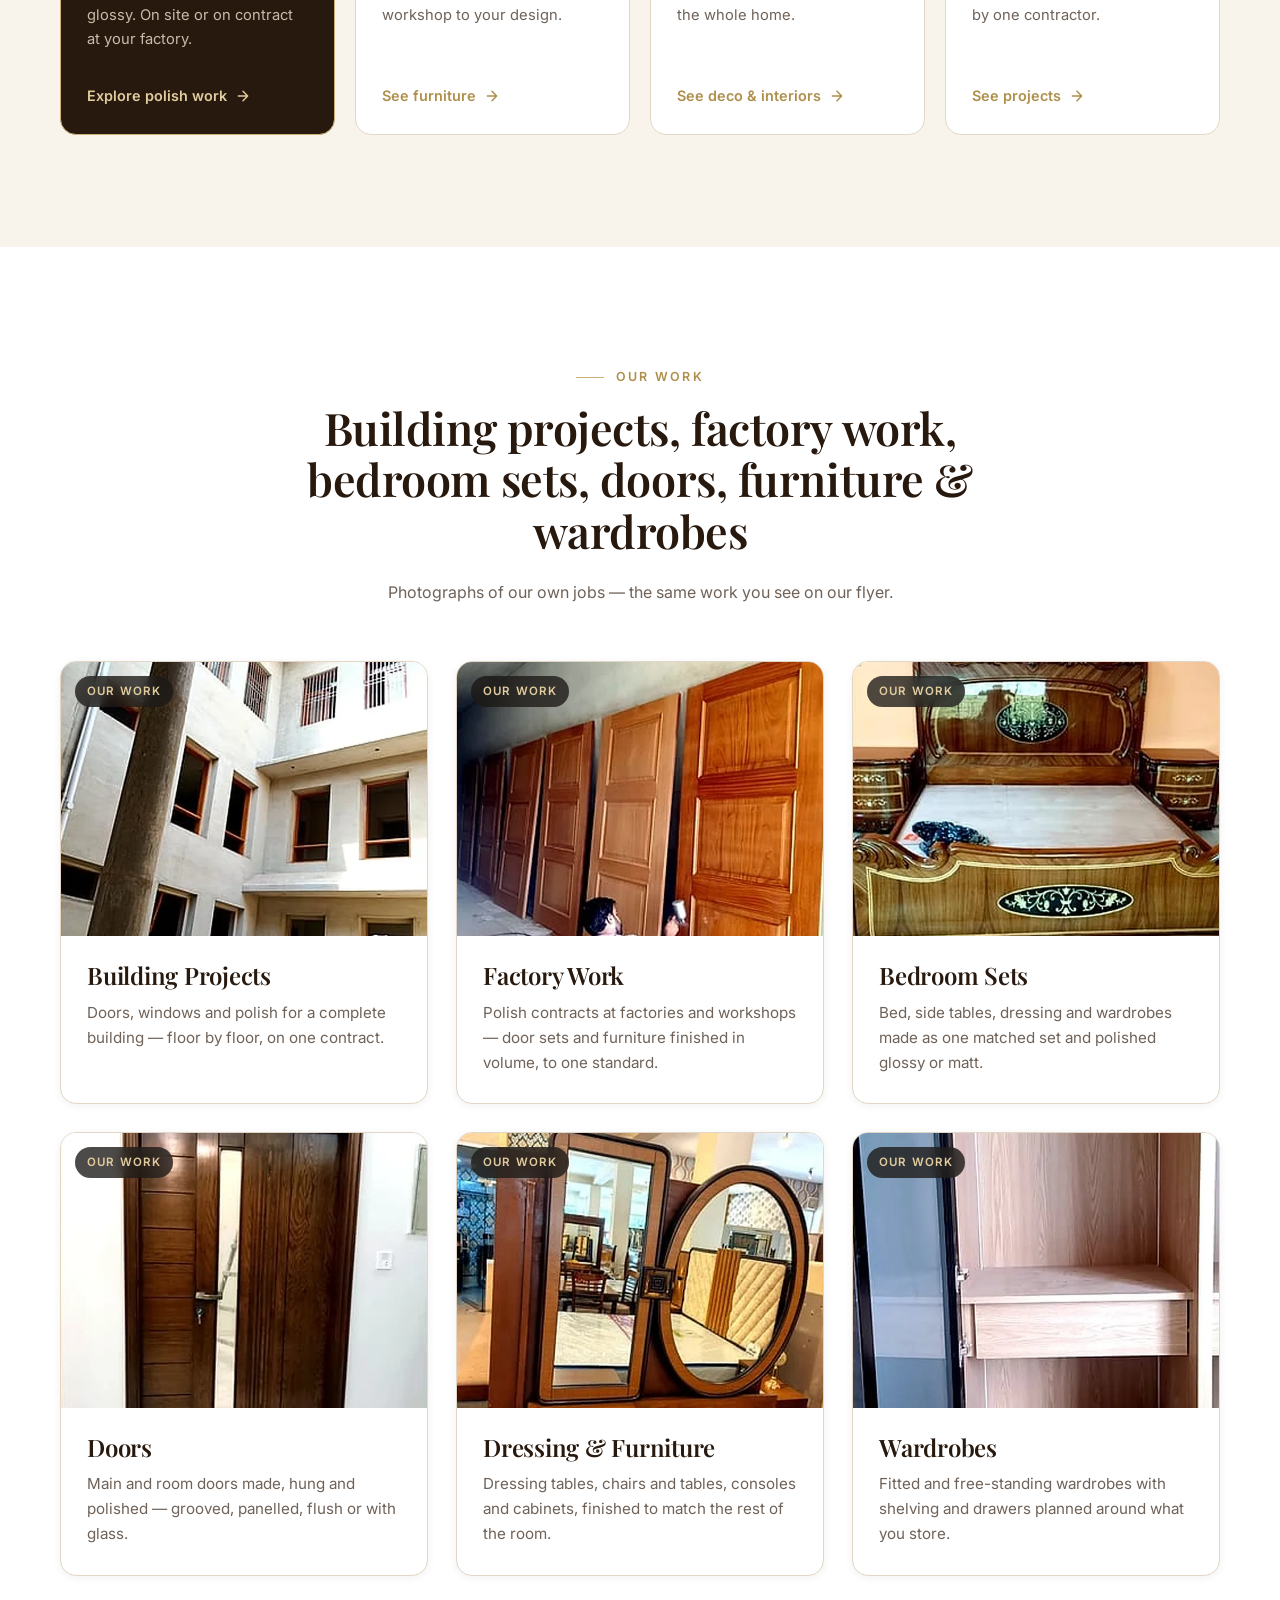
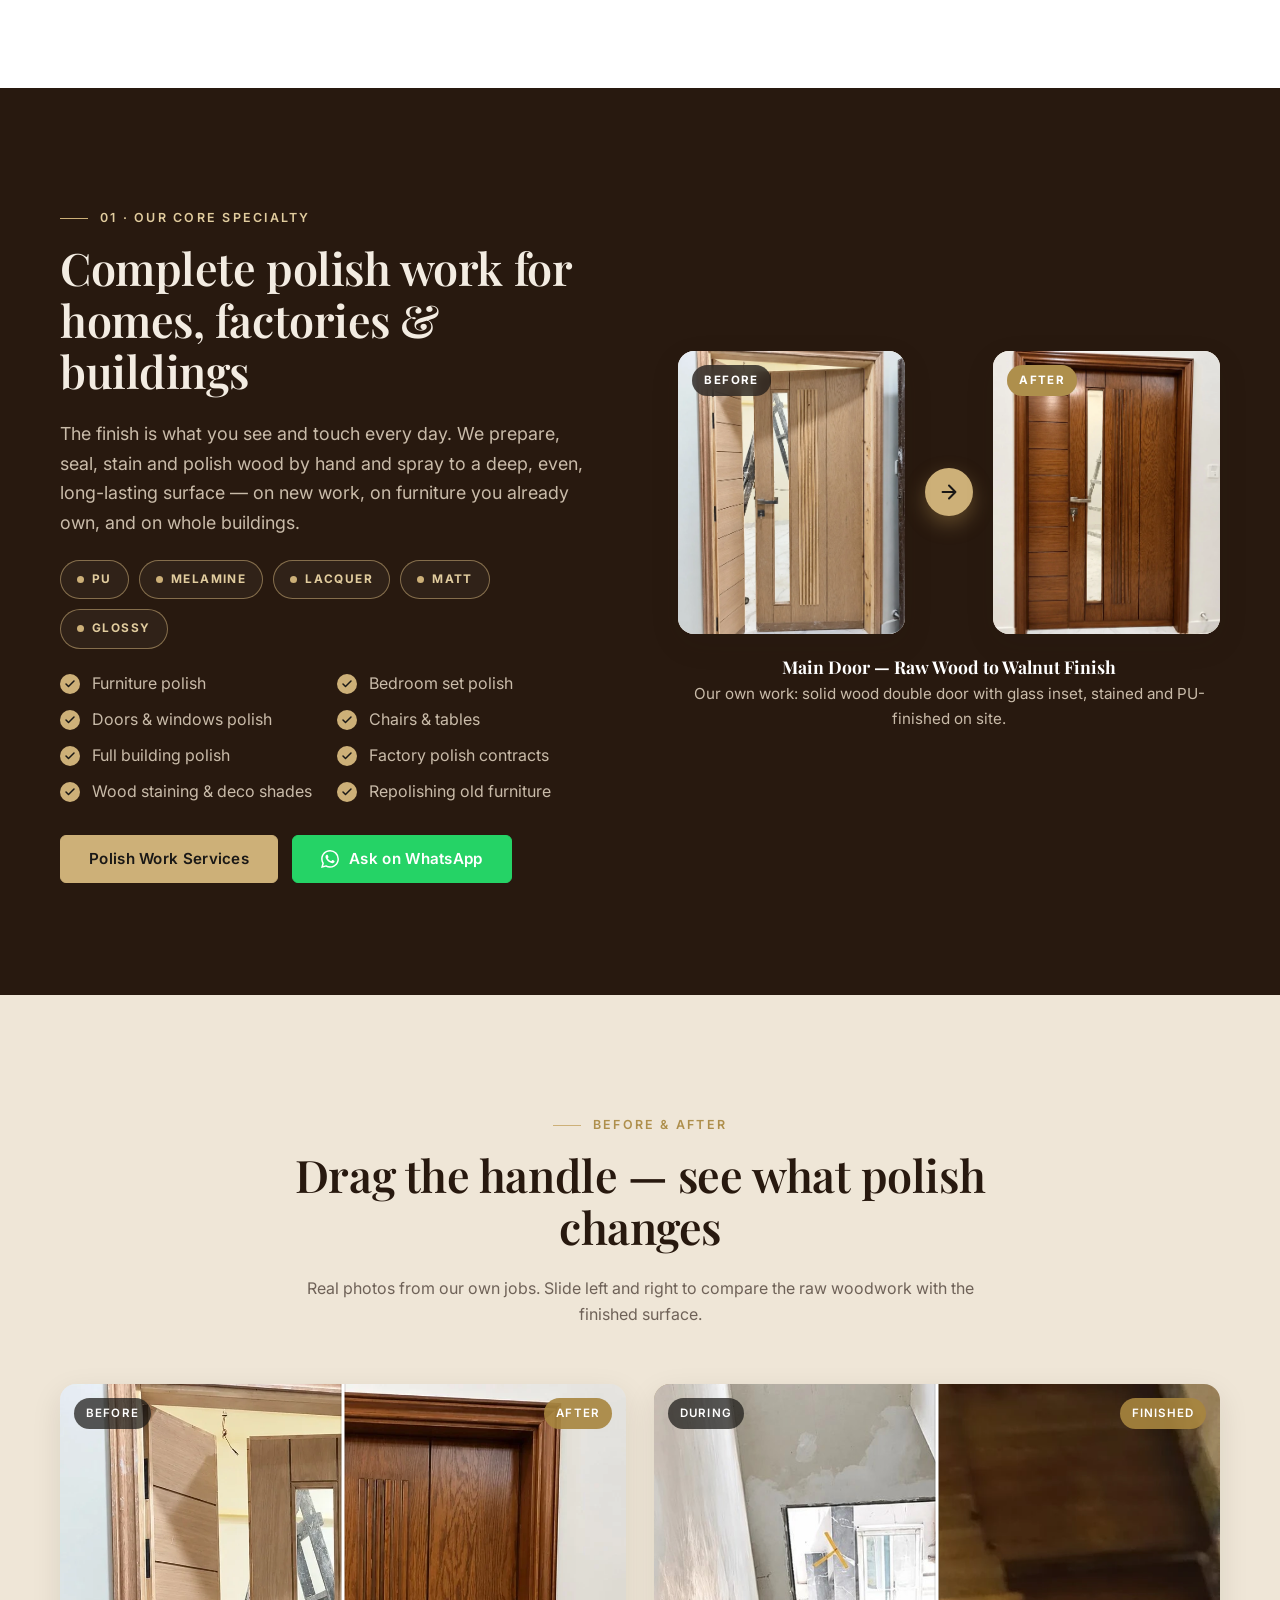
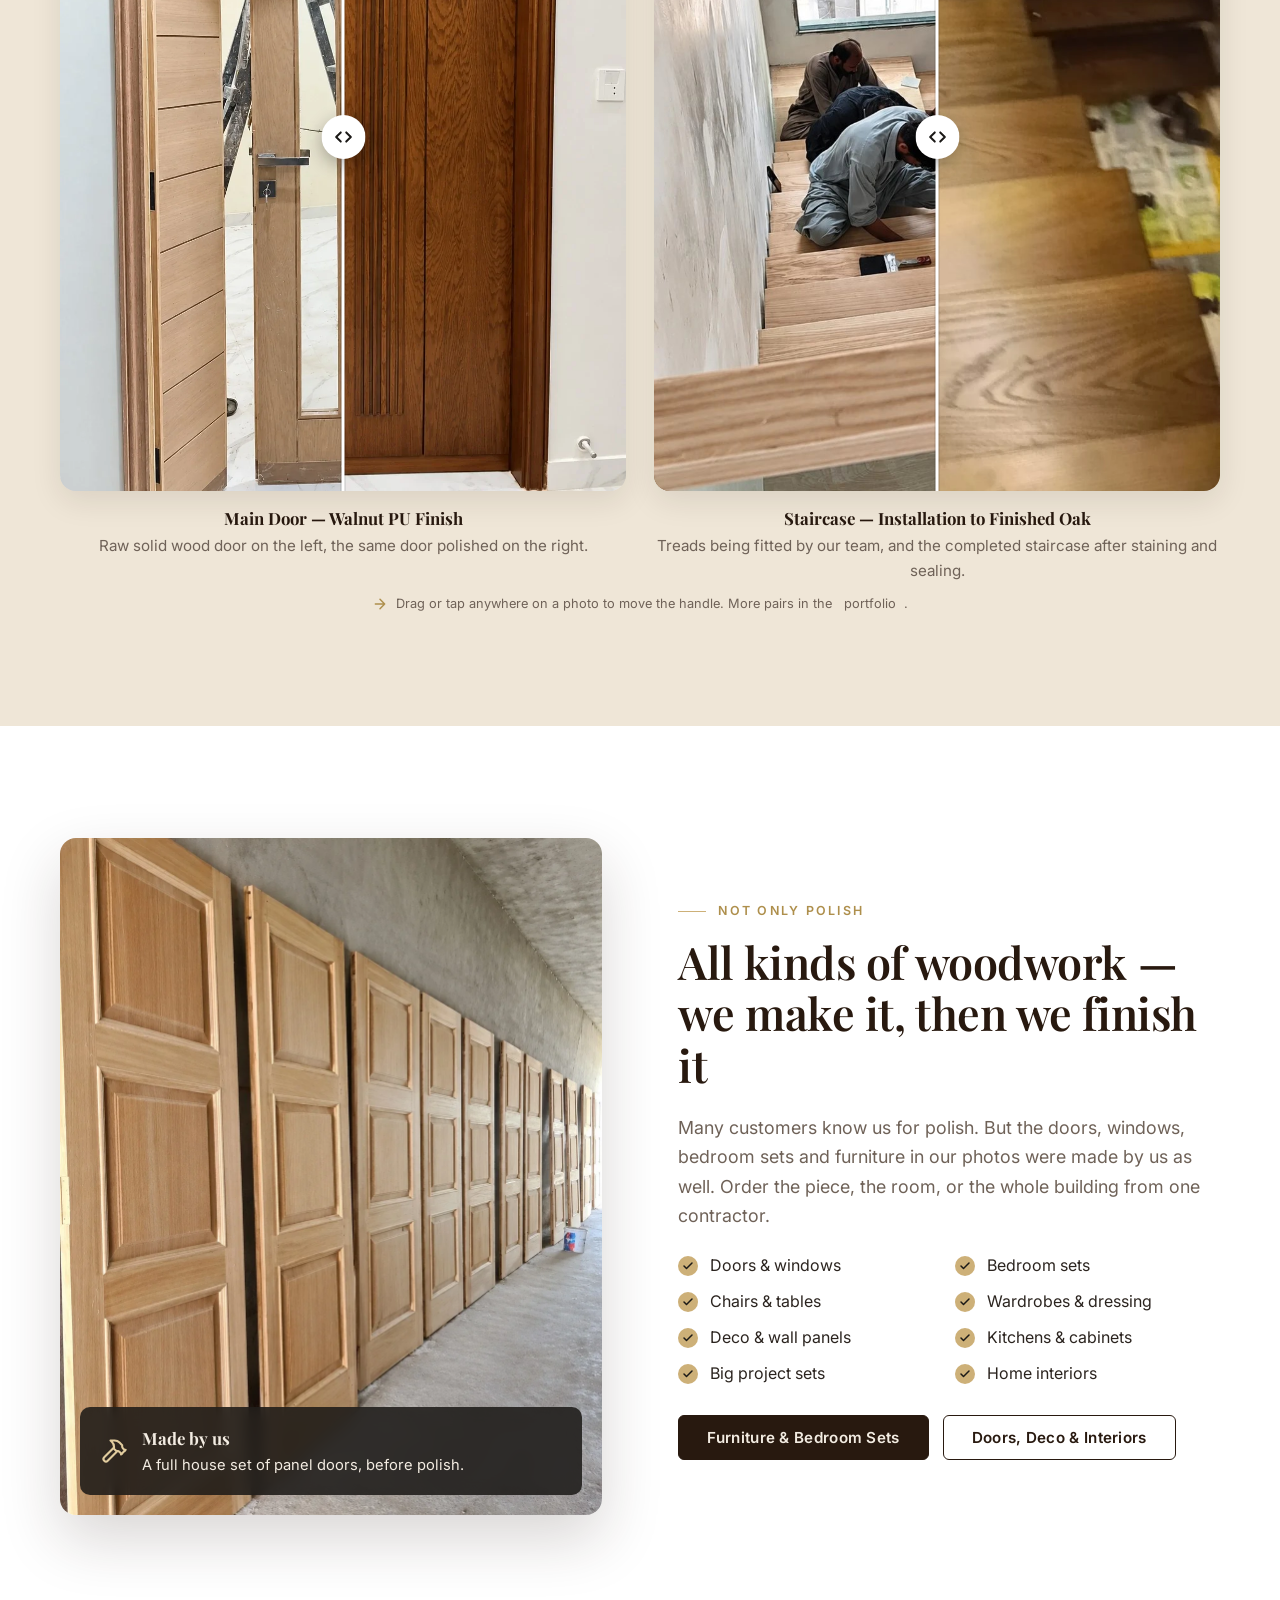
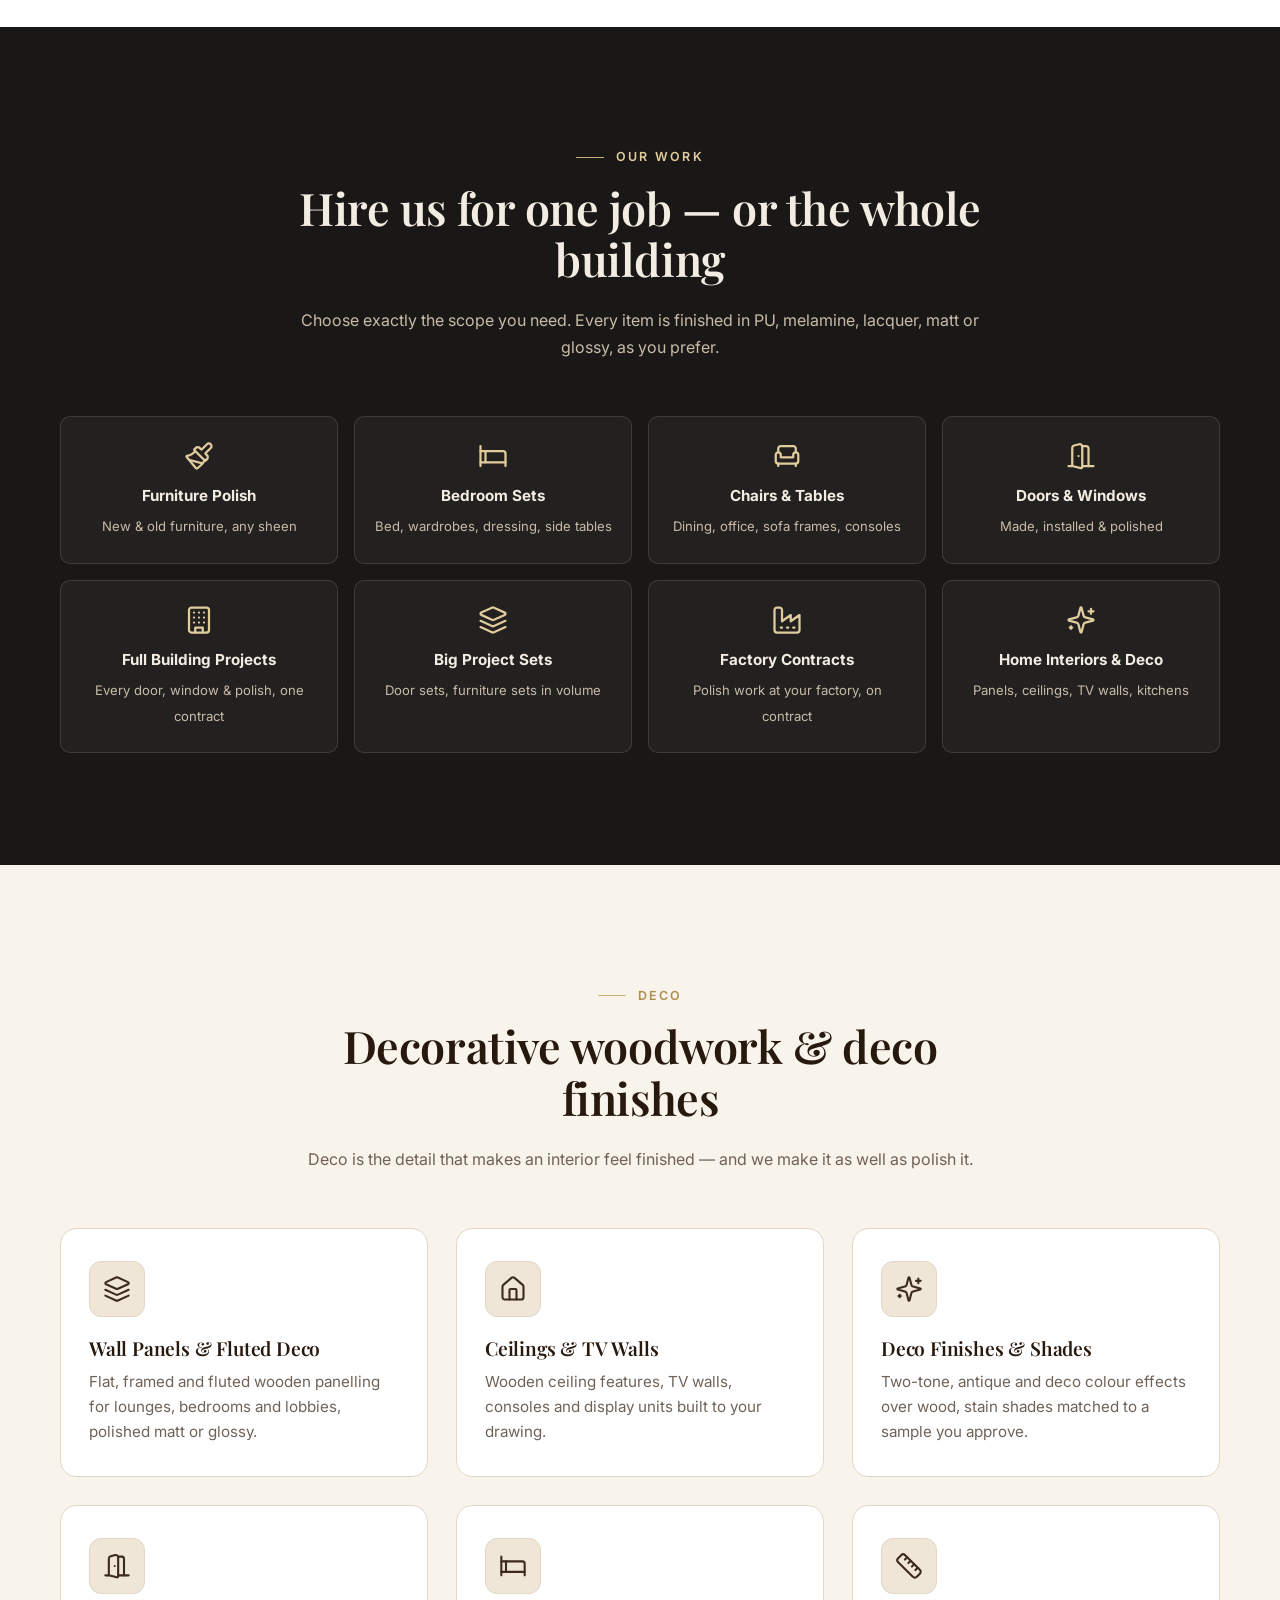
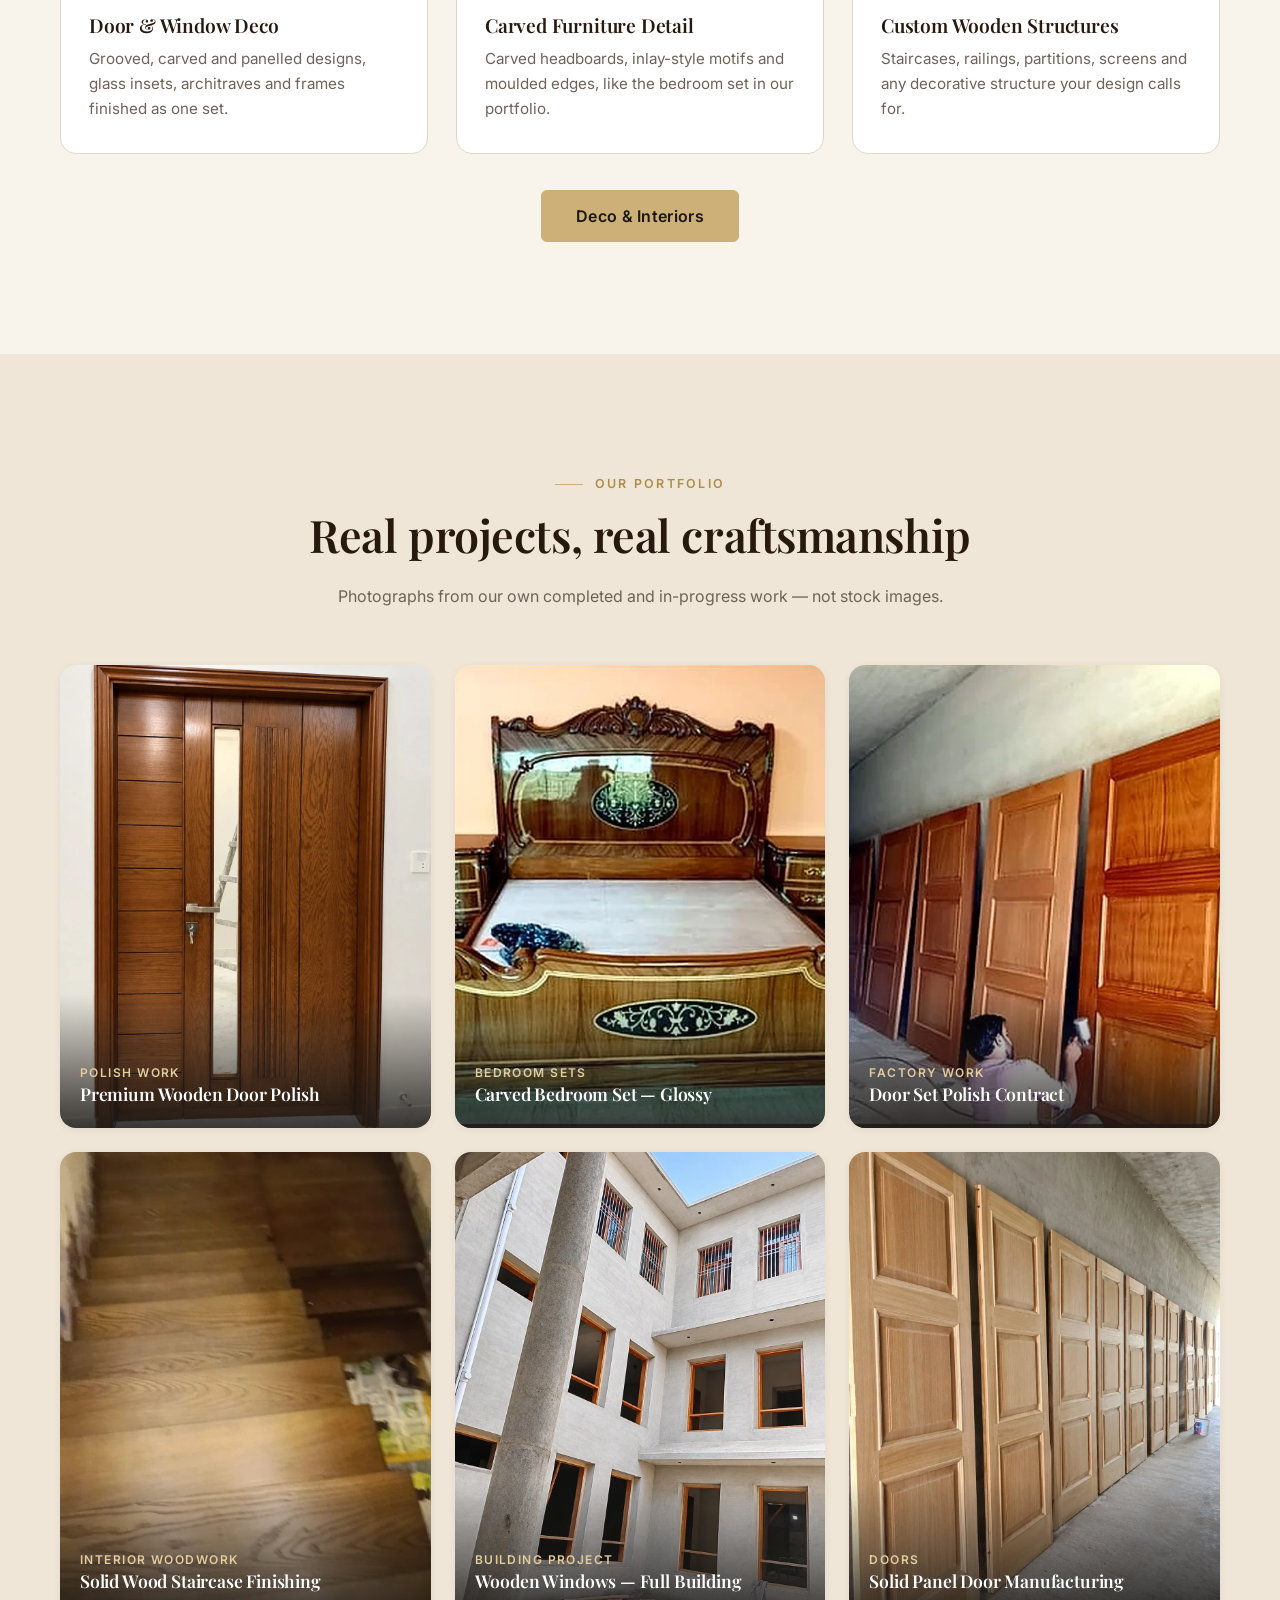
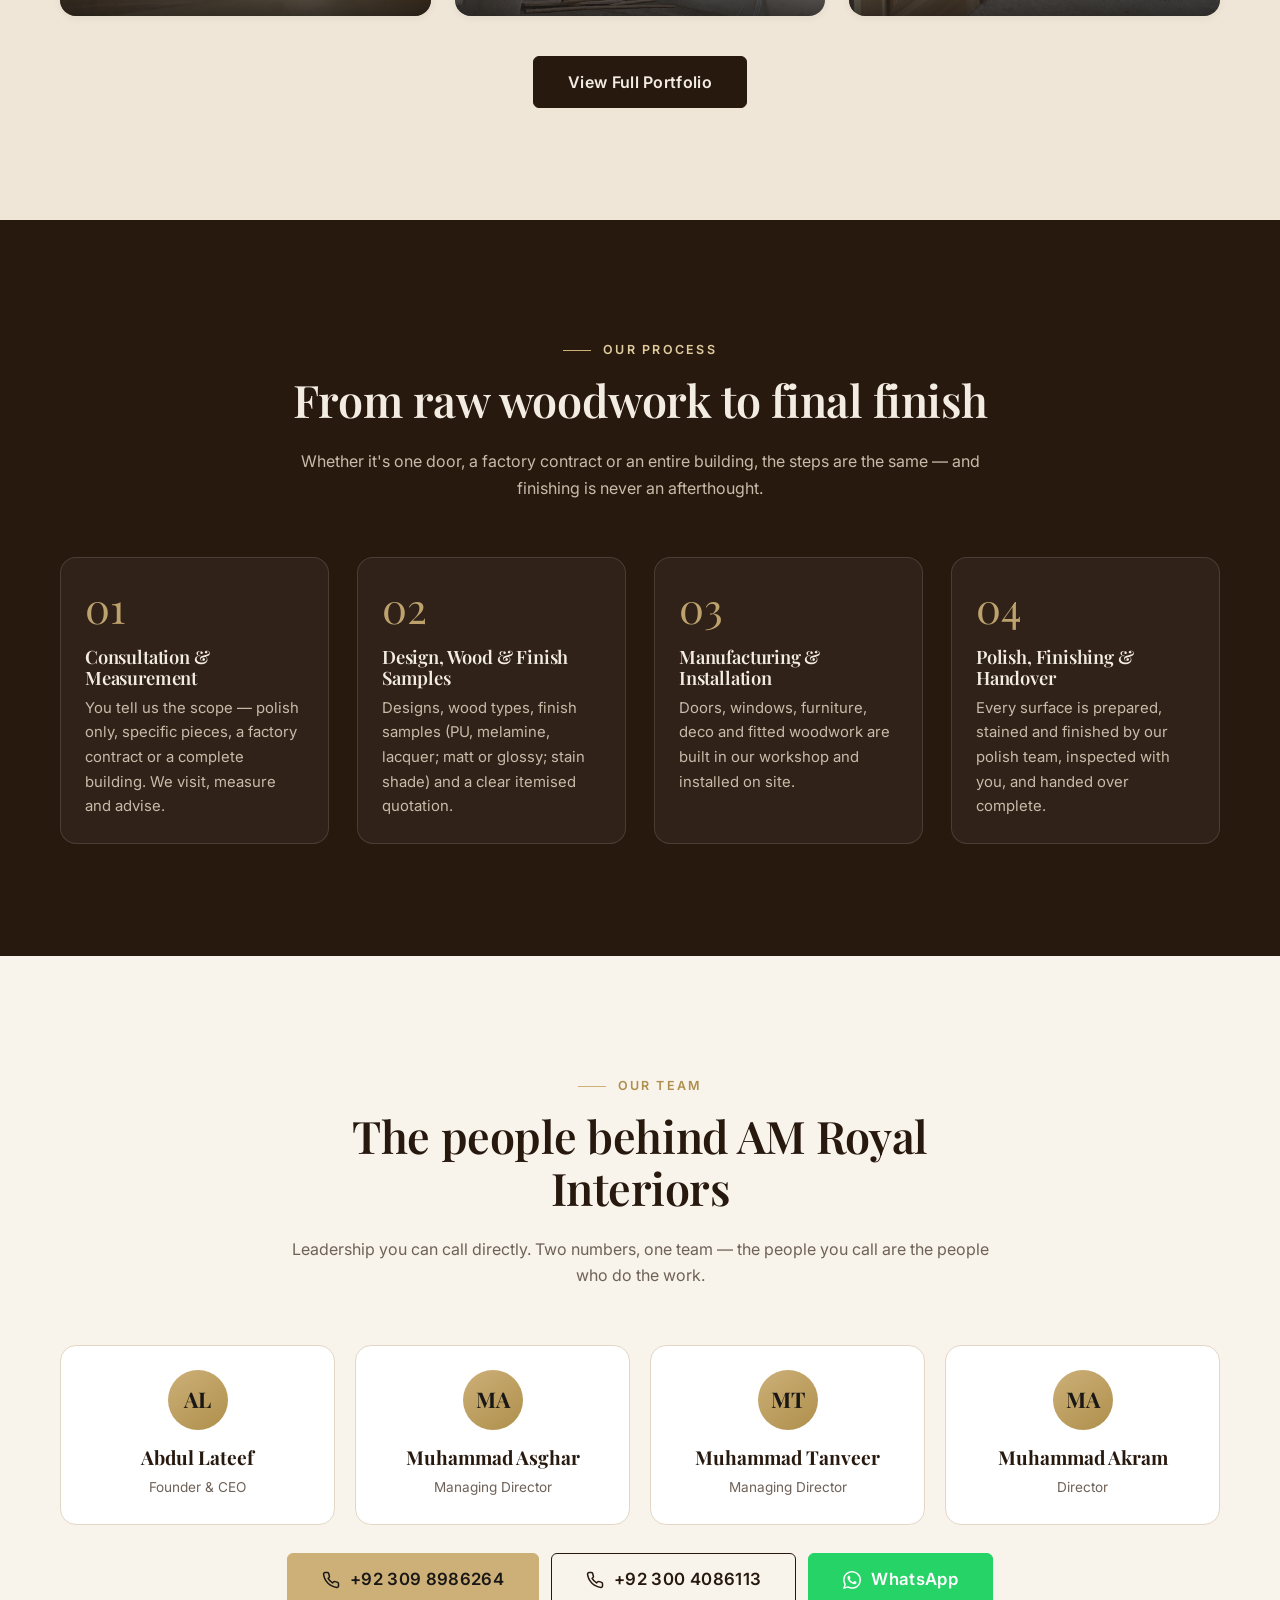
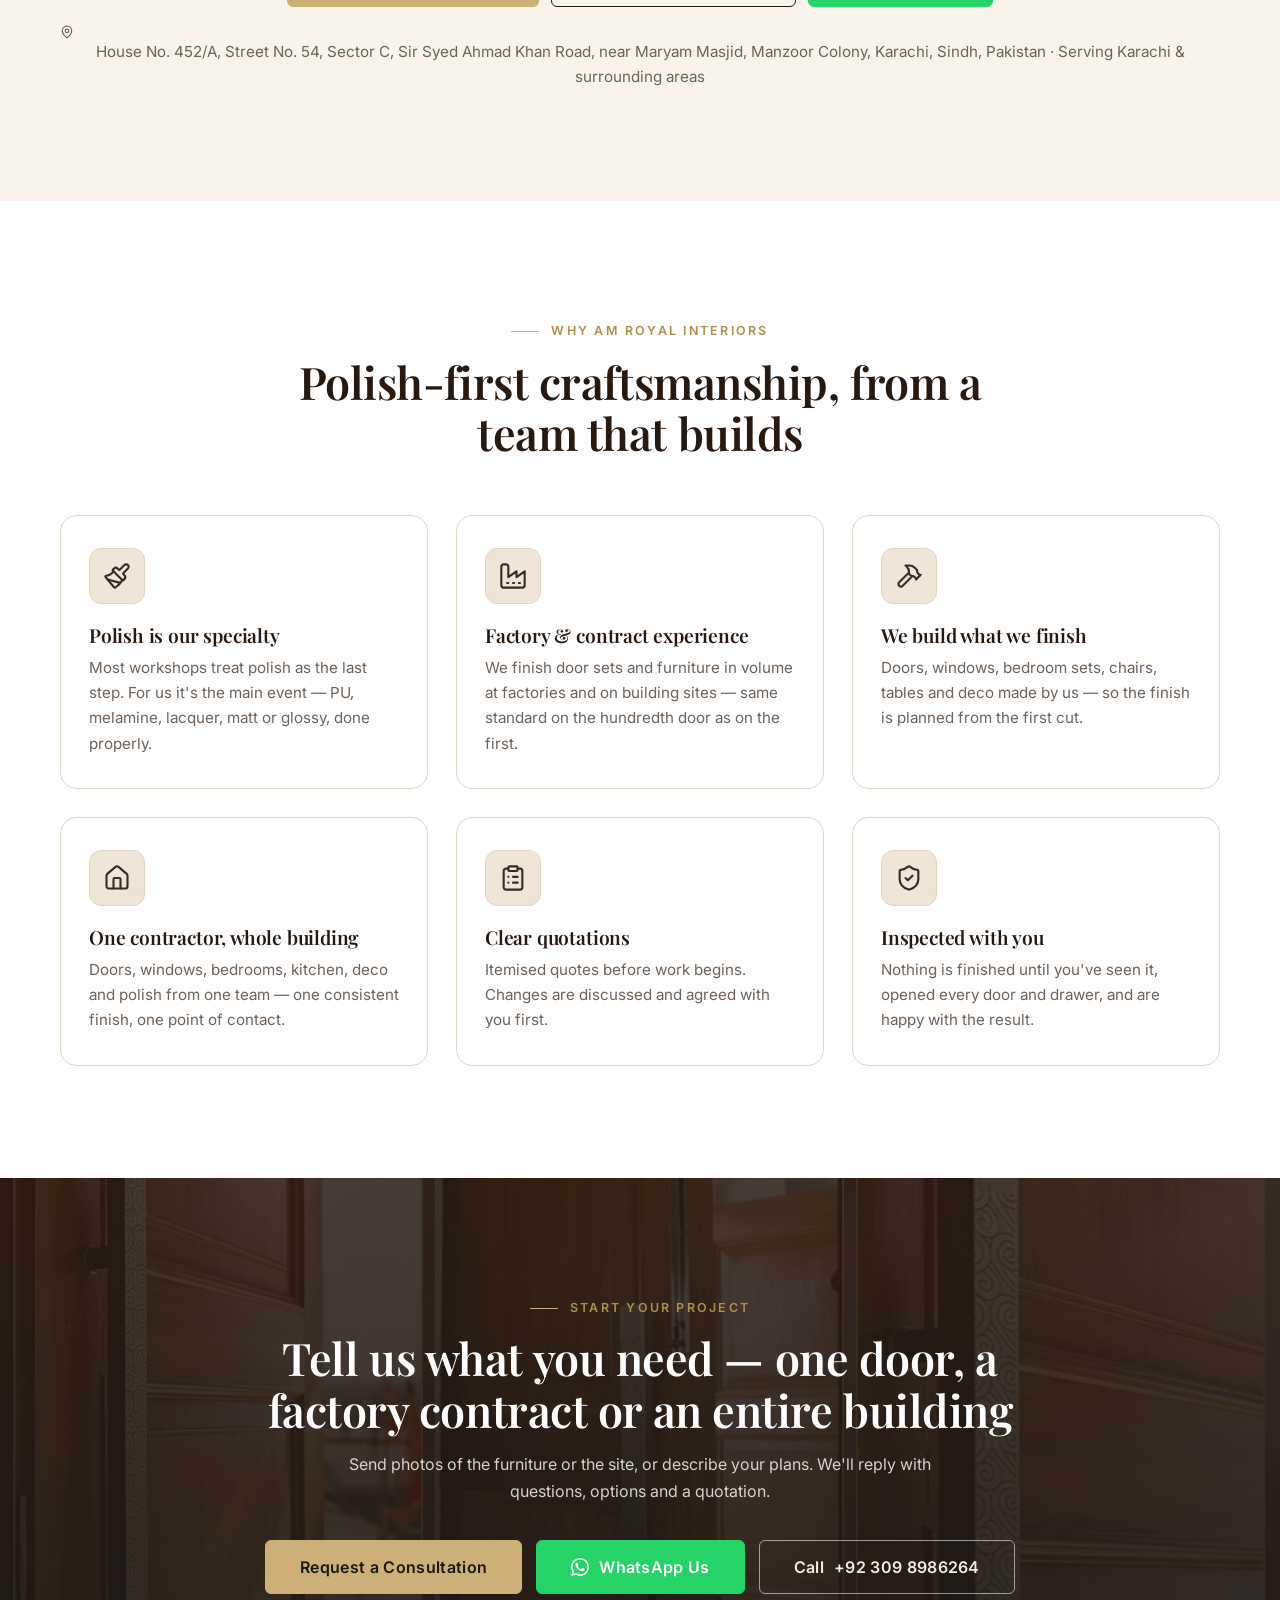
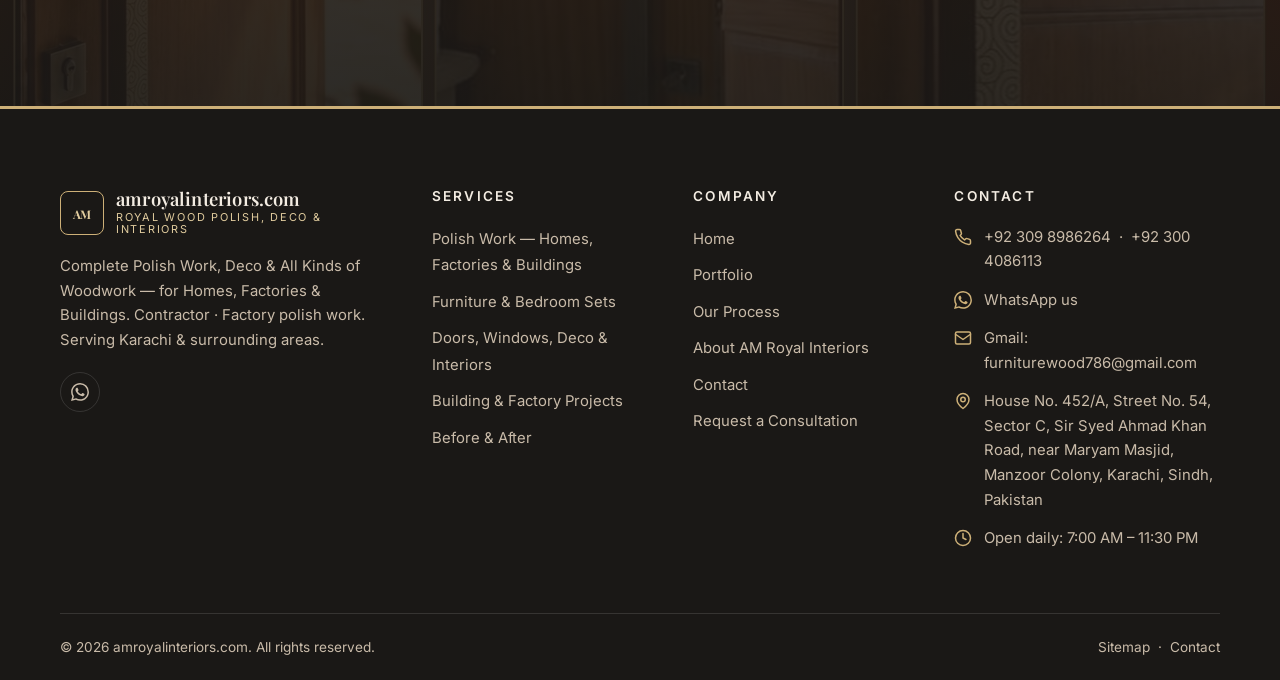
==== commit 594336e9: "Rename brand to amroyalinteriors.com; hero photo spans the full width - Brand name, prose name (AM R" ====
--- a/index.html
+++ b/index.html
@@ -3,21 +3,21 @@
 <head>
   <meta charset="UTF-8">
   <meta name="viewport" content="width=device-width, initial-scale=1.0">
-  <title>Royal Wood Interiors | Polish Work Contractor, Deco & All Kinds of Woodwork</title>
-  <meta name="description" content="Royal Wood Interiors: contractor for complete polish work in homes, factories and buildings — PU, melamine, lacquer, matt and glossy — plus all kinds of woodwork: furniture and bedroom sets, chairs and tables, doors and windows, deco and home interiors, full building projects and factory contracts. Manzoor Colony.">
+  <title>AM Royal Interiors | Polish Work Contractor, Deco & All Kinds of Woodwork</title>
+  <meta name="description" content="AM Royal Interiors: contractor for complete polish work in homes, factories and buildings — PU, melamine, lacquer, matt and glossy — plus all kinds of woodwork: furniture and bedroom sets, chairs and tables, doors and windows, deco and home interiors, full building projects and factory contracts. Manzoor Colony.">
   <meta name="keywords" content="polish work contractor, factory polish work, furniture polish, PU polish, melamine polish, lacquer polish, matt polish, glossy polish, bedroom sets, chairs and tables, wooden doors and windows, deco woodwork, home interiors, full building woodwork, factory contracts, Manzoor Colony">
   <meta name="robots" content="index, follow">
   <link rel="canonical" href="index.html">
   <meta property="og:type" content="website">
-  <meta property="og:title" content="Royal Wood Interiors | Royal Wood Polish, Deco &amp; Interiors">
+  <meta property="og:title" content="AM Royal Interiors | Royal Wood Polish, Deco &amp; Interiors">
   <meta property="og:description" content="Complete polish work for homes, factories &amp; buildings, plus deco and all kinds of woodwork.">
   <meta property="og:image" content="assets/images/door-polished-walnut.webp">
   <meta name="twitter:card" content="summary_large_image">
-  <link rel="icon" href="assets/favicon.svg?v=3" type="image/svg+xml">
+  <link rel="icon" href="assets/favicon.svg?v=4" type="image/svg+xml">
   <link rel="preconnect" href="https://fonts.googleapis.com">
   <link rel="preconnect" href="https://fonts.gstatic.com" crossorigin>
   <link href="https://fonts.googleapis.com/css2?family=Playfair+Display:ital,wght@0,500;0,600;0,700;1,500&family=Inter:wght@400;500;600&display=swap" rel="stylesheet">
-  <link rel="stylesheet" href="css/styles.css?v=3.1">
+  <link rel="stylesheet" href="css/styles.css?v=3.2">
 </head>
 <body>
   <a class="skip-link" href="#main">Skip to content</a>
@@ -57,9 +57,9 @@
   <!-- ================= HEADER ================= -->
   <header class="site-header">
     <div class="container header-inner">
-      <a class="brand" href="index.html" aria-label="Royal Wood Interiors — home">
-        <span class="brand-mark" aria-hidden="true"><svg viewBox="0 0 24 24"><text x="12" y="17.5" text-anchor="middle" font-family="'Playfair Display', Georgia, serif" font-weight="700" font-size="17" fill="currentColor">R</text></svg></span>
-        <span class="brand-text"><span class="brand-name" data-cfg="brandName">royalwoodinteriors.com</span><span class="brand-tag" data-cfg="brandTagline">Royal Wood Polish, Deco &amp; Interiors</span></span>
+      <a class="brand" href="index.html" aria-label="AM Royal Interiors — home">
+        <span class="brand-mark" aria-hidden="true"><svg viewBox="0 0 24 24"><text x="12" y="17.5" text-anchor="middle" font-family="'Playfair Display', Georgia, serif" font-weight="700" font-size="11" letter-spacing="-0.5" fill="currentColor">AM</text></svg></span>
+        <span class="brand-text"><span class="brand-name" data-cfg="brandName">amroyalinteriors.com</span><span class="brand-tag" data-cfg="brandTagline">Royal Wood Polish, Deco &amp; Interiors</span></span>
       </a>
       <nav class="nav" id="primary-nav" aria-label="Main navigation">
         <ul class="nav-links">
@@ -90,7 +90,7 @@
   <main id="main">
     <!-- ================= HERO ================= -->
     <section class="hero" aria-labelledby="hero-title">
-      <div class="hero-media"><img src="assets/images/hero-doors-collage.jpg" alt="Royal Wood Interiors solid wood doors with brass handles, polished in natural teak finish" fetchpriority="high"></div>
+      <div class="hero-media"><img src="assets/images/hero-doors-collage.jpg" alt="AM Royal Interiors solid wood doors with brass handles, polished in natural teak finish" fetchpriority="high"></div>
       <div class="container">
         <div class="hero-content">
           <span class="eyebrow">Contractor · Factory Polish Work · Deco · All Kinds of Woodwork</span>
@@ -210,14 +210,14 @@
             </ul>
             <div class="btn-group">
               <a class="btn btn-primary" href="wood-polishing.html">Polish Work Services</a>
-              <a class="btn btn-whatsapp" data-wa data-wa-msg="Assalam-o-Alaikum, I need polish work from Royal Wood Interiors. Please share details and a quotation." href="#"><svg aria-hidden="true"><use href="#i-wa"/></svg>Ask on WhatsApp</a>
+              <a class="btn btn-whatsapp" data-wa data-wa-msg="Assalam-o-Alaikum, I need polish work from AM Royal Interiors. Please share details and a quotation." href="#"><svg aria-hidden="true"><use href="#i-wa"/></svg>Ask on WhatsApp</a>
             </div>
           </div>
           <div class="reveal reveal-delay-1">
             <div class="ba-pair">
               <figure class="before"><img src="assets/images/door-raw-before-polish.webp" alt="Double-leaf wooden main door in raw, unfinished wood before polishing" loading="lazy"><figcaption>Before</figcaption></figure>
               <div class="ba-arrow" aria-hidden="true"><svg><use href="#i-arrow"/></svg></div>
-              <figure class="after"><img src="assets/images/door-polished-walnut.webp" alt="The same wooden main door after Royal Wood Interiors polishing, finished in deep walnut" loading="lazy"><figcaption>After</figcaption></figure>
+              <figure class="after"><img src="assets/images/door-polished-walnut.webp" alt="The same wooden main door after AM Royal Interiors polishing, finished in deep walnut" loading="lazy"><figcaption>After</figcaption></figure>
             </div>
             <p class="ba-pair-caption"><strong>Main Door — Raw Wood to Walnut Finish</strong>Our own work: solid wood double door with glass inset, stained and PU-finished on site.</p>
           </div>
@@ -264,7 +264,7 @@
       <div class="container">
         <div class="split">
           <div class="split-media reveal">
-            <img src="assets/images/panel-doors-workshop.webp" alt="Row of solid wood panel doors made in the Royal Wood Interiors workshop, before polishing" loading="lazy">
+            <img src="assets/images/panel-doors-workshop.webp" alt="Row of solid wood panel doors made in the AM Royal Interiors workshop, before polishing" loading="lazy">
             <div class="float-card"><svg aria-hidden="true"><use href="#i-hammer"/></svg><div><strong>Made by us</strong>A full house set of panel doors, before polish.</div></div>
           </div>
           <div class="reveal reveal-delay-1">
@@ -373,7 +373,7 @@
       <div class="container">
         <div class="section-head center reveal">
           <span class="eyebrow">Our Team</span>
-          <h2 id="owners-title">The people behind Royal Wood Interiors</h2>
+          <h2 id="owners-title">The people behind AM Royal Interiors</h2>
           <p>Leadership you can call directly. Two numbers, one team — the people you call are the people who do the work.</p>
         </div>
         <div class="owners-grid team reveal" data-team></div>
@@ -390,7 +390,7 @@
     <section class="section bg-white" aria-labelledby="why-title">
       <div class="container">
         <div class="section-head center reveal">
-          <span class="eyebrow">Why Royal Wood Interiors</span>
+          <span class="eyebrow">Why AM Royal Interiors</span>
           <h2 id="why-title">Polish-first craftsmanship, from a team that builds</h2>
         </div>
         <div class="why-grid">
@@ -425,9 +425,9 @@
     <div class="container">
       <div class="footer-top">
         <div>
-          <a class="brand" href="index.html" aria-label="Royal Wood Interiors — home" style="margin-bottom:18px">
-            <span class="brand-mark" aria-hidden="true"><svg viewBox="0 0 24 24"><text x="12" y="17.5" text-anchor="middle" font-family="'Playfair Display', Georgia, serif" font-weight="700" font-size="17" fill="currentColor">R</text></svg></span>
-            <span class="brand-text"><span class="brand-name" data-cfg="brandName">royalwoodinteriors.com</span><span class="brand-tag" data-cfg="brandTagline">Royal Wood Polish, Deco &amp; Interiors</span></span>
+          <a class="brand" href="index.html" aria-label="AM Royal Interiors — home" style="margin-bottom:18px">
+            <span class="brand-mark" aria-hidden="true"><svg viewBox="0 0 24 24"><text x="12" y="17.5" text-anchor="middle" font-family="'Playfair Display', Georgia, serif" font-weight="700" font-size="11" letter-spacing="-0.5" fill="currentColor">AM</text></svg></span>
+            <span class="brand-text"><span class="brand-name" data-cfg="brandName">amroyalinteriors.com</span><span class="brand-tag" data-cfg="brandTagline">Royal Wood Polish, Deco &amp; Interiors</span></span>
           </a>
           <p><span data-cfg="brandSlogan">Complete Polish Work, Deco &amp; All Kinds of Woodwork — for Homes, Factories &amp; Buildings.</span> Contractor · Factory polish work. Serving <span data-cfg="seo.serviceArea">Karachi &amp; surrounding areas</span>.</p>
           <div class="footer-social">
@@ -452,7 +452,7 @@
             <li><a href="index.html">Home</a></li>
             <li><a href="portfolio.html">Portfolio</a></li>
             <li><a href="index.html#process">Our Process</a></li>
-            <li><a href="about.html">About Royal Wood Interiors</a></li>
+            <li><a href="about.html">About AM Royal Interiors</a></li>
             <li><a href="contact.html">Contact</a></li>
             <li><a href="consultation.html">Request a Consultation</a></li>
           </ul>
@@ -469,7 +469,7 @@
         </div>
       </div>
       <div class="footer-bottom">
-        <span>&copy; <span data-year>2026</span> <span data-cfg="brandName">royalwoodinteriors.com</span>. All rights reserved.</span>
+        <span>&copy; <span data-year>2026</span> <span data-cfg="brandName">amroyalinteriors.com</span>. All rights reserved.</span>
         <span><a href="sitemap.xml">Sitemap</a> &nbsp;·&nbsp; <a href="contact.html">Contact</a></span>
       </div>
     </div>
@@ -478,7 +478,7 @@
   <a class="wa-float" data-wa href="#" aria-label="Chat with us on WhatsApp"><svg aria-hidden="true"><use href="#i-wa"/></svg><span>WhatsApp Us</span></a>
   <button class="to-top" aria-label="Back to top"><svg aria-hidden="true"><use href="#i-up"/></svg></button>
 
-  <script src="js/config.js?v=3.1"></script>
-  <script src="js/main.js?v=3.1"></script>
+  <script src="js/config.js?v=3.2"></script>
+  <script src="js/main.js?v=3.2"></script>
 </body>
 </html>
--- a/css/styles.css
+++ b/css/styles.css
@@ -242,8 +242,8 @@
 .hero::before {
   content: ""; position: absolute; inset: 0; z-index: -1;
   background:
-    linear-gradient(90deg, rgba(20, 15, 12, 0.88) 0%, rgba(20, 15, 12, 0.72) 45%, rgba(20, 15, 12, 0.35) 100%),
-    linear-gradient(180deg, rgba(20, 15, 12, 0.2) 0%, rgba(20, 15, 12, 0.55) 100%);
+    linear-gradient(90deg, rgba(20, 15, 12, 0.72) 0%, rgba(20, 15, 12, 0.5) 45%, rgba(20, 15, 12, 0.22) 100%),
+    linear-gradient(180deg, rgba(20, 15, 12, 0.15) 0%, rgba(20, 15, 12, 0.45) 100%);
 }
 .hero-content { max-width: 720px; padding: clamp(72px, 10vw, 128px) 0; }
 .hero h1 { color: var(--white); margin-bottom: 20px; }
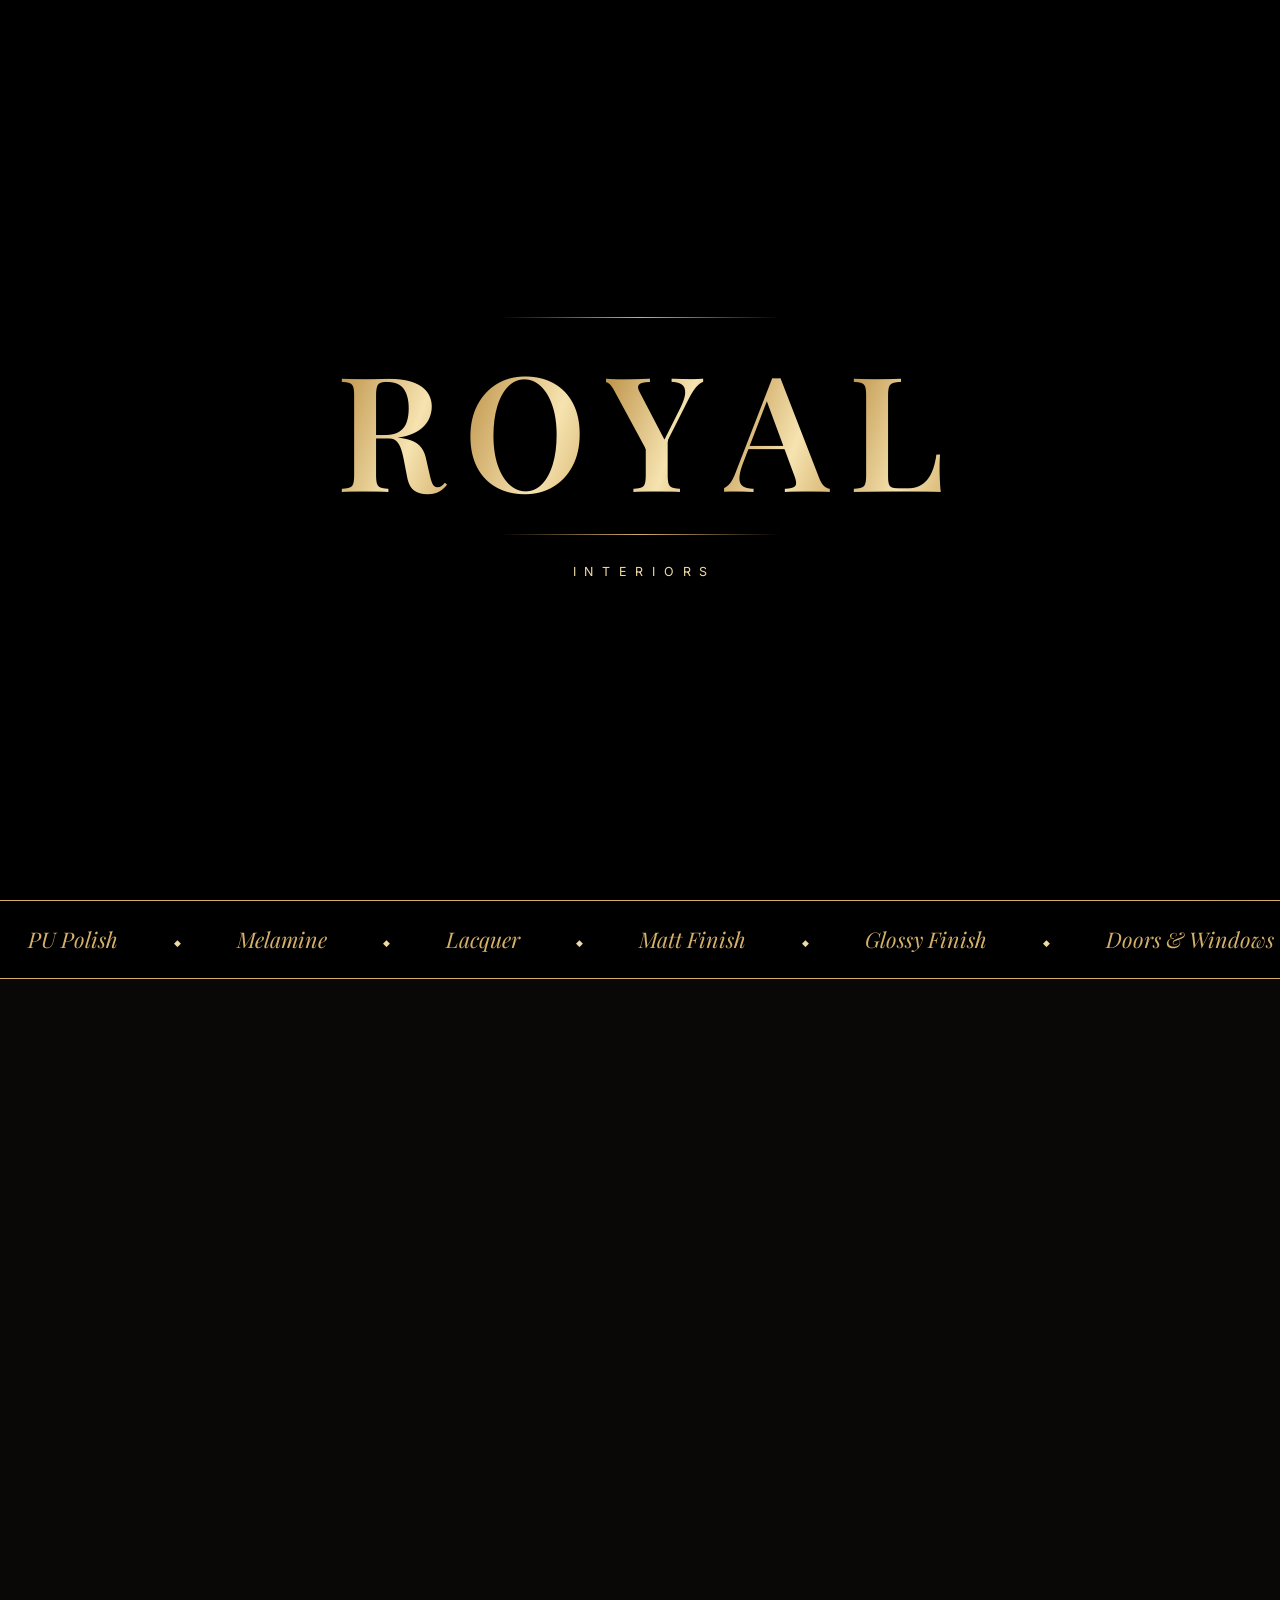
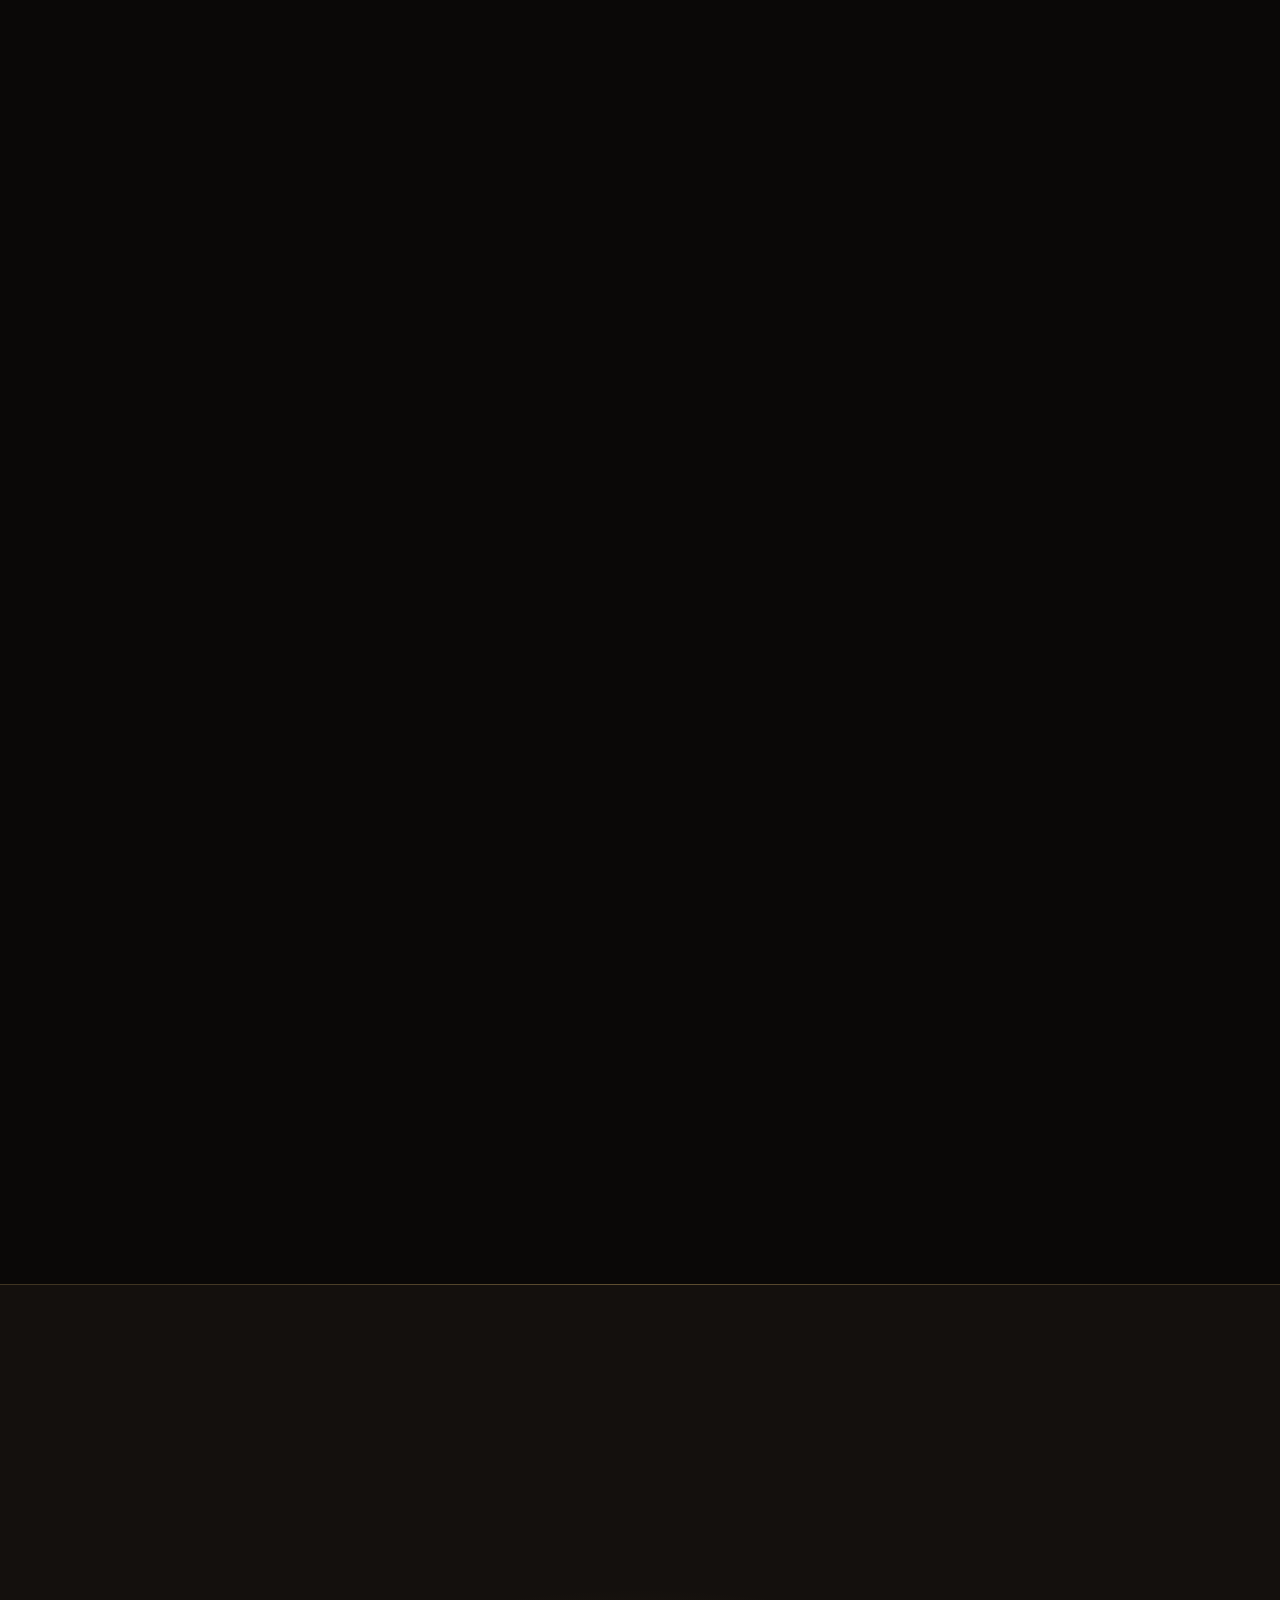
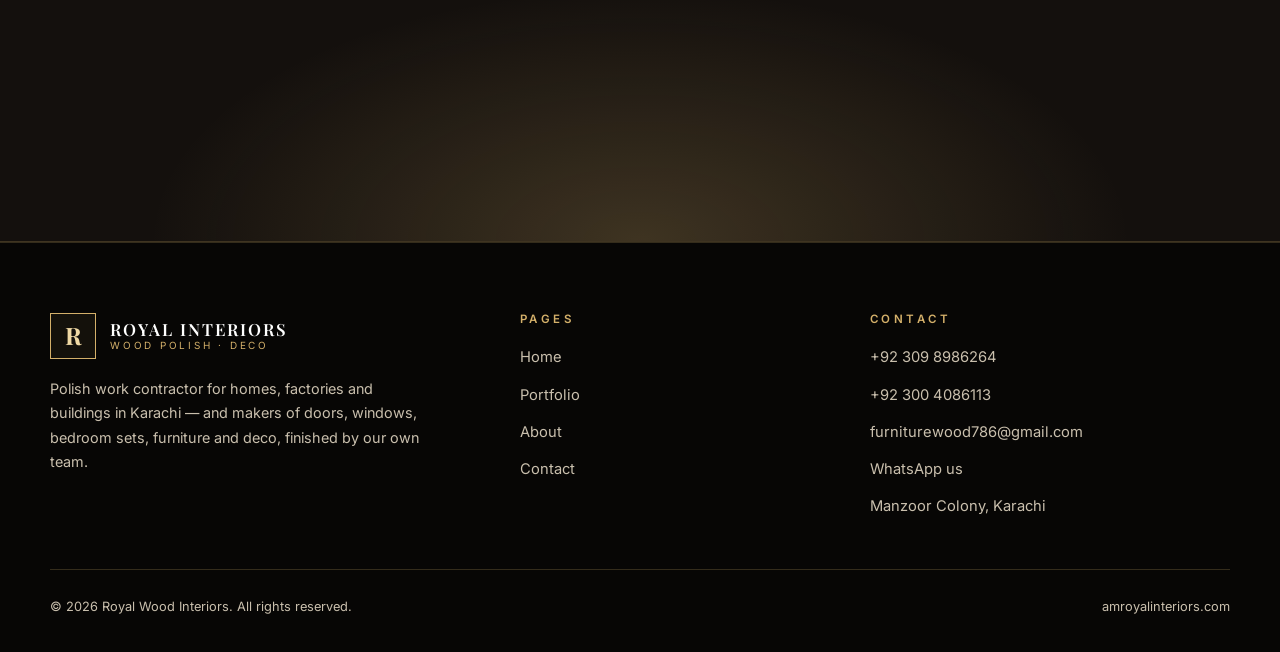
==== commit 620a85be: "Rebuild as a single-file dark luxury site with intro animation and hash routing One self-contained i" ====
--- a/index.html
+++ b/index.html
@@ -1,484 +1,689 @@
 <!DOCTYPE html>
 <html lang="en">
 <head>
-  <meta charset="UTF-8">
-  <meta name="viewport" content="width=device-width, initial-scale=1.0">
-  <title>AM Royal Interiors | Polish Work Contractor, Deco & All Kinds of Woodwork</title>
-  <meta name="description" content="AM Royal Interiors: contractor for complete polish work in homes, factories and buildings — PU, melamine, lacquer, matt and glossy — plus all kinds of woodwork: furniture and bedroom sets, chairs and tables, doors and windows, deco and home interiors, full building projects and factory contracts. Manzoor Colony.">
-  <meta name="keywords" content="polish work contractor, factory polish work, furniture polish, PU polish, melamine polish, lacquer polish, matt polish, glossy polish, bedroom sets, chairs and tables, wooden doors and windows, deco woodwork, home interiors, full building woodwork, factory contracts, Manzoor Colony">
-  <meta name="robots" content="index, follow">
-  <link rel="canonical" href="index.html">
-  <meta property="og:type" content="website">
-  <meta property="og:title" content="AM Royal Interiors | Royal Wood Polish, Deco &amp; Interiors">
-  <meta property="og:description" content="Complete polish work for homes, factories &amp; buildings, plus deco and all kinds of woodwork.">
-  <meta property="og:image" content="assets/images/door-polished-walnut.webp">
-  <meta name="twitter:card" content="summary_large_image">
-  <link rel="icon" href="assets/favicon.svg?v=4" type="image/svg+xml">
-  <link rel="preconnect" href="https://fonts.googleapis.com">
-  <link rel="preconnect" href="https://fonts.gstatic.com" crossorigin>
-  <link href="https://fonts.googleapis.com/css2?family=Playfair+Display:ital,wght@0,500;0,600;0,700;1,500&family=Inter:wght@400;500;600&display=swap" rel="stylesheet">
-  <link rel="stylesheet" href="css/styles.css?v=3.2">
+<meta charset="UTF-8">
+<meta name="viewport" content="width=device-width, initial-scale=1.0">
+<title>AM Royal Interiors | Wood Polish, Deco &amp; Woodwork Contractor — Karachi</title>
+<meta name="description" content="Royal Wood Interiors — polish work contractor for homes, factories and buildings in Karachi. PU, melamine, lacquer, matt and glossy finishes, plus doors, windows, bedroom sets, wardrobes, chairs, tables and deco made by our own team.">
+<meta name="theme-color" content="#0a0807">
+<link rel="canonical" href="https://amroyalinteriors.com/">
+<meta property="og:type" content="website">
+<meta property="og:title" content="Royal Wood Polish, Deco &amp; Interiors — amroyalinteriors.com">
+<meta property="og:description" content="Complete polish work for homes, factories and buildings — and every kind of woodwork too.">
+<meta property="og:image" content="assets/images/door-polished-walnut.webp">
+<link rel="icon" href="assets/favicon.svg?v=5" type="image/svg+xml">
+<link rel="preconnect" href="https://fonts.googleapis.com">
+<link rel="preconnect" href="https://fonts.gstatic.com" crossorigin>
+<link href="https://fonts.googleapis.com/css2?family=Playfair+Display:ital,wght@0,500;0,600;0,700;1,500;1,600&family=Inter:wght@400;500;600&display=swap" rel="stylesheet">
+<style>
+/* ---------- tokens ---------- */
+:root{
+  --bg:#0a0807;--surface:#14100d;--surface-2:#1d1712;--gold:#d4b06a;--gold-light:#f0d9a4;
+  --text:#fffaf0;--muted:#c9bfad;--border:rgba(212,176,106,.22);
+  --grad:linear-gradient(135deg,#f6e3b0 0%,#d4b06a 50%,#b88a3e 100%);
+  --serif:"Playfair Display",Georgia,serif;--sans:"Inter",system-ui,sans-serif;
+  --ease:cubic-bezier(.2,.8,.2,1);--sec:110px;--head:84px;
+}
+*{box-sizing:border-box;margin:0;padding:0}
+html{scroll-behavior:smooth;-webkit-text-size-adjust:100%}
+html,body{overflow-x:hidden}
+body{background:var(--bg);color:var(--text);font-family:var(--sans);font-size:16px;line-height:1.7;-webkit-font-smoothing:antialiased}
+body.locked{overflow:hidden}
+::selection{background:var(--gold);color:#0a0807}
+img{display:block;max-width:100%}
+a{color:inherit;text-decoration:none}
+button{font:inherit;color:inherit;background:none;border:0;cursor:pointer}
+h1,h2,h3,h4{font-family:var(--serif);font-weight:600;line-height:1.12;color:#fff}
+h1{font-size:clamp(2.6rem,6vw,5rem);letter-spacing:-.01em}
+h2{font-size:clamp(2rem,4vw,3.3rem)}
+h3{font-size:1.3rem}
+em,.g{font-style:italic;font-weight:500;background:var(--grad);-webkit-background-clip:text;background-clip:text;color:transparent}
+p{color:var(--muted)}
+.wrap{width:min(1180px,100% - 48px);margin-inline:auto}
+section{padding:var(--sec) 0}
+.eyebrow{display:inline-flex;align-items:center;gap:14px;font-size:.72rem;letter-spacing:.3em;text-transform:uppercase;color:var(--gold);font-weight:500;margin-bottom:22px}
+.eyebrow::before{content:"";width:34px;height:1px;background:var(--gold)}
+.lead{font-size:1.1rem;max-width:620px}
+.center{text-align:center}
+.center .eyebrow::after{content:"";width:34px;height:1px;background:var(--gold)}
+.sec-head{max-width:760px;margin-bottom:60px}
+.sec-head.center{margin-inline:auto}
+.sec-head h2{margin-bottom:18px}
+
+/* ---------- buttons ---------- */
+.btn{display:inline-flex;align-items:center;gap:10px;padding:16px 30px;font-weight:600;font-size:.9rem;letter-spacing:.08em;text-transform:uppercase;border:1px solid var(--gold);transition:transform .35s var(--ease),box-shadow .35s,background .35s,color .35s}
+.btn-primary{background:var(--grad);color:#0a0807;border-color:transparent}
+.btn-ghost{color:var(--gold-light)}
+.btn:hover{transform:translateY(-2px);box-shadow:0 12px 34px rgba(212,176,106,.28)}
+.btn-ghost:hover{background:rgba(212,176,106,.08)}
+.btns{display:flex;flex-wrap:wrap;gap:16px}
+
+/* ---------- reveal ---------- */
+.reveal{opacity:0;transform:translateY(34px);transition:opacity .9s ease,transform .9s var(--ease);transition-delay:var(--d,0s)}
+.reveal.in{opacity:1;transform:none}
+
+/* ---------- intro ---------- */
+#intro{position:fixed;inset:0;z-index:1000;background:#000;display:grid;place-items:center;transition:opacity 1.5s ease,transform 1.5s var(--ease)}
+#intro.out{opacity:0;transform:scale(1.25);pointer-events:none}
+.intro-box{position:relative;text-align:center;padding:48px 20px}
+.intro-word{font-family:var(--serif);font-weight:600;font-size:clamp(3.4rem,17vw,10rem);letter-spacing:.12em;line-height:1;display:flex;justify-content:center;padding-left:.12em;position:relative}
+.intro-word span{display:inline-block;opacity:0;transform:translateY(60px) scale(.8);filter:blur(14px);background:linear-gradient(110deg,#b88a3e 0%,#f6e3b0 35%,#d4b06a 55%,#b88a3e 100%);background-size:200% 100%;-webkit-background-clip:text;background-clip:text;color:transparent;animation:rise 1s var(--ease) forwards,shine 2.2s ease-in-out 1.6s forwards}
+@keyframes rise{to{opacity:1;transform:none;filter:blur(0)}}
+@keyframes shine{0%{background-position:0% 0}100%{background-position:200% 0}}
+.intro-line{height:1px;width:0;margin:0 auto;background:linear-gradient(90deg,transparent,var(--gold),transparent);animation:grow 1.4s var(--ease) 1.2s forwards}
+.intro-line.top{margin-bottom:28px}.intro-line.bottom{margin-top:28px}
+@keyframes grow{to{width:min(280px,70vw)}}
+.intro-sub{margin-top:26px;font-size:.78rem;letter-spacing:.7em;padding-left:.7em;text-transform:uppercase;color:var(--gold-light);opacity:0;animation:fade 1s ease 1.7s forwards}
+@keyframes fade{to{opacity:1}}
+
+/* ---------- header ---------- */
+.header{position:fixed;top:0;left:0;right:0;z-index:100;height:var(--head);display:flex;align-items:center;transition:background .4s,border-color .4s,height .4s}
+.header::after{content:"";position:absolute;left:0;right:0;bottom:0;height:1px;background:var(--gold);opacity:0;transition:opacity .4s}
+.header.scrolled{background:rgba(10,8,7,.94);backdrop-filter:blur(12px);height:72px}
+.header.scrolled::after{opacity:.6}
+.header .wrap{display:flex;align-items:center;justify-content:space-between}
+.logo{display:flex;align-items:center;gap:14px}
+.logo-mark{width:46px;height:46px;border:1.5px solid var(--gold);display:grid;place-items:center;font-family:var(--serif);font-weight:700;font-size:1.5rem;color:var(--gold-light);background:rgba(212,176,106,.06)}
+.logo-text{line-height:1.15}
+.logo-text b{display:block;font-family:var(--serif);font-weight:600;font-size:1.05rem;letter-spacing:.12em;color:#fff}
+.logo-text small{display:block;font-size:.62rem;letter-spacing:.28em;text-transform:uppercase;color:var(--gold)}
+.nav{display:flex;gap:38px}
+.nav a{font-size:.8rem;letter-spacing:.2em;text-transform:uppercase;color:var(--muted);padding:8px 0;position:relative;transition:color .3s}
+.nav a::after{content:"";position:absolute;left:0;bottom:0;height:1px;width:100%;background:var(--gold);transform:scaleX(0);transform-origin:left;transition:transform .4s var(--ease)}
+.nav a:hover,.nav a.active{color:#fff}
+.nav a.active::after{transform:scaleX(1)}
+.burger{display:none;width:44px;height:44px;flex-direction:column;justify-content:center;align-items:center;gap:6px;border:1px solid var(--border)}
+.burger span{width:20px;height:1.5px;background:var(--gold-light);transition:transform .4s var(--ease),opacity .3s}
+.burger.open span:nth-child(1){transform:translateY(7.5px) rotate(45deg)}
+.burger.open span:nth-child(2){opacity:0}
+.burger.open span:nth-child(3){transform:translateY(-7.5px) rotate(-45deg)}
+.menu{position:fixed;inset:0;z-index:90;background:rgba(10,8,7,.98);display:flex;flex-direction:column;justify-content:center;align-items:center;gap:30px;opacity:0;visibility:hidden;transition:opacity .4s,visibility 0s .4s}
+.menu.open{opacity:1;visibility:visible;transition:opacity .4s}
+.menu a{font-family:var(--serif);font-size:2.2rem;color:#fff;letter-spacing:.06em;position:relative}
+.menu a.active{color:var(--gold-light)}
+.menu .menu-foot{margin-top:30px;font-size:.78rem;letter-spacing:.2em;text-transform:uppercase;color:var(--gold)}
+
+/* ---------- pages ---------- */
+.page{display:none}
+.page.active{display:block}
+.page-head{padding:calc(var(--head) + 110px) 0 70px;border-bottom:1px solid var(--border);background:radial-gradient(900px 400px at 15% 0%,rgba(212,176,106,.12),transparent 60%)}
+.page-head h1{max-width:900px}
+
+/* ---------- hero ---------- */
+.hero{position:relative;min-height:100vh;min-height:100svh;display:flex;align-items:center;overflow:hidden;padding:calc(var(--head) + 40px) 0 80px}
+.hero-bg{position:absolute;inset:0;z-index:0}
+.hero-bg img{width:100%;height:100%;object-fit:cover;object-position:center;animation:kb 28s ease-in-out infinite alternate}
+@keyframes kb{from{transform:scale(1)}to{transform:scale(1.12)}}
+.hero-bg::after{content:"";position:absolute;inset:0;background:linear-gradient(90deg,rgba(10,8,7,.94) 0%,rgba(10,8,7,.72) 45%,rgba(10,8,7,.28) 100%),linear-gradient(180deg,rgba(10,8,7,.25),rgba(10,8,7,.75))}
+.hero .wrap{position:relative;z-index:1}
+.hero h1{margin-bottom:26px;max-width:860px}
+.hero .lead{margin-bottom:40px}
+.pills{display:flex;flex-wrap:wrap;gap:12px;margin-top:56px}
+.pill{padding:11px 18px;font-size:.78rem;color:var(--gold-light);border:1px solid var(--border);background:rgba(20,16,13,.45);backdrop-filter:blur(8px)}
+
+/* ---------- marquee ---------- */
+.marquee{background:#000;border-top:1px solid var(--gold);border-bottom:1px solid var(--gold);padding:20px 0;overflow:hidden}
+.marquee-track{display:flex;width:max-content;animation:scroll 32s linear infinite}
+.marquee span{font-family:var(--serif);font-style:italic;font-size:1.35rem;color:var(--gold);white-space:nowrap;padding:0 28px}
+.marquee span::after{content:"◆";font-style:normal;font-size:.55rem;margin-left:56px;vertical-align:middle;color:var(--gold-light)}
+@keyframes scroll{to{transform:translateX(-50%)}}
+
+/* ---------- cards ---------- */
+.grid4{display:grid;grid-template-columns:repeat(4,1fr);gap:22px}
+.card{display:block;background:var(--surface);border:1px solid var(--border);overflow:hidden;transition:transform .5s var(--ease),box-shadow .5s,border-color .5s}
+.card:hover{transform:translateY(-6px);box-shadow:0 24px 60px rgba(212,176,106,.16);border-color:rgba(212,176,106,.5)}
+.card-img{aspect-ratio:4/5;overflow:hidden}
+.card-img img{width:100%;height:100%;object-fit:cover;transition:transform 1.2s var(--ease)}
+.card:hover .card-img img{transform:scale(1.08)}
+.card-body{padding:26px 24px 28px}
+.card-num{font-family:var(--serif);font-size:.95rem;color:var(--gold);letter-spacing:.2em;margin-bottom:10px}
+.card h3{margin-bottom:10px;font-size:1.25rem}
+.card p{font-size:.92rem}
+.card .more{display:inline-block;margin-top:16px;font-size:.74rem;letter-spacing:.22em;text-transform:uppercase;color:var(--gold-light)}
+
+/* ---------- before / after ---------- */
+.split{display:grid;grid-template-columns:1fr 1fr;gap:72px;align-items:center}
+.chips{display:flex;flex-wrap:wrap;gap:10px;margin:26px 0 34px}
+.chip{padding:9px 16px;font-size:.72rem;letter-spacing:.18em;text-transform:uppercase;color:var(--gold-light);border:1px solid var(--border)}
+.ba{position:relative;aspect-ratio:4/5;overflow:hidden;border:1px solid var(--border);user-select:none;touch-action:pan-y;box-shadow:0 30px 80px rgba(0,0,0,.55)}
+.ba img{position:absolute;inset:0;width:100%;height:100%;object-fit:cover;pointer-events:none}
+.ba .before{clip-path:inset(0 calc(100% - var(--pos,50%)) 0 0)}
+.ba-handle{position:absolute;top:0;bottom:0;left:var(--pos,50%);width:2px;background:var(--gold);transform:translateX(-50%);pointer-events:none;box-shadow:0 0 18px rgba(212,176,106,.7)}
+.ba-handle::after{content:"";position:absolute;top:50%;left:50%;width:52px;height:52px;border-radius:50%;transform:translate(-50%,-50%);background:var(--grad) url("data:image/svg+xml,%3Csvg xmlns='http://www.w3.org/2000/svg' viewBox='0 0 24 24' fill='none' stroke='%230a0807' stroke-width='2.2' stroke-linecap='round' stroke-linejoin='round'%3E%3Cpath d='m9 7-5 5 5 5M15 7l5 5-5 5'/%3E%3C/svg%3E") center/24px no-repeat;box-shadow:0 8px 24px rgba(0,0,0,.5)}
+.ba input{position:absolute;inset:0;width:100%;height:100%;margin:0;opacity:0;cursor:ew-resize}
+.ba-label{position:absolute;top:16px;padding:7px 13px;font-size:.68rem;letter-spacing:.22em;text-transform:uppercase;background:rgba(10,8,7,.75);color:var(--gold-light);border:1px solid var(--border);pointer-events:none}
+.ba-label.l{left:16px}.ba-label.r{right:16px;background:var(--grad);color:#0a0807;border-color:transparent}
+
+/* ---------- process ---------- */
+.steps{display:grid;grid-template-columns:repeat(4,1fr);gap:40px 32px}
+.step .num{font-family:var(--serif);font-size:4.4rem;line-height:1;color:transparent;-webkit-text-stroke:1px var(--gold);margin-bottom:18px}
+.step h3{margin-bottom:10px;font-size:1.15rem}
+.step p{font-size:.92rem}
+
+/* ---------- why ---------- */
+.why{display:grid;grid-template-columns:repeat(3,1fr);border:1px solid var(--border)}
+.why div{padding:38px 34px;border-right:1px solid var(--border);border-bottom:1px solid var(--border);transition:background .4s}
+.why div:nth-child(3n){border-right:0}
+.why div:nth-child(n+4){border-bottom:0}
+.why div:hover{background:rgba(212,176,106,.05)}
+.why h3{font-size:1.15rem;margin-bottom:10px}
+.why p{font-size:.92rem}
+.why i{display:block;width:30px;height:1px;background:var(--gold);margin-bottom:20px}
+
+/* ---------- cta ---------- */
+.cta{position:relative;text-align:center;overflow:hidden;background:radial-gradient(700px 360px at 50% 100%,rgba(212,176,106,.22),transparent 70%),var(--surface);border-top:1px solid var(--border);border-bottom:1px solid var(--border)}
+.cta h2{max-width:780px;margin:0 auto 20px}
+.cta p{margin:0 auto 38px;max-width:560px}
+.cta .btns{justify-content:center}
+
+/* ---------- about ---------- */
+.frame{position:relative;padding:0 24px 24px 0}
+.frame img{width:100%;aspect-ratio:4/5;object-fit:cover;position:relative;z-index:1}
+.frame::after{content:"";position:absolute;top:24px;left:24px;right:0;bottom:0;border:1px solid var(--gold)}
+.boxes{display:grid;grid-template-columns:repeat(3,1fr);gap:22px}
+.box{padding:34px 30px;background:var(--surface);border:1px solid var(--border)}
+.box h3{font-size:1.15rem;margin:14px 0 10px}
+.box p{font-size:.92rem}
+.box i{display:block;width:30px;height:1px;background:var(--gold)}
+.photos2{display:grid;grid-template-columns:1fr 1fr;gap:22px;margin-top:22px}
+.photos2 img{width:100%;aspect-ratio:3/2;object-fit:cover;border:1px solid var(--border)}
+
+/* ---------- portfolio ---------- */
+.filters{display:flex;flex-wrap:wrap;gap:10px;margin-bottom:44px}
+.filters button{padding:11px 20px;font-size:.72rem;letter-spacing:.2em;text-transform:uppercase;color:var(--muted);border:1px solid var(--border);transition:all .3s}
+.filters button:hover{color:#fff;border-color:var(--gold)}
+.filters button.active{background:var(--grad);color:#0a0807;border-color:transparent}
+.masonry{columns:3;column-gap:22px}
+.item{break-inside:avoid;margin-bottom:22px;position:relative;overflow:hidden;border:1px solid var(--border);cursor:zoom-in;background:var(--surface)}
+.item img{width:100%;transition:transform 1.2s var(--ease)}
+.item:hover img{transform:scale(1.06)}
+.item figcaption{position:absolute;left:0;right:0;bottom:0;padding:50px 22px 20px;background:linear-gradient(180deg,transparent,rgba(10,8,7,.92));transform:translateY(100%);transition:transform .5s var(--ease)}
+.item:hover figcaption{transform:none}
+.item small{display:block;font-size:.66rem;letter-spacing:.24em;text-transform:uppercase;color:var(--gold);margin-bottom:6px}
+.item b{font-family:var(--serif);font-weight:500;font-size:1.1rem;color:#fff}
+.item.hide{display:none}
+@media (hover:none){.item figcaption{transform:none}}
+.lightbox{position:fixed;inset:0;z-index:200;background:rgba(0,0,0,.94);display:grid;place-items:center;padding:24px;opacity:0;visibility:hidden;transition:opacity .4s,visibility 0s .4s;cursor:zoom-out}
+.lightbox.open{opacity:1;visibility:visible;transition:opacity .4s}
+.lightbox img{max-width:100%;max-height:92vh;object-fit:contain;border:1px solid var(--border)}
+.lightbox p{position:absolute;bottom:26px;left:0;right:0;text-align:center;font-family:var(--serif);font-style:italic;color:var(--gold-light);font-size:1.1rem}
+
+/* ---------- contact ---------- */
+.contact{display:grid;grid-template-columns:1fr 1.1fr;gap:60px;align-items:start}
+.info{display:grid;gap:14px}
+.info a.card-i,.info div.card-i{display:flex;gap:18px;padding:22px 24px;background:var(--surface);border:1px solid var(--border);transition:border-color .3s,transform .3s}
+.info a.card-i:hover{border-color:var(--gold);transform:translateX(4px)}
+.card-i svg{width:22px;height:22px;flex:none;stroke:var(--gold);fill:none;stroke-width:1.6;stroke-linecap:round;stroke-linejoin:round;margin-top:3px}
+.card-i b{display:block;font-size:.7rem;letter-spacing:.24em;text-transform:uppercase;color:var(--gold);margin-bottom:4px}
+.card-i span{display:block;color:#fff;font-size:.98rem}
+.card-i small{display:block;color:var(--muted);font-size:.85rem;margin-top:3px}
+.form{padding:40px;background:var(--surface);border:1px solid var(--border)}
+.form h3{margin-bottom:6px}
+.form>p{font-size:.9rem;margin-bottom:26px}
+.field{margin-bottom:18px}
+.field label{display:block;font-size:.7rem;letter-spacing:.22em;text-transform:uppercase;color:var(--gold);margin-bottom:8px}
+.field input,.field select,.field textarea{width:100%;padding:15px 16px;background:var(--surface-2);border:1px solid var(--border);color:#fff;font:inherit;font-size:.95rem;transition:border-color .3s}
+.field input:focus,.field select:focus,.field textarea:focus{outline:0;border-color:var(--gold)}
+.field select option{background:#1d1712}
+.field textarea{min-height:130px;resize:vertical}
+.form .btn{width:100%;justify-content:center;margin-top:8px}
+.form-note{font-size:.8rem;margin-top:14px;text-align:center}
+
+/* ---------- footer ---------- */
+footer{border-top:1px solid var(--border);padding:70px 0 34px;background:#070605}
+.foot{display:grid;grid-template-columns:1.4fr 1fr 1.2fr;gap:50px;margin-bottom:50px}
+.foot p{font-size:.9rem;margin-top:18px;max-width:380px}
+.foot h4{font-size:.72rem;letter-spacing:.3em;text-transform:uppercase;color:var(--gold);font-family:var(--sans);font-weight:600;margin-bottom:18px}
+.foot ul{list-style:none;display:grid;gap:10px}
+.foot li a{color:var(--muted);font-size:.92rem;transition:color .3s}
+.foot li a:hover{color:var(--gold-light)}
+.copy{border-top:1px solid var(--border);padding-top:26px;display:flex;flex-wrap:wrap;justify-content:space-between;gap:10px;font-size:.8rem;color:var(--muted)}
+.wa{position:fixed;right:22px;bottom:22px;z-index:80;width:56px;height:56px;border-radius:50%;background:#25d366;display:grid;place-items:center;box-shadow:0 10px 30px rgba(0,0,0,.4);transition:transform .3s}
+.wa:hover{transform:scale(1.08)}
+.wa svg{width:28px;height:28px;fill:#fff}
+
+/* ---------- responsive ---------- */
+@media (max-width:1024px){
+  .grid4{grid-template-columns:repeat(2,1fr)}
+  .steps{grid-template-columns:repeat(2,1fr)}
+  .masonry{columns:2}
+  .foot{grid-template-columns:1fr 1fr}
+}
+@media (max-width:860px){
+  :root{--sec:80px;--head:72px}
+  .nav{display:none}
+  .burger{display:flex}
+  .split,.contact{grid-template-columns:1fr;gap:44px}
+  .why{grid-template-columns:1fr}
+  .why div{border-right:0}
+  .why div:nth-child(n+4){border-bottom:1px solid var(--border)}
+  .why div:last-child{border-bottom:0}
+  .boxes{grid-template-columns:1fr}
+  .photos2{grid-template-columns:1fr}
+  .hero-bg img{object-position:40% center}
+  .form{padding:28px 22px}
+  .foot{grid-template-columns:1fr;gap:34px}
+}
+@media (max-width:560px){
+  .grid4,.steps{grid-template-columns:1fr}
+  .masonry{columns:1}
+  .btn{width:100%;justify-content:center}
+  .wrap{width:min(1180px,100% - 32px)}
+}
+@media (prefers-reduced-motion:reduce){
+  .hero-bg img,.marquee-track{animation:none}
+  .reveal{transition:none}
+}
+</style>
 </head>
-<body>
-  <a class="skip-link" href="#main">Skip to content</a>
-
-  <!-- Icon sprite (referenced with <use href="#i-…">) -->
-  <svg class="sprite" xmlns="http://www.w3.org/2000/svg" aria-hidden="true"><defs>
-    <symbol id="i-wa" viewBox="0 0 24 24"><path fill="currentColor" d="M17.472 14.382c-.297-.149-1.758-.867-2.03-.967-.273-.099-.471-.148-.67.15-.197.297-.767.966-.94 1.164-.173.199-.347.223-.644.075-.297-.15-1.255-.463-2.39-1.475-.883-.788-1.48-1.761-1.653-2.059-.173-.297-.018-.458.13-.606.134-.133.298-.347.446-.52.149-.174.198-.298.298-.497.099-.198.05-.371-.025-.52-.075-.149-.669-1.612-.916-2.207-.242-.579-.487-.5-.669-.51-.173-.008-.371-.01-.57-.01-.198 0-.52.074-.792.372-.272.297-1.04 1.016-1.04 2.479 0 1.462 1.065 2.875 1.213 3.074.149.198 2.096 3.2 5.077 4.487.709.306 1.262.489 1.694.625.712.227 1.36.195 1.871.118.571-.085 1.758-.719 2.006-1.413.248-.694.248-1.289.173-1.413-.074-.124-.272-.198-.57-.347m-5.421 7.403h-.004a9.87 9.87 0 01-5.031-1.378l-.361-.214-3.741.982.998-3.648-.235-.374a9.86 9.86 0 01-1.51-5.26c.001-5.45 4.436-9.884 9.888-9.884 2.64 0 5.122 1.03 6.988 2.898a9.825 9.825 0 012.893 6.994c-.003 5.45-4.437 9.884-9.885 9.884m8.413-18.297A11.815 11.815 0 0012.05 0C5.495 0 .16 5.335.157 11.892c0 2.096.547 4.142 1.588 5.945L.057 24l6.305-1.654a11.882 11.882 0 005.683 1.448h.005c6.554 0 11.89-5.335 11.893-11.893a11.821 11.821 0 00-3.48-8.413z"/></symbol>
-    <symbol id="i-phone" viewBox="0 0 24 24" fill="none" stroke="currentColor" stroke-width="2" stroke-linecap="round" stroke-linejoin="round"><path d="M22 16.92v3a2 2 0 0 1-2.18 2 19.79 19.79 0 0 1-8.63-3.07 19.5 19.5 0 0 1-6-6 19.79 19.79 0 0 1-3.07-8.67A2 2 0 0 1 4.11 2h3a2 2 0 0 1 2 1.72 12.84 12.84 0 0 0 .7 2.81 2 2 0 0 1-.45 2.11L8.09 9.91a16 16 0 0 0 6 6l1.27-1.27a2 2 0 0 1 2.11-.45 12.84 12.84 0 0 0 2.81.7A2 2 0 0 1 22 16.92z"/></symbol>
-    <symbol id="i-mail" viewBox="0 0 24 24" fill="none" stroke="currentColor" stroke-width="2" stroke-linecap="round" stroke-linejoin="round"><rect x="2" y="4" width="20" height="16" rx="2"/><path d="m22 7-10 7L2 7"/></symbol>
-    <symbol id="i-pin" viewBox="0 0 24 24" fill="none" stroke="currentColor" stroke-width="2" stroke-linecap="round" stroke-linejoin="round"><path d="M20 10c0 6-8 12-8 12s-8-6-8-12a8 8 0 0 1 16 0Z"/><circle cx="12" cy="10" r="3"/></symbol>
-    <symbol id="i-clock" viewBox="0 0 24 24" fill="none" stroke="currentColor" stroke-width="2" stroke-linecap="round" stroke-linejoin="round"><circle cx="12" cy="12" r="10"/><path d="M12 6v6l4 2"/></symbol>
-    <symbol id="i-arrow" viewBox="0 0 24 24" fill="none" stroke="currentColor" stroke-width="2.2" stroke-linecap="round" stroke-linejoin="round"><path d="M5 12h14M12 5l7 7-7 7"/></symbol>
-    <symbol id="i-chev" viewBox="0 0 24 24" fill="none" stroke="currentColor" stroke-width="2.4" stroke-linecap="round" stroke-linejoin="round"><path d="m6 9 6 6 6-6"/></symbol>
-    <symbol id="i-up" viewBox="0 0 24 24" fill="none" stroke="currentColor" stroke-width="2.4" stroke-linecap="round" stroke-linejoin="round"><path d="m18 15-6-6-6 6"/></symbol>
-    <symbol id="i-check" viewBox="0 0 24 24" fill="none" stroke="currentColor" stroke-width="2.4" stroke-linecap="round" stroke-linejoin="round"><path d="M20 6 9 17l-5-5"/></symbol>
-    <symbol id="i-fb" viewBox="0 0 24 24" fill="none" stroke="currentColor" stroke-width="2" stroke-linecap="round" stroke-linejoin="round"><path d="M18 2h-3a5 5 0 0 0-5 5v3H7v4h3v8h4v-8h3l1-4h-4V7a1 1 0 0 1 1-1h3z"/></symbol>
-    <symbol id="i-ig" viewBox="0 0 24 24" fill="none" stroke="currentColor" stroke-width="2" stroke-linecap="round" stroke-linejoin="round"><rect width="20" height="20" x="2" y="2" rx="5" ry="5"/><path d="M16 11.37A4 4 0 1 1 12.63 8 4 4 0 0 1 16 11.37z"/><line x1="17.5" x2="17.51" y1="6.5" y2="6.5"/></symbol>
-    <symbol id="i-brush" viewBox="0 0 24 24" fill="none" stroke="currentColor" stroke-width="1.8" stroke-linecap="round" stroke-linejoin="round"><path d="m14.622 17.897-10.68-2.913"/><path d="M18.376 2.622a1 1 0 1 1 3.002 3.002L17.36 9.643a.5.5 0 0 0 0 .707l.944.944a2.41 2.41 0 0 1 0 3.408l-.944.944a.5.5 0 0 1-.707 0L8.354 7.348a.5.5 0 0 1 0-.707l.944-.944a2.41 2.41 0 0 1 3.408 0l.944.944a.5.5 0 0 0 .707 0z"/><path d="M9 8c-1.804 2.71-3.97 3.46-6.583 3.948a.507.507 0 0 0-.302.819l7.32 8.883a1 1 0 0 0 1.185.204C12.735 20.405 16 16.792 17 15"/></symbol>
-    <symbol id="i-hammer" viewBox="0 0 24 24" fill="none" stroke="currentColor" stroke-width="1.8" stroke-linecap="round" stroke-linejoin="round"><path d="m15 12-8.373 8.373a1 1 0 1 1-3-3L12 9"/><path d="m18 15 4-4"/><path d="m21.5 11.5-1.914-1.914A2 2 0 0 1 19 8.172V7l-2.26-2.26a6 6 0 0 0-4.202-1.756L9 2.96l.92.82A6.18 6.18 0 0 1 12 8.4V10l2 2h1.172a2 2 0 0 1 1.414.586L18.5 14.5"/></symbol>
-    <symbol id="i-home" viewBox="0 0 24 24" fill="none" stroke="currentColor" stroke-width="1.8" stroke-linecap="round" stroke-linejoin="round"><path d="M15 21v-8a1 1 0 0 0-1-1h-4a1 1 0 0 0-1 1v8"/><path d="M3 10a2 2 0 0 1 .709-1.528l7-5.999a2 2 0 0 1 2.582 0l7 5.999A2 2 0 0 1 21 10v9a2 2 0 0 1-2 2H5a2 2 0 0 1-2-2z"/></symbol>
-    <symbol id="i-door" viewBox="0 0 24 24" fill="none" stroke="currentColor" stroke-width="1.8" stroke-linecap="round" stroke-linejoin="round"><path d="M13 4h3a2 2 0 0 1 2 2v14"/><path d="M2 20h3"/><path d="M13 20h9"/><path d="M10 12v.01"/><path d="M13 4.562v16.157a1 1 0 0 1-1.242.97L5 20V5.562a2 2 0 0 1 1.515-1.94l4-1A2 2 0 0 1 13 4.561Z"/></symbol>
-    <symbol id="i-window" viewBox="0 0 24 24" fill="none" stroke="currentColor" stroke-width="1.8" stroke-linecap="round" stroke-linejoin="round"><rect x="3" y="3" width="18" height="18" rx="2"/><path d="M3 12h18M12 3v18"/></symbol>
-    <symbol id="i-ruler" viewBox="0 0 24 24" fill="none" stroke="currentColor" stroke-width="1.8" stroke-linecap="round" stroke-linejoin="round"><path d="M21.3 15.3a2.4 2.4 0 0 1 0 3.4l-2.6 2.6a2.4 2.4 0 0 1-3.4 0L2.7 8.7a2.41 2.41 0 0 1 0-3.4l2.6-2.6a2.41 2.41 0 0 1 3.4 0Z"/><path d="m14.5 12.5 2-2M11.5 9.5l2-2M8.5 6.5l2-2M17.5 15.5l2-2"/></symbol>
-    <symbol id="i-layers" viewBox="0 0 24 24" fill="none" stroke="currentColor" stroke-width="1.8" stroke-linecap="round" stroke-linejoin="round"><path d="M12.83 2.18a2 2 0 0 0-1.66 0L2.6 6.08a1 1 0 0 0 0 1.83l8.58 3.91a2 2 0 0 0 1.66 0l8.58-3.9a1 1 0 0 0 0-1.83Z"/><path d="m22 17.65-9.17 4.16a2 2 0 0 1-1.66 0L2 17.65"/><path d="m22 12.65-9.17 4.16a2 2 0 0 1-1.66 0L2 12.65"/></symbol>
-    <symbol id="i-bed" viewBox="0 0 24 24" fill="none" stroke="currentColor" stroke-width="1.8" stroke-linecap="round" stroke-linejoin="round"><path d="M2 4v16"/><path d="M2 8h18a2 2 0 0 1 2 2v10"/><path d="M2 17h20"/><path d="M6 8v9"/></symbol>
-    <symbol id="i-shield" viewBox="0 0 24 24" fill="none" stroke="currentColor" stroke-width="1.8" stroke-linecap="round" stroke-linejoin="round"><path d="M20 13c0 5-3.5 7.5-7.66 8.95a1 1 0 0 1-.67-.01C7.5 20.5 4 18 4 13V6a1 1 0 0 1 1-1c2 0 4.5-1.2 6.24-2.72a1.17 1.17 0 0 1 1.52 0C14.51 3.81 17 5 19 5a1 1 0 0 1 1 1z"/><path d="m9 12 2 2 4-4"/></symbol>
-    <symbol id="i-users" viewBox="0 0 24 24" fill="none" stroke="currentColor" stroke-width="1.8" stroke-linecap="round" stroke-linejoin="round"><path d="M16 21v-2a4 4 0 0 0-4-4H6a4 4 0 0 0-4 4v2"/><circle cx="9" cy="7" r="4"/><path d="M22 21v-2a4 4 0 0 0-3-3.87M16 3.13a4 4 0 0 1 0 7.75"/></symbol>
-    <symbol id="i-clipboard" viewBox="0 0 24 24" fill="none" stroke="currentColor" stroke-width="1.8" stroke-linecap="round" stroke-linejoin="round"><rect width="8" height="4" x="8" y="2" rx="1" ry="1"/><path d="M16 4h2a2 2 0 0 1 2 2v14a2 2 0 0 1-2 2H6a2 2 0 0 1-2-2V6a2 2 0 0 1 2-2h2"/><path d="M12 11h4M12 16h4M8 11h.01M8 16h.01"/></symbol>
-    <symbol id="i-sparkle" viewBox="0 0 24 24" fill="none" stroke="currentColor" stroke-width="1.8" stroke-linecap="round" stroke-linejoin="round"><path d="M9.937 15.5A2 2 0 0 0 8.5 14.063l-6.135-1.582a.5.5 0 0 1 0-.962L8.5 9.936A2 2 0 0 0 9.937 8.5l1.582-6.135a.5.5 0 0 1 .963 0L14.063 8.5A2 2 0 0 0 15.5 9.937l6.135 1.581a.5.5 0 0 1 0 .964L15.5 14.063a2 2 0 0 0-1.437 1.437l-1.582 6.135a.5.5 0 0 1-.963 0z"/><path d="M20 3v4M22 5h-4M4 17v2M5 18H3"/></symbol>
-    <symbol id="i-camera" viewBox="0 0 24 24" fill="none" stroke="currentColor" stroke-width="2.2" stroke-linecap="round" stroke-linejoin="round"><path d="M14.5 4h-5L7 7H4a2 2 0 0 0-2 2v9a2 2 0 0 0 2 2h16a2 2 0 0 0 2-2V9a2 2 0 0 0-2-2h-3l-2.5-3z"/><circle cx="12" cy="13" r="3"/></symbol>
-    <symbol id="i-tree" viewBox="0 0 24 24" fill="none" stroke="currentColor" stroke-width="1.8" stroke-linecap="round" stroke-linejoin="round"><path d="M10 10v.2A3 3 0 0 1 8.9 16H5a3 3 0 0 1-1-5.8V10a3 3 0 0 1 6 0Z"/><path d="M7 16v6M13 19v3M12 19h8.3a1 1 0 0 0 .7-1.7L18 14h.3a1 1 0 0 0 .7-1.7L16 9h.2a1 1 0 0 0 .8-1.7L13 3l-1.4 1.5"/></symbol>
-    <symbol id="i-building" viewBox="0 0 24 24" fill="none" stroke="currentColor" stroke-width="1.8" stroke-linecap="round" stroke-linejoin="round"><rect width="16" height="20" x="4" y="2" rx="2" ry="2"/><path d="M9 22v-4h6v4"/><path d="M8 6h.01M16 6h.01M12 6h.01M12 10h.01M12 14h.01M16 10h.01M16 14h.01M8 10h.01M8 14h.01"/></symbol>
-    <symbol id="i-factory" viewBox="0 0 24 24" fill="none" stroke="currentColor" stroke-width="1.8" stroke-linecap="round" stroke-linejoin="round"><path d="M2 20a2 2 0 0 0 2 2h16a2 2 0 0 0 2-2V8l-7 5V8l-7 5V4a2 2 0 0 0-2-2H4a2 2 0 0 0-2 2Z"/><path d="M17 18h1M12 18h1M7 18h1"/></symbol>
-    <symbol id="i-chair" viewBox="0 0 24 24" fill="none" stroke="currentColor" stroke-width="1.8" stroke-linecap="round" stroke-linejoin="round"><path d="M19 9V6a2 2 0 0 0-2-2H7a2 2 0 0 0-2 2v3"/><path d="M3 16a2 2 0 0 0 2 2h14a2 2 0 0 0 2-2v-5a2 2 0 0 0-4 0v2H7v-2a2 2 0 0 0-4 0Z"/><path d="M5 18v2M19 18v2"/></symbol>
-  </defs></svg>
-
-  <!-- ================= HEADER ================= -->
-  <header class="site-header">
-    <div class="container header-inner">
-      <a class="brand" href="index.html" aria-label="AM Royal Interiors — home">
-        <span class="brand-mark" aria-hidden="true"><svg viewBox="0 0 24 24"><text x="12" y="17.5" text-anchor="middle" font-family="'Playfair Display', Georgia, serif" font-weight="700" font-size="11" letter-spacing="-0.5" fill="currentColor">AM</text></svg></span>
-        <span class="brand-text"><span class="brand-name" data-cfg="brandName">amroyalinteriors.com</span><span class="brand-tag" data-cfg="brandTagline">Royal Wood Polish, Deco &amp; Interiors</span></span>
-      </a>
-      <nav class="nav" id="primary-nav" aria-label="Main navigation">
-        <ul class="nav-links">
-          <li><a href="index.html">Home</a></li>
-          <li class="has-sub">
-            <button class="nav-sub-toggle" aria-expanded="false" aria-controls="services-menu">Services <svg aria-hidden="true"><use href="#i-chev"/></svg></button>
-            <ul class="sub" id="services-menu">
-              <li><a class="core" href="wood-polishing.html"><strong>Polish Work</strong><span>Homes, factories &amp; buildings · PU, melamine, lacquer</span></a></li>
-              <li><a href="custom-furniture.html"><strong>Furniture &amp; Bedroom Sets</strong><span>Bedroom sets, wardrobes, chairs &amp; tables</span></a></li>
-              <li><a href="interior-woodwork.html"><strong>Doors, Windows, Deco &amp; Interiors</strong><span>Doors, windows, panels, ceilings, kitchens</span></a></li>
-              <li><a href="bungalow-projects.html"><strong>Building &amp; Factory Projects</strong><span>Full buildings, big project sets, factory contracts</span></a></li>
-            </ul>
-          </li>
-          <li><a href="portfolio.html">Portfolio</a></li>
-          <li><a href="index.html#process">Process</a></li>
-          <li><a href="about.html">About</a></li>
-          <li><a href="contact.html">Contact</a></li>
+<body class="locked">
+
+<!-- ================= INTRO ================= -->
+<div id="intro" aria-hidden="true">
+  <div class="intro-box">
+    <div class="intro-line top"></div>
+    <div class="intro-word" id="intro-word">ROYAL</div>
+    <div class="intro-line bottom"></div>
+    <div class="intro-sub">Interiors</div>
+  </div>
+</div>
+
+<!-- ================= HEADER ================= -->
+<header class="header" id="header">
+  <div class="wrap">
+    <a class="logo" href="#home" data-route="home" aria-label="Royal Interiors — home">
+      <span class="logo-mark">R</span>
+      <span class="logo-text"><b>ROYAL INTERIORS</b><small>Wood Polish · Deco</small></span>
+    </a>
+    <nav class="nav" aria-label="Main">
+      <a href="#home" data-route="home">Home</a>
+      <a href="#portfolio" data-route="portfolio">Portfolio</a>
+      <a href="#about" data-route="about">About</a>
+      <a href="#contact" data-route="contact">Contact</a>
+    </nav>
+    <button class="burger" id="burger" aria-label="Open menu" aria-expanded="false"><span></span><span></span><span></span></button>
+  </div>
+</header>
+<div class="menu" id="menu">
+  <a href="#home" data-route="home">Home</a>
+  <a href="#portfolio" data-route="portfolio">Portfolio</a>
+  <a href="#about" data-route="about">About</a>
+  <a href="#contact" data-route="contact">Contact</a>
+  <span class="menu-foot">+92 309 8986264 · Karachi</span>
+</div>
+
+<main>
+<!-- ================= HOME ================= -->
+<div class="page" id="page-home">
+  <section class="hero" style="padding-top:calc(var(--head) + 40px)">
+    <div class="hero-bg"><img src="assets/images/hero-doors-collage.jpg" alt="Solid wood doors with brass handles, polished in natural teak finish" fetchpriority="high"></div>
+    <div class="wrap">
+      <span class="eyebrow">Contractor · Factory Polish Work · Deco</span>
+      <h1>Royal Wood Polish, <em>Deco &amp; Interiors</em></h1>
+      <p class="lead">Complete polish work for homes, factories and buildings — and every kind of woodwork too. Doors, windows, bedroom sets, wardrobes, chairs, tables and deco: made, installed and finished by our own team.</p>
+      <div class="btns">
+        <a class="btn btn-primary" href="#portfolio" data-route="portfolio">Explore Our Work →</a>
+        <a class="btn btn-ghost" href="#contact" data-route="contact">Request a Consultation</a>
+      </div>
+      <div class="pills">
+        <span class="pill">PU · Melamine · Lacquer · Matt · Glossy</span>
+        <span class="pill">We make the woodwork — not only polish it</span>
+        <span class="pill">Factory contracts &amp; full building projects</span>
+      </div>
+    </div>
+  </section>
+
+  <div class="marquee" aria-hidden="true">
+    <div class="marquee-track" id="marquee">
+      <span>PU Polish</span><span>Melamine</span><span>Lacquer</span><span>Matt Finish</span><span>Glossy Finish</span><span>Doors &amp; Windows</span><span>Bedroom Sets</span><span>Deco &amp; Panels</span><span>Building Projects</span>
+    </div>
+  </div>
+
+  <section>
+    <div class="wrap">
+      <div class="sec-head reveal">
+        <span class="eyebrow">What We Do</span>
+        <h2>Polish is our specialty — <em>and we build</em> all kinds of woodwork too</h2>
+        <p class="lead">We are polish contractors for homes, factories and buildings. Around that core we manufacture furniture, doors, windows and deco, and take on complete buildings as one contract.</p>
+      </div>
+      <div class="grid4">
+        <a class="card reveal" href="#portfolio?cat=polish" data-route="portfolio" data-cat="polish" style="--d:0s">
+          <div class="card-img"><img src="assets/images/door-polished-walnut.webp" alt="Main door polished in deep walnut" loading="lazy"></div>
+          <div class="card-body"><div class="card-num">01</div><h3>Polish Work</h3><p>Homes, factories &amp; buildings. PU, melamine, lacquer, matt or glossy — on new work and on pieces you already own.</p><span class="more">View work →</span></div>
+        </a>
+        <a class="card reveal" href="#portfolio?cat=furn" data-route="portfolio" data-cat="furn" style="--d:.1s">
+          <div class="card-img"><img src="assets/images/bedroom-set.webp" alt="Carved bedroom set in glossy polish" loading="lazy"></div>
+          <div class="card-body"><div class="card-num">02</div><h3>Furniture &amp; Bedroom Sets</h3><p>Beds, wardrobes, dressing tables, chairs and tables — made in our workshop and polished to one finish.</p><span class="more">View work →</span></div>
+        </a>
+        <a class="card reveal" href="#portfolio?cat=doors" data-route="portfolio" data-cat="doors" style="--d:.2s">
+          <div class="card-img"><img src="assets/images/doors-installed.webp" alt="Dark polished grooved door with glass strip" loading="lazy"></div>
+          <div class="card-body"><div class="card-num">03</div><h3>Doors, Windows &amp; Deco</h3><p>Doors and windows made, hung and polished; wall panels, ceilings, TV walls and kitchens.</p><span class="more">View work →</span></div>
+        </a>
+        <a class="card reveal" href="#portfolio?cat=proj" data-route="portfolio" data-cat="proj" style="--d:.3s">
+          <div class="card-img"><img src="assets/images/building-projects.webp" alt="Building with wooden window frames on every floor" loading="lazy"></div>
+          <div class="card-body"><div class="card-num">04</div><h3>Building &amp; Factory Projects</h3><p>Full buildings, big project sets and factory polish contracts handled by one contractor.</p><span class="more">View work →</span></div>
+        </a>
+      </div>
+    </div>
+  </section>
+
+  <section style="background:var(--surface);border-top:1px solid var(--border);border-bottom:1px solid var(--border)">
+    <div class="wrap split">
+      <div class="reveal">
+        <span class="eyebrow">Before &amp; After</span>
+        <h2>Drag the handle — <em>see what polish changes</em></h2>
+        <p class="lead" style="margin-top:18px">A raw solid wood main door on the left, the same door after staining and PU polish on the right. Every finish we apply is prepared the same way: sanded in stages, sealed, stained to an approved sample and built up in thin coats.</p>
+        <div class="chips"><span class="chip">PU</span><span class="chip">Melamine</span><span class="chip">Lacquer</span><span class="chip">Matt</span><span class="chip">Glossy</span></div>
+        <a class="btn btn-ghost" href="#contact" data-route="contact">Get a Polish Quote</a>
+      </div>
+      <div class="reveal" style="--d:.15s">
+        <div class="ba" id="ba" style="--pos:50%">
+          <img src="assets/images/door-polished-walnut.webp" alt="Main door after walnut PU polish" loading="lazy">
+          <img class="before" src="assets/images/door-raw-before-polish.webp" alt="Main door in raw wood before polish" loading="lazy">
+          <div class="ba-handle"></div>
+          <span class="ba-label l">Before</span><span class="ba-label r">After</span>
+          <input type="range" min="0" max="100" value="50" aria-label="Compare before and after polishing">
+        </div>
+      </div>
+    </div>
+  </section>
+
+  <section>
+    <div class="wrap">
+      <div class="sec-head center reveal">
+        <span class="eyebrow">Our Process</span>
+        <h2>From raw woodwork <em>to final finish</em></h2>
+      </div>
+      <div class="steps">
+        <div class="step reveal" style="--d:0s"><div class="num">01</div><h3>Consultation &amp; Measurement</h3><p>You tell us the scope — polish only, specific pieces, a factory contract or a complete building. We visit, measure and advise.</p></div>
+        <div class="step reveal" style="--d:.1s"><div class="num">02</div><h3>Design &amp; Finish Samples</h3><p>Designs, wood types and finish samples on your actual wood, with a clear itemised quotation.</p></div>
+        <div class="step reveal" style="--d:.2s"><div class="num">03</div><h3>Manufacturing &amp; Installation</h3><p>Doors, windows, furniture and deco built in our workshop and installed on site by our team.</p></div>
+        <div class="step reveal" style="--d:.3s"><div class="num">04</div><h3>Polish &amp; Handover</h3><p>Every surface stained and finished by hand and spray, inspected with you in daylight, then handed over.</p></div>
+      </div>
+    </div>
+  </section>
+
+  <section style="padding-top:0">
+    <div class="wrap">
+      <div class="sec-head center reveal">
+        <span class="eyebrow">Why Royal Interiors</span>
+        <h2>Polish-first craftsmanship <em>from a team that builds</em></h2>
+      </div>
+      <div class="why reveal">
+        <div><i></i><h3>Polish is our specialty</h3><p>Most workshops treat polish as the last step. For us it's the main event — done properly, in the finish you choose.</p></div>
+        <div><i></i><h3>Factory &amp; contract experience</h3><p>Door sets and furniture finished in volume — the same standard on the hundredth piece as on the first.</p></div>
+        <div><i></i><h3>We build what we finish</h3><p>Doors, windows, bedroom sets, chairs, tables and deco made by us, so the finish is planned from the first cut.</p></div>
+        <div><i></i><h3>One contractor, whole building</h3><p>Doors, windows, bedrooms, kitchen, deco and polish from one team — one consistent finish, one point of contact.</p></div>
+        <div><i></i><h3>Clear quotations</h3><p>Itemised quotes before work begins. Changes are discussed and agreed with you first.</p></div>
+        <div><i></i><h3>Inspected with you</h3><p>Nothing is finished until you've seen it, opened every door and drawer, and are happy with the result.</p></div>
+      </div>
+    </div>
+  </section>
+
+  <section class="cta">
+    <div class="wrap reveal">
+      <span class="eyebrow">Start Your Project</span>
+      <h2>One door, a factory contract or an <em>entire building</em></h2>
+      <p>Send photos of the furniture or the site, or describe your plans. We'll reply with questions, options and a quotation.</p>
+      <div class="btns">
+        <a class="btn btn-primary" href="#contact" data-route="contact">Request a Consultation</a>
+        <a class="btn btn-ghost" href="tel:+923098986264">Call +92 309 8986264</a>
+      </div>
+    </div>
+  </section>
+</div>
+
+<!-- ================= ABOUT ================= -->
+<div class="page" id="page-about">
+  <div class="page-head">
+    <div class="wrap">
+      <span class="eyebrow">About</span>
+      <h1>Polish is our specialty. <em>Woodwork is our craft.</em></h1>
+    </div>
+  </div>
+  <section>
+    <div class="wrap split">
+      <div class="reveal">
+        <span class="eyebrow">Who We Are</span>
+        <h2>A polish contractor <em>that builds, too</em></h2>
+        <p class="lead" style="margin-top:18px">Royal Wood Interiors is a polish contractor for homes, factories and buildings in Karachi. Polish is our main event, not the last step: furniture, bedroom sets, doors, windows and whole buildings, finished in PU, melamine, lacquer, matt or glossy.</p>
+        <p style="margin-top:16px">We are not only polishers. We manufacture furniture, bedroom sets, doors, windows and deco in our own workshop, so you can order the piece, the room or the whole building from one contractor — and every surface carries the same finish.</p>
+        <div class="chips"><span class="chip">Furniture polish</span><span class="chip">Bedroom set polish</span><span class="chip">Doors &amp; windows</span><span class="chip">Full building polish</span><span class="chip">Factory contracts</span><span class="chip">Wood staining &amp; deco shades</span><span class="chip">Repolishing old furniture</span></div>
+        <a class="btn btn-primary" href="#contact" data-route="contact">Work With Us</a>
+      </div>
+      <div class="frame reveal" style="--d:.15s"><img src="assets/images/panel-doors-workshop.webp" alt="Solid wood panel doors made in our workshop, before polish" loading="lazy"></div>
+    </div>
+  </section>
+  <section style="padding-top:0">
+    <div class="wrap">
+      <div class="sec-head reveal"><span class="eyebrow">How We Work</span><h2>Straight answers, <em>real work</em></h2></div>
+      <div class="boxes">
+        <div class="box reveal" style="--d:0s"><i></i><h3>Real work, real photos</h3><p>Every photograph on this site is of our own jobs — doors, staircases, window frames and furniture we made or polished.</p></div>
+        <div class="box reveal" style="--d:.1s"><i></i><h3>Clear quotations</h3><p>Itemised before work begins. If something changes, we discuss and agree it with you first.</p></div>
+        <div class="box reveal" style="--d:.2s"><i></i><h3>Inspected with you</h3><p>Nothing is finished until you've seen it in daylight and under room lighting and are happy.</p></div>
+      </div>
+      <div class="photos2">
+        <img class="reveal" src="assets/images/wooden-main-gate.webp" alt="Timber main gate in natural finish" loading="lazy">
+        <img class="reveal" style="--d:.15s" src="assets/images/staircase-oak-finished.webp" alt="Solid wood staircase finished in oak" loading="lazy">
+      </div>
+    </div>
+  </section>
+</div>
+
+<!-- ================= PORTFOLIO ================= -->
+<div class="page" id="page-portfolio">
+  <div class="page-head">
+    <div class="wrap">
+      <span class="eyebrow">Portfolio</span>
+      <h1>Real projects, <em>real craftsmanship</em></h1>
+    </div>
+  </div>
+  <section>
+    <div class="wrap">
+      <div class="filters" id="filters" role="group" aria-label="Filter projects">
+        <button class="active" data-f="all">All</button>
+        <button data-f="polish">Polish Work</button>
+        <button data-f="furn">Furniture &amp; Bedroom Sets</button>
+        <button data-f="doors">Doors, Windows &amp; Gates</button>
+        <button data-f="stairs">Staircases</button>
+        <button data-f="proj">Buildings &amp; Factories</button>
+      </div>
+      <div class="masonry" id="masonry">
+        <figure class="item reveal" data-cat="polish"><img src="assets/images/door-polished-walnut.webp" alt="Walnut PU main door" loading="lazy"><figcaption><small>Polish Work</small><b>Walnut PU Main Door</b></figcaption></figure>
+        <figure class="item reveal" data-cat="proj"><img src="assets/images/building-projects.webp" alt="Wooden windows across a full building" loading="lazy"><figcaption><small>Buildings &amp; Factories</small><b>Wooden Windows — Full Building</b></figcaption></figure>
+        <figure class="item reveal" data-cat="furn"><img src="assets/images/bedroom-set.webp" alt="Carved bedroom set in glossy polish" loading="lazy"><figcaption><small>Furniture &amp; Bedroom Sets</small><b>Carved Bedroom Set — Glossy</b></figcaption></figure>
+        <figure class="item reveal" data-cat="doors"><img src="assets/images/panel-doors-workshop.webp" alt="Solid panel doors in the workshop" loading="lazy"><figcaption><small>Doors, Windows &amp; Gates</small><b>Solid Panel Door Manufacturing</b></figcaption></figure>
+        <figure class="item reveal" data-cat="proj"><img src="assets/images/factory-polish-work.webp" alt="Door set being polished on a factory contract" loading="lazy"><figcaption><small>Buildings &amp; Factories</small><b>Door Set Polish Contract</b></figcaption></figure>
+        <figure class="item reveal" data-cat="stairs"><img src="assets/images/staircase-oak-finished.webp" alt="Solid wood staircase in oak finish" loading="lazy"><figcaption><small>Staircases</small><b>Solid Wood Staircase — Oak Finish</b></figcaption></figure>
+        <figure class="item reveal" data-cat="furn"><img src="assets/images/dressing-furniture.webp" alt="Dressing table with twin mirrors" loading="lazy"><figcaption><small>Furniture &amp; Bedroom Sets</small><b>Dressing &amp; Chairs</b></figcaption></figure>
+        <figure class="item reveal" data-cat="doors"><img src="assets/images/wooden-main-gate.webp" alt="Wooden main gate" loading="lazy"><figcaption><small>Doors, Windows &amp; Gates</small><b>Wooden Main Gate</b></figcaption></figure>
+        <figure class="item reveal" data-cat="proj"><img src="assets/images/bungalow-window-frames.webp" alt="Bungalow window frames installed" loading="lazy"><figcaption><small>Buildings &amp; Factories</small><b>Bungalow Window Frames</b></figcaption></figure>
+        <figure class="item reveal" data-cat="furn"><img src="assets/images/wardrobe.webp" alt="Built-in wardrobe in light oak" loading="lazy"><figcaption><small>Furniture &amp; Bedroom Sets</small><b>Built-in Wardrobe — Light Oak</b></figcaption></figure>
+        <figure class="item reveal" data-cat="doors"><img src="assets/images/doors-installed.webp" alt="Doors made, hung and polished" loading="lazy"><figcaption><small>Doors, Windows &amp; Gates</small><b>Doors Made, Hung &amp; Polished</b></figcaption></figure>
+        <figure class="item reveal" data-cat="stairs"><img src="assets/images/staircase-installation.jpg" alt="Staircase treads being fitted" loading="lazy"><figcaption><small>Staircases</small><b>Treads Being Fitted</b></figcaption></figure>
+      </div>
+    </div>
+  </section>
+</div>
+
+<!-- ================= CONTACT ================= -->
+<div class="page" id="page-contact">
+  <div class="page-head">
+    <div class="wrap">
+      <span class="eyebrow">Contact</span>
+      <h1>Tell us what you need — <em>we'll quote it</em></h1>
+    </div>
+  </div>
+  <section>
+    <div class="wrap contact">
+      <div class="info">
+        <a class="card-i reveal" href="tel:+923098986264"><svg viewBox="0 0 24 24"><path d="M22 16.9v3a2 2 0 0 1-2.2 2 19.8 19.8 0 0 1-8.6-3.1 19.5 19.5 0 0 1-6-6A19.8 19.8 0 0 1 2.1 4.2 2 2 0 0 1 4.1 2h3a2 2 0 0 1 2 1.7c.1.9.4 1.8.7 2.8a2 2 0 0 1-.5 2.1L8.1 9.9a16 16 0 0 0 6 6l1.3-1.3a2 2 0 0 1 2.1-.4c.9.3 1.8.6 2.8.7a2 2 0 0 1 1.7 2z"/></svg><div><b>Phone</b><span>+92 309 8986264</span><small>Tap to call</small></div></a>
+        <a class="card-i reveal" style="--d:.05s" href="tel:+923004086113"><svg viewBox="0 0 24 24"><path d="M22 16.9v3a2 2 0 0 1-2.2 2 19.8 19.8 0 0 1-8.6-3.1 19.5 19.5 0 0 1-6-6A19.8 19.8 0 0 1 2.1 4.2 2 2 0 0 1 4.1 2h3a2 2 0 0 1 2 1.7c.1.9.4 1.8.7 2.8a2 2 0 0 1-.5 2.1L8.1 9.9a16 16 0 0 0 6 6l1.3-1.3a2 2 0 0 1 2.1-.4c.9.3 1.8.6 2.8.7a2 2 0 0 1 1.7 2z"/></svg><div><b>Phone 2</b><span>+92 300 4086113</span><small>Tap to call</small></div></a>
+        <a class="card-i reveal" style="--d:.1s" href="https://wa.me/923098986264?text=Assalam-o-Alaikum%2C%20I%20am%20interested%20in%20your%20polish%20work%20%2F%20woodwork%20services.%20Please%20share%20details%20and%20a%20quotation." target="_blank" rel="noopener"><svg viewBox="0 0 24 24"><path d="M20.5 3.5A11.8 11.8 0 0 0 2.3 17.7L1 23l5.4-1.4A11.8 11.8 0 0 0 20.5 3.5z"/><path d="M8.5 7.5c.3-.6.6-.6.9-.6h.6c.2 0 .4 0 .6.5l.8 2c.1.2.1.4 0 .6l-.4.6-.4.4c-.2.2-.3.3-.1.6a9 9 0 0 0 1.7 2.1 8 8 0 0 0 2.4 1.5c.3.1.5.1.6-.1l.9-1.1c.2-.3.4-.2.6-.1l1.9.9c.3.1.4.2.5.3 0 .2 0 .9-.3 1.6-.3.8-1.6 1.5-2.2 1.5-.6.1-1.2.3-4-1-3.3-1.5-5.5-5-5.6-5.2-.2-.3-1.3-1.8-1.3-3.4 0-1.6.8-2.4 1.1-2.7z"/></svg><div><b>WhatsApp</b><span>Chat with us</span><small>Send photos for a quick estimate</small></div></a>
+        <a class="card-i reveal" style="--d:.15s" href="mailto:furniturewood786@gmail.com"><svg viewBox="0 0 24 24"><rect x="2" y="4" width="20" height="16" rx="2"/><path d="m22 7-10 7L2 7"/></svg><div><b>Email</b><span>furniturewood786@gmail.com</span></div></a>
+        <div class="card-i reveal" style="--d:.2s"><svg viewBox="0 0 24 24"><path d="M20 10c0 6-8 12-8 12s-8-6-8-12a8 8 0 0 1 16 0Z"/><circle cx="12" cy="10" r="3"/></svg><div><b>Address</b><span>House No. 452/A, Street No. 54, Sector C, Sir Syed Ahmad Khan Road, near Maryam Masjid, Manzoor Colony, Karachi, Sindh, Pakistan</span><small>Serving Karachi &amp; surrounding areas</small></div></div>
+        <div class="card-i reveal" style="--d:.25s"><svg viewBox="0 0 24 24"><circle cx="12" cy="12" r="10"/><path d="M12 6v6l4 2"/></svg><div><b>Hours</b><span>Open daily 7:00 AM – 11:30 PM</span></div></div>
+      </div>
+      <form class="form reveal" id="form" style="--d:.1s" novalidate>
+        <h3>Send an inquiry</h3>
+        <p>Your details open in WhatsApp with the message pre-filled — just press send.</p>
+        <div class="field"><label for="f-name">Your name</label><input id="f-name" name="name" type="text" autocomplete="name" placeholder="Full name" required></div>
+        <div class="field"><label for="f-phone">Phone / WhatsApp</label><input id="f-phone" name="phone" type="tel" autocomplete="tel" inputmode="tel" placeholder="+92 300 1234567" required></div>
+        <div class="field"><label for="f-service">Service</label>
+          <select id="f-service" name="service" required>
+            <option value="">Select a service…</option>
+            <option>Furniture polish</option>
+            <option>Doors &amp; windows polish</option>
+            <option>Full building polish</option>
+            <option>Factory polish contract</option>
+            <option>Bedroom set (manufacturing)</option>
+            <option>Chairs &amp; tables (manufacturing)</option>
+            <option>Doors &amp; windows (manufacturing)</option>
+            <option>Deco / panels / ceilings / kitchen</option>
+            <option>Complete building woodwork</option>
+            <option>Other</option>
+          </select></div>
+        <div class="field"><label for="f-msg">Message</label><textarea id="f-msg" name="message" placeholder="e.g. Polish 6 room doors and the main door in walnut matt PU; or a bedroom set in glossy finish." required></textarea></div>
+        <button class="btn btn-primary" type="submit">Send via WhatsApp →</button>
+        <p class="form-note" id="form-note"></p>
+      </form>
+    </div>
+  </section>
+</div>
+</main>
+
+<!-- ================= FOOTER ================= -->
+<footer>
+  <div class="wrap">
+    <div class="foot">
+      <div>
+        <a class="logo" href="#home" data-route="home"><span class="logo-mark">R</span><span class="logo-text"><b>ROYAL INTERIORS</b><small>Wood Polish · Deco</small></span></a>
+        <p>Polish work contractor for homes, factories and buildings in Karachi — and makers of doors, windows, bedroom sets, furniture and deco, finished by our own team.</p>
+      </div>
+      <div>
+        <h4>Pages</h4>
+        <ul>
+          <li><a href="#home" data-route="home">Home</a></li>
+          <li><a href="#portfolio" data-route="portfolio">Portfolio</a></li>
+          <li><a href="#about" data-route="about">About</a></li>
+          <li><a href="#contact" data-route="contact">Contact</a></li>
         </ul>
-        <div class="nav-cta">
-          <a class="btn btn-outline-light btn-sm" data-tel href="#"><svg aria-hidden="true"><use href="#i-phone"/></svg><span data-cfg="phoneDisplay">+92 309 8986264</span></a>
-          <a class="btn btn-primary btn-sm" href="consultation.html">Request a Consultation</a>
-        </div>
-      </nav>
-      <button class="nav-toggle" aria-expanded="false" aria-controls="primary-nav" aria-label="Open menu"><span class="bars" aria-hidden="true"><span></span><span></span><span></span></span></button>
-    </div>
-  </header>
-
-  <main id="main">
-    <!-- ================= HERO ================= -->
-    <section class="hero" aria-labelledby="hero-title">
-      <div class="hero-media"><img src="assets/images/hero-doors-collage.jpg" alt="AM Royal Interiors solid wood doors with brass handles, polished in natural teak finish" fetchpriority="high"></div>
-      <div class="container">
-        <div class="hero-content">
-          <span class="eyebrow">Contractor · Factory Polish Work · Deco · All Kinds of Woodwork</span>
-          <h1 id="hero-title">ROYAL WOOD POLISH, <em>DECO &amp; INTERIORS</em></h1>
-          <p class="lead">Complete polish work for homes, factories and buildings — and every kind of woodwork too. Doors, windows, bedroom sets, wardrobes, chairs, tables and deco: made, installed and finished by our own team.</p>
-          <div class="btn-group">
-            <a class="btn btn-primary btn-lg" href="portfolio.html">Explore Our Work <svg aria-hidden="true"><use href="#i-arrow"/></svg></a>
-            <a class="btn btn-outline-light btn-lg" href="consultation.html">Request a Consultation</a>
-          </div>
-          <ul class="hero-badges" aria-label="Highlights">
-            <li class="hero-badge"><svg aria-hidden="true"><use href="#i-brush"/></svg>PU · Melamine · Lacquer · Matt · Glossy</li>
-            <li class="hero-badge"><svg aria-hidden="true"><use href="#i-hammer"/></svg>We make the woodwork — not only polish it</li>
-            <li class="hero-badge"><svg aria-hidden="true"><use href="#i-factory"/></svg>Factory contracts &amp; full building projects</li>
-          </ul>
-        </div>
-      </div>
-    </section>
-
-    <!-- ================= SERVICE HIERARCHY ================= -->
-    <section class="section bg-cream" aria-labelledby="tiers-title">
-      <div class="container">
-        <div class="section-head center reveal">
-          <span class="eyebrow">What We Do</span>
-          <h2 id="tiers-title">Polish work is our specialty — and we build all kinds of woodwork too</h2>
-          <p>We are polish contractors for homes, factories and buildings. Around that core, we manufacture furniture, bedroom sets, doors, windows and deco, and take on complete buildings and big project sets as one contract.</p>
-        </div>
-        <div class="tiers">
-          <article class="tier core reveal">
-            <div class="tier-num">01</div>
-            <div class="tier-label">Our Core Specialty</div>
-            <h3>Polish Work — Homes, Factories &amp; Buildings</h3>
-            <p>Furniture polish, door and window polish, bedroom sets and full buildings in PU, melamine, lacquer, matt or glossy. On site or on contract at your factory.</p>
-            <a class="link-arrow" href="wood-polishing.html">Explore polish work <svg aria-hidden="true"><use href="#i-arrow"/></svg></a>
-          </article>
-          <article class="tier reveal reveal-delay-1">
-            <div class="tier-num">02</div>
-            <div class="tier-label">Manufacturing</div>
-            <h3>Furniture &amp; Bedroom Sets</h3>
-            <p>Complete bedroom sets, beds, wardrobes, dressing tables, chairs and tables, sofa frames and cabinets — made in our workshop to your design.</p>
-            <a class="link-arrow" href="custom-furniture.html">See furniture <svg aria-hidden="true"><use href="#i-arrow"/></svg></a>
-          </article>
-          <article class="tier reveal reveal-delay-2">
-            <div class="tier-num">03</div>
-            <div class="tier-label">Deco &amp; Interiors</div>
-            <h3>Doors, Windows, Deco &amp; Home Interiors</h3>
-            <p>Wooden doors and windows, wall panels, ceilings, TV walls, kitchens, built-in wardrobes and decorative woodwork for the whole home.</p>
-            <a class="link-arrow" href="interior-woodwork.html">See deco &amp; interiors <svg aria-hidden="true"><use href="#i-arrow"/></svg></a>
-          </article>
-          <article class="tier reveal reveal-delay-3">
-            <div class="tier-num">04</div>
-            <div class="tier-label">Contracts</div>
-            <h3>Full Building &amp; Factory Projects</h3>
-            <p>Big project sets, factory contracts and complete buildings — all the woodwork and polish of a project handled by one contractor.</p>
-            <a class="link-arrow" href="bungalow-projects.html">See projects <svg aria-hidden="true"><use href="#i-arrow"/></svg></a>
-          </article>
-        </div>
-      </div>
-    </section>
-
-    <!-- ================= OUR WORK (from the flyer) ================= -->
-    <section class="section bg-white" aria-labelledby="ourwork-title">
-      <div class="container">
-        <div class="section-head center reveal">
-          <span class="eyebrow">Our Work</span>
-          <h2 id="ourwork-title">Building projects, factory work, bedroom sets, doors, furniture &amp; wardrobes</h2>
-          <p>Photographs of our own jobs — the same work you see on our flyer.</p>
-        </div>
-        <div class="grid grid-3">
-          <a class="card reveal" href="portfolio.html?cat=bungalow">
-            <div class="card-media"><img src="assets/images/building-projects.webp" alt="Three-storey building under construction with wooden window frames fitted on every floor" loading="lazy"><span class="card-tag">Our Work</span></div>
-            <div class="card-body"><h3>Building Projects</h3><p>Doors, windows and polish for a complete building — floor by floor, on one contract.</p></div>
-          </a>
-          <a class="card reveal reveal-delay-1" href="portfolio.html?cat=factory">
-            <div class="card-media"><img src="assets/images/factory-polish-work.webp" alt="Craftsman spray-polishing a row of panel doors on a factory job" loading="lazy"><span class="card-tag">Our Work</span></div>
-            <div class="card-body"><h3>Factory Work</h3><p>Polish contracts at factories and workshops — door sets and furniture finished in volume, to one standard.</p></div>
-          </a>
-          <a class="card reveal reveal-delay-2" href="portfolio.html?cat=furniture">
-            <div class="card-media"><img src="assets/images/bedroom-set.webp" alt="Carved wooden bedroom set with bed, headboard and side tables in glossy polish" loading="lazy"><span class="card-tag">Our Work</span></div>
-            <div class="card-body"><h3>Bedroom Sets</h3><p>Bed, side tables, dressing and wardrobes made as one matched set and polished glossy or matt.</p></div>
-          </a>
-          <a class="card reveal" href="portfolio.html?cat=doors">
-            <div class="card-media"><img src="assets/images/doors-installed.webp" alt="Dark polished wooden main door with vertical grooves and glass strip, installed" loading="lazy"><span class="card-tag">Our Work</span></div>
-            <div class="card-body"><h3>Doors</h3><p>Main and room doors made, hung and polished — grooved, panelled, flush or with glass.</p></div>
-          </a>
-          <a class="card reveal reveal-delay-1" href="portfolio.html?cat=furniture">
-            <div class="card-media"><img src="assets/images/dressing-furniture.webp" alt="Dressing table with oval and rectangular mirrors in polished wood" loading="lazy"><span class="card-tag">Our Work</span></div>
-            <div class="card-body"><h3>Dressing &amp; Furniture</h3><p>Dressing tables, chairs and tables, consoles and cabinets, finished to match the rest of the room.</p></div>
-          </a>
-          <a class="card reveal reveal-delay-2" href="portfolio.html?cat=furniture">
-            <div class="card-media"><img src="assets/images/wardrobe.webp" alt="Built-in wardrobe interior in light oak finish with shelves and drawer" loading="lazy"><span class="card-tag">Our Work</span></div>
-            <div class="card-body"><h3>Wardrobes</h3><p>Fitted and free-standing wardrobes with shelving and drawers planned around what you store.</p></div>
-          </a>
-        </div>
-      </div>
-    </section>
-
-    <!-- ================= CORE SPECIALTY: POLISHING ================= -->
-    <section class="section bg-walnut on-dark" aria-labelledby="polish-title">
-      <div class="container">
-        <div class="split">
-          <div class="reveal">
-            <span class="eyebrow">01 · Our Core Specialty</span>
-            <h2 id="polish-title">Complete polish work for homes, factories &amp; buildings</h2>
-            <p class="lead">The finish is what you see and touch every day. We prepare, seal, stain and polish wood by hand and spray to a deep, even, long-lasting surface — on new work, on furniture you already own, and on whole buildings.</p>
-            <div class="chips" style="margin: 22px 0 6px;">
-              <span class="chip">PU</span><span class="chip">Melamine</span><span class="chip">Lacquer</span><span class="chip">Matt</span><span class="chip">Glossy</span>
-            </div>
-            <ul class="checklist two-col" style="margin: 22px 0 32px;">
-              <li>Furniture polish</li>
-              <li>Bedroom set polish</li>
-              <li>Doors &amp; windows polish</li>
-              <li>Chairs &amp; tables</li>
-              <li>Full building polish</li>
-              <li>Factory polish contracts</li>
-              <li>Wood staining &amp; deco shades</li>
-              <li>Repolishing old furniture</li>
-            </ul>
-            <div class="btn-group">
-              <a class="btn btn-primary" href="wood-polishing.html">Polish Work Services</a>
-              <a class="btn btn-whatsapp" data-wa data-wa-msg="Assalam-o-Alaikum, I need polish work from AM Royal Interiors. Please share details and a quotation." href="#"><svg aria-hidden="true"><use href="#i-wa"/></svg>Ask on WhatsApp</a>
-            </div>
-          </div>
-          <div class="reveal reveal-delay-1">
-            <div class="ba-pair">
-              <figure class="before"><img src="assets/images/door-raw-before-polish.webp" alt="Double-leaf wooden main door in raw, unfinished wood before polishing" loading="lazy"><figcaption>Before</figcaption></figure>
-              <div class="ba-arrow" aria-hidden="true"><svg><use href="#i-arrow"/></svg></div>
-              <figure class="after"><img src="assets/images/door-polished-walnut.webp" alt="The same wooden main door after AM Royal Interiors polishing, finished in deep walnut" loading="lazy"><figcaption>After</figcaption></figure>
-            </div>
-            <p class="ba-pair-caption"><strong>Main Door — Raw Wood to Walnut Finish</strong>Our own work: solid wood double door with glass inset, stained and PU-finished on site.</p>
-          </div>
-        </div>
-      </div>
-    </section>
-
-    <!-- ================= BEFORE / AFTER SLIDERS ================= -->
-    <section class="section bg-cream-deep" id="before-after" aria-labelledby="ba-title">
-      <div class="container">
-        <div class="section-head center reveal">
-          <span class="eyebrow">Before &amp; After</span>
-          <h2 id="ba-title">Drag the handle — see what polish changes</h2>
-          <p>Real photos from our own jobs. Slide left and right to compare the raw woodwork with the finished surface.</p>
-        </div>
-        <div class="ba-grid">
-          <div class="reveal">
-            <div class="ba portrait" style="--pos:50%">
-              <img class="ba-after" src="assets/images/door-polished-walnut.webp" alt="Main door after walnut stain and PU polish" loading="lazy">
-              <img class="ba-before" src="assets/images/door-raw-before-polish.webp" alt="Main door in raw wood before polish" loading="lazy">
-              <div class="ba-handle" aria-hidden="true"></div>
-              <span class="ba-label before">Before</span><span class="ba-label after">After</span>
-              <input type="range" min="0" max="100" value="50" aria-label="Drag to compare the door before and after polishing">
-            </div>
-            <p class="ba-caption"><strong>Main Door — Walnut PU Finish</strong>Raw solid wood door on the left, the same door polished on the right.</p>
-          </div>
-          <div class="reveal reveal-delay-1">
-            <div class="ba portrait" style="--pos:50%">
-              <img class="ba-after" src="assets/images/staircase-oak-finished.webp" alt="Staircase after oak stain and finish" loading="lazy">
-              <img class="ba-before" src="assets/images/staircase-installation.jpg" alt="Staircase treads being installed before finishing" loading="lazy">
-              <div class="ba-handle" aria-hidden="true"></div>
-              <span class="ba-label before">During</span><span class="ba-label after">Finished</span>
-              <input type="range" min="0" max="100" value="50" aria-label="Drag to compare the staircase during installation and after finishing">
-            </div>
-            <p class="ba-caption"><strong>Staircase — Installation to Finished Oak</strong>Treads being fitted by our team, and the completed staircase after staining and sealing.</p>
-          </div>
-        </div>
-        <p class="ba-hint" style="display:flex; justify-content:center;"><svg aria-hidden="true"><use href="#i-arrow"/></svg> Drag or tap anywhere on a photo to move the handle. More pairs in the <a href="portfolio.html#before-after" style="margin-left:4px">portfolio</a>.</p>
-      </div>
-    </section>
-
-    <!-- ================= ALL KINDS OF WOODWORK ================= -->
-    <section class="section bg-white" aria-labelledby="woodwork-title">
-      <div class="container">
-        <div class="split">
-          <div class="split-media reveal">
-            <img src="assets/images/panel-doors-workshop.webp" alt="Row of solid wood panel doors made in the AM Royal Interiors workshop, before polishing" loading="lazy">
-            <div class="float-card"><svg aria-hidden="true"><use href="#i-hammer"/></svg><div><strong>Made by us</strong>A full house set of panel doors, before polish.</div></div>
-          </div>
-          <div class="reveal reveal-delay-1">
-            <span class="eyebrow">Not Only Polish</span>
-            <h2 id="woodwork-title">All kinds of woodwork — we make it, then we finish it</h2>
-            <p class="lead">Many customers know us for polish. But the doors, windows, bedroom sets and furniture in our photos were made by us as well. Order the piece, the room, or the whole building from one contractor.</p>
-            <ul class="checklist two-col" style="margin: 22px 0 30px;">
-              <li>Doors &amp; windows</li>
-              <li>Bedroom sets</li>
-              <li>Chairs &amp; tables</li>
-              <li>Wardrobes &amp; dressing</li>
-              <li>Deco &amp; wall panels</li>
-              <li>Kitchens &amp; cabinets</li>
-              <li>Big project sets</li>
-              <li>Home interiors</li>
-            </ul>
-            <div class="btn-group">
-              <a class="btn btn-dark" href="custom-furniture.html">Furniture &amp; Bedroom Sets</a>
-              <a class="btn btn-outline" href="interior-woodwork.html">Doors, Deco &amp; Interiors</a>
-            </div>
-          </div>
-        </div>
-      </div>
-    </section>
-
-    <!-- ================= OUR WORK LIST (8 services) ================= -->
-    <section class="section bg-charcoal on-dark" aria-labelledby="hire-title">
-      <div class="container">
-        <div class="section-head center reveal">
-          <span class="eyebrow">Our Work</span>
-          <h2 id="hire-title">Hire us for one job — or the whole building</h2>
-          <p>Choose exactly the scope you need. Every item is finished in PU, melamine, lacquer, matt or glossy, as you prefer.</p>
-        </div>
-        <div class="hire-grid cols-4">
-          <a class="hire reveal" href="wood-polishing.html"><svg aria-hidden="true"><use href="#i-brush"/></svg><strong>Furniture Polish</strong><span>New &amp; old furniture, any sheen</span></a>
-          <a class="hire reveal reveal-delay-1" href="custom-furniture.html#bedroom"><svg aria-hidden="true"><use href="#i-bed"/></svg><strong>Bedroom Sets</strong><span>Bed, wardrobes, dressing, side tables</span></a>
-          <a class="hire reveal reveal-delay-2" href="custom-furniture.html"><svg aria-hidden="true"><use href="#i-chair"/></svg><strong>Chairs &amp; Tables</strong><span>Dining, office, sofa frames, consoles</span></a>
-          <a class="hire reveal reveal-delay-3" href="interior-woodwork.html"><svg aria-hidden="true"><use href="#i-door"/></svg><strong>Doors &amp; Windows</strong><span>Made, installed &amp; polished</span></a>
-          <a class="hire reveal" href="bungalow-projects.html"><svg aria-hidden="true"><use href="#i-building"/></svg><strong>Full Building Projects</strong><span>Every door, window &amp; polish, one contract</span></a>
-          <a class="hire reveal reveal-delay-1" href="bungalow-projects.html#big-sets"><svg aria-hidden="true"><use href="#i-layers"/></svg><strong>Big Project Sets</strong><span>Door sets, furniture sets in volume</span></a>
-          <a class="hire reveal reveal-delay-2" href="bungalow-projects.html#factory"><svg aria-hidden="true"><use href="#i-factory"/></svg><strong>Factory Contracts</strong><span>Polish work at your factory, on contract</span></a>
-          <a class="hire reveal reveal-delay-3" href="interior-woodwork.html#deco"><svg aria-hidden="true"><use href="#i-sparkle"/></svg><strong>Home Interiors &amp; Deco</strong><span>Panels, ceilings, TV walls, kitchens</span></a>
-        </div>
-      </div>
-    </section>
-
-    <!-- ================= DECO ================= -->
-    <section class="section bg-cream" id="deco" aria-labelledby="deco-title">
-      <div class="container">
-        <div class="section-head center reveal">
-          <span class="eyebrow">Deco</span>
-          <h2 id="deco-title">Decorative woodwork &amp; deco finishes</h2>
-          <p>Deco is the detail that makes an interior feel finished — and we make it as well as polish it.</p>
-        </div>
-        <div class="why-grid">
-          <article class="feature reveal"><div class="feature-icon" aria-hidden="true"><svg><use href="#i-layers"/></svg></div><h3>Wall Panels &amp; Fluted Deco</h3><p>Flat, framed and fluted wooden panelling for lounges, bedrooms and lobbies, polished matt or glossy.</p></article>
-          <article class="feature reveal reveal-delay-1"><div class="feature-icon" aria-hidden="true"><svg><use href="#i-home"/></svg></div><h3>Ceilings &amp; TV Walls</h3><p>Wooden ceiling features, TV walls, consoles and display units built to your drawing.</p></article>
-          <article class="feature reveal reveal-delay-2"><div class="feature-icon" aria-hidden="true"><svg><use href="#i-sparkle"/></svg></div><h3>Deco Finishes &amp; Shades</h3><p>Two-tone, antique and deco colour effects over wood, stain shades matched to a sample you approve.</p></article>
-          <article class="feature reveal"><div class="feature-icon" aria-hidden="true"><svg><use href="#i-door"/></svg></div><h3>Door &amp; Window Deco</h3><p>Grooved, carved and panelled designs, glass insets, architraves and frames finished as one set.</p></article>
-          <article class="feature reveal reveal-delay-1"><div class="feature-icon" aria-hidden="true"><svg><use href="#i-bed"/></svg></div><h3>Carved Furniture Detail</h3><p>Carved headboards, inlay-style motifs and moulded edges, like the bedroom set in our portfolio.</p></article>
-          <article class="feature reveal reveal-delay-2"><div class="feature-icon" aria-hidden="true"><svg><use href="#i-ruler"/></svg></div><h3>Custom Wooden Structures</h3><p>Staircases, railings, partitions, screens and any decorative structure your design calls for.</p></article>
-        </div>
-        <div style="text-align:center; margin-top: 36px;"><a class="btn btn-primary btn-lg" href="interior-woodwork.html#deco">Deco &amp; Interiors</a></div>
-      </div>
-    </section>
-
-    <!-- ================= PORTFOLIO PREVIEW ================= -->
-    <section class="section bg-cream-deep" aria-labelledby="work-title">
-      <div class="container">
-        <div class="section-head center reveal">
-          <span class="eyebrow">Our Portfolio</span>
-          <h2 id="work-title">Real projects, real craftsmanship</h2>
-          <p>Photographs from our own completed and in-progress work — not stock images.</p>
-        </div>
-        <div class="gallery portrait">
-          <a class="gallery-item reveal" href="portfolio.html?cat=polishing"><img src="assets/images/door-polished-walnut.webp" alt="Polished wooden main door in walnut finish" loading="lazy"><div class="gallery-overlay"><div><small>Polish Work</small><h3>Premium Wooden Door Polish</h3></div></div></a>
-          <a class="gallery-item reveal reveal-delay-1" href="portfolio.html?cat=furniture"><img src="assets/images/bedroom-set.webp" alt="Carved wooden bedroom set in glossy polish" loading="lazy"><div class="gallery-overlay"><div><small>Bedroom Sets</small><h3>Carved Bedroom Set — Glossy</h3></div></div></a>
-          <a class="gallery-item reveal reveal-delay-2" href="portfolio.html?cat=factory"><img src="assets/images/factory-polish-work.webp" alt="Panel doors being spray-polished on a factory job" loading="lazy"><div class="gallery-overlay"><div><small>Factory Work</small><h3>Door Set Polish Contract</h3></div></div></a>
-          <a class="gallery-item reveal" href="portfolio.html?cat=stairs"><img src="assets/images/staircase-oak-finished.webp" alt="Finished solid wood staircase in oak stain" loading="lazy"><div class="gallery-overlay"><div><small>Interior Woodwork</small><h3>Solid Wood Staircase Finishing</h3></div></div></a>
-          <a class="gallery-item reveal reveal-delay-1" href="portfolio.html?cat=bungalow"><img src="assets/images/bungalow-window-frames.webp" alt="Building with wooden window frames installed" loading="lazy"><div class="gallery-overlay"><div><small>Building Project</small><h3>Wooden Windows — Full Building</h3></div></div></a>
-          <a class="gallery-item reveal reveal-delay-2" href="portfolio.html?cat=doors"><img src="assets/images/panel-doors-workshop.webp" alt="Solid wood panel doors lined up in the workshop" loading="lazy"><div class="gallery-overlay"><div><small>Doors</small><h3>Solid Panel Door Manufacturing</h3></div></div></a>
-        </div>
-        <div style="text-align:center; margin-top: 40px;"><a class="btn btn-dark btn-lg" href="portfolio.html">View Full Portfolio</a></div>
-      </div>
-    </section>
-
-    <!-- ================= PROCESS ================= -->
-    <section class="section bg-walnut on-dark" id="process" aria-labelledby="process-title">
-      <div class="container">
-        <div class="section-head center reveal">
-          <span class="eyebrow">Our Process</span>
-          <h2 id="process-title">From raw woodwork to final finish</h2>
-          <p>Whether it's one door, a factory contract or an entire building, the steps are the same — and finishing is never an afterthought.</p>
-        </div>
-        <ol class="process">
-          <li class="step reveal"><div class="step-num">01</div><h3>Consultation &amp; Measurement</h3><p>You tell us the scope — polish only, specific pieces, a factory contract or a complete building. We visit, measure and advise.</p></li>
-          <li class="step reveal reveal-delay-1"><div class="step-num">02</div><h3>Design, Wood &amp; Finish Samples</h3><p>Designs, wood types, finish samples (PU, melamine, lacquer; matt or glossy; stain shade) and a clear itemised quotation.</p></li>
-          <li class="step reveal reveal-delay-2"><div class="step-num">03</div><h3>Manufacturing &amp; Installation</h3><p>Doors, windows, furniture, deco and fitted woodwork are built in our workshop and installed on site.</p></li>
-          <li class="step reveal reveal-delay-3"><div class="step-num">04</div><h3>Polish, Finishing &amp; Handover</h3><p>Every surface is prepared, stained and finished by our polish team, inspected with you, and handed over complete.</p></li>
-        </ol>
-      </div>
-    </section>
-
-    <!-- ================= OWNERS ================= -->
-    <section class="section bg-cream" id="owners" aria-labelledby="owners-title" data-team-section>
-      <div class="container">
-        <div class="section-head center reveal">
-          <span class="eyebrow">Our Team</span>
-          <h2 id="owners-title">The people behind AM Royal Interiors</h2>
-          <p>Leadership you can call directly. Two numbers, one team — the people you call are the people who do the work.</p>
-        </div>
-        <div class="owners-grid team reveal" data-team></div>
-        <div class="owner-phones reveal reveal-delay-1">
-          <a class="btn btn-primary btn-lg" data-tel href="#"><svg aria-hidden="true"><use href="#i-phone"/></svg><span data-cfg="phoneDisplay">+92 309 8986264</span></a>
-          <a class="btn btn-outline btn-lg" data-tel2 data-phone2 href="#"><svg aria-hidden="true"><use href="#i-phone"/></svg><span data-cfg="phone2Display">+92 300 4086113</span></a>
-          <a class="btn btn-whatsapp btn-lg" data-wa href="#"><svg aria-hidden="true"><use href="#i-wa"/></svg>WhatsApp</a>
-        </div>
-        <p class="owners-note"><svg aria-hidden="true" style="width:14px;height:14px;vertical-align:-2px;margin-right:6px"><use href="#i-pin"/></svg><span data-cfg-address>House No. 452/A, Street No. 54, Sector C, Sir Syed Ahmad Khan Road, near Maryam Masjid, Manzoor Colony, Karachi, Sindh, Pakistan</span> · Serving <span data-cfg="seo.serviceArea">Karachi &amp; surrounding areas</span></p>
-      </div>
-    </section>
-
-    <!-- ================= WHY ================= -->
-    <section class="section bg-white" aria-labelledby="why-title">
-      <div class="container">
-        <div class="section-head center reveal">
-          <span class="eyebrow">Why AM Royal Interiors</span>
-          <h2 id="why-title">Polish-first craftsmanship, from a team that builds</h2>
-        </div>
-        <div class="why-grid">
-          <article class="feature reveal"><div class="feature-icon" aria-hidden="true"><svg><use href="#i-brush"/></svg></div><h3>Polish is our specialty</h3><p>Most workshops treat polish as the last step. For us it's the main event — PU, melamine, lacquer, matt or glossy, done properly.</p></article>
-          <article class="feature reveal reveal-delay-1"><div class="feature-icon" aria-hidden="true"><svg><use href="#i-factory"/></svg></div><h3>Factory &amp; contract experience</h3><p>We finish door sets and furniture in volume at factories and on building sites — same standard on the hundredth door as on the first.</p></article>
-          <article class="feature reveal reveal-delay-2"><div class="feature-icon" aria-hidden="true"><svg><use href="#i-hammer"/></svg></div><h3>We build what we finish</h3><p>Doors, windows, bedroom sets, chairs, tables and deco made by us — so the finish is planned from the first cut.</p></article>
-          <article class="feature reveal"><div class="feature-icon" aria-hidden="true"><svg><use href="#i-home"/></svg></div><h3>One contractor, whole building</h3><p>Doors, windows, bedrooms, kitchen, deco and polish from one team — one consistent finish, one point of contact.</p></article>
-          <article class="feature reveal reveal-delay-1"><div class="feature-icon" aria-hidden="true"><svg><use href="#i-clipboard"/></svg></div><h3>Clear quotations</h3><p>Itemised quotes before work begins. Changes are discussed and agreed with you first.</p></article>
-          <article class="feature reveal reveal-delay-2"><div class="feature-icon" aria-hidden="true"><svg><use href="#i-shield"/></svg></div><h3>Inspected with you</h3><p>Nothing is finished until you've seen it, opened every door and drawer, and are happy with the result.</p></article>
-        </div>
-      </div>
-    </section>
-
-    <!-- ================= CTA ================= -->
-    <section class="cta-band" aria-labelledby="cta-title">
-      <div class="hero-media"><img src="assets/images/hero-doors-collage.jpg" alt="" loading="lazy"></div>
-      <div class="container reveal">
-        <span class="eyebrow" style="justify-content:center">Start Your Project</span>
-        <h2 id="cta-title">Tell us what you need — one door, a factory contract or an entire building</h2>
-        <p>Send photos of the furniture or the site, or describe your plans. We'll reply with questions, options and a quotation.</p>
-        <div class="btn-group">
-          <a class="btn btn-primary btn-lg" href="consultation.html">Request a Consultation</a>
-          <a class="btn btn-whatsapp btn-lg" data-wa href="#"><svg aria-hidden="true"><use href="#i-wa"/></svg>WhatsApp Us</a>
-          <a class="btn btn-outline-light btn-lg" data-tel href="#">Call <span data-cfg="phoneDisplay">+92 309 8986264</span></a>
-        </div>
-      </div>
-    </section>
-  </main>
-
-  <!-- ================= FOOTER ================= -->
-  <footer class="site-footer">
-    <div class="container">
-      <div class="footer-top">
-        <div>
-          <a class="brand" href="index.html" aria-label="AM Royal Interiors — home" style="margin-bottom:18px">
-            <span class="brand-mark" aria-hidden="true"><svg viewBox="0 0 24 24"><text x="12" y="17.5" text-anchor="middle" font-family="'Playfair Display', Georgia, serif" font-weight="700" font-size="11" letter-spacing="-0.5" fill="currentColor">AM</text></svg></span>
-            <span class="brand-text"><span class="brand-name" data-cfg="brandName">amroyalinteriors.com</span><span class="brand-tag" data-cfg="brandTagline">Royal Wood Polish, Deco &amp; Interiors</span></span>
-          </a>
-          <p><span data-cfg="brandSlogan">Complete Polish Work, Deco &amp; All Kinds of Woodwork — for Homes, Factories &amp; Buildings.</span> Contractor · Factory polish work. Serving <span data-cfg="seo.serviceArea">Karachi &amp; surrounding areas</span>.</p>
-          <div class="footer-social">
-            <a data-social="facebook" href="#" aria-label="Facebook"><svg><use href="#i-fb"/></svg></a>
-            <a data-social="instagram" href="#" aria-label="Instagram"><svg><use href="#i-ig"/></svg></a>
-            <a data-wa href="#" aria-label="WhatsApp"><svg><use href="#i-wa"/></svg></a>
-          </div>
-        </div>
-        <div>
-          <h4>Services</h4>
-          <ul class="footer-links">
-            <li><a href="wood-polishing.html">Polish Work — Homes, Factories &amp; Buildings</a></li>
-            <li><a href="custom-furniture.html">Furniture &amp; Bedroom Sets</a></li>
-            <li><a href="interior-woodwork.html">Doors, Windows, Deco &amp; Interiors</a></li>
-            <li><a href="bungalow-projects.html">Building &amp; Factory Projects</a></li>
-            <li><a href="portfolio.html#before-after">Before &amp; After</a></li>
-          </ul>
-        </div>
-        <div>
-          <h4>Company</h4>
-          <ul class="footer-links">
-            <li><a href="index.html">Home</a></li>
-            <li><a href="portfolio.html">Portfolio</a></li>
-            <li><a href="index.html#process">Our Process</a></li>
-            <li><a href="about.html">About AM Royal Interiors</a></li>
-            <li><a href="contact.html">Contact</a></li>
-            <li><a href="consultation.html">Request a Consultation</a></li>
-          </ul>
-        </div>
-        <div>
-          <h4>Contact</h4>
-          <ul class="footer-contact">
-            <li><svg aria-hidden="true"><use href="#i-phone"/></svg><span class="phone-pair"><a data-tel href="#"><span data-cfg="phoneDisplay">+92 309 8986264</span></a><a data-tel2 data-phone2 href="#"><span data-cfg="phone2Display">+92 300 4086113</span></a></span></li>
-            <li><svg aria-hidden="true"><use href="#i-wa"/></svg><a data-wa href="#">WhatsApp us</a></li>
-            <li><svg aria-hidden="true"><use href="#i-mail"/></svg><span>Gmail: <a data-mail href="#"><span data-cfg="email">furniturewood786@gmail.com</span></a></span></li>
-            <li><svg aria-hidden="true"><use href="#i-pin"/></svg><address data-cfg-address>House No. 452/A, Street No. 54, Sector C, Sir Syed Ahmad Khan Road, near Maryam Masjid, Manzoor Colony, Karachi, Sindh, Pakistan</address></li>
-            <li><svg aria-hidden="true"><use href="#i-clock"/></svg><span data-cfg="hours">Open daily: 7:00 AM – 11:30 PM</span></li>
-          </ul>
-        </div>
-      </div>
-      <div class="footer-bottom">
-        <span>&copy; <span data-year>2026</span> <span data-cfg="brandName">amroyalinteriors.com</span>. All rights reserved.</span>
-        <span><a href="sitemap.xml">Sitemap</a> &nbsp;·&nbsp; <a href="contact.html">Contact</a></span>
-      </div>
-    </div>
-  </footer>
-
-  <a class="wa-float" data-wa href="#" aria-label="Chat with us on WhatsApp"><svg aria-hidden="true"><use href="#i-wa"/></svg><span>WhatsApp Us</span></a>
-  <button class="to-top" aria-label="Back to top"><svg aria-hidden="true"><use href="#i-up"/></svg></button>
-
-  <script src="js/config.js?v=3.2"></script>
-  <script src="js/main.js?v=3.2"></script>
+      </div>
+      <div>
+        <h4>Contact</h4>
+        <ul>
+          <li><a href="tel:+923098986264">+92 309 8986264</a></li>
+          <li><a href="tel:+923004086113">+92 300 4086113</a></li>
+          <li><a href="mailto:furniturewood786@gmail.com">furniturewood786@gmail.com</a></li>
+          <li><a href="https://wa.me/923098986264" target="_blank" rel="noopener">WhatsApp us</a></li>
+          <li><a href="#contact" data-route="contact">Manzoor Colony, Karachi</a></li>
+        </ul>
+      </div>
+    </div>
+    <div class="copy"><span>© 2026 Royal Wood Interiors. All rights reserved.</span><span>amroyalinteriors.com</span></div>
+  </div>
+</footer>
+
+<a class="wa" href="https://wa.me/923098986264?text=Assalam-o-Alaikum%2C%20I%20am%20interested%20in%20your%20polish%20work%20%2F%20woodwork%20services.%20Please%20share%20details%20and%20a%20quotation." target="_blank" rel="noopener" aria-label="Chat on WhatsApp"><svg viewBox="0 0 24 24"><path d="M17.5 14.4c-.3-.1-1.8-.9-2-1-.3-.1-.5-.1-.7.1-.2.3-.8 1-.9 1.2-.2.2-.3.2-.6.1-.3-.1-1.3-.5-2.4-1.5-.9-.8-1.5-1.8-1.7-2.1-.2-.3 0-.5.1-.6l.4-.5c.2-.2.2-.3.3-.5.1-.2 0-.4 0-.5l-.9-2.2c-.2-.6-.5-.5-.7-.5h-.6c-.2 0-.5.1-.8.4-.3.3-1 1-1 2.5s1.1 2.9 1.2 3.1c.1.2 2.1 3.2 5.1 4.5.7.3 1.3.5 1.7.6.7.2 1.4.2 1.9.1.6-.1 1.8-.7 2-1.4.2-.7.2-1.3.2-1.4-.1-.1-.3-.2-.6-.3M12 21.8a9.9 9.9 0 0 1-5-1.4l-.4-.2-3.7 1 1-3.6-.2-.4A9.9 9.9 0 1 1 12 21.8m8.4-18.3A11.8 11.8 0 0 0 .2 17.8L0 24l6.3-1.7A11.9 11.9 0 0 0 24 11.9c0-3.2-1.2-6.2-3.5-8.4z"/></svg></a>
+
+<div class="lightbox" id="lightbox" role="dialog" aria-modal="true" aria-label="Image viewer"><img src="" alt=""><p id="lb-cap"></p></div>
+
+<script>
+(function(){
+  "use strict";
+  var $=function(s,r){return (r||document).querySelector(s)}, $$=function(s,r){return Array.prototype.slice.call((r||document).querySelectorAll(s))};
+  var reduce=window.matchMedia("(prefers-reduced-motion: reduce)").matches;
+
+  /* ---------- intro ---------- */
+  var intro=$("#intro"), word=$("#intro-word");
+  word.innerHTML=word.textContent.split("").map(function(ch,i){return '<span style="animation-delay:'+(0.4+i*0.15)+'s,'+(1.6+i*0.15)+'s">'+ch+'</span>'}).join("");
+  var revealObs=null;
+  function startSite(){
+    document.body.classList.remove("locked");
+    revealObs=new IntersectionObserver(function(entries){
+      entries.forEach(function(e){ if(e.isIntersecting){ e.target.classList.add("in"); revealObs.unobserve(e.target);} });
+    },{threshold:.12,rootMargin:"0px 0px -6% 0px"});
+    $$(".reveal").forEach(function(el){revealObs.observe(el)});
+  }
+  if(reduce){ intro.remove(); startSite(); }
+  else{
+    setTimeout(function(){ intro.classList.add("out"); },3700);
+    setTimeout(function(){ intro.remove(); startSite(); },5300);
+  }
+
+  /* ---------- header ---------- */
+  var header=$("#header");
+  function onScroll(){ header.classList.toggle("scrolled",window.scrollY>40); }
+  window.addEventListener("scroll",onScroll,{passive:true}); onScroll();
+  var burger=$("#burger"), menu=$("#menu");
+  function setMenu(open){ burger.classList.toggle("open",open); menu.classList.toggle("open",open); burger.setAttribute("aria-expanded",open); if(!document.getElementById("intro")) document.body.classList.toggle("locked",open); }
+  burger.addEventListener("click",function(){ setMenu(!menu.classList.contains("open")); });
+
+  /* ---------- router ---------- */
+  var routes=["home","about","portfolio","contact"];
+  function parse(){
+    var h=(location.hash||"#home").slice(1), q={}, parts=h.split("?"); var r=parts[0]||"home";
+    if(parts[1]) parts[1].split("&").forEach(function(kv){var p=kv.split("="); q[decodeURIComponent(p[0])]=decodeURIComponent(p[1]||"")});
+    if(routes.indexOf(r)<0) r="home";
+    return {route:r,q:q};
+  }
+  function go(){
+    var p=parse();
+    $$(".page").forEach(function(pg){ pg.classList.toggle("active",pg.id==="page-"+p.route); });
+    $$("[data-route]").forEach(function(a){ a.classList.toggle("active",a.dataset.route===p.route && a.closest(".nav,.menu")!==null); });
+    setMenu(false);
+    window.scrollTo({top:0,behavior:"instant" in window ? "instant" : "auto"});
+    if(p.route==="portfolio") setFilter(p.q.cat||"all");
+    if(revealObs){ $$(".page.active .reveal:not(.in)").forEach(function(el){ revealObs.observe(el); }); }
+    document.title=(p.route==="home"?"":p.route.charAt(0).toUpperCase()+p.route.slice(1)+" — ")+"AM Royal Interiors | Wood Polish, Deco & Woodwork — Karachi";
+  }
+  window.addEventListener("hashchange",go);
+  $$("[data-route]").forEach(function(a){ a.addEventListener("click",function(){ if(location.hash===a.getAttribute("href")) go(); }); });
+  go();
+
+  /* ---------- marquee ---------- */
+  var mq=$("#marquee"); mq.innerHTML+=mq.innerHTML;
+
+  /* ---------- before / after ---------- */
+  var ba=$("#ba"), range=$("input",ba);
+  function setPos(v){ ba.style.setProperty("--pos",v+"%"); }
+  range.addEventListener("input",function(){ setPos(range.value); });
+  ba.addEventListener("pointermove",function(e){ if(e.buttons||e.pointerType==="touch"){ var r=ba.getBoundingClientRect(); var v=Math.max(0,Math.min(100,(e.clientX-r.left)/r.width*100)); range.value=v; setPos(v);} });
+
+  /* ---------- portfolio ---------- */
+  var filters=$("#filters"), items=$$("#masonry .item");
+  function setFilter(f){
+    if(!$$("button",filters).some(function(b){return b.dataset.f===f})) f="all";
+    $$("button",filters).forEach(function(b){ b.classList.toggle("active",b.dataset.f===f); });
+    items.forEach(function(it){ var show=f==="all"||it.dataset.cat===f; it.classList.toggle("hide",!show); if(show&&revealObs){ it.classList.add("in"); } });
+  }
+  filters.addEventListener("click",function(e){ var b=e.target.closest("button"); if(!b) return; setFilter(b.dataset.f); history.replaceState(null,"","#portfolio"+(b.dataset.f==="all"?"":"?cat="+b.dataset.f)); });
+  var lb=$("#lightbox"), lbImg=$("img",lb), lbCap=$("#lb-cap");
+  items.forEach(function(it){ it.addEventListener("click",function(){ lbImg.src=$("img",it).src; lbImg.alt=$("img",it).alt; lbCap.textContent=$("b",it).textContent; lb.classList.add("open"); document.body.classList.add("locked"); }); });
+  function closeLb(){ lb.classList.remove("open"); document.body.classList.remove("locked"); }
+  lb.addEventListener("click",closeLb);
+  document.addEventListener("keydown",function(e){ if(e.key==="Escape"){ closeLb(); setMenu(false);} });
+
+  /* ---------- contact form -> WhatsApp ---------- */
+  var form=$("#form"), note=$("#form-note");
+  form.addEventListener("submit",function(e){
+    e.preventDefault();
+    var name=$("#f-name").value.trim(), phone=$("#f-phone").value.trim(), service=$("#f-service").value, msg=$("#f-msg").value.trim();
+    if(!name||!phone||!service||!msg){ note.textContent="Please fill in your name, phone, service and message."; note.style.color="#e0a070"; return; }
+    var text="Assalam-o-Alaikum, I would like a quotation.\nName: "+name+"\nPhone: "+phone+"\nService: "+service+"\nDetails: "+msg;
+    window.open("https://wa.me/923098986264?text="+encodeURIComponent(text),"_blank","noopener");
+    note.textContent="WhatsApp opened with your message — press send there."; note.style.color="#c9bfad";
+  });
+
+  /* ---------- structured data ---------- */
+  try{
+    var ld={"@context":"https://schema.org","@type":"HomeAndConstructionBusiness",name:"Royal Wood Interiors",url:"https://amroyalinteriors.com/",telephone:["+923098986264","+923004086113"],email:"furniturewood786@gmail.com",
+      address:{"@type":"PostalAddress",streetAddress:"House No. 452/A, Street No. 54, Sector C, Sir Syed Ahmad Khan Road, near Maryam Masjid, Manzoor Colony",addressLocality:"Karachi",addressRegion:"Sindh",addressCountry:"PK"},
+      areaServed:"Karachi & surrounding areas",openingHours:"Mo-Su 07:00-23:30",priceRange:"$$",
+      description:"Polish work contractor for homes, factories and buildings; doors, windows, bedroom sets, furniture and deco made and finished by our own team."};
+    var s=document.createElement("script"); s.type="application/ld+json"; s.textContent=JSON.stringify(ld); document.head.appendChild(s);
+  }catch(err){}
+})();
+</script>
 </body>
 </html>
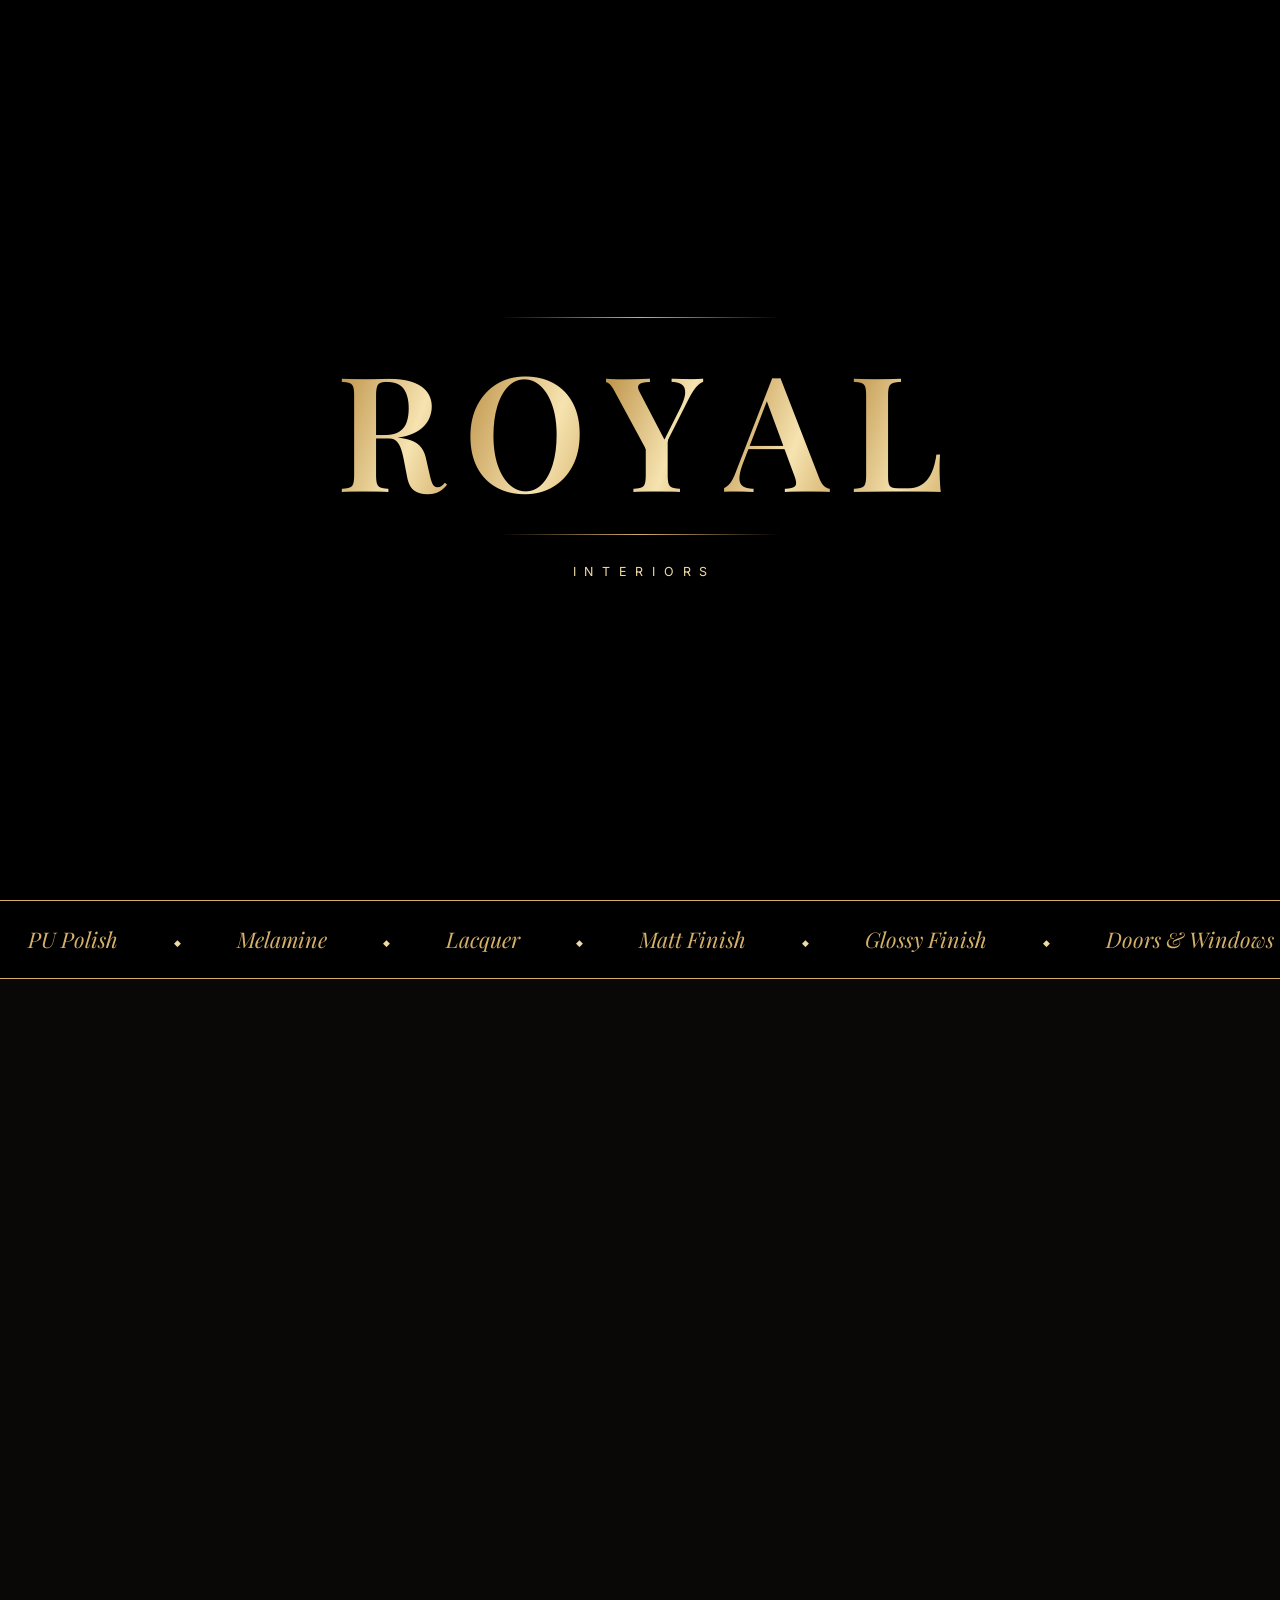
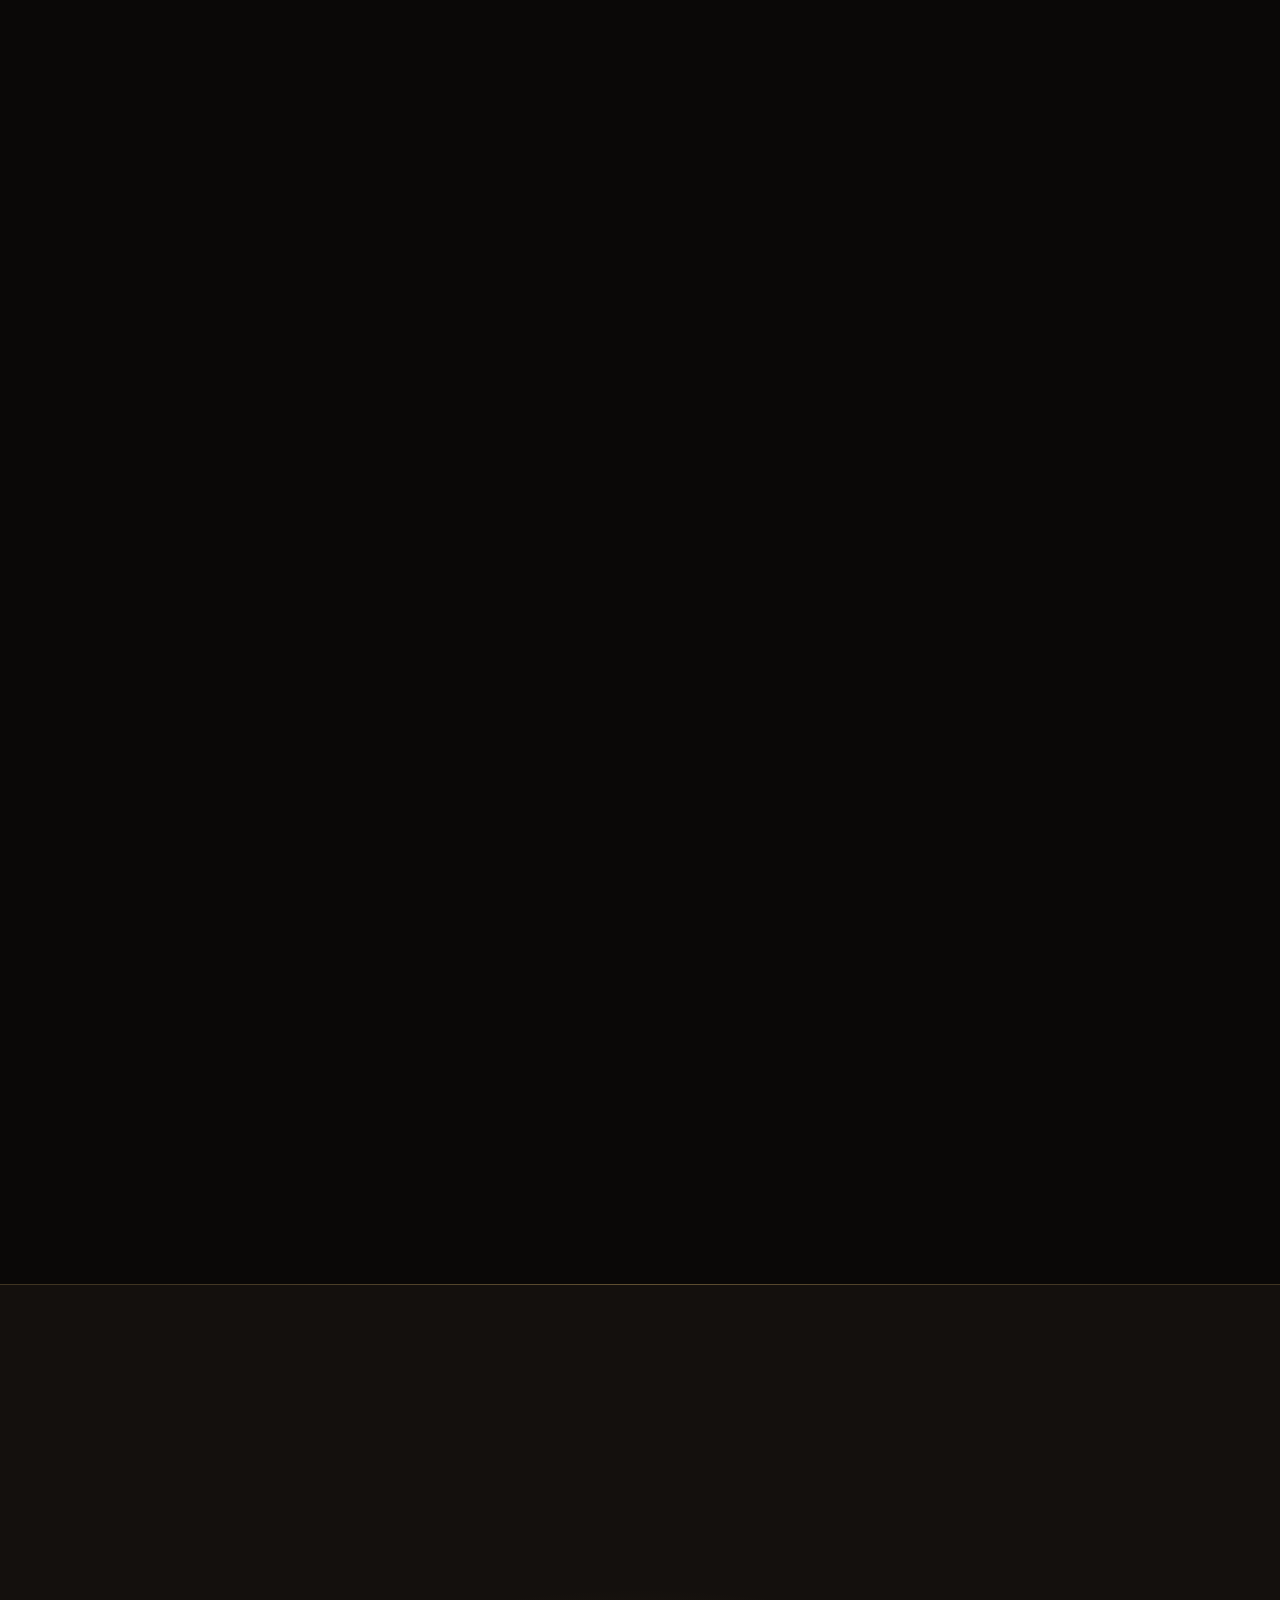
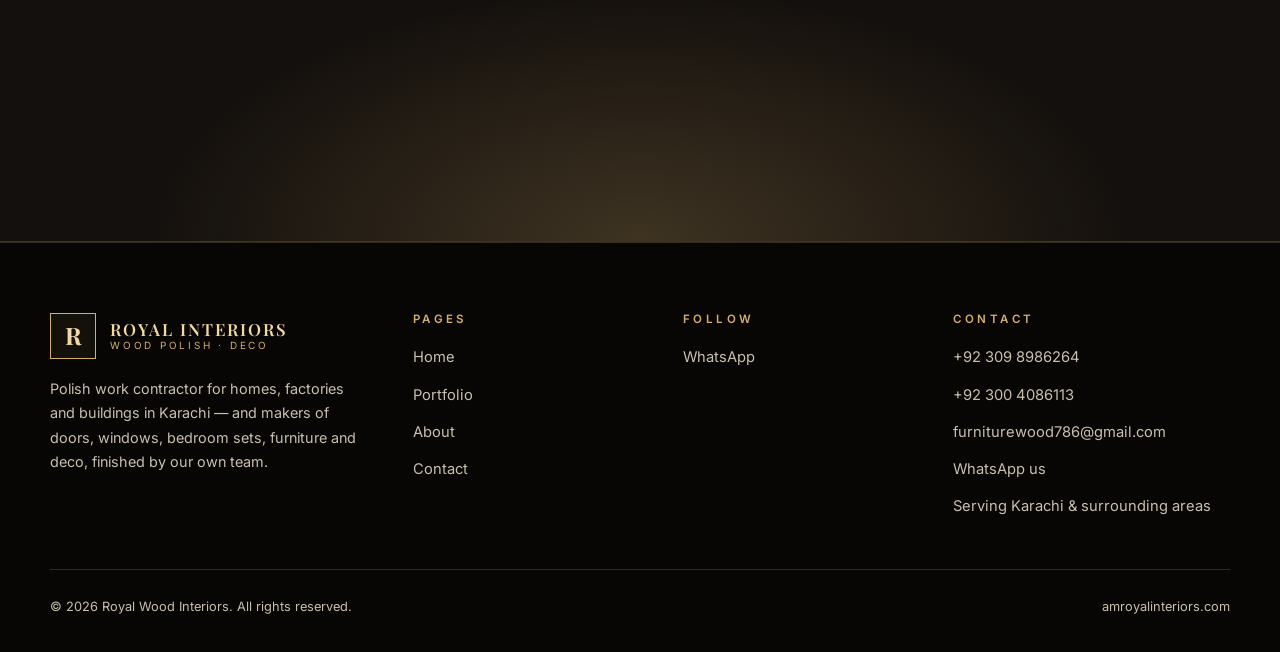
==== commit 50439b3b: "Publish the static copy rendered by the CMS index.html is now the output of the CMS renderer (same c" ====
--- a/index.html
+++ b/index.html
@@ -6,598 +6,46 @@
 <title>AM Royal Interiors | Wood Polish, Deco &amp; Woodwork Contractor — Karachi</title>
 <meta name="description" content="Royal Wood Interiors — polish work contractor for homes, factories and buildings in Karachi. PU, melamine, lacquer, matt and glossy finishes, plus doors, windows, bedroom sets, wardrobes, chairs, tables and deco made by our own team.">
 <meta name="theme-color" content="#0a0807">
-<link rel="canonical" href="https://amroyalinteriors.com/">
 <meta property="og:type" content="website">
-<meta property="og:title" content="Royal Wood Polish, Deco &amp; Interiors — amroyalinteriors.com">
-<meta property="og:description" content="Complete polish work for homes, factories and buildings — and every kind of woodwork too.">
+<meta property="og:title" content="AM Royal Interiors | Wood Polish, Deco &amp; Woodwork Contractor — Karachi">
+<meta property="og:description" content="Royal Wood Interiors — polish work contractor for homes, factories and buildings in Karachi. PU, melamine, lacquer, matt and glossy finishes, plus doors, windows, bedroom sets, wardrobes, chairs, tables and deco made by our own team.">
 <meta property="og:image" content="assets/images/door-polished-walnut.webp">
 <link rel="icon" href="assets/favicon.svg?v=5" type="image/svg+xml">
 <link rel="preconnect" href="https://fonts.googleapis.com">
 <link rel="preconnect" href="https://fonts.gstatic.com" crossorigin>
-<link href="https://fonts.googleapis.com/css2?family=Playfair+Display:ital,wght@0,500;0,600;0,700;1,500;1,600&family=Inter:wght@400;500;600&display=swap" rel="stylesheet">
-<style>
-/* ---------- tokens ---------- */
-:root{
-  --bg:#0a0807;--surface:#14100d;--surface-2:#1d1712;--gold:#d4b06a;--gold-light:#f0d9a4;
-  --text:#fffaf0;--muted:#c9bfad;--border:rgba(212,176,106,.22);
-  --grad:linear-gradient(135deg,#f6e3b0 0%,#d4b06a 50%,#b88a3e 100%);
-  --serif:"Playfair Display",Georgia,serif;--sans:"Inter",system-ui,sans-serif;
-  --ease:cubic-bezier(.2,.8,.2,1);--sec:110px;--head:84px;
-}
-*{box-sizing:border-box;margin:0;padding:0}
-html{scroll-behavior:smooth;-webkit-text-size-adjust:100%}
-html,body{overflow-x:hidden}
-body{background:var(--bg);color:var(--text);font-family:var(--sans);font-size:16px;line-height:1.7;-webkit-font-smoothing:antialiased}
-body.locked{overflow:hidden}
-::selection{background:var(--gold);color:#0a0807}
-img{display:block;max-width:100%}
-a{color:inherit;text-decoration:none}
-button{font:inherit;color:inherit;background:none;border:0;cursor:pointer}
-h1,h2,h3,h4{font-family:var(--serif);font-weight:600;line-height:1.12;color:#fff}
-h1{font-size:clamp(2.6rem,6vw,5rem);letter-spacing:-.01em}
-h2{font-size:clamp(2rem,4vw,3.3rem)}
-h3{font-size:1.3rem}
-em,.g{font-style:italic;font-weight:500;background:var(--grad);-webkit-background-clip:text;background-clip:text;color:transparent}
-p{color:var(--muted)}
-.wrap{width:min(1180px,100% - 48px);margin-inline:auto}
-section{padding:var(--sec) 0}
-.eyebrow{display:inline-flex;align-items:center;gap:14px;font-size:.72rem;letter-spacing:.3em;text-transform:uppercase;color:var(--gold);font-weight:500;margin-bottom:22px}
-.eyebrow::before{content:"";width:34px;height:1px;background:var(--gold)}
-.lead{font-size:1.1rem;max-width:620px}
-.center{text-align:center}
-.center .eyebrow::after{content:"";width:34px;height:1px;background:var(--gold)}
-.sec-head{max-width:760px;margin-bottom:60px}
-.sec-head.center{margin-inline:auto}
-.sec-head h2{margin-bottom:18px}
-
-/* ---------- buttons ---------- */
-.btn{display:inline-flex;align-items:center;gap:10px;padding:16px 30px;font-weight:600;font-size:.9rem;letter-spacing:.08em;text-transform:uppercase;border:1px solid var(--gold);transition:transform .35s var(--ease),box-shadow .35s,background .35s,color .35s}
-.btn-primary{background:var(--grad);color:#0a0807;border-color:transparent}
-.btn-ghost{color:var(--gold-light)}
-.btn:hover{transform:translateY(-2px);box-shadow:0 12px 34px rgba(212,176,106,.28)}
-.btn-ghost:hover{background:rgba(212,176,106,.08)}
-.btns{display:flex;flex-wrap:wrap;gap:16px}
-
-/* ---------- reveal ---------- */
-.reveal{opacity:0;transform:translateY(34px);transition:opacity .9s ease,transform .9s var(--ease);transition-delay:var(--d,0s)}
-.reveal.in{opacity:1;transform:none}
-
-/* ---------- intro ---------- */
-#intro{position:fixed;inset:0;z-index:1000;background:#000;display:grid;place-items:center;transition:opacity 1.5s ease,transform 1.5s var(--ease)}
-#intro.out{opacity:0;transform:scale(1.25);pointer-events:none}
-.intro-box{position:relative;text-align:center;padding:48px 20px}
-.intro-word{font-family:var(--serif);font-weight:600;font-size:clamp(3.4rem,17vw,10rem);letter-spacing:.12em;line-height:1;display:flex;justify-content:center;padding-left:.12em;position:relative}
-.intro-word span{display:inline-block;opacity:0;transform:translateY(60px) scale(.8);filter:blur(14px);background:linear-gradient(110deg,#b88a3e 0%,#f6e3b0 35%,#d4b06a 55%,#b88a3e 100%);background-size:200% 100%;-webkit-background-clip:text;background-clip:text;color:transparent;animation:rise 1s var(--ease) forwards,shine 2.2s ease-in-out 1.6s forwards}
-@keyframes rise{to{opacity:1;transform:none;filter:blur(0)}}
-@keyframes shine{0%{background-position:0% 0}100%{background-position:200% 0}}
-.intro-line{height:1px;width:0;margin:0 auto;background:linear-gradient(90deg,transparent,var(--gold),transparent);animation:grow 1.4s var(--ease) 1.2s forwards}
-.intro-line.top{margin-bottom:28px}.intro-line.bottom{margin-top:28px}
-@keyframes grow{to{width:min(280px,70vw)}}
-.intro-sub{margin-top:26px;font-size:.78rem;letter-spacing:.7em;padding-left:.7em;text-transform:uppercase;color:var(--gold-light);opacity:0;animation:fade 1s ease 1.7s forwards}
-@keyframes fade{to{opacity:1}}
-
-/* ---------- header ---------- */
-.header{position:fixed;top:0;left:0;right:0;z-index:100;height:var(--head);display:flex;align-items:center;transition:background .4s,border-color .4s,height .4s}
-.header::after{content:"";position:absolute;left:0;right:0;bottom:0;height:1px;background:var(--gold);opacity:0;transition:opacity .4s}
-.header.scrolled{background:rgba(10,8,7,.94);backdrop-filter:blur(12px);height:72px}
-.header.scrolled::after{opacity:.6}
-.header .wrap{display:flex;align-items:center;justify-content:space-between}
-.logo{display:flex;align-items:center;gap:14px}
-.logo-mark{width:46px;height:46px;border:1.5px solid var(--gold);display:grid;place-items:center;font-family:var(--serif);font-weight:700;font-size:1.5rem;color:var(--gold-light);background:rgba(212,176,106,.06)}
-.logo-text{line-height:1.15}
-.logo-text b{display:block;font-family:var(--serif);font-weight:600;font-size:1.05rem;letter-spacing:.12em;color:#fff}
-.logo-text small{display:block;font-size:.62rem;letter-spacing:.28em;text-transform:uppercase;color:var(--gold)}
-.nav{display:flex;gap:38px}
-.nav a{font-size:.8rem;letter-spacing:.2em;text-transform:uppercase;color:var(--muted);padding:8px 0;position:relative;transition:color .3s}
-.nav a::after{content:"";position:absolute;left:0;bottom:0;height:1px;width:100%;background:var(--gold);transform:scaleX(0);transform-origin:left;transition:transform .4s var(--ease)}
-.nav a:hover,.nav a.active{color:#fff}
-.nav a.active::after{transform:scaleX(1)}
-.burger{display:none;width:44px;height:44px;flex-direction:column;justify-content:center;align-items:center;gap:6px;border:1px solid var(--border)}
-.burger span{width:20px;height:1.5px;background:var(--gold-light);transition:transform .4s var(--ease),opacity .3s}
-.burger.open span:nth-child(1){transform:translateY(7.5px) rotate(45deg)}
-.burger.open span:nth-child(2){opacity:0}
-.burger.open span:nth-child(3){transform:translateY(-7.5px) rotate(-45deg)}
-.menu{position:fixed;inset:0;z-index:90;background:rgba(10,8,7,.98);display:flex;flex-direction:column;justify-content:center;align-items:center;gap:30px;opacity:0;visibility:hidden;transition:opacity .4s,visibility 0s .4s}
-.menu.open{opacity:1;visibility:visible;transition:opacity .4s}
-.menu a{font-family:var(--serif);font-size:2.2rem;color:#fff;letter-spacing:.06em;position:relative}
-.menu a.active{color:var(--gold-light)}
-.menu .menu-foot{margin-top:30px;font-size:.78rem;letter-spacing:.2em;text-transform:uppercase;color:var(--gold)}
-
-/* ---------- pages ---------- */
-.page{display:none}
-.page.active{display:block}
-.page-head{padding:calc(var(--head) + 110px) 0 70px;border-bottom:1px solid var(--border);background:radial-gradient(900px 400px at 15% 0%,rgba(212,176,106,.12),transparent 60%)}
-.page-head h1{max-width:900px}
-
-/* ---------- hero ---------- */
-.hero{position:relative;min-height:100vh;min-height:100svh;display:flex;align-items:center;overflow:hidden;padding:calc(var(--head) + 40px) 0 80px}
-.hero-bg{position:absolute;inset:0;z-index:0}
-.hero-bg img{width:100%;height:100%;object-fit:cover;object-position:center;animation:kb 28s ease-in-out infinite alternate}
-@keyframes kb{from{transform:scale(1)}to{transform:scale(1.12)}}
-.hero-bg::after{content:"";position:absolute;inset:0;background:linear-gradient(90deg,rgba(10,8,7,.94) 0%,rgba(10,8,7,.72) 45%,rgba(10,8,7,.28) 100%),linear-gradient(180deg,rgba(10,8,7,.25),rgba(10,8,7,.75))}
-.hero .wrap{position:relative;z-index:1}
-.hero h1{margin-bottom:26px;max-width:860px}
-.hero .lead{margin-bottom:40px}
-.pills{display:flex;flex-wrap:wrap;gap:12px;margin-top:56px}
-.pill{padding:11px 18px;font-size:.78rem;color:var(--gold-light);border:1px solid var(--border);background:rgba(20,16,13,.45);backdrop-filter:blur(8px)}
-
-/* ---------- marquee ---------- */
-.marquee{background:#000;border-top:1px solid var(--gold);border-bottom:1px solid var(--gold);padding:20px 0;overflow:hidden}
-.marquee-track{display:flex;width:max-content;animation:scroll 32s linear infinite}
-.marquee span{font-family:var(--serif);font-style:italic;font-size:1.35rem;color:var(--gold);white-space:nowrap;padding:0 28px}
-.marquee span::after{content:"◆";font-style:normal;font-size:.55rem;margin-left:56px;vertical-align:middle;color:var(--gold-light)}
-@keyframes scroll{to{transform:translateX(-50%)}}
-
-/* ---------- cards ---------- */
-.grid4{display:grid;grid-template-columns:repeat(4,1fr);gap:22px}
-.card{display:block;background:var(--surface);border:1px solid var(--border);overflow:hidden;transition:transform .5s var(--ease),box-shadow .5s,border-color .5s}
-.card:hover{transform:translateY(-6px);box-shadow:0 24px 60px rgba(212,176,106,.16);border-color:rgba(212,176,106,.5)}
-.card-img{aspect-ratio:4/5;overflow:hidden}
-.card-img img{width:100%;height:100%;object-fit:cover;transition:transform 1.2s var(--ease)}
-.card:hover .card-img img{transform:scale(1.08)}
-.card-body{padding:26px 24px 28px}
-.card-num{font-family:var(--serif);font-size:.95rem;color:var(--gold);letter-spacing:.2em;margin-bottom:10px}
-.card h3{margin-bottom:10px;font-size:1.25rem}
-.card p{font-size:.92rem}
-.card .more{display:inline-block;margin-top:16px;font-size:.74rem;letter-spacing:.22em;text-transform:uppercase;color:var(--gold-light)}
-
-/* ---------- before / after ---------- */
-.split{display:grid;grid-template-columns:1fr 1fr;gap:72px;align-items:center}
-.chips{display:flex;flex-wrap:wrap;gap:10px;margin:26px 0 34px}
-.chip{padding:9px 16px;font-size:.72rem;letter-spacing:.18em;text-transform:uppercase;color:var(--gold-light);border:1px solid var(--border)}
-.ba{position:relative;aspect-ratio:4/5;overflow:hidden;border:1px solid var(--border);user-select:none;touch-action:pan-y;box-shadow:0 30px 80px rgba(0,0,0,.55)}
-.ba img{position:absolute;inset:0;width:100%;height:100%;object-fit:cover;pointer-events:none}
-.ba .before{clip-path:inset(0 calc(100% - var(--pos,50%)) 0 0)}
-.ba-handle{position:absolute;top:0;bottom:0;left:var(--pos,50%);width:2px;background:var(--gold);transform:translateX(-50%);pointer-events:none;box-shadow:0 0 18px rgba(212,176,106,.7)}
-.ba-handle::after{content:"";position:absolute;top:50%;left:50%;width:52px;height:52px;border-radius:50%;transform:translate(-50%,-50%);background:var(--grad) url("data:image/svg+xml,%3Csvg xmlns='http://www.w3.org/2000/svg' viewBox='0 0 24 24' fill='none' stroke='%230a0807' stroke-width='2.2' stroke-linecap='round' stroke-linejoin='round'%3E%3Cpath d='m9 7-5 5 5 5M15 7l5 5-5 5'/%3E%3C/svg%3E") center/24px no-repeat;box-shadow:0 8px 24px rgba(0,0,0,.5)}
-.ba input{position:absolute;inset:0;width:100%;height:100%;margin:0;opacity:0;cursor:ew-resize}
-.ba-label{position:absolute;top:16px;padding:7px 13px;font-size:.68rem;letter-spacing:.22em;text-transform:uppercase;background:rgba(10,8,7,.75);color:var(--gold-light);border:1px solid var(--border);pointer-events:none}
-.ba-label.l{left:16px}.ba-label.r{right:16px;background:var(--grad);color:#0a0807;border-color:transparent}
-
-/* ---------- process ---------- */
-.steps{display:grid;grid-template-columns:repeat(4,1fr);gap:40px 32px}
-.step .num{font-family:var(--serif);font-size:4.4rem;line-height:1;color:transparent;-webkit-text-stroke:1px var(--gold);margin-bottom:18px}
-.step h3{margin-bottom:10px;font-size:1.15rem}
-.step p{font-size:.92rem}
-
-/* ---------- why ---------- */
-.why{display:grid;grid-template-columns:repeat(3,1fr);border:1px solid var(--border)}
-.why div{padding:38px 34px;border-right:1px solid var(--border);border-bottom:1px solid var(--border);transition:background .4s}
-.why div:nth-child(3n){border-right:0}
-.why div:nth-child(n+4){border-bottom:0}
-.why div:hover{background:rgba(212,176,106,.05)}
-.why h3{font-size:1.15rem;margin-bottom:10px}
-.why p{font-size:.92rem}
-.why i{display:block;width:30px;height:1px;background:var(--gold);margin-bottom:20px}
-
-/* ---------- cta ---------- */
-.cta{position:relative;text-align:center;overflow:hidden;background:radial-gradient(700px 360px at 50% 100%,rgba(212,176,106,.22),transparent 70%),var(--surface);border-top:1px solid var(--border);border-bottom:1px solid var(--border)}
-.cta h2{max-width:780px;margin:0 auto 20px}
-.cta p{margin:0 auto 38px;max-width:560px}
-.cta .btns{justify-content:center}
-
-/* ---------- about ---------- */
-.frame{position:relative;padding:0 24px 24px 0}
-.frame img{width:100%;aspect-ratio:4/5;object-fit:cover;position:relative;z-index:1}
-.frame::after{content:"";position:absolute;top:24px;left:24px;right:0;bottom:0;border:1px solid var(--gold)}
-.boxes{display:grid;grid-template-columns:repeat(3,1fr);gap:22px}
-.box{padding:34px 30px;background:var(--surface);border:1px solid var(--border)}
-.box h3{font-size:1.15rem;margin:14px 0 10px}
-.box p{font-size:.92rem}
-.box i{display:block;width:30px;height:1px;background:var(--gold)}
-.photos2{display:grid;grid-template-columns:1fr 1fr;gap:22px;margin-top:22px}
-.photos2 img{width:100%;aspect-ratio:3/2;object-fit:cover;border:1px solid var(--border)}
-
-/* ---------- portfolio ---------- */
-.filters{display:flex;flex-wrap:wrap;gap:10px;margin-bottom:44px}
-.filters button{padding:11px 20px;font-size:.72rem;letter-spacing:.2em;text-transform:uppercase;color:var(--muted);border:1px solid var(--border);transition:all .3s}
-.filters button:hover{color:#fff;border-color:var(--gold)}
-.filters button.active{background:var(--grad);color:#0a0807;border-color:transparent}
-.masonry{columns:3;column-gap:22px}
-.item{break-inside:avoid;margin-bottom:22px;position:relative;overflow:hidden;border:1px solid var(--border);cursor:zoom-in;background:var(--surface)}
-.item img{width:100%;transition:transform 1.2s var(--ease)}
-.item:hover img{transform:scale(1.06)}
-.item figcaption{position:absolute;left:0;right:0;bottom:0;padding:50px 22px 20px;background:linear-gradient(180deg,transparent,rgba(10,8,7,.92));transform:translateY(100%);transition:transform .5s var(--ease)}
-.item:hover figcaption{transform:none}
-.item small{display:block;font-size:.66rem;letter-spacing:.24em;text-transform:uppercase;color:var(--gold);margin-bottom:6px}
-.item b{font-family:var(--serif);font-weight:500;font-size:1.1rem;color:#fff}
-.item.hide{display:none}
-@media (hover:none){.item figcaption{transform:none}}
-.lightbox{position:fixed;inset:0;z-index:200;background:rgba(0,0,0,.94);display:grid;place-items:center;padding:24px;opacity:0;visibility:hidden;transition:opacity .4s,visibility 0s .4s;cursor:zoom-out}
-.lightbox.open{opacity:1;visibility:visible;transition:opacity .4s}
-.lightbox img{max-width:100%;max-height:92vh;object-fit:contain;border:1px solid var(--border)}
-.lightbox p{position:absolute;bottom:26px;left:0;right:0;text-align:center;font-family:var(--serif);font-style:italic;color:var(--gold-light);font-size:1.1rem}
-
-/* ---------- contact ---------- */
-.contact{display:grid;grid-template-columns:1fr 1.1fr;gap:60px;align-items:start}
-.info{display:grid;gap:14px}
-.info a.card-i,.info div.card-i{display:flex;gap:18px;padding:22px 24px;background:var(--surface);border:1px solid var(--border);transition:border-color .3s,transform .3s}
-.info a.card-i:hover{border-color:var(--gold);transform:translateX(4px)}
-.card-i svg{width:22px;height:22px;flex:none;stroke:var(--gold);fill:none;stroke-width:1.6;stroke-linecap:round;stroke-linejoin:round;margin-top:3px}
-.card-i b{display:block;font-size:.7rem;letter-spacing:.24em;text-transform:uppercase;color:var(--gold);margin-bottom:4px}
-.card-i span{display:block;color:#fff;font-size:.98rem}
-.card-i small{display:block;color:var(--muted);font-size:.85rem;margin-top:3px}
-.form{padding:40px;background:var(--surface);border:1px solid var(--border)}
-.form h3{margin-bottom:6px}
-.form>p{font-size:.9rem;margin-bottom:26px}
-.field{margin-bottom:18px}
-.field label{display:block;font-size:.7rem;letter-spacing:.22em;text-transform:uppercase;color:var(--gold);margin-bottom:8px}
-.field input,.field select,.field textarea{width:100%;padding:15px 16px;background:var(--surface-2);border:1px solid var(--border);color:#fff;font:inherit;font-size:.95rem;transition:border-color .3s}
-.field input:focus,.field select:focus,.field textarea:focus{outline:0;border-color:var(--gold)}
-.field select option{background:#1d1712}
-.field textarea{min-height:130px;resize:vertical}
-.form .btn{width:100%;justify-content:center;margin-top:8px}
-.form-note{font-size:.8rem;margin-top:14px;text-align:center}
-
-/* ---------- footer ---------- */
-footer{border-top:1px solid var(--border);padding:70px 0 34px;background:#070605}
-.foot{display:grid;grid-template-columns:1.4fr 1fr 1.2fr;gap:50px;margin-bottom:50px}
-.foot p{font-size:.9rem;margin-top:18px;max-width:380px}
-.foot h4{font-size:.72rem;letter-spacing:.3em;text-transform:uppercase;color:var(--gold);font-family:var(--sans);font-weight:600;margin-bottom:18px}
-.foot ul{list-style:none;display:grid;gap:10px}
-.foot li a{color:var(--muted);font-size:.92rem;transition:color .3s}
-.foot li a:hover{color:var(--gold-light)}
-.copy{border-top:1px solid var(--border);padding-top:26px;display:flex;flex-wrap:wrap;justify-content:space-between;gap:10px;font-size:.8rem;color:var(--muted)}
-.wa{position:fixed;right:22px;bottom:22px;z-index:80;width:56px;height:56px;border-radius:50%;background:#25d366;display:grid;place-items:center;box-shadow:0 10px 30px rgba(0,0,0,.4);transition:transform .3s}
-.wa:hover{transform:scale(1.08)}
-.wa svg{width:28px;height:28px;fill:#fff}
-
-/* ---------- responsive ---------- */
-@media (max-width:1024px){
-  .grid4{grid-template-columns:repeat(2,1fr)}
-  .steps{grid-template-columns:repeat(2,1fr)}
-  .masonry{columns:2}
-  .foot{grid-template-columns:1fr 1fr}
-}
-@media (max-width:860px){
-  :root{--sec:80px;--head:72px}
-  .nav{display:none}
-  .burger{display:flex}
-  .split,.contact{grid-template-columns:1fr;gap:44px}
-  .why{grid-template-columns:1fr}
-  .why div{border-right:0}
-  .why div:nth-child(n+4){border-bottom:1px solid var(--border)}
-  .why div:last-child{border-bottom:0}
-  .boxes{grid-template-columns:1fr}
-  .photos2{grid-template-columns:1fr}
-  .hero-bg img{object-position:40% center}
-  .form{padding:28px 22px}
-  .foot{grid-template-columns:1fr;gap:34px}
-}
-@media (max-width:560px){
-  .grid4,.steps{grid-template-columns:1fr}
-  .masonry{columns:1}
-  .btn{width:100%;justify-content:center}
-  .wrap{width:min(1180px,100% - 32px)}
-}
-@media (prefers-reduced-motion:reduce){
-  .hero-bg img,.marquee-track{animation:none}
-  .reveal{transition:none}
-}
-</style>
+<link href="https://fonts.googleapis.com/css2?family=Playfair+Display:ital,wght@0,400;0,500;0,600;0,700;1,500;1,600&amp;family=Inter:ital,wght@0,400;0,500;0,600;0,700;1,500;1,600&amp;display=swap" rel="stylesheet">
+<link rel="stylesheet" href="assets/theme.css?v=1795007859">
+<style>:root{--bg:#0a0807;--surface:#14100d;--surface-2:#1d1712;--gold:#d4b06a;--gold-light:#f0d9a4;--gold-dark:#b88a3e;--gold-pale:#f6e3b0;--heading:#ffffff;--text:#fffaf0;--muted:#c9bfad;--on-gold:#0a0807;--intro-bg:#000000;--marquee-bg:#000000;--footer-bg:#070605;--footer-text:#c9bfad;--border:rgba(212,176,106,0.22);--gold-rgb:212,176,106;--bg-rgb:10,8,7;--grad:linear-gradient(135deg,#f6e3b0 0%,#d4b06a 50%,#b88a3e 100%);--serif:"Playfair Display",Georgia,serif;--sans:"Inter",system-ui,sans-serif;--radius:0;--radius-lg:0;--sec:110px;}</style>
 </head>
 <body class="locked">
-
-<!-- ================= INTRO ================= -->
-<div id="intro" aria-hidden="true">
-  <div class="intro-box">
-    <div class="intro-line top"></div>
-    <div class="intro-word" id="intro-word">ROYAL</div>
-    <div class="intro-line bottom"></div>
-    <div class="intro-sub">Interiors</div>
-  </div>
-</div>
-
-<!-- ================= HEADER ================= -->
-<header class="header" id="header">
-  <div class="wrap">
-    <a class="logo" href="#home" data-route="home" aria-label="Royal Interiors — home">
-      <span class="logo-mark">R</span>
-      <span class="logo-text"><b>ROYAL INTERIORS</b><small>Wood Polish · Deco</small></span>
-    </a>
-    <nav class="nav" aria-label="Main">
-      <a href="#home" data-route="home">Home</a>
-      <a href="#portfolio" data-route="portfolio">Portfolio</a>
-      <a href="#about" data-route="about">About</a>
-      <a href="#contact" data-route="contact">Contact</a>
-    </nav>
-    <button class="burger" id="burger" aria-label="Open menu" aria-expanded="false"><span></span><span></span><span></span></button>
-  </div>
-</header>
-<div class="menu" id="menu">
-  <a href="#home" data-route="home">Home</a>
-  <a href="#portfolio" data-route="portfolio">Portfolio</a>
-  <a href="#about" data-route="about">About</a>
-  <a href="#contact" data-route="contact">Contact</a>
-  <span class="menu-foot">+92 309 8986264 · Karachi</span>
-</div>
-
+<div id="intro" aria-hidden="true"><div class="intro-box"><div class="intro-line top"></div><div class="intro-word" id="intro-word">ROYAL</div><div class="intro-line bottom"></div><div class="intro-sub">Interiors</div></div></div>
+<header class="header" id="header"><div class="wrap"><a class="logo" href="#home" data-route="home" aria-label="Home"><span class="logo-mark">R</span><span class="logo-text"><b>ROYAL INTERIORS</b><small>Wood Polish · Deco</small></span></a><nav class="nav" aria-label="Main"><a href="#home" data-route="home">Home</a><a href="#portfolio" data-route="portfolio">Portfolio</a><a href="#about" data-route="about">About</a><a href="#contact" data-route="contact">Contact</a></nav><button class="burger" id="burger" aria-label="Open menu" aria-expanded="false"><span></span><span></span><span></span></button></div></header>
+<div class="menu" id="menu"><a href="#home" data-route="home">Home</a><a href="#portfolio" data-route="portfolio">Portfolio</a><a href="#about" data-route="about">About</a><a href="#contact" data-route="contact">Contact</a><span class="menu-foot">+92 309 8986264 · Karachi</span></div>
 <main>
-<!-- ================= HOME ================= -->
 <div class="page" id="page-home">
-  <section class="hero" style="padding-top:calc(var(--head) + 40px)">
-    <div class="hero-bg"><img src="assets/images/hero-doors-collage.jpg" alt="Solid wood doors with brass handles, polished in natural teak finish" fetchpriority="high"></div>
-    <div class="wrap">
-      <span class="eyebrow">Contractor · Factory Polish Work · Deco</span>
-      <h1>Royal Wood Polish, <em>Deco &amp; Interiors</em></h1>
-      <p class="lead">Complete polish work for homes, factories and buildings — and every kind of woodwork too. Doors, windows, bedroom sets, wardrobes, chairs, tables and deco: made, installed and finished by our own team.</p>
-      <div class="btns">
-        <a class="btn btn-primary" href="#portfolio" data-route="portfolio">Explore Our Work →</a>
-        <a class="btn btn-ghost" href="#contact" data-route="contact">Request a Consultation</a>
-      </div>
-      <div class="pills">
-        <span class="pill">PU · Melamine · Lacquer · Matt · Glossy</span>
-        <span class="pill">We make the woodwork — not only polish it</span>
-        <span class="pill">Factory contracts &amp; full building projects</span>
-      </div>
-    </div>
-  </section>
-
-  <div class="marquee" aria-hidden="true">
-    <div class="marquee-track" id="marquee">
-      <span>PU Polish</span><span>Melamine</span><span>Lacquer</span><span>Matt Finish</span><span>Glossy Finish</span><span>Doors &amp; Windows</span><span>Bedroom Sets</span><span>Deco &amp; Panels</span><span>Building Projects</span>
-    </div>
-  </div>
-
-  <section>
-    <div class="wrap">
-      <div class="sec-head reveal">
-        <span class="eyebrow">What We Do</span>
-        <h2>Polish is our specialty — <em>and we build</em> all kinds of woodwork too</h2>
-        <p class="lead">We are polish contractors for homes, factories and buildings. Around that core we manufacture furniture, doors, windows and deco, and take on complete buildings as one contract.</p>
-      </div>
-      <div class="grid4">
-        <a class="card reveal" href="#portfolio?cat=polish" data-route="portfolio" data-cat="polish" style="--d:0s">
-          <div class="card-img"><img src="assets/images/door-polished-walnut.webp" alt="Main door polished in deep walnut" loading="lazy"></div>
-          <div class="card-body"><div class="card-num">01</div><h3>Polish Work</h3><p>Homes, factories &amp; buildings. PU, melamine, lacquer, matt or glossy — on new work and on pieces you already own.</p><span class="more">View work →</span></div>
-        </a>
-        <a class="card reveal" href="#portfolio?cat=furn" data-route="portfolio" data-cat="furn" style="--d:.1s">
-          <div class="card-img"><img src="assets/images/bedroom-set.webp" alt="Carved bedroom set in glossy polish" loading="lazy"></div>
-          <div class="card-body"><div class="card-num">02</div><h3>Furniture &amp; Bedroom Sets</h3><p>Beds, wardrobes, dressing tables, chairs and tables — made in our workshop and polished to one finish.</p><span class="more">View work →</span></div>
-        </a>
-        <a class="card reveal" href="#portfolio?cat=doors" data-route="portfolio" data-cat="doors" style="--d:.2s">
-          <div class="card-img"><img src="assets/images/doors-installed.webp" alt="Dark polished grooved door with glass strip" loading="lazy"></div>
-          <div class="card-body"><div class="card-num">03</div><h3>Doors, Windows &amp; Deco</h3><p>Doors and windows made, hung and polished; wall panels, ceilings, TV walls and kitchens.</p><span class="more">View work →</span></div>
-        </a>
-        <a class="card reveal" href="#portfolio?cat=proj" data-route="portfolio" data-cat="proj" style="--d:.3s">
-          <div class="card-img"><img src="assets/images/building-projects.webp" alt="Building with wooden window frames on every floor" loading="lazy"></div>
-          <div class="card-body"><div class="card-num">04</div><h3>Building &amp; Factory Projects</h3><p>Full buildings, big project sets and factory polish contracts handled by one contractor.</p><span class="more">View work →</span></div>
-        </a>
-      </div>
-    </div>
-  </section>
-
-  <section style="background:var(--surface);border-top:1px solid var(--border);border-bottom:1px solid var(--border)">
-    <div class="wrap split">
-      <div class="reveal">
-        <span class="eyebrow">Before &amp; After</span>
-        <h2>Drag the handle — <em>see what polish changes</em></h2>
-        <p class="lead" style="margin-top:18px">A raw solid wood main door on the left, the same door after staining and PU polish on the right. Every finish we apply is prepared the same way: sanded in stages, sealed, stained to an approved sample and built up in thin coats.</p>
-        <div class="chips"><span class="chip">PU</span><span class="chip">Melamine</span><span class="chip">Lacquer</span><span class="chip">Matt</span><span class="chip">Glossy</span></div>
-        <a class="btn btn-ghost" href="#contact" data-route="contact">Get a Polish Quote</a>
-      </div>
-      <div class="reveal" style="--d:.15s">
-        <div class="ba" id="ba" style="--pos:50%">
-          <img src="assets/images/door-polished-walnut.webp" alt="Main door after walnut PU polish" loading="lazy">
-          <img class="before" src="assets/images/door-raw-before-polish.webp" alt="Main door in raw wood before polish" loading="lazy">
-          <div class="ba-handle"></div>
-          <span class="ba-label l">Before</span><span class="ba-label r">After</span>
-          <input type="range" min="0" max="100" value="50" aria-label="Compare before and after polishing">
-        </div>
-      </div>
-    </div>
-  </section>
-
-  <section>
-    <div class="wrap">
-      <div class="sec-head center reveal">
-        <span class="eyebrow">Our Process</span>
-        <h2>From raw woodwork <em>to final finish</em></h2>
-      </div>
-      <div class="steps">
-        <div class="step reveal" style="--d:0s"><div class="num">01</div><h3>Consultation &amp; Measurement</h3><p>You tell us the scope — polish only, specific pieces, a factory contract or a complete building. We visit, measure and advise.</p></div>
-        <div class="step reveal" style="--d:.1s"><div class="num">02</div><h3>Design &amp; Finish Samples</h3><p>Designs, wood types and finish samples on your actual wood, with a clear itemised quotation.</p></div>
-        <div class="step reveal" style="--d:.2s"><div class="num">03</div><h3>Manufacturing &amp; Installation</h3><p>Doors, windows, furniture and deco built in our workshop and installed on site by our team.</p></div>
-        <div class="step reveal" style="--d:.3s"><div class="num">04</div><h3>Polish &amp; Handover</h3><p>Every surface stained and finished by hand and spray, inspected with you in daylight, then handed over.</p></div>
-      </div>
-    </div>
-  </section>
-
-  <section style="padding-top:0">
-    <div class="wrap">
-      <div class="sec-head center reveal">
-        <span class="eyebrow">Why Royal Interiors</span>
-        <h2>Polish-first craftsmanship <em>from a team that builds</em></h2>
-      </div>
-      <div class="why reveal">
-        <div><i></i><h3>Polish is our specialty</h3><p>Most workshops treat polish as the last step. For us it's the main event — done properly, in the finish you choose.</p></div>
-        <div><i></i><h3>Factory &amp; contract experience</h3><p>Door sets and furniture finished in volume — the same standard on the hundredth piece as on the first.</p></div>
-        <div><i></i><h3>We build what we finish</h3><p>Doors, windows, bedroom sets, chairs, tables and deco made by us, so the finish is planned from the first cut.</p></div>
-        <div><i></i><h3>One contractor, whole building</h3><p>Doors, windows, bedrooms, kitchen, deco and polish from one team — one consistent finish, one point of contact.</p></div>
-        <div><i></i><h3>Clear quotations</h3><p>Itemised quotes before work begins. Changes are discussed and agreed with you first.</p></div>
-        <div><i></i><h3>Inspected with you</h3><p>Nothing is finished until you've seen it, opened every door and drawer, and are happy with the result.</p></div>
-      </div>
-    </div>
-  </section>
-
-  <section class="cta">
-    <div class="wrap reveal">
-      <span class="eyebrow">Start Your Project</span>
-      <h2>One door, a factory contract or an <em>entire building</em></h2>
-      <p>Send photos of the furniture or the site, or describe your plans. We'll reply with questions, options and a quotation.</p>
-      <div class="btns">
-        <a class="btn btn-primary" href="#contact" data-route="contact">Request a Consultation</a>
-        <a class="btn btn-ghost" href="tel:+923098986264">Call +92 309 8986264</a>
-      </div>
-    </div>
-  </section>
-</div>
-
-<!-- ================= ABOUT ================= -->
-<div class="page" id="page-about">
-  <div class="page-head">
-    <div class="wrap">
-      <span class="eyebrow">About</span>
-      <h1>Polish is our specialty. <em>Woodwork is our craft.</em></h1>
-    </div>
-  </div>
-  <section>
-    <div class="wrap split">
-      <div class="reveal">
-        <span class="eyebrow">Who We Are</span>
-        <h2>A polish contractor <em>that builds, too</em></h2>
-        <p class="lead" style="margin-top:18px">Royal Wood Interiors is a polish contractor for homes, factories and buildings in Karachi. Polish is our main event, not the last step: furniture, bedroom sets, doors, windows and whole buildings, finished in PU, melamine, lacquer, matt or glossy.</p>
-        <p style="margin-top:16px">We are not only polishers. We manufacture furniture, bedroom sets, doors, windows and deco in our own workshop, so you can order the piece, the room or the whole building from one contractor — and every surface carries the same finish.</p>
-        <div class="chips"><span class="chip">Furniture polish</span><span class="chip">Bedroom set polish</span><span class="chip">Doors &amp; windows</span><span class="chip">Full building polish</span><span class="chip">Factory contracts</span><span class="chip">Wood staining &amp; deco shades</span><span class="chip">Repolishing old furniture</span></div>
-        <a class="btn btn-primary" href="#contact" data-route="contact">Work With Us</a>
-      </div>
-      <div class="frame reveal" style="--d:.15s"><img src="assets/images/panel-doors-workshop.webp" alt="Solid wood panel doors made in our workshop, before polish" loading="lazy"></div>
-    </div>
-  </section>
-  <section style="padding-top:0">
-    <div class="wrap">
-      <div class="sec-head reveal"><span class="eyebrow">How We Work</span><h2>Straight answers, <em>real work</em></h2></div>
-      <div class="boxes">
-        <div class="box reveal" style="--d:0s"><i></i><h3>Real work, real photos</h3><p>Every photograph on this site is of our own jobs — doors, staircases, window frames and furniture we made or polished.</p></div>
-        <div class="box reveal" style="--d:.1s"><i></i><h3>Clear quotations</h3><p>Itemised before work begins. If something changes, we discuss and agree it with you first.</p></div>
-        <div class="box reveal" style="--d:.2s"><i></i><h3>Inspected with you</h3><p>Nothing is finished until you've seen it in daylight and under room lighting and are happy.</p></div>
-      </div>
-      <div class="photos2">
-        <img class="reveal" src="assets/images/wooden-main-gate.webp" alt="Timber main gate in natural finish" loading="lazy">
-        <img class="reveal" style="--d:.15s" src="assets/images/staircase-oak-finished.webp" alt="Solid wood staircase finished in oak" loading="lazy">
-      </div>
-    </div>
-  </section>
-</div>
-
-<!-- ================= PORTFOLIO ================= -->
-<div class="page" id="page-portfolio">
-  <div class="page-head">
-    <div class="wrap">
-      <span class="eyebrow">Portfolio</span>
-      <h1>Real projects, <em>real craftsmanship</em></h1>
-    </div>
-  </div>
-  <section>
-    <div class="wrap">
-      <div class="filters" id="filters" role="group" aria-label="Filter projects">
-        <button class="active" data-f="all">All</button>
-        <button data-f="polish">Polish Work</button>
-        <button data-f="furn">Furniture &amp; Bedroom Sets</button>
-        <button data-f="doors">Doors, Windows &amp; Gates</button>
-        <button data-f="stairs">Staircases</button>
-        <button data-f="proj">Buildings &amp; Factories</button>
-      </div>
-      <div class="masonry" id="masonry">
-        <figure class="item reveal" data-cat="polish"><img src="assets/images/door-polished-walnut.webp" alt="Walnut PU main door" loading="lazy"><figcaption><small>Polish Work</small><b>Walnut PU Main Door</b></figcaption></figure>
-        <figure class="item reveal" data-cat="proj"><img src="assets/images/building-projects.webp" alt="Wooden windows across a full building" loading="lazy"><figcaption><small>Buildings &amp; Factories</small><b>Wooden Windows — Full Building</b></figcaption></figure>
-        <figure class="item reveal" data-cat="furn"><img src="assets/images/bedroom-set.webp" alt="Carved bedroom set in glossy polish" loading="lazy"><figcaption><small>Furniture &amp; Bedroom Sets</small><b>Carved Bedroom Set — Glossy</b></figcaption></figure>
-        <figure class="item reveal" data-cat="doors"><img src="assets/images/panel-doors-workshop.webp" alt="Solid panel doors in the workshop" loading="lazy"><figcaption><small>Doors, Windows &amp; Gates</small><b>Solid Panel Door Manufacturing</b></figcaption></figure>
-        <figure class="item reveal" data-cat="proj"><img src="assets/images/factory-polish-work.webp" alt="Door set being polished on a factory contract" loading="lazy"><figcaption><small>Buildings &amp; Factories</small><b>Door Set Polish Contract</b></figcaption></figure>
-        <figure class="item reveal" data-cat="stairs"><img src="assets/images/staircase-oak-finished.webp" alt="Solid wood staircase in oak finish" loading="lazy"><figcaption><small>Staircases</small><b>Solid Wood Staircase — Oak Finish</b></figcaption></figure>
-        <figure class="item reveal" data-cat="furn"><img src="assets/images/dressing-furniture.webp" alt="Dressing table with twin mirrors" loading="lazy"><figcaption><small>Furniture &amp; Bedroom Sets</small><b>Dressing &amp; Chairs</b></figcaption></figure>
-        <figure class="item reveal" data-cat="doors"><img src="assets/images/wooden-main-gate.webp" alt="Wooden main gate" loading="lazy"><figcaption><small>Doors, Windows &amp; Gates</small><b>Wooden Main Gate</b></figcaption></figure>
-        <figure class="item reveal" data-cat="proj"><img src="assets/images/bungalow-window-frames.webp" alt="Bungalow window frames installed" loading="lazy"><figcaption><small>Buildings &amp; Factories</small><b>Bungalow Window Frames</b></figcaption></figure>
-        <figure class="item reveal" data-cat="furn"><img src="assets/images/wardrobe.webp" alt="Built-in wardrobe in light oak" loading="lazy"><figcaption><small>Furniture &amp; Bedroom Sets</small><b>Built-in Wardrobe — Light Oak</b></figcaption></figure>
-        <figure class="item reveal" data-cat="doors"><img src="assets/images/doors-installed.webp" alt="Doors made, hung and polished" loading="lazy"><figcaption><small>Doors, Windows &amp; Gates</small><b>Doors Made, Hung &amp; Polished</b></figcaption></figure>
-        <figure class="item reveal" data-cat="stairs"><img src="assets/images/staircase-installation.jpg" alt="Staircase treads being fitted" loading="lazy"><figcaption><small>Staircases</small><b>Treads Being Fitted</b></figcaption></figure>
-      </div>
-    </div>
-  </section>
-</div>
-
-<!-- ================= CONTACT ================= -->
-<div class="page" id="page-contact">
-  <div class="page-head">
-    <div class="wrap">
-      <span class="eyebrow">Contact</span>
-      <h1>Tell us what you need — <em>we'll quote it</em></h1>
-    </div>
-  </div>
-  <section>
-    <div class="wrap contact">
-      <div class="info">
-        <a class="card-i reveal" href="tel:+923098986264"><svg viewBox="0 0 24 24"><path d="M22 16.9v3a2 2 0 0 1-2.2 2 19.8 19.8 0 0 1-8.6-3.1 19.5 19.5 0 0 1-6-6A19.8 19.8 0 0 1 2.1 4.2 2 2 0 0 1 4.1 2h3a2 2 0 0 1 2 1.7c.1.9.4 1.8.7 2.8a2 2 0 0 1-.5 2.1L8.1 9.9a16 16 0 0 0 6 6l1.3-1.3a2 2 0 0 1 2.1-.4c.9.3 1.8.6 2.8.7a2 2 0 0 1 1.7 2z"/></svg><div><b>Phone</b><span>+92 309 8986264</span><small>Tap to call</small></div></a>
-        <a class="card-i reveal" style="--d:.05s" href="tel:+923004086113"><svg viewBox="0 0 24 24"><path d="M22 16.9v3a2 2 0 0 1-2.2 2 19.8 19.8 0 0 1-8.6-3.1 19.5 19.5 0 0 1-6-6A19.8 19.8 0 0 1 2.1 4.2 2 2 0 0 1 4.1 2h3a2 2 0 0 1 2 1.7c.1.9.4 1.8.7 2.8a2 2 0 0 1-.5 2.1L8.1 9.9a16 16 0 0 0 6 6l1.3-1.3a2 2 0 0 1 2.1-.4c.9.3 1.8.6 2.8.7a2 2 0 0 1 1.7 2z"/></svg><div><b>Phone 2</b><span>+92 300 4086113</span><small>Tap to call</small></div></a>
-        <a class="card-i reveal" style="--d:.1s" href="https://wa.me/923098986264?text=Assalam-o-Alaikum%2C%20I%20am%20interested%20in%20your%20polish%20work%20%2F%20woodwork%20services.%20Please%20share%20details%20and%20a%20quotation." target="_blank" rel="noopener"><svg viewBox="0 0 24 24"><path d="M20.5 3.5A11.8 11.8 0 0 0 2.3 17.7L1 23l5.4-1.4A11.8 11.8 0 0 0 20.5 3.5z"/><path d="M8.5 7.5c.3-.6.6-.6.9-.6h.6c.2 0 .4 0 .6.5l.8 2c.1.2.1.4 0 .6l-.4.6-.4.4c-.2.2-.3.3-.1.6a9 9 0 0 0 1.7 2.1 8 8 0 0 0 2.4 1.5c.3.1.5.1.6-.1l.9-1.1c.2-.3.4-.2.6-.1l1.9.9c.3.1.4.2.5.3 0 .2 0 .9-.3 1.6-.3.8-1.6 1.5-2.2 1.5-.6.1-1.2.3-4-1-3.3-1.5-5.5-5-5.6-5.2-.2-.3-1.3-1.8-1.3-3.4 0-1.6.8-2.4 1.1-2.7z"/></svg><div><b>WhatsApp</b><span>Chat with us</span><small>Send photos for a quick estimate</small></div></a>
-        <a class="card-i reveal" style="--d:.15s" href="mailto:furniturewood786@gmail.com"><svg viewBox="0 0 24 24"><rect x="2" y="4" width="20" height="16" rx="2"/><path d="m22 7-10 7L2 7"/></svg><div><b>Email</b><span>furniturewood786@gmail.com</span></div></a>
-        <div class="card-i reveal" style="--d:.2s"><svg viewBox="0 0 24 24"><path d="M20 10c0 6-8 12-8 12s-8-6-8-12a8 8 0 0 1 16 0Z"/><circle cx="12" cy="10" r="3"/></svg><div><b>Address</b><span>House No. 452/A, Street No. 54, Sector C, Sir Syed Ahmad Khan Road, near Maryam Masjid, Manzoor Colony, Karachi, Sindh, Pakistan</span><small>Serving Karachi &amp; surrounding areas</small></div></div>
-        <div class="card-i reveal" style="--d:.25s"><svg viewBox="0 0 24 24"><circle cx="12" cy="12" r="10"/><path d="M12 6v6l4 2"/></svg><div><b>Hours</b><span>Open daily 7:00 AM – 11:30 PM</span></div></div>
-      </div>
-      <form class="form reveal" id="form" style="--d:.1s" novalidate>
-        <h3>Send an inquiry</h3>
-        <p>Your details open in WhatsApp with the message pre-filled — just press send.</p>
-        <div class="field"><label for="f-name">Your name</label><input id="f-name" name="name" type="text" autocomplete="name" placeholder="Full name" required></div>
-        <div class="field"><label for="f-phone">Phone / WhatsApp</label><input id="f-phone" name="phone" type="tel" autocomplete="tel" inputmode="tel" placeholder="+92 300 1234567" required></div>
-        <div class="field"><label for="f-service">Service</label>
-          <select id="f-service" name="service" required>
-            <option value="">Select a service…</option>
-            <option>Furniture polish</option>
-            <option>Doors &amp; windows polish</option>
-            <option>Full building polish</option>
-            <option>Factory polish contract</option>
-            <option>Bedroom set (manufacturing)</option>
-            <option>Chairs &amp; tables (manufacturing)</option>
-            <option>Doors &amp; windows (manufacturing)</option>
-            <option>Deco / panels / ceilings / kitchen</option>
-            <option>Complete building woodwork</option>
-            <option>Other</option>
-          </select></div>
-        <div class="field"><label for="f-msg">Message</label><textarea id="f-msg" name="message" placeholder="e.g. Polish 6 room doors and the main door in walnut matt PU; or a bedroom set in glossy finish." required></textarea></div>
-        <button class="btn btn-primary" type="submit">Send via WhatsApp →</button>
-        <p class="form-note" id="form-note"></p>
-      </form>
-    </div>
-  </section>
-</div>
-</main>
-
-<!-- ================= FOOTER ================= -->
-<footer>
-  <div class="wrap">
-    <div class="foot">
-      <div>
-        <a class="logo" href="#home" data-route="home"><span class="logo-mark">R</span><span class="logo-text"><b>ROYAL INTERIORS</b><small>Wood Polish · Deco</small></span></a>
-        <p>Polish work contractor for homes, factories and buildings in Karachi — and makers of doors, windows, bedroom sets, furniture and deco, finished by our own team.</p>
-      </div>
-      <div>
-        <h4>Pages</h4>
-        <ul>
-          <li><a href="#home" data-route="home">Home</a></li>
-          <li><a href="#portfolio" data-route="portfolio">Portfolio</a></li>
-          <li><a href="#about" data-route="about">About</a></li>
-          <li><a href="#contact" data-route="contact">Contact</a></li>
-        </ul>
-      </div>
-      <div>
-        <h4>Contact</h4>
-        <ul>
-          <li><a href="tel:+923098986264">+92 309 8986264</a></li>
-          <li><a href="tel:+923004086113">+92 300 4086113</a></li>
-          <li><a href="mailto:furniturewood786@gmail.com">furniturewood786@gmail.com</a></li>
-          <li><a href="https://wa.me/923098986264" target="_blank" rel="noopener">WhatsApp us</a></li>
-          <li><a href="#contact" data-route="contact">Manzoor Colony, Karachi</a></li>
-        </ul>
-      </div>
-    </div>
-    <div class="copy"><span>© 2026 Royal Wood Interiors. All rights reserved.</span><span>amroyalinteriors.com</span></div>
-  </div>
-</footer>
-
+<section class="hero"><div class="hero-bg"><img src="assets/images/hero-doors-collage.jpg" alt="Royal Wood Polish," fetchpriority="high"></div><div class="wrap"><span class="eyebrow">Contractor · Factory Polish Work · Deco</span><h1>Royal Wood Polish, <em>Deco &amp; Interiors</em></h1><p class="lead">Complete polish work for homes, factories and buildings — and every kind of woodwork too. Doors, windows, bedroom sets, wardrobes, chairs, tables and deco: made, installed and finished by our own team.</p><div class="btns"><a class="btn btn-primary" href="#portfolio" data-route="portfolio">Explore Our Work →</a><a class="btn btn-ghost" href="#contact" data-route="contact">Request a Consultation</a></div><div class="pills"><span class="pill">PU · Melamine · Lacquer · Matt · Glossy</span><span class="pill">We make the woodwork — not only polish it</span><span class="pill">Factory contracts &amp; full building projects</span></div></div></section><div class="marquee" aria-hidden="true"><div class="marquee-track" id="marquee"><span>PU Polish</span><span>Melamine</span><span>Lacquer</span><span>Matt Finish</span><span>Glossy Finish</span><span>Doors &amp; Windows</span><span>Bedroom Sets</span><span>Deco &amp; Panels</span><span>Building Projects</span></div></div><section id="services"><div class="wrap"><div class="sec-head reveal"><span class="eyebrow">What We Do</span><h2>Polish is our specialty — <em>and we build</em> all kinds of woodwork too</h2><p class="lead">We are polish contractors for homes, factories and buildings. Around that core we manufacture furniture, doors, windows and deco, and take on complete buildings as one contract.</p></div><div class="grid4"><a class="card reveal" href="#portfolio?cat=polish" data-route="portfolio" style="--d:0s"><div class="card-img"><img src="assets/images/door-polished-walnut.webp" alt="Polish Work" loading="lazy"></div><div class="card-body"><div class="card-num">01</div><h3>Polish Work</h3><p>Homes, factories &amp; buildings. PU, melamine, lacquer, matt or glossy — on new work and on pieces you already own.</p><span class="more">View work →</span></div></a><a class="card reveal" href="#portfolio?cat=furn" data-route="portfolio" style="--d:0.1s"><div class="card-img"><img src="assets/images/bedroom-set.webp" alt="Furniture &amp; Bedroom Sets" loading="lazy"></div><div class="card-body"><div class="card-num">02</div><h3>Furniture &amp; Bedroom Sets</h3><p>Beds, wardrobes, dressing tables, chairs and tables — made in our workshop and polished to one finish.</p><span class="more">View work →</span></div></a><a class="card reveal" href="#portfolio?cat=doors" data-route="portfolio" style="--d:0.2s"><div class="card-img"><img src="assets/images/doors-installed.webp" alt="Doors, Windows &amp; Deco" loading="lazy"></div><div class="card-body"><div class="card-num">03</div><h3>Doors, Windows &amp; Deco</h3><p>Doors and windows made, hung and polished; wall panels, ceilings, TV walls and kitchens.</p><span class="more">View work →</span></div></a><a class="card reveal" href="#portfolio?cat=proj" data-route="portfolio" style="--d:0.3s"><div class="card-img"><img src="assets/images/building-projects.webp" alt="Building &amp; Factory Projects" loading="lazy"></div><div class="card-body"><div class="card-num">04</div><h3>Building &amp; Factory Projects</h3><p>Full buildings, big project sets and factory polish contracts handled by one contractor.</p><span class="more">View work →</span></div></a></div></div></section><section class="bg-surface" id="before-after"><div class="wrap split"><div class="reveal"><span class="eyebrow">Before &amp; After</span><h2>Drag the handle — <em>see what polish changes</em></h2><p class="lead" style="margin-top:18px">A raw solid wood main door on the left, the same door after staining and PU polish on the right. Every finish we apply is prepared the same way: sanded in stages, sealed, stained to an approved sample and built up in thin coats.</p><div class="chips"><span class="chip">PU</span><span class="chip">Melamine</span><span class="chip">Lacquer</span><span class="chip">Matt</span><span class="chip">Glossy</span></div><a class="btn btn-ghost" href="#contact" data-route="contact">Get a Polish Quote</a></div><div class="reveal" style="--d:.15s"><div class="ba" id="ba" style="--pos:50%"><img src="assets/images/door-polished-walnut.webp" alt="After polish" loading="lazy"><img src="assets/images/door-raw-before-polish.webp" alt="Before polish" loading="lazy" class="before"><div class="ba-handle"></div><span class="ba-label l">Before</span><span class="ba-label r">After</span><input type="range" min="0" max="100" value="50" aria-label="Compare before and after"></div></div></div></section><section id="process"><div class="wrap"><div class="sec-head center reveal"><span class="eyebrow">Our Process</span><h2>From raw woodwork <em>to final finish</em></h2></div><div class="steps"><div class="step reveal" style="--d:0s"><div class="num">01</div><h3>Consultation &amp; Measurement</h3><p>You tell us the scope — polish only, specific pieces, a factory contract or a complete building. We visit, measure and advise.</p></div><div class="step reveal" style="--d:0.1s"><div class="num">02</div><h3>Design &amp; Finish Samples</h3><p>Designs, wood types and finish samples on your actual wood, with a clear itemised quotation.</p></div><div class="step reveal" style="--d:0.2s"><div class="num">03</div><h3>Manufacturing &amp; Installation</h3><p>Doors, windows, furniture and deco built in our workshop and installed on site by our team.</p></div><div class="step reveal" style="--d:0.3s"><div class="num">04</div><h3>Polish &amp; Handover</h3><p>Every surface stained and finished by hand and spray, inspected with you in daylight, then handed over.</p></div></div></div></section><section id="why" style="padding-top:0"><div class="wrap"><div class="sec-head center reveal"><span class="eyebrow">Why Royal Interiors</span><h2>Polish-first craftsmanship <em>from a team that builds</em></h2></div><div class="why reveal"><div><i></i><h3>Polish is our specialty</h3><p>Most workshops treat polish as the last step. For us it&#039;s the main event — done properly, in the finish you choose.</p></div><div><i></i><h3>Factory &amp; contract experience</h3><p>Door sets and furniture finished in volume — the same standard on the hundredth piece as on the first.</p></div><div><i></i><h3>We build what we finish</h3><p>Doors, windows, bedroom sets, chairs, tables and deco made by us, so the finish is planned from the first cut.</p></div><div><i></i><h3>One contractor, whole building</h3><p>Doors, windows, bedrooms, kitchen, deco and polish from one team — one consistent finish, one point of contact.</p></div><div><i></i><h3>Clear quotations</h3><p>Itemised quotes before work begins. Changes are discussed and agreed with you first.</p></div><div><i></i><h3>Inspected with you</h3><p>Nothing is finished until you&#039;ve seen it, opened every door and drawer, and are happy with the result.</p></div></div></div></section><section class="cta"><div class="wrap reveal"><span class="eyebrow">Start Your Project</span><h2>One door, a factory contract or an <em>entire building</em></h2><p>Send photos of the furniture or the site, or describe your plans. We&#039;ll reply with questions, options and a quotation.</p><div class="btns"><a class="btn btn-primary" href="#contact" data-route="contact">Request a Consultation</a><a class="btn btn-ghost" href="tel:+923098986264">Call +92 309 8986264</a></div></div></section></div>
+<div class="page" id="page-about"><div class="page-head"><div class="wrap"><span class="eyebrow">About</span><h1>Polish is our specialty. <em>Woodwork is our craft.</em></h1></div></div><section><div class="wrap split"><div class="reveal"><span class="eyebrow">Who We Are</span><h2>A polish contractor <em>that builds, too</em></h2><p class="lead" style="margin-top:18px">Royal Wood Interiors is a polish contractor for homes, factories and buildings in Karachi. Polish is our main event, not the last step: furniture, bedroom sets, doors, windows and whole buildings, finished in PU, melamine, lacquer, matt or glossy.</p><p style="margin-top:16px">We are not only polishers. We manufacture furniture, bedroom sets, doors, windows and deco in our own workshop, so you can order the piece, the room or the whole building from one contractor — and every surface carries the same finish.</p><div class="chips"><span class="chip">Furniture polish</span><span class="chip">Bedroom set polish</span><span class="chip">Doors &amp; windows</span><span class="chip">Full building polish</span><span class="chip">Factory contracts</span><span class="chip">Wood staining &amp; deco shades</span><span class="chip">Repolishing old furniture</span></div><a class="btn btn-primary" href="#contact" data-route="contact">Work With Us</a></div><div class="frame reveal" style="--d:.15s"><img src="assets/images/panel-doors-workshop.webp" alt="A polish contractor" loading="lazy"></div></div></section><section style="padding-top:0"><div class="wrap"><div class="sec-head reveal"><span class="eyebrow">How We Work</span><h2>Straight answers, <em>real work</em></h2></div><div class="boxes"><div class="box reveal" style="--d:0s"><i></i><h3>Real work, real photos</h3><p>Every photograph on this site is of our own jobs — doors, staircases, window frames and furniture we made or polished.</p></div><div class="box reveal" style="--d:0.1s"><i></i><h3>Clear quotations</h3><p>Itemised before work begins. If something changes, we discuss and agree it with you first.</p></div><div class="box reveal" style="--d:0.2s"><i></i><h3>Inspected with you</h3><p>Nothing is finished until you&#039;ve seen it in daylight and under room lighting and are happy.</p></div></div><div class="photos2"><img src="assets/images/wooden-main-gate.webp" alt="Our work" loading="lazy" class="reveal"><img src="assets/images/staircase-oak-finished.webp" alt="Our work" loading="lazy" class="reveal" style="--d:.15s"></div></div></section></div><div class="page" id="page-portfolio"><div class="page-head"><div class="wrap"><span class="eyebrow">Portfolio</span><h1>Real projects, <em>real craftsmanship</em></h1></div></div><section><div class="wrap"><div class="filters" id="filters" role="group" aria-label="Filter projects"><button class="active" data-f="all">All</button><button data-f="polish">Polish Work</button><button data-f="furn">Furniture &amp; Bedroom Sets</button><button data-f="doors">Doors, Windows &amp; Gates</button><button data-f="stairs">Staircases</button><button data-f="proj">Buildings &amp; Factories</button></div><div class="masonry" id="masonry"><figure class="item reveal" data-cat="polish"><img src="assets/images/door-polished-walnut.webp" alt="Walnut PU Main Door" loading="lazy"><figcaption><small>Polish Work</small><b>Walnut PU Main Door</b></figcaption></figure><figure class="item reveal" data-cat="proj"><img src="assets/images/building-projects.webp" alt="Wooden Windows — Full Building" loading="lazy"><figcaption><small>Buildings &amp; Factories</small><b>Wooden Windows — Full Building</b></figcaption></figure><figure class="item reveal" data-cat="furn"><img src="assets/images/bedroom-set.webp" alt="Carved Bedroom Set — Glossy" loading="lazy"><figcaption><small>Furniture &amp; Bedroom Sets</small><b>Carved Bedroom Set — Glossy</b></figcaption></figure><figure class="item reveal" data-cat="doors"><img src="assets/images/panel-doors-workshop.webp" alt="Solid Panel Door Manufacturing" loading="lazy"><figcaption><small>Doors, Windows &amp; Gates</small><b>Solid Panel Door Manufacturing</b></figcaption></figure><figure class="item reveal" data-cat="proj"><img src="assets/images/factory-polish-work.webp" alt="Door Set Polish Contract" loading="lazy"><figcaption><small>Buildings &amp; Factories</small><b>Door Set Polish Contract</b></figcaption></figure><figure class="item reveal" data-cat="stairs"><img src="assets/images/staircase-oak-finished.webp" alt="Solid Wood Staircase — Oak Finish" loading="lazy"><figcaption><small>Staircases</small><b>Solid Wood Staircase — Oak Finish</b></figcaption></figure><figure class="item reveal" data-cat="furn"><img src="assets/images/dressing-furniture.webp" alt="Dressing &amp; Chairs" loading="lazy"><figcaption><small>Furniture &amp; Bedroom Sets</small><b>Dressing &amp; Chairs</b></figcaption></figure><figure class="item reveal" data-cat="doors"><img src="assets/images/wooden-main-gate.webp" alt="Wooden Main Gate" loading="lazy"><figcaption><small>Doors, Windows &amp; Gates</small><b>Wooden Main Gate</b></figcaption></figure><figure class="item reveal" data-cat="proj"><img src="assets/images/bungalow-window-frames.webp" alt="Bungalow Window Frames" loading="lazy"><figcaption><small>Buildings &amp; Factories</small><b>Bungalow Window Frames</b></figcaption></figure><figure class="item reveal" data-cat="furn"><img src="assets/images/wardrobe.webp" alt="Built-in Wardrobe — Light Oak" loading="lazy"><figcaption><small>Furniture &amp; Bedroom Sets</small><b>Built-in Wardrobe — Light Oak</b></figcaption></figure><figure class="item reveal" data-cat="doors"><img src="assets/images/doors-installed.webp" alt="Doors Made, Hung &amp; Polished" loading="lazy"><figcaption><small>Doors, Windows &amp; Gates</small><b>Doors Made, Hung &amp; Polished</b></figcaption></figure><figure class="item reveal" data-cat="stairs"><img src="assets/images/staircase-installation.jpg" alt="Treads Being Fitted" loading="lazy"><figcaption><small>Staircases</small><b>Treads Being Fitted</b></figcaption></figure></div></div></section></div><div class="page" id="page-offers"><div class="page-head"><div class="wrap"><span class="eyebrow">Offers</span><h1>Current offers <em>&amp; seasonal deals</em></h1></div></div><section><div class="wrap"><div class="offers-empty">No offers are running right now. Contact us for a quotation.</div></div></section></div><div class="page" id="page-contact"><div class="page-head"><div class="wrap"><span class="eyebrow">Contact</span><h1>Tell us what you need — <em>we&#039;ll quote it</em></h1></div></div><section><div class="wrap contact"><div class="info"><a class="card-i reveal" href="tel:+923098986264"><svg viewBox="0 0 24 24"><path d="M22 16.9v3a2 2 0 0 1-2.2 2 19.8 19.8 0 0 1-8.6-3.1 19.5 19.5 0 0 1-6-6A19.8 19.8 0 0 1 2.1 4.2 2 2 0 0 1 4.1 2h3a2 2 0 0 1 2 1.7c.1.9.4 1.8.7 2.8a2 2 0 0 1-.5 2.1L8.1 9.9a16 16 0 0 0 6 6l1.3-1.3a2 2 0 0 1 2.1-.4c.9.3 1.8.6 2.8.7a2 2 0 0 1 1.7 2z"/></svg><div><b>Phone</b><span>+92 309 8986264</span><small>Tap to call</small></div></a><a class="card-i reveal" style="--d:.05s" href="tel:+923004086113"><svg viewBox="0 0 24 24"><path d="M22 16.9v3a2 2 0 0 1-2.2 2 19.8 19.8 0 0 1-8.6-3.1 19.5 19.5 0 0 1-6-6A19.8 19.8 0 0 1 2.1 4.2 2 2 0 0 1 4.1 2h3a2 2 0 0 1 2 1.7c.1.9.4 1.8.7 2.8a2 2 0 0 1-.5 2.1L8.1 9.9a16 16 0 0 0 6 6l1.3-1.3a2 2 0 0 1 2.1-.4c.9.3 1.8.6 2.8.7a2 2 0 0 1 1.7 2z"/></svg><div><b>Phone 2</b><span>+92 300 4086113</span><small>Tap to call</small></div></a><a class="card-i reveal" style="--d:.1s" href="https://wa.me/923098986264?text=Assalam-o-Alaikum%2C%20I%20am%20interested%20in%20your%20polish%20work%20%2F%20woodwork%20services.%20Please%20share%20details%20and%20a%20quotation." target="_blank" rel="noopener"><svg viewBox="0 0 24 24"><path d="M20.5 3.5A11.8 11.8 0 0 0 2.3 17.7L1 23l5.4-1.4A11.8 11.8 0 0 0 20.5 3.5z"/><path d="M8.5 7.5c.3-.6.6-.6.9-.6h.6c.2 0 .4 0 .6.5l.8 2c.1.2.1.4 0 .6l-.4.6-.4.4c-.2.2-.3.3-.1.6a9 9 0 0 0 1.7 2.1 8 8 0 0 0 2.4 1.5c.3.1.5.1.6-.1l.9-1.1c.2-.3.4-.2.6-.1l1.9.9c.3.1.4.2.5.3 0 .2 0 .9-.3 1.6-.3.8-1.6 1.5-2.2 1.5-.6.1-1.2.3-4-1-3.3-1.5-5.5-5-5.6-5.2-.2-.3-1.3-1.8-1.3-3.4 0-1.6.8-2.4 1.1-2.7z"/></svg><div><b>WhatsApp</b><span>Chat with us</span><small>Send photos for a quick estimate</small></div></a><a class="card-i reveal" style="--d:.15s" href="mailto:furniturewood786@gmail.com"><svg viewBox="0 0 24 24"><rect x="2" y="4" width="20" height="16" rx="2"/><path d="m22 7-10 7L2 7"/></svg><div><b>Email</b><span>furniturewood786@gmail.com</span></div></a><div class="card-i reveal" style="--d:.2s"><svg viewBox="0 0 24 24"><path d="M20 10c0 6-8 12-8 12s-8-6-8-12a8 8 0 0 1 16 0Z"/><circle cx="12" cy="10" r="3"/></svg><div><b>Address</b><span>House No. 452/A, Street No. 54, Sector C, Sir Syed Ahmad Khan Road, near Maryam Masjid, Manzoor Colony, Karachi, Sindh, Pakistan</span><small>Serving Karachi &amp; surrounding areas</small></div></div><div class="card-i reveal" style="--d:.25s"><svg viewBox="0 0 24 24"><circle cx="12" cy="12" r="10"/><path d="M12 6v6l4 2"/></svg><div><b>Hours</b><span>Open daily 7:00 AM – 11:30 PM</span></div></div></div><form class="form reveal" id="form" style="--d:.1s" novalidate><h3>Send an inquiry</h3><p>Your details open in WhatsApp with the message pre-filled — just press send.</p><div class="field"><label for="f-name">Your name</label><input id="f-name" name="name" type="text" autocomplete="name" placeholder="Full name" required></div><div class="field"><label for="f-phone">Phone / WhatsApp</label><input id="f-phone" name="phone" type="tel" autocomplete="tel" inputmode="tel" placeholder="+92 300 1234567" required></div><div class="field"><label for="f-service">Service</label><select id="f-service" name="service" required><option value="">Select a service…</option><option>Furniture polish</option><option>Doors &amp; windows polish</option><option>Full building polish</option><option>Factory polish contract</option><option>Bedroom set (manufacturing)</option><option>Chairs &amp; tables (manufacturing)</option><option>Doors &amp; windows (manufacturing)</option><option>Deco / panels / ceilings / kitchen</option><option>Complete building woodwork</option><option>Other</option></select></div><div class="field"><label for="f-msg">Message</label><textarea id="f-msg" name="message" placeholder="Describe the work, sizes and finish you want." required></textarea></div><button class="btn btn-primary" type="submit">Send via WhatsApp →</button><p class="form-note" id="form-note"></p></form></div></section></div></main>
+<footer><div class="wrap"><div class="foot">
+<div><a class="logo" href="#home" data-route="home" aria-label="Home"><span class="logo-mark">R</span><span class="logo-text"><b>ROYAL INTERIORS</b><small>Wood Polish · Deco</small></span></a><p>Polish work contractor for homes, factories and buildings in Karachi — and makers of doors, windows, bedroom sets, furniture and deco, finished by our own team.</p></div>
+<div><h4>Pages</h4><ul>
+<li><a href="#home" data-route="home">Home</a></li><li><a href="#portfolio" data-route="portfolio">Portfolio</a></li><li><a href="#about" data-route="about">About</a></li>
+<li><a href="#contact" data-route="contact">Contact</a></li></ul></div>
+<div><h4>Follow</h4><ul>
+<li><a href="https://wa.me/923098986264?text=Assalam-o-Alaikum%2C%20I%20am%20interested%20in%20your%20polish%20work%20%2F%20woodwork%20services.%20Please%20share%20details%20and%20a%20quotation." target="_blank" rel="noopener">WhatsApp</a></li></ul></div>
+<div><h4>Contact</h4><ul>
+<li><a href="tel:+923098986264">+92 309 8986264</a></li><li><a href="tel:+923004086113">+92 300 4086113</a></li><li><a href="mailto:furniturewood786@gmail.com">furniturewood786@gmail.com</a></li><li><a href="https://wa.me/923098986264?text=Assalam-o-Alaikum%2C%20I%20am%20interested%20in%20your%20polish%20work%20%2F%20woodwork%20services.%20Please%20share%20details%20and%20a%20quotation." target="_blank" rel="noopener">WhatsApp us</a></li><li><a href="#contact" data-route="contact">Serving Karachi &amp; surrounding areas</a></li></ul></div>
+</div><div class="copy"><span>© 2026 Royal Wood Interiors. All rights reserved.</span><span>amroyalinteriors.com</span></div></div></footer>
 <a class="wa" href="https://wa.me/923098986264?text=Assalam-o-Alaikum%2C%20I%20am%20interested%20in%20your%20polish%20work%20%2F%20woodwork%20services.%20Please%20share%20details%20and%20a%20quotation." target="_blank" rel="noopener" aria-label="Chat on WhatsApp"><svg viewBox="0 0 24 24"><path d="M17.5 14.4c-.3-.1-1.8-.9-2-1-.3-.1-.5-.1-.7.1-.2.3-.8 1-.9 1.2-.2.2-.3.2-.6.1-.3-.1-1.3-.5-2.4-1.5-.9-.8-1.5-1.8-1.7-2.1-.2-.3 0-.5.1-.6l.4-.5c.2-.2.2-.3.3-.5.1-.2 0-.4 0-.5l-.9-2.2c-.2-.6-.5-.5-.7-.5h-.6c-.2 0-.5.1-.8.4-.3.3-1 1-1 2.5s1.1 2.9 1.2 3.1c.1.2 2.1 3.2 5.1 4.5.7.3 1.3.5 1.7.6.7.2 1.4.2 1.9.1.6-.1 1.8-.7 2-1.4.2-.7.2-1.3.2-1.4-.1-.1-.3-.2-.6-.3M12 21.8a9.9 9.9 0 0 1-5-1.4l-.4-.2-3.7 1 1-3.6-.2-.4A9.9 9.9 0 1 1 12 21.8m8.4-18.3A11.8 11.8 0 0 0 .2 17.8L0 24l6.3-1.7A11.9 11.9 0 0 0 24 11.9c0-3.2-1.2-6.2-3.5-8.4z"/></svg></a>
-
 <div class="lightbox" id="lightbox" role="dialog" aria-modal="true" aria-label="Image viewer"><img src="" alt=""><p id="lb-cap"></p></div>
-
 <script>
 (function(){
   "use strict";
   var $=function(s,r){return (r||document).querySelector(s)}, $$=function(s,r){return Array.prototype.slice.call((r||document).querySelectorAll(s))};
   var reduce=window.matchMedia("(prefers-reduced-motion: reduce)").matches;
+  var WA="923098986264";
+  var SITE="AM Royal Interiors | Wood Polish, Deco & Woodwork Contractor \u2014 Karachi";
 
-  /* ---------- intro ---------- */
-  var intro=$("#intro"), word=$("#intro-word");
-  word.innerHTML=word.textContent.split("").map(function(ch,i){return '<span style="animation-delay:'+(0.4+i*0.15)+'s,'+(1.6+i*0.15)+'s">'+ch+'</span>'}).join("");
-  var revealObs=null;
+  var intro=$("#intro"), revealObs=null;
   function startSite(){
     document.body.classList.remove("locked");
     revealObs=new IntersectionObserver(function(entries){
@@ -605,13 +53,16 @@
     },{threshold:.12,rootMargin:"0px 0px -6% 0px"});
     $$(".reveal").forEach(function(el){revealObs.observe(el)});
   }
-  if(reduce){ intro.remove(); startSite(); }
-  else{
-    setTimeout(function(){ intro.classList.add("out"); },3700);
-    setTimeout(function(){ intro.remove(); startSite(); },5300);
-  }
+  if(intro){
+    var word=$("#intro-word");
+    word.innerHTML=word.textContent.split("").map(function(ch,i){return '<span style="animation-delay:'+(0.4+i*0.15)+'s,'+(1.6+i*0.15)+'s">'+(ch===" "?"&nbsp;":ch)+'</span>'}).join("");
+    if(reduce){ intro.remove(); startSite(); }
+    else{
+      setTimeout(function(){ intro.classList.add("out"); },3700);
+      setTimeout(function(){ intro.remove(); startSite(); },5300);
+    }
+  } else { startSite(); }
 
-  /* ---------- header ---------- */
   var header=$("#header");
   function onScroll(){ header.classList.toggle("scrolled",window.scrollY>40); }
   window.addEventListener("scroll",onScroll,{passive:true}); onScroll();
@@ -619,8 +70,7 @@
   function setMenu(open){ burger.classList.toggle("open",open); menu.classList.toggle("open",open); burger.setAttribute("aria-expanded",open); if(!document.getElementById("intro")) document.body.classList.toggle("locked",open); }
   burger.addEventListener("click",function(){ setMenu(!menu.classList.contains("open")); });
 
-  /* ---------- router ---------- */
-  var routes=["home","about","portfolio","contact"];
+  var routes=$$(".page").map(function(p){return p.id.replace(/^page-/,"")});
   function parse(){
     var h=(location.hash||"#home").slice(1), q={}, parts=h.split("?"); var r=parts[0]||"home";
     if(parts[1]) parts[1].split("&").forEach(function(kv){var p=kv.split("="); q[decodeURIComponent(p[0])]=decodeURIComponent(p[1]||"")});
@@ -632,58 +82,55 @@
     $$(".page").forEach(function(pg){ pg.classList.toggle("active",pg.id==="page-"+p.route); });
     $$("[data-route]").forEach(function(a){ a.classList.toggle("active",a.dataset.route===p.route && a.closest(".nav,.menu")!==null); });
     setMenu(false);
-    window.scrollTo({top:0,behavior:"instant" in window ? "instant" : "auto"});
+    window.scrollTo({top:0,behavior:"instant"});
     if(p.route==="portfolio") setFilter(p.q.cat||"all");
     if(revealObs){ $$(".page.active .reveal:not(.in)").forEach(function(el){ revealObs.observe(el); }); }
-    document.title=(p.route==="home"?"":p.route.charAt(0).toUpperCase()+p.route.slice(1)+" — ")+"AM Royal Interiors | Wood Polish, Deco & Woodwork — Karachi";
+    var label=p.route==="home"?"":(($(".nav a.active")||{}).textContent||p.route)+" — ";
+    document.title=label+SITE;
   }
   window.addEventListener("hashchange",go);
   $$("[data-route]").forEach(function(a){ a.addEventListener("click",function(){ if(location.hash===a.getAttribute("href")) go(); }); });
-  go();
 
-  /* ---------- marquee ---------- */
-  var mq=$("#marquee"); mq.innerHTML+=mq.innerHTML;
+  var mq=$("#marquee"); if(mq){ mq.innerHTML+=mq.innerHTML; }
 
-  /* ---------- before / after ---------- */
-  var ba=$("#ba"), range=$("input",ba);
-  function setPos(v){ ba.style.setProperty("--pos",v+"%"); }
-  range.addEventListener("input",function(){ setPos(range.value); });
-  ba.addEventListener("pointermove",function(e){ if(e.buttons||e.pointerType==="touch"){ var r=ba.getBoundingClientRect(); var v=Math.max(0,Math.min(100,(e.clientX-r.left)/r.width*100)); range.value=v; setPos(v);} });
+  var ba=$("#ba");
+  if(ba){
+    var range=$("input",ba);
+    function setPos(v){ ba.style.setProperty("--pos",v+"%"); }
+    range.addEventListener("input",function(){ setPos(range.value); });
+    ba.addEventListener("pointermove",function(e){ if(e.buttons||e.pointerType==="touch"){ var r=ba.getBoundingClientRect(); var v=Math.max(0,Math.min(100,(e.clientX-r.left)/r.width*100)); range.value=v; setPos(v);} });
+  }
 
-  /* ---------- portfolio ---------- */
   var filters=$("#filters"), items=$$("#masonry .item");
   function setFilter(f){
+    if(!filters) return;
     if(!$$("button",filters).some(function(b){return b.dataset.f===f})) f="all";
     $$("button",filters).forEach(function(b){ b.classList.toggle("active",b.dataset.f===f); });
     items.forEach(function(it){ var show=f==="all"||it.dataset.cat===f; it.classList.toggle("hide",!show); if(show&&revealObs){ it.classList.add("in"); } });
   }
-  filters.addEventListener("click",function(e){ var b=e.target.closest("button"); if(!b) return; setFilter(b.dataset.f); history.replaceState(null,"","#portfolio"+(b.dataset.f==="all"?"":"?cat="+b.dataset.f)); });
+  if(filters){ filters.addEventListener("click",function(e){ var b=e.target.closest("button"); if(!b) return; setFilter(b.dataset.f); history.replaceState(null,"","#portfolio"+(b.dataset.f==="all"?"":"?cat="+b.dataset.f)); }); }
   var lb=$("#lightbox"), lbImg=$("img",lb), lbCap=$("#lb-cap");
-  items.forEach(function(it){ it.addEventListener("click",function(){ lbImg.src=$("img",it).src; lbImg.alt=$("img",it).alt; lbCap.textContent=$("b",it).textContent; lb.classList.add("open"); document.body.classList.add("locked"); }); });
-  function closeLb(){ lb.classList.remove("open"); document.body.classList.remove("locked"); }
+  function openLb(src,alt,cap){ lbImg.src=src; lbImg.alt=alt; lbCap.textContent=cap||""; lb.classList.add("open"); document.body.classList.add("locked"); }
+  items.forEach(function(it){ it.addEventListener("click",function(){ var im=$("img",it); openLb(im.src,im.alt,$("b",it).textContent); }); });
+  $$("img[data-lb]").forEach(function(im){ im.addEventListener("click",function(){ openLb(im.src,im.alt,""); }); });
+  function closeLb(){ lb.classList.remove("open"); if(!document.getElementById("intro")) document.body.classList.remove("locked"); }
   lb.addEventListener("click",closeLb);
   document.addEventListener("keydown",function(e){ if(e.key==="Escape"){ closeLb(); setMenu(false);} });
 
-  /* ---------- contact form -> WhatsApp ---------- */
   var form=$("#form"), note=$("#form-note");
-  form.addEventListener("submit",function(e){
-    e.preventDefault();
-    var name=$("#f-name").value.trim(), phone=$("#f-phone").value.trim(), service=$("#f-service").value, msg=$("#f-msg").value.trim();
-    if(!name||!phone||!service||!msg){ note.textContent="Please fill in your name, phone, service and message."; note.style.color="#e0a070"; return; }
-    var text="Assalam-o-Alaikum, I would like a quotation.\nName: "+name+"\nPhone: "+phone+"\nService: "+service+"\nDetails: "+msg;
-    window.open("https://wa.me/923098986264?text="+encodeURIComponent(text),"_blank","noopener");
-    note.textContent="WhatsApp opened with your message — press send there."; note.style.color="#c9bfad";
-  });
-
-  /* ---------- structured data ---------- */
-  try{
-    var ld={"@context":"https://schema.org","@type":"HomeAndConstructionBusiness",name:"Royal Wood Interiors",url:"https://amroyalinteriors.com/",telephone:["+923098986264","+923004086113"],email:"furniturewood786@gmail.com",
-      address:{"@type":"PostalAddress",streetAddress:"House No. 452/A, Street No. 54, Sector C, Sir Syed Ahmad Khan Road, near Maryam Masjid, Manzoor Colony",addressLocality:"Karachi",addressRegion:"Sindh",addressCountry:"PK"},
-      areaServed:"Karachi & surrounding areas",openingHours:"Mo-Su 07:00-23:30",priceRange:"$$",
-      description:"Polish work contractor for homes, factories and buildings; doors, windows, bedroom sets, furniture and deco made and finished by our own team."};
-    var s=document.createElement("script"); s.type="application/ld+json"; s.textContent=JSON.stringify(ld); document.head.appendChild(s);
-  }catch(err){}
+  if(form){
+    form.addEventListener("submit",function(e){
+      e.preventDefault();
+      var name=$("#f-name").value.trim(), phone=$("#f-phone").value.trim(), service=$("#f-service").value, msg=$("#f-msg").value.trim();
+      if(!name||!phone||!service||!msg){ note.textContent="Please fill in your name, phone, service and message."; note.style.color="#e0a070"; return; }
+      var text="Assalam-o-Alaikum, I would like a quotation.\nName: "+name+"\nPhone: "+phone+"\nService: "+service+"\nDetails: "+msg;
+      window.open("https://wa.me/"+WA+"?text="+encodeURIComponent(text),"_blank","noopener");
+      note.textContent="WhatsApp opened with your message — press send there."; note.style.color="";
+    });
+  }
+  go();
 })();
 </script>
+<script type="application/ld+json">{"@context":"https://schema.org","@type":"HomeAndConstructionBusiness","name":"ROYAL INTERIORS","url":"https://amroyalinteriors.com/","telephone":["+923098986264","+923004086113"],"email":"furniturewood786@gmail.com","address":{"@type":"PostalAddress","streetAddress":"House No. 452/A, Street No. 54, Sector C, Sir Syed Ahmad Khan Road, near Maryam Masjid, Manzoor Colony, Karachi, Sindh, Pakistan","addressLocality":"Karachi","addressRegion":"Sindh","addressCountry":"PK"},"areaServed":"Serving Karachi & surrounding areas","openingHours":"Mo-Su 07:00-23:30","description":"Royal Wood Interiors — polish work contractor for homes, factories and buildings in Karachi. PU, melamine, lacquer, matt and glossy finishes, plus doors, windows, bedroom sets, wardrobes, chairs, tables and deco made by our own team."}</script>
 </body>
 </html>
--- a/assets/theme.css
+++ b/assets/theme.css
@@ -0,0 +1,323 @@
+/* amroyalinteriors.com theme. Colour tokens are overridden per template from the admin panel. */
+:root{
+  --bg:#0a0807;--surface:#14100d;--surface-2:#1d1712;--gold:#d4b06a;--gold-light:#f0d9a4;--gold-dark:#b88a3e;--gold-pale:#f6e3b0;
+  --heading:#fff;--text:#fffaf0;--muted:#c9bfad;--on-gold:#0a0807;--border:rgba(212,176,106,.22);--gold-rgb:212,176,106;--bg-rgb:10,8,7;
+  --intro-bg:#000;--marquee-bg:#000;--footer-bg:#070605;--footer-text:#c9bfad;
+  --grad:linear-gradient(135deg,var(--gold-pale) 0%,var(--gold) 50%,var(--gold-dark) 100%);
+  --serif:"Playfair Display",Georgia,serif;--sans:"Inter",system-ui,sans-serif;
+  --ease:cubic-bezier(.2,.8,.2,1);--sec:110px;--head:84px;--radius:0;--radius-lg:0;
+}
+*{box-sizing:border-box;margin:0;padding:0}
+html{scroll-behavior:smooth;-webkit-text-size-adjust:100%}
+html,body{overflow-x:hidden}
+body{background:var(--bg);color:var(--text);font-family:var(--sans);font-size:16px;line-height:1.7;-webkit-font-smoothing:antialiased}
+body.locked{overflow:hidden}
+::selection{background:var(--gold);color:var(--on-gold)}
+img{display:block;max-width:100%}
+a{color:inherit;text-decoration:none}
+button{font:inherit;color:inherit;background:none;border:0;cursor:pointer}
+h1,h2,h3,h4{font-family:var(--serif);font-weight:600;line-height:1.12;color:var(--heading)}
+h1{font-size:clamp(2.6rem,6vw,5rem);letter-spacing:-.01em}
+h2{font-size:clamp(2rem,4vw,3.3rem)}
+h3{font-size:1.3rem}
+em,.g{font-style:italic;font-weight:500;background:var(--grad);-webkit-background-clip:text;background-clip:text;color:transparent}
+p{color:var(--muted)}
+.wrap{width:min(1180px,100% - 48px);margin-inline:auto}
+section{padding:var(--sec) 0}
+.eyebrow{display:inline-flex;align-items:center;gap:14px;font-size:.72rem;letter-spacing:.3em;text-transform:uppercase;color:var(--gold);font-weight:500;margin-bottom:22px}
+.eyebrow::before{content:"";width:34px;height:1px;background:var(--gold)}
+.lead{font-size:1.1rem;max-width:620px}
+.center{text-align:center}
+.center .eyebrow::after{content:"";width:34px;height:1px;background:var(--gold)}
+.sec-head{max-width:760px;margin-bottom:60px}
+.sec-head.center{margin-inline:auto}
+.sec-head h2{margin-bottom:18px}
+
+/* buttons */
+.btn{display:inline-flex;align-items:center;gap:10px;padding:16px 30px;font-weight:600;font-size:.9rem;letter-spacing:.08em;text-transform:uppercase;border:1px solid var(--gold);border-radius:var(--radius);transition:transform .35s var(--ease),box-shadow .35s,background .35s,color .35s}
+.btn-primary{background:var(--grad);color:var(--on-gold);border-color:transparent}
+.btn-ghost{color:var(--gold-light)}
+.btn:hover{transform:translateY(-2px);box-shadow:0 12px 34px rgba(var(--gold-rgb),.28)}
+.btn-ghost:hover{background:rgba(var(--gold-rgb),.08)}
+.btns{display:flex;flex-wrap:wrap;gap:16px}
+
+/* reveal */
+.reveal{opacity:0;transform:translateY(34px);transition:opacity .9s ease,transform .9s var(--ease);transition-delay:var(--d,0s)}
+.reveal.in{opacity:1;transform:none}
+
+/* intro */
+#intro{position:fixed;inset:0;z-index:1000;background:var(--intro-bg);display:grid;place-items:center;transition:opacity 1.5s ease,transform 1.5s var(--ease)}
+#intro.out{opacity:0;transform:scale(1.25);pointer-events:none}
+.intro-box{position:relative;text-align:center;padding:48px 20px}
+.intro-word{font-family:var(--serif);font-weight:600;font-size:clamp(3.4rem,17vw,10rem);letter-spacing:.12em;line-height:1;display:flex;justify-content:center;padding-left:.12em;position:relative}
+.intro-word span{display:inline-block;opacity:0;transform:translateY(60px) scale(.8);filter:blur(14px);background:linear-gradient(110deg,var(--gold-dark) 0%,var(--gold-pale) 35%,var(--gold) 55%,var(--gold-dark) 100%);background-size:200% 100%;-webkit-background-clip:text;background-clip:text;color:transparent;animation:rise 1s var(--ease) forwards,shine 2.2s ease-in-out 1.6s forwards}
+@keyframes rise{to{opacity:1;transform:none;filter:blur(0)}}
+@keyframes shine{0%{background-position:0% 0}100%{background-position:200% 0}}
+.intro-line{height:1px;width:0;margin:0 auto;background:linear-gradient(90deg,transparent,var(--gold),transparent);animation:grow 1.4s var(--ease) 1.2s forwards}
+.intro-line.top{margin-bottom:28px}.intro-line.bottom{margin-top:28px}
+@keyframes grow{to{width:min(280px,70vw)}}
+.intro-sub{margin-top:26px;font-size:.78rem;letter-spacing:.7em;padding-left:.7em;text-transform:uppercase;color:var(--gold-light);opacity:0;animation:fade 1s ease 1.7s forwards}
+@keyframes fade{to{opacity:1}}
+
+/* header */
+.header{position:fixed;top:0;left:0;right:0;z-index:100;height:var(--head);display:flex;align-items:center;transition:background .4s,border-color .4s,height .4s}
+.header::after{content:"";position:absolute;left:0;right:0;bottom:0;height:1px;background:var(--gold);opacity:0;transition:opacity .4s}
+.header.scrolled{background:rgba(var(--bg-rgb),.94);backdrop-filter:blur(12px);height:72px}
+.header.scrolled::after{opacity:.6}
+.header .wrap{display:flex;align-items:center;justify-content:space-between}
+.logo{display:flex;align-items:center;gap:14px}
+.logo-mark{width:46px;height:46px;border:1.5px solid var(--gold);border-radius:var(--radius);display:grid;place-items:center;font-family:var(--serif);font-weight:700;font-size:1.5rem;color:var(--gold-light);background:rgba(var(--gold-rgb),.06)}
+.logo-mark img{width:100%;height:100%;object-fit:contain}
+.logo-text{line-height:1.15}
+.logo-text b{display:block;font-family:var(--serif);font-weight:600;font-size:1.05rem;letter-spacing:.12em;color:var(--heading)}
+.logo-text small{display:block;font-size:.62rem;letter-spacing:.28em;text-transform:uppercase;color:var(--gold)}
+.hero .logo-text b,.header:not(.scrolled) .logo-text b{color:#fff}
+.nav{display:flex;gap:34px}
+.nav a{font-size:.8rem;letter-spacing:.2em;text-transform:uppercase;color:var(--muted);padding:8px 0;position:relative;transition:color .3s;white-space:nowrap}
+.header:not(.scrolled) .nav a{color:#d8d0c2}
+.nav a::after{content:"";position:absolute;left:0;bottom:0;height:1px;width:100%;background:var(--gold);transform:scaleX(0);transform-origin:left;transition:transform .4s var(--ease)}
+.nav a:hover,.nav a.active,.header:not(.scrolled) .nav a:hover,.header:not(.scrolled) .nav a.active{color:var(--gold-light)}
+.nav a.active::after{transform:scaleX(1)}
+.burger{display:none;width:44px;height:44px;flex-direction:column;justify-content:center;align-items:center;gap:6px;border:1px solid var(--border);border-radius:var(--radius)}
+.burger span{width:20px;height:1.5px;background:var(--gold-light);transition:transform .4s var(--ease),opacity .3s}
+.burger.open span:nth-child(1){transform:translateY(7.5px) rotate(45deg)}
+.burger.open span:nth-child(2){opacity:0}
+.burger.open span:nth-child(3){transform:translateY(-7.5px) rotate(-45deg)}
+.menu{position:fixed;inset:0;z-index:90;background:rgba(var(--bg-rgb),.98);display:flex;flex-direction:column;justify-content:center;align-items:center;gap:26px;opacity:0;visibility:hidden;transition:opacity .4s,visibility 0s .4s;overflow:auto;padding:80px 20px}
+.menu.open{opacity:1;visibility:visible;transition:opacity .4s}
+.menu a{font-family:var(--serif);font-size:2rem;color:var(--heading);letter-spacing:.06em;position:relative}
+.menu a.active{color:var(--gold-light)}
+.menu .menu-foot{margin-top:30px;font-size:.78rem;letter-spacing:.2em;text-transform:uppercase;color:var(--gold)}
+
+/* pages */
+.page{display:none}
+.page.active{display:block}
+.page-head{padding:calc(var(--head) + 110px) 0 70px;border-bottom:1px solid var(--border);background:radial-gradient(900px 400px at 15% 0%,rgba(var(--gold-rgb),.12),transparent 60%)}
+.page-head h1{max-width:900px}
+
+/* hero */
+.hero{position:relative;min-height:100vh;min-height:100svh;display:flex;align-items:center;overflow:hidden;padding:calc(var(--head) + 40px) 0 80px}
+.hero-bg{position:absolute;inset:0;z-index:0}
+.hero-bg img{width:100%;height:100%;object-fit:cover;object-position:center;animation:kb 28s ease-in-out infinite alternate}
+.hero.still .hero-bg img{animation:none}
+@keyframes kb{from{transform:scale(1)}to{transform:scale(1.12)}}
+.hero-bg::after{content:"";position:absolute;inset:0;background:linear-gradient(90deg,rgba(10,8,7,.94) 0%,rgba(10,8,7,.72) 45%,rgba(10,8,7,.28) 100%),linear-gradient(180deg,rgba(10,8,7,.25),rgba(10,8,7,.75))}
+.hero.center .hero-bg::after{background:linear-gradient(180deg,rgba(10,8,7,.55),rgba(10,8,7,.85))}
+.hero .wrap{position:relative;z-index:1}
+.hero h1{margin-bottom:26px;max-width:860px;color:#fff}
+.hero .lead{margin-bottom:40px;color:#e6ddcc}
+.hero .eyebrow{color:var(--gold-light)}
+.hero.center .wrap{text-align:center}
+.hero.center h1,.hero.center .lead{margin-inline:auto}
+.hero.center .btns,.hero.center .pills{justify-content:center}
+.hero.center .eyebrow::after{content:"";width:34px;height:1px;background:var(--gold)}
+.pills{display:flex;flex-wrap:wrap;gap:12px;margin-top:56px}
+.pill{padding:11px 18px;font-size:.78rem;color:var(--gold-light);border:1px solid rgba(var(--gold-rgb),.3);border-radius:var(--radius);background:rgba(20,16,13,.45);backdrop-filter:blur(8px)}
+
+/* marquee */
+.marquee{background:var(--marquee-bg);border-top:1px solid var(--gold);border-bottom:1px solid var(--gold);padding:20px 0;overflow:hidden}
+.marquee-track{display:flex;width:max-content;animation:scroll 32s linear infinite}
+.marquee span{font-family:var(--serif);font-style:italic;font-size:1.35rem;color:var(--gold);white-space:nowrap;padding:0 28px}
+.marquee span::after{content:"◆";font-style:normal;font-size:.55rem;margin-left:56px;vertical-align:middle;color:var(--gold-light)}
+@keyframes scroll{to{transform:translateX(-50%)}}
+
+/* cards */
+.grid4{display:grid;grid-template-columns:repeat(4,1fr);gap:22px}
+.grid3{display:grid;grid-template-columns:repeat(3,1fr);gap:22px}
+.card{display:block;background:var(--surface);border:1px solid var(--border);border-radius:var(--radius-lg);overflow:hidden;transition:transform .5s var(--ease),box-shadow .5s,border-color .5s}
+.card:hover{transform:translateY(-6px);box-shadow:0 24px 60px rgba(var(--gold-rgb),.16);border-color:rgba(var(--gold-rgb),.5)}
+.card-img{aspect-ratio:4/5;overflow:hidden;background:var(--surface-2)}
+.card-img.wide{aspect-ratio:4/3}
+.card-img img{width:100%;height:100%;object-fit:cover;transition:transform 1.2s var(--ease)}
+.card:hover .card-img img{transform:scale(1.08)}
+.card-body{padding:26px 24px 28px}
+.card-num{font-family:var(--serif);font-size:.95rem;color:var(--gold);letter-spacing:.2em;margin-bottom:10px}
+.card h3{margin-bottom:10px;font-size:1.25rem}
+.card p{font-size:.92rem}
+.card .more{display:inline-block;margin-top:16px;font-size:.74rem;letter-spacing:.22em;text-transform:uppercase;color:var(--gold-light)}
+.price{font-family:var(--serif);font-size:1.2rem;color:var(--gold-light);margin-top:12px}
+
+/* offers */
+.offer{position:relative}
+.offer-badge{position:absolute;top:16px;left:16px;z-index:2;padding:7px 12px;font-size:.68rem;font-weight:600;letter-spacing:.2em;text-transform:uppercase;background:var(--grad);color:var(--on-gold);border-radius:var(--radius)}
+.offer-cat{font-size:.68rem;letter-spacing:.24em;text-transform:uppercase;color:var(--gold);margin-bottom:8px}
+.offer-prices{display:flex;align-items:baseline;gap:12px;margin:14px 0 6px;font-family:var(--serif)}
+.offer-prices .new{font-size:1.5rem;color:var(--gold-light)}
+.offer-prices .old{font-size:1rem;color:var(--muted);text-decoration:line-through}
+.offer-valid{font-size:.78rem;color:var(--muted);margin-bottom:16px}
+.offer .btn{padding:12px 22px;font-size:.78rem}
+.offers-empty{padding:40px;border:1px dashed var(--border);text-align:center;color:var(--muted)}
+
+/* testimonials */
+.quotes{display:grid;grid-template-columns:repeat(3,1fr);gap:22px}
+.quote{padding:36px 30px;background:var(--surface);border:1px solid var(--border);border-radius:var(--radius-lg);position:relative}
+.quote::before{content:"\201C";position:absolute;top:10px;right:24px;font-family:var(--serif);font-size:5rem;line-height:1;color:var(--gold);opacity:.25}
+.quote p{font-style:italic;font-size:1rem;margin-bottom:22px;color:var(--text)}
+.quote-who{display:flex;align-items:center;gap:14px}
+.quote-who img{width:46px;height:46px;border-radius:50%;object-fit:cover;border:1px solid var(--border)}
+.quote-who b{display:block;font-family:var(--serif);font-weight:500;color:var(--heading)}
+.quote-who small{font-size:.74rem;letter-spacing:.14em;text-transform:uppercase;color:var(--gold)}
+
+/* before / after */
+.split{display:grid;grid-template-columns:1fr 1fr;gap:72px;align-items:center}
+.split.rev>:first-child{order:2}
+.chips{display:flex;flex-wrap:wrap;gap:10px;margin:26px 0 34px}
+.chip{padding:9px 16px;font-size:.72rem;letter-spacing:.18em;text-transform:uppercase;color:var(--gold-light);border:1px solid var(--border);border-radius:var(--radius)}
+.ba{position:relative;aspect-ratio:4/5;overflow:hidden;border:1px solid var(--border);border-radius:var(--radius-lg);user-select:none;touch-action:pan-y;box-shadow:0 30px 80px rgba(0,0,0,.45)}
+.ba img{position:absolute;inset:0;width:100%;height:100%;object-fit:cover;pointer-events:none}
+.ba .before{clip-path:inset(0 calc(100% - var(--pos,50%)) 0 0)}
+.ba-handle{position:absolute;top:0;bottom:0;left:var(--pos,50%);width:2px;background:var(--gold);transform:translateX(-50%);pointer-events:none;box-shadow:0 0 18px rgba(var(--gold-rgb),.7)}
+.ba-handle::after{content:"";position:absolute;top:50%;left:50%;width:52px;height:52px;border-radius:50%;transform:translate(-50%,-50%);background:var(--grad) url("data:image/svg+xml,%3Csvg xmlns='http://www.w3.org/2000/svg' viewBox='0 0 24 24' fill='none' stroke='%230a0807' stroke-width='2.2' stroke-linecap='round' stroke-linejoin='round'%3E%3Cpath d='m9 7-5 5 5 5M15 7l5 5-5 5'/%3E%3C/svg%3E") center/24px no-repeat;box-shadow:0 8px 24px rgba(0,0,0,.5)}
+.ba input{position:absolute;inset:0;width:100%;height:100%;margin:0;opacity:0;cursor:ew-resize}
+.ba-label{position:absolute;top:16px;padding:7px 13px;font-size:.68rem;letter-spacing:.22em;text-transform:uppercase;background:rgba(10,8,7,.75);color:#f0d9a4;border:1px solid rgba(var(--gold-rgb),.4);border-radius:var(--radius);pointer-events:none}
+.ba-label.l{left:16px}.ba-label.r{right:16px;background:var(--grad);color:var(--on-gold);border-color:transparent}
+
+/* process */
+.steps{display:grid;grid-template-columns:repeat(4,1fr);gap:40px 32px}
+.step .num{font-family:var(--serif);font-size:4.4rem;line-height:1;color:transparent;-webkit-text-stroke:1px var(--gold);margin-bottom:18px}
+.step h3{margin-bottom:10px;font-size:1.15rem}
+.step p{font-size:.92rem}
+
+/* why */
+.why{display:grid;grid-template-columns:repeat(3,1fr);border:1px solid var(--border);border-radius:var(--radius-lg);overflow:hidden}
+.why div{padding:38px 34px;border-right:1px solid var(--border);border-bottom:1px solid var(--border);transition:background .4s}
+.why div:nth-child(3n){border-right:0}
+.why div:nth-last-child(-n+3){border-bottom:0}
+.why div:hover{background:rgba(var(--gold-rgb),.05)}
+.why h3{font-size:1.15rem;margin-bottom:10px}
+.why p{font-size:.92rem}
+.why i{display:block;width:30px;height:1px;background:var(--gold);margin-bottom:20px}
+
+/* cta */
+.cta{position:relative;text-align:center;overflow:hidden;background:radial-gradient(700px 360px at 50% 100%,rgba(var(--gold-rgb),.22),transparent 70%),var(--surface);border-top:1px solid var(--border);border-bottom:1px solid var(--border)}
+.cta h2{max-width:780px;margin:0 auto 20px}
+.cta p{margin:0 auto 38px;max-width:560px}
+.cta .btns{justify-content:center}
+
+/* about */
+.frame{position:relative;padding:0 24px 24px 0}
+.frame img{width:100%;aspect-ratio:4/5;object-fit:cover;position:relative;z-index:1;border-radius:var(--radius-lg)}
+.frame::after{content:"";position:absolute;top:24px;left:24px;right:0;bottom:0;border:1px solid var(--gold);border-radius:var(--radius-lg)}
+.boxes{display:grid;grid-template-columns:repeat(3,1fr);gap:22px}
+.box{padding:34px 30px;background:var(--surface);border:1px solid var(--border);border-radius:var(--radius-lg)}
+.box h3{font-size:1.15rem;margin:14px 0 10px}
+.box p{font-size:.92rem}
+.box i{display:block;width:30px;height:1px;background:var(--gold)}
+.photos2{display:grid;grid-template-columns:1fr 1fr;gap:22px;margin-top:22px}
+.photos2 img{width:100%;aspect-ratio:3/2;object-fit:cover;border:1px solid var(--border);border-radius:var(--radius-lg)}
+
+/* portfolio */
+.filters{display:flex;flex-wrap:wrap;gap:10px;margin-bottom:44px}
+.filters button{padding:11px 20px;font-size:.72rem;letter-spacing:.2em;text-transform:uppercase;color:var(--muted);border:1px solid var(--border);border-radius:var(--radius);transition:all .3s}
+.filters button:hover{color:var(--heading);border-color:var(--gold)}
+.filters button.active{background:var(--grad);color:var(--on-gold);border-color:transparent}
+.masonry{columns:3;column-gap:22px}
+.item{break-inside:avoid;margin-bottom:22px;position:relative;overflow:hidden;border:1px solid var(--border);border-radius:var(--radius-lg);cursor:zoom-in;background:var(--surface)}
+.item img{width:100%;transition:transform 1.2s var(--ease)}
+.item:hover img{transform:scale(1.06)}
+.item figcaption{position:absolute;left:0;right:0;bottom:0;padding:50px 22px 20px;background:linear-gradient(180deg,transparent,rgba(10,8,7,.92));transform:translateY(100%);transition:transform .5s var(--ease)}
+.item:hover figcaption{transform:none}
+.item small{display:block;font-size:.66rem;letter-spacing:.24em;text-transform:uppercase;color:var(--gold);margin-bottom:6px}
+.item b{font-family:var(--serif);font-weight:500;font-size:1.1rem;color:#fff}
+.item.hide{display:none}
+@media (hover:none){.item figcaption{transform:none}}
+.lightbox{position:fixed;inset:0;z-index:200;background:rgba(0,0,0,.94);display:grid;place-items:center;padding:24px;opacity:0;visibility:hidden;transition:opacity .4s,visibility 0s .4s;cursor:zoom-out}
+.lightbox.open{opacity:1;visibility:visible;transition:opacity .4s}
+.lightbox img{max-width:100%;max-height:92vh;object-fit:contain;border:1px solid var(--border)}
+.lightbox p{position:absolute;bottom:26px;left:0;right:0;text-align:center;font-family:var(--serif);font-style:italic;color:#f0d9a4;font-size:1.1rem}
+
+/* page builder sections */
+.pb-banner{position:relative;min-height:62vh;display:flex;align-items:center;overflow:hidden;padding:120px 0}
+.pb-banner .pb-bg{position:absolute;inset:0}
+.pb-banner .pb-bg img{width:100%;height:100%;object-fit:cover}
+.pb-banner .pb-bg::after{content:"";position:absolute;inset:0;background:linear-gradient(90deg,rgba(10,8,7,.9),rgba(10,8,7,.35))}
+.pb-banner .wrap{position:relative;z-index:1}
+.pb-banner h2{color:#fff;max-width:760px;margin-bottom:18px}
+.pb-banner p{color:#e6ddcc;max-width:620px;margin-bottom:32px}
+.pb-text .wrap{max-width:820px;text-align:center}
+.pb-text h2{margin-bottom:18px}
+.pb-text p{white-space:pre-line}
+.pb-text .btns{justify-content:center;margin-top:30px}
+.pb-split p{white-space:pre-line;margin-top:18px}
+.pb-split .btns{margin-top:30px}
+.pb-split img{width:100%;aspect-ratio:4/3;object-fit:cover;border:1px solid var(--border);border-radius:var(--radius-lg)}
+.pb-gallery .grid3 img{width:100%;aspect-ratio:4/3;object-fit:cover;border:1px solid var(--border);border-radius:var(--radius-lg);cursor:zoom-in;transition:transform .5s var(--ease)}
+.pb-gallery .grid3 img:hover{transform:translateY(-4px)}
+.pb-cards .boxes p{white-space:pre-line}
+.bg-surface{background:var(--surface);border-top:1px solid var(--border);border-bottom:1px solid var(--border)}
+.bg-gold{background:var(--grad)}
+.bg-gold h2,.bg-gold h3,.bg-gold p,.bg-gold .eyebrow{color:var(--on-gold)}
+.bg-gold em{background:none;color:var(--on-gold);-webkit-text-fill-color:var(--on-gold)}
+.bg-gold .eyebrow::before,.bg-gold .eyebrow::after,.bg-gold .box i{background:var(--on-gold)}
+.bg-gold .box{background:rgba(255,255,255,.14);border-color:rgba(0,0,0,.15)}
+.bg-gold .btn-primary{background:var(--on-gold);color:var(--gold-light)}
+.bg-gold .btn-ghost{color:var(--on-gold);border-color:var(--on-gold)}
+
+/* contact */
+.contact{display:grid;grid-template-columns:1fr 1.1fr;gap:60px;align-items:start}
+.info{display:grid;gap:14px}
+.info a.card-i,.info div.card-i{display:flex;gap:18px;padding:22px 24px;background:var(--surface);border:1px solid var(--border);border-radius:var(--radius-lg);transition:border-color .3s,transform .3s}
+.info a.card-i:hover{border-color:var(--gold);transform:translateX(4px)}
+.card-i svg{width:22px;height:22px;flex:none;stroke:var(--gold);fill:none;stroke-width:1.6;stroke-linecap:round;stroke-linejoin:round;margin-top:3px}
+.card-i b{display:block;font-size:.7rem;letter-spacing:.24em;text-transform:uppercase;color:var(--gold);margin-bottom:4px}
+.card-i span{display:block;color:var(--heading);font-size:.98rem;overflow-wrap:anywhere}
+.card-i small{display:block;color:var(--muted);font-size:.85rem;margin-top:3px}
+.form{padding:40px;background:var(--surface);border:1px solid var(--border);border-radius:var(--radius-lg)}
+.form h3{margin-bottom:6px}
+.form>p{font-size:.9rem;margin-bottom:26px}
+.field{margin-bottom:18px}
+.field label{display:block;font-size:.7rem;letter-spacing:.22em;text-transform:uppercase;color:var(--gold);margin-bottom:8px}
+.field input,.field select,.field textarea{width:100%;padding:15px 16px;background:var(--surface-2);border:1px solid var(--border);border-radius:var(--radius);color:var(--heading);font:inherit;font-size:.95rem;transition:border-color .3s}
+.field input:focus,.field select:focus,.field textarea:focus{outline:0;border-color:var(--gold)}
+.field select option{background:var(--surface-2)}
+.field textarea{min-height:130px;resize:vertical}
+.form .btn{width:100%;justify-content:center;margin-top:8px}
+.form-note{font-size:.8rem;margin-top:14px;text-align:center}
+
+/* footer */
+footer{border-top:1px solid var(--border);padding:70px 0 34px;background:var(--footer-bg);color:var(--footer-text)}
+.foot{display:grid;grid-template-columns:1.4fr 1fr 1fr 1.2fr;gap:40px;margin-bottom:50px}
+.foot p{font-size:.9rem;margin-top:18px;max-width:380px;color:var(--footer-text)}
+.foot h4{font-size:.72rem;letter-spacing:.3em;text-transform:uppercase;color:var(--gold);font-family:var(--sans);font-weight:600;margin-bottom:18px}
+.foot ul{list-style:none;display:grid;gap:10px}
+.foot li a{color:var(--footer-text);font-size:.92rem;transition:color .3s;overflow-wrap:anywhere}
+.foot li a:hover{color:var(--gold-light)}
+footer .logo-text b{color:var(--gold-light)}
+.copy{border-top:1px solid var(--border);padding-top:26px;display:flex;flex-wrap:wrap;justify-content:space-between;gap:10px;font-size:.8rem;color:var(--footer-text)}
+.wa{position:fixed;right:22px;bottom:22px;z-index:80;width:56px;height:56px;border-radius:50%;background:#25d366;display:grid;place-items:center;box-shadow:0 10px 30px rgba(0,0,0,.4);transition:transform .3s}
+.wa:hover{transform:scale(1.08)}
+.wa svg{width:28px;height:28px;fill:#fff}
+
+/* responsive */
+@media (max-width:1024px){
+  .grid4,.grid3,.quotes{grid-template-columns:repeat(2,1fr)}
+  .steps{grid-template-columns:repeat(2,1fr)}
+  .masonry{columns:2}
+  .foot{grid-template-columns:1fr 1fr}
+  .nav{gap:22px}
+}
+@media (max-width:900px){
+  :root{--sec:80px;--head:72px}
+  .nav{display:none}
+  .burger{display:flex}
+  .split,.contact{grid-template-columns:1fr;gap:44px}
+  .split.rev>:first-child{order:0}
+  .why{grid-template-columns:1fr}
+  .why div{border-right:0;border-bottom:1px solid var(--border)}
+  .why div:last-child{border-bottom:0}
+  .boxes{grid-template-columns:1fr}
+  .photos2{grid-template-columns:1fr}
+  .hero-bg img{object-position:40% center}
+  .form{padding:28px 22px}
+  .foot{grid-template-columns:1fr;gap:34px}
+}
+@media (max-width:560px){
+  .grid4,.grid3,.quotes,.steps{grid-template-columns:1fr}
+  .masonry{columns:1}
+  .btn{width:100%;justify-content:center}
+  .wrap{width:min(1180px,100% - 32px)}
+}
+@media (prefers-reduced-motion:reduce){
+  .hero-bg img,.marquee-track{animation:none}
+  .reveal{transition:none}
+}
